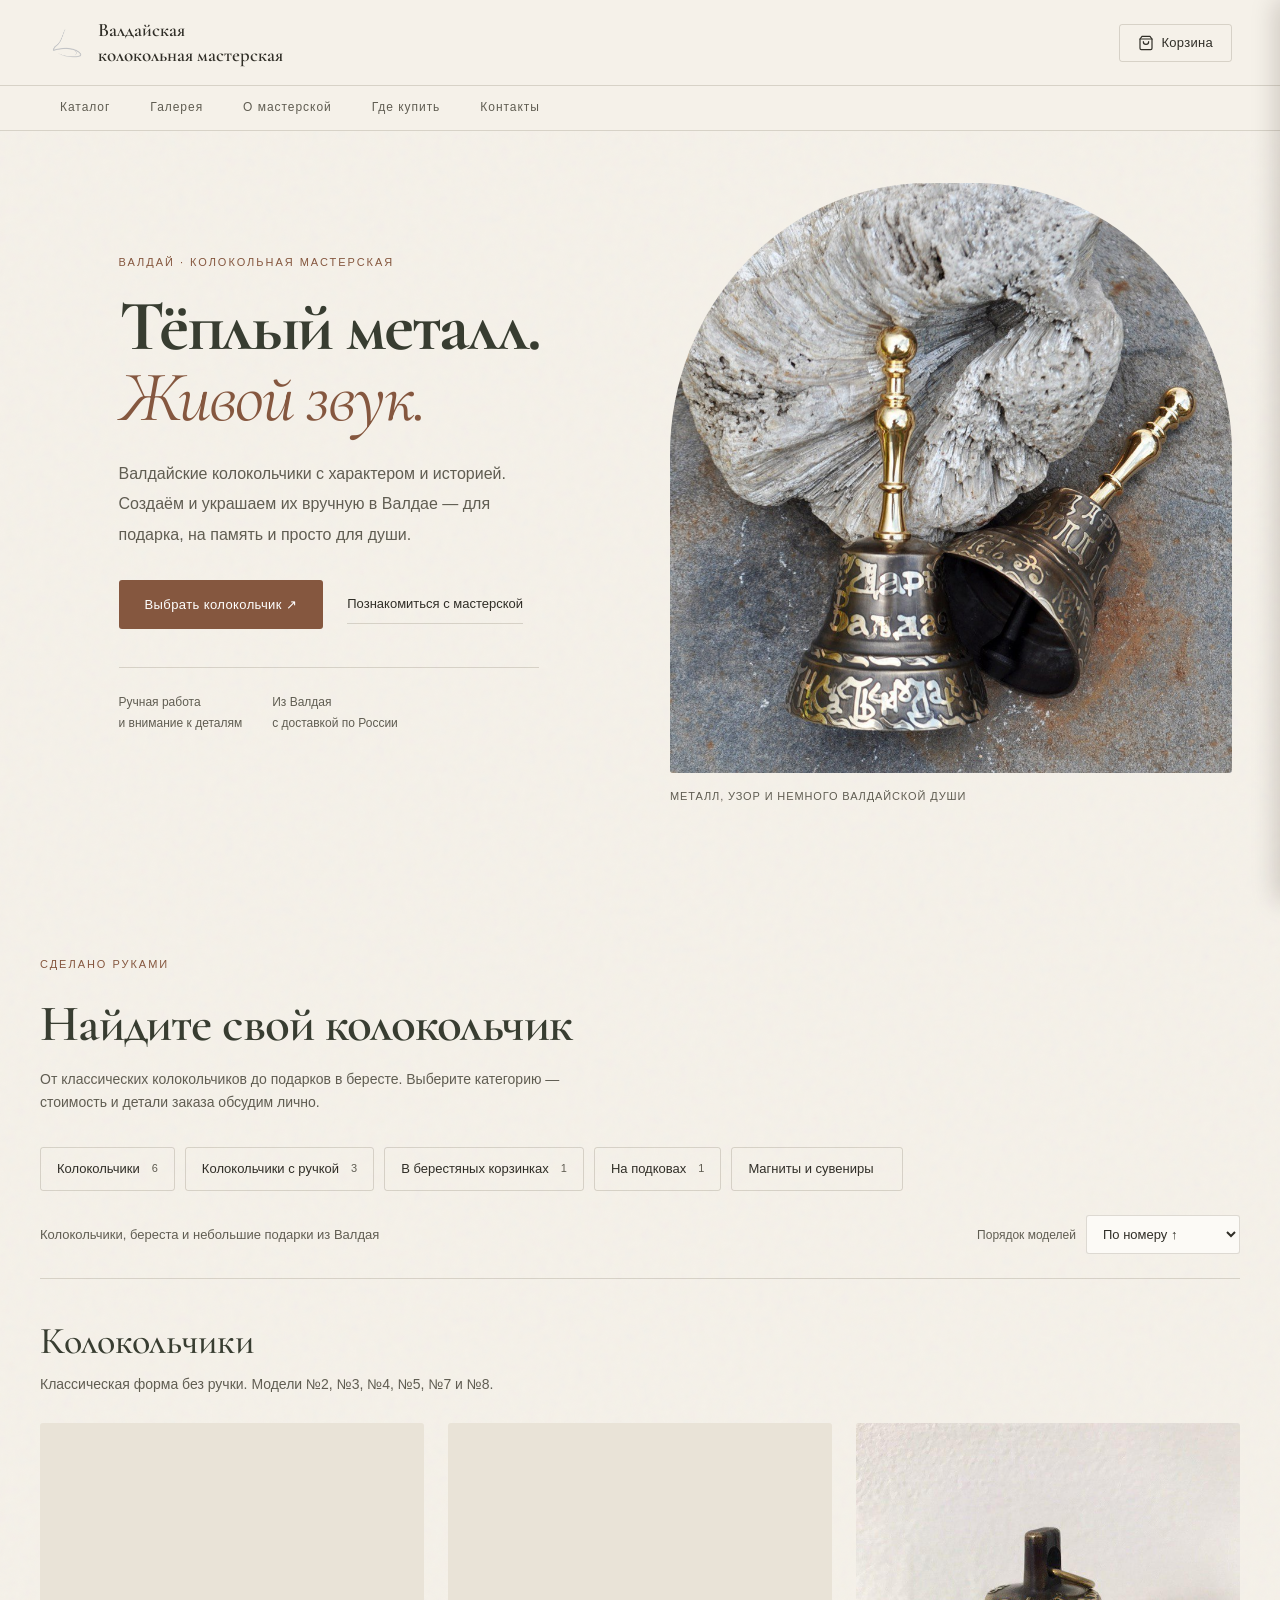
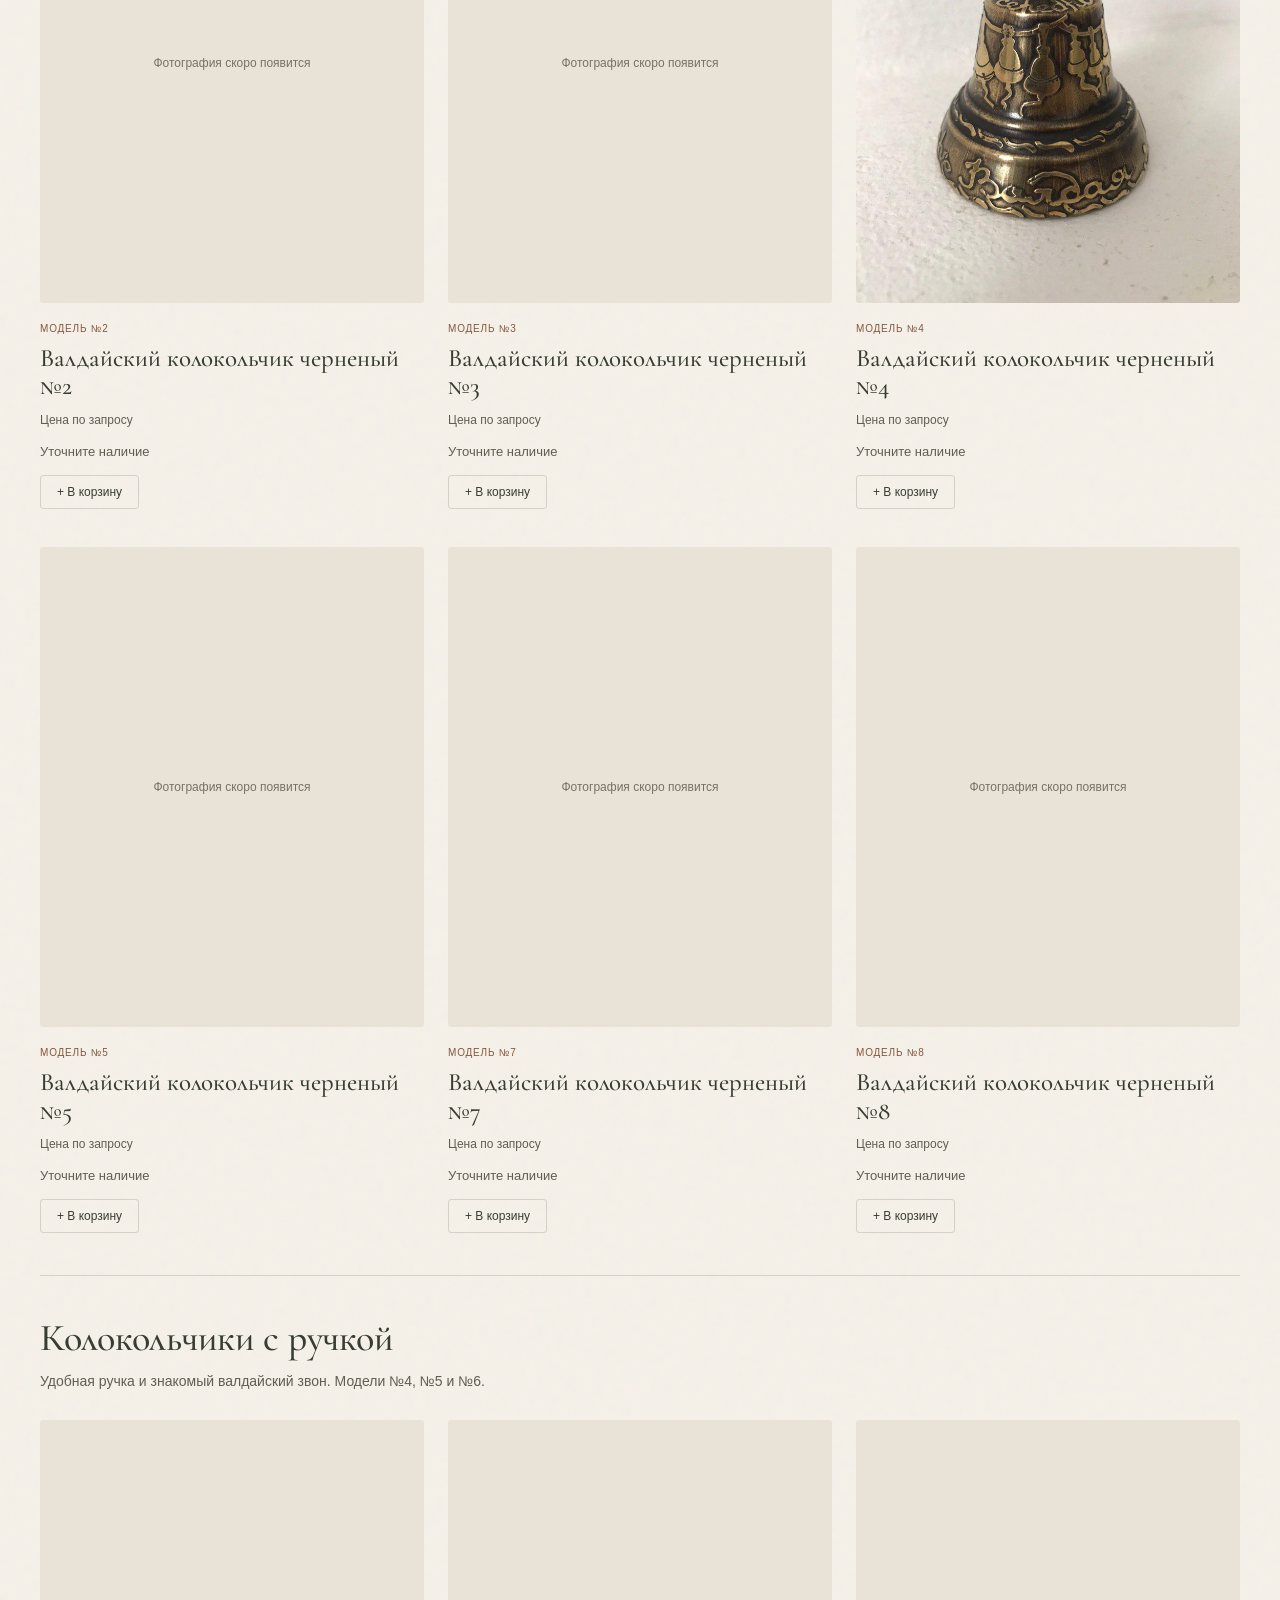
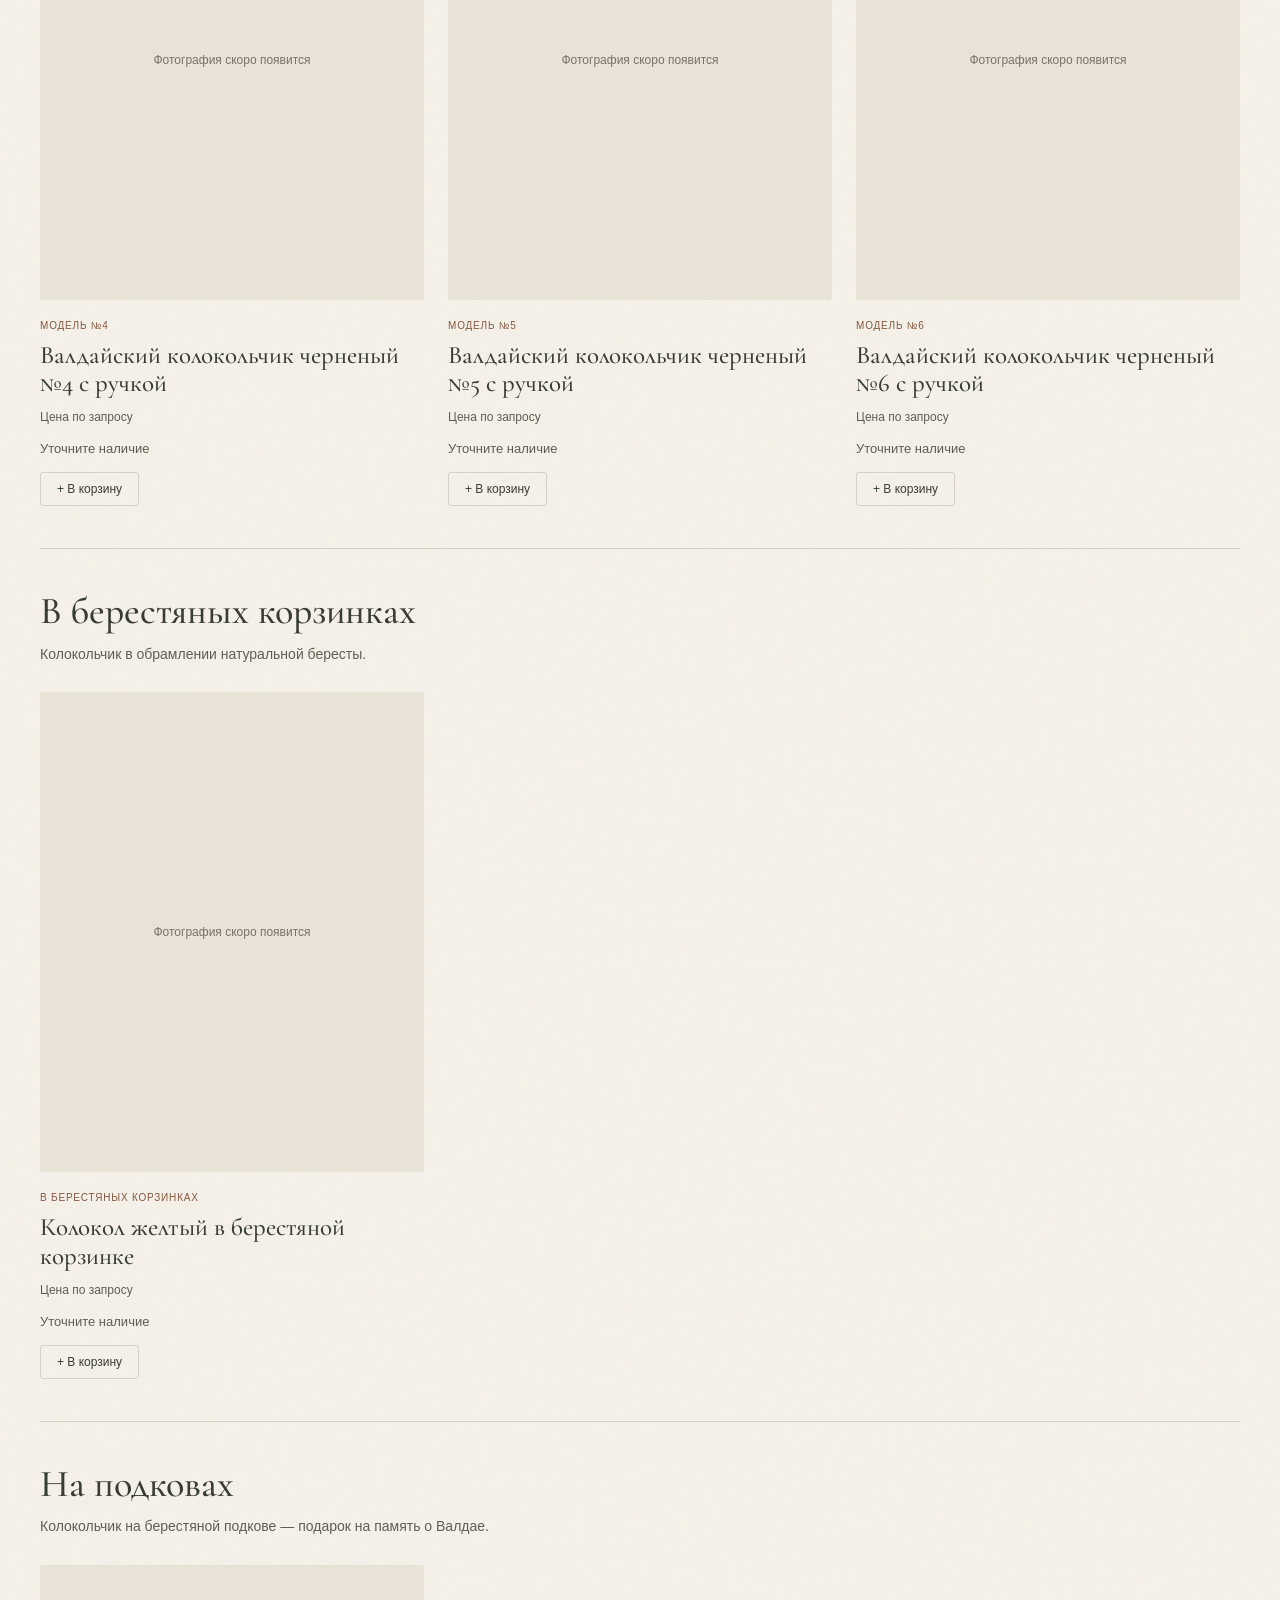
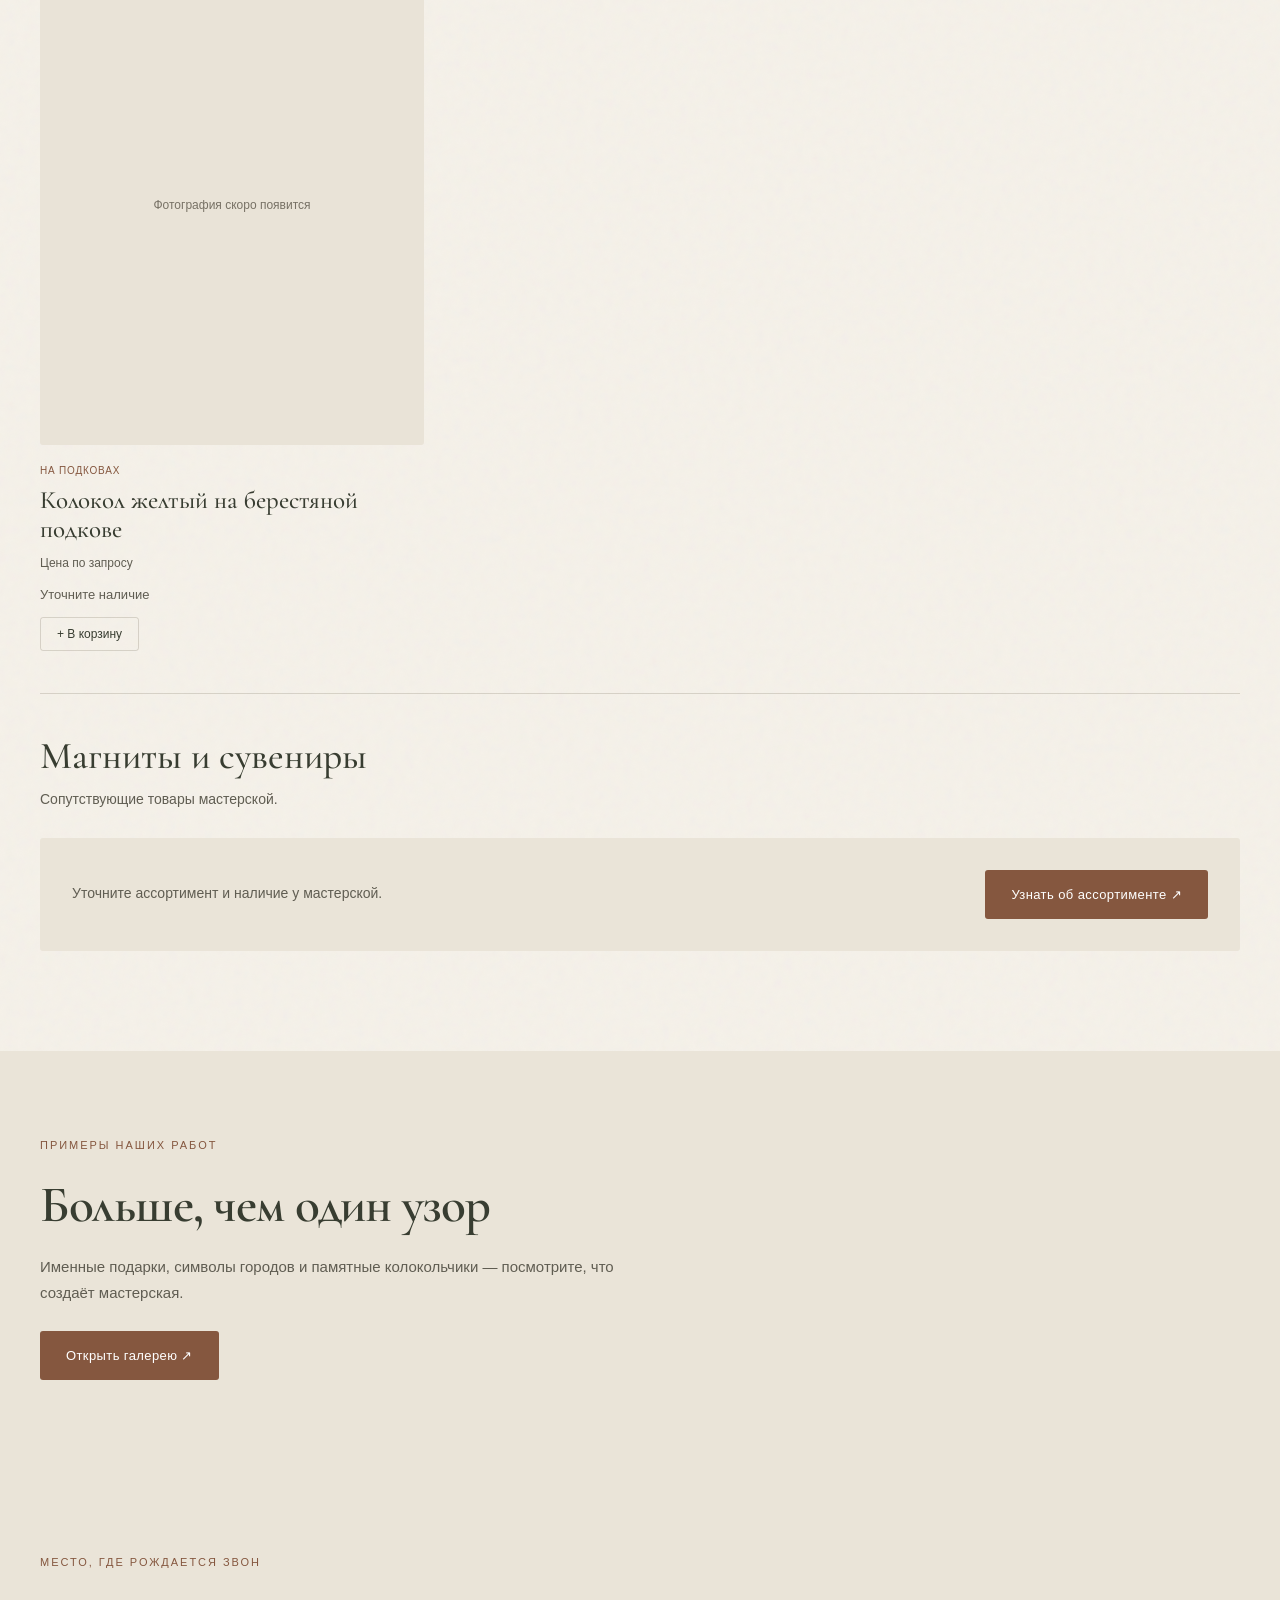
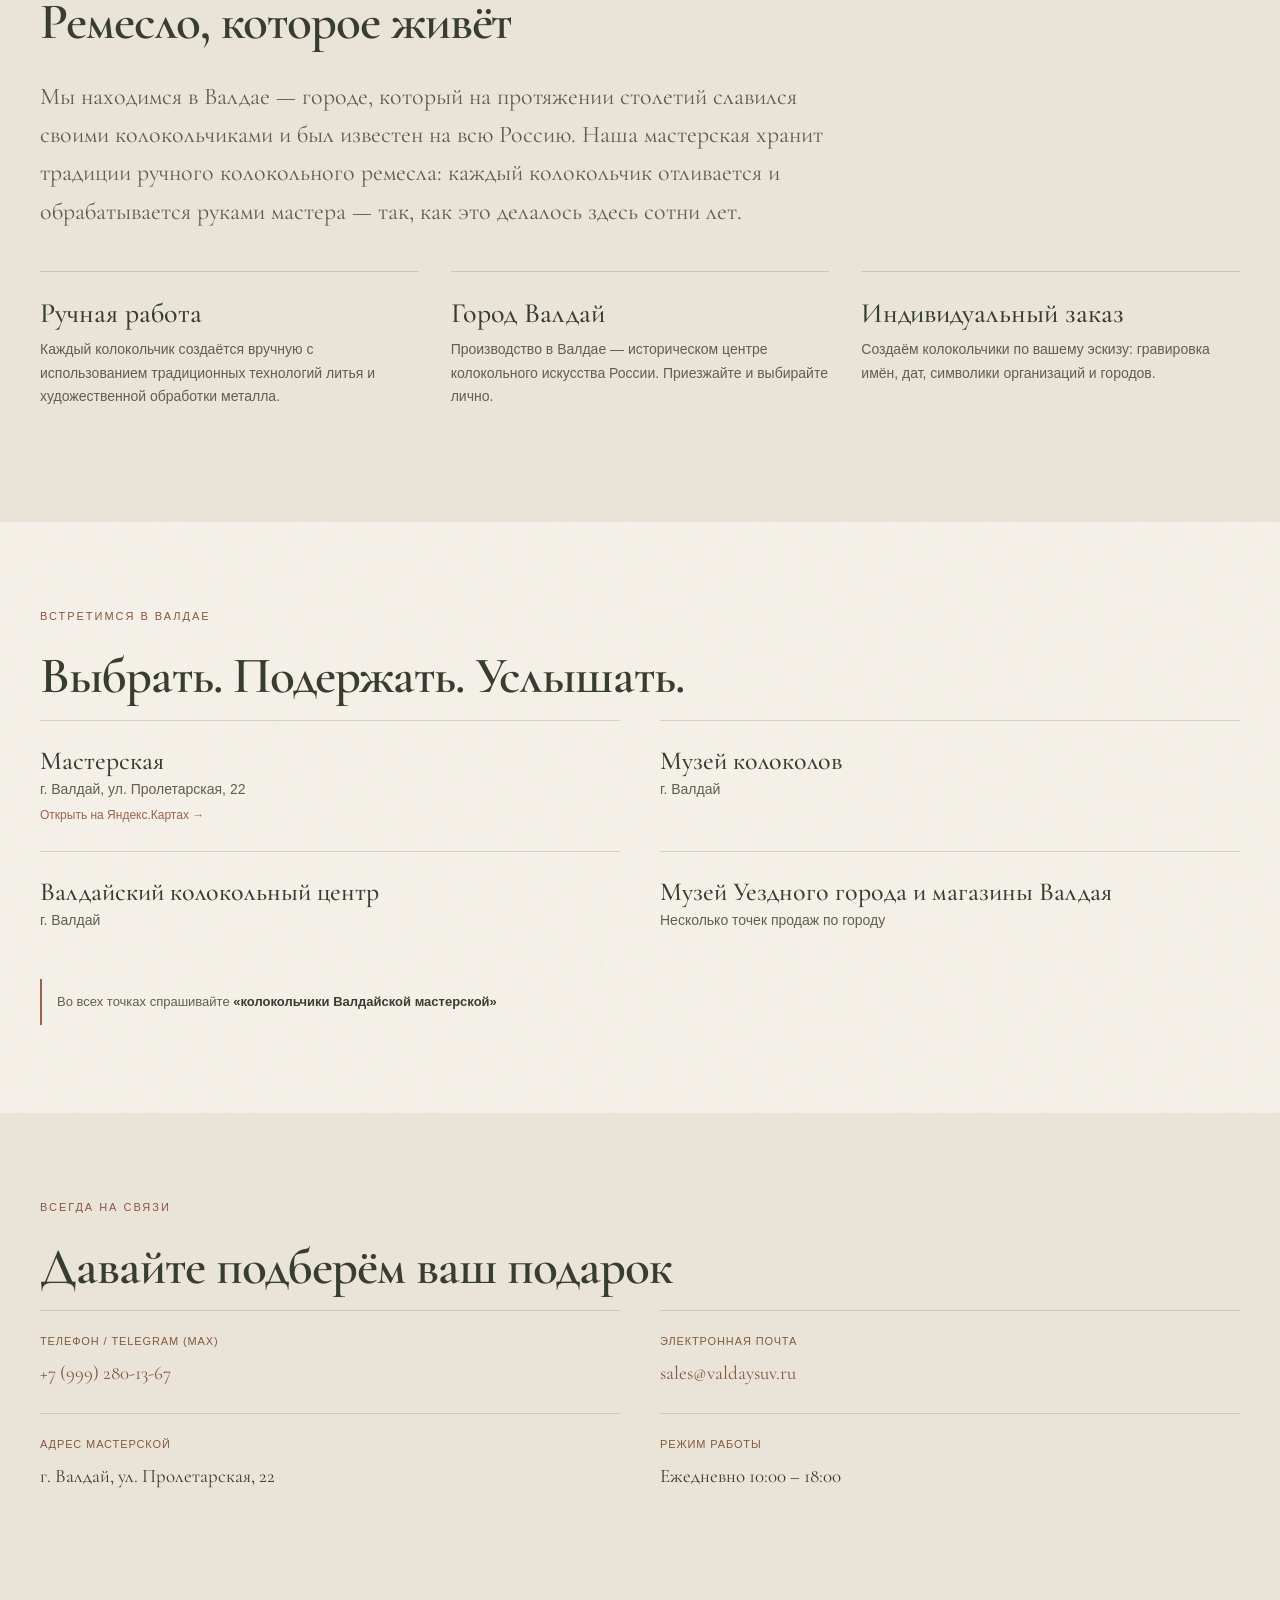
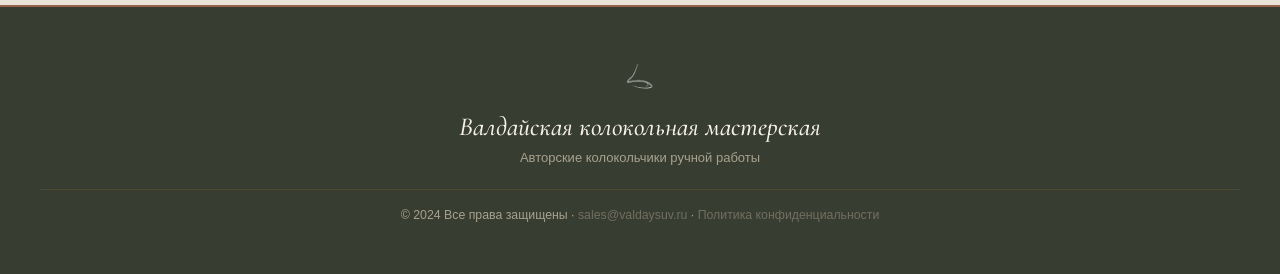
==== index.html @ b685c66e "Add editable catalog, Decap CMS and automated Pages deployment" ====
<!DOCTYPE html>
<html lang="ru">
<head>
    <meta charset="UTF-8">
    <meta name="viewport" content="width=device-width, initial-scale=1.0">
    <title>Валдайские колокольчики ручной работы — Валдайская мастерская</title>
    <link rel="preconnect" href="https://fonts.googleapis.com">
    <link rel="preconnect" href="https://fonts.gstatic.com" crossorigin>
    <link href="https://fonts.googleapis.com/css2?family=Cormorant+Garamond:ital,wght@0,400;0,600;0,700;1,400;1,600&family=EB+Garamond:ital,wght@0,400;0,500;1,400&display=swap" rel="stylesheet">
    <link rel="stylesheet" href="src/home.css">
    <link rel="stylesheet" href="src/styles.css">
    <meta name="description" content="Валдайские колокольчики ручной работы: классические формы, узоры и индивидуальные надписи. Заказ в мастерской в Валдае, самовывоз и доставка по России.">
    <meta name="robots" content="index, follow, max-image-preview:large">
    <link rel="canonical" href="https://valdaysuv.ru/">
    <link rel="icon" type="image/png" href="img/logo.png">
    <meta property="og:type" content="website">
    <meta property="og:locale" content="ru_RU">
    <meta property="og:site_name" content="Валдайская колокольная мастерская">
    <meta property="og:title" content="Валдайские колокольчики ручной работы — Валдайская мастерская">
    <meta property="og:description" content="Валдайские колокольчики ручной работы: классические формы, узоры и индивидуальные надписи. Заказ в мастерской в Валдае, самовывоз и доставка по России.">
    <meta property="og:url" content="https://valdaysuv.ru/">
    <meta property="og:image" content="https://valdaysuv.ru/img/photo_5325715840693302141_y.jpg">
    <meta property="og:image:alt" content="Валдайские колокольчики ручной работы">
    <meta name="twitter:card" content="summary_large_image">
    <meta name="twitter:title" content="Валдайские колокольчики ручной работы — Валдайская мастерская">
    <meta name="twitter:description" content="Валдайские колокольчики ручной работы: классические формы, узоры и индивидуальные надписи. Заказ в мастерской в Валдае, самовывоз и доставка по России.">
    <meta name="twitter:image" content="https://valdaysuv.ru/img/photo_5325715840693302141_y.jpg">
    <script type="application/ld+json">
{
  "@context": "https://schema.org",
  "@graph": [
    {
      "@type": "LocalBusiness",
      "@id": "https://valdaysuv.ru/#workshop",
      "name": "Валдайская колокольная мастерская",
      "url": "https://valdaysuv.ru/",
      "image": "https://valdaysuv.ru/img/photo_5325715840693302141_y.jpg",
      "logo": "https://valdaysuv.ru/img/logo.png",
      "telephone": "+79992801367",
      "email": "sales@valdaysuv.ru",
      "address": {
        "@type": "PostalAddress",
        "streetAddress": "ул. Пролетарская, 22",
        "addressLocality": "Валдай",
        "addressCountry": "RU"
      },
      "openingHoursSpecification": [
        {
          "@type": "OpeningHoursSpecification",
          "dayOfWeek": [
            "Monday",
            "Tuesday",
            "Wednesday",
            "Thursday",
            "Friday",
            "Saturday",
            "Sunday"
          ],
          "opens": "10:00",
          "closes": "18:00"
        }
      ]
    },
    {
      "@type": "WebSite",
      "url": "https://valdaysuv.ru/",
      "name": "Валдайская колокольная мастерская",
      "inLanguage": "ru-RU"
    }
  ]
}
</script>
</head>
<body data-contact-phone="+79992801367" data-contact-email="sales@valdaysuv.ru" data-pickup-address="г. Валдай, ул. Пролетарская, 22">

<header>
    <div class="header-inner">
        <a href="index.html" class="logo-link">
            <img src="img/logo.png" alt="Валдайская колокольная мастерская" class="logo">
            <span class="site-name">Валдайская<br>колокольная мастерская</span>
        </a>
        <button class="cart-btn" onclick="openCart()">
            <svg width="16" height="16" viewBox="0 0 24 24" fill="none" stroke="currentColor" stroke-width="1.8" stroke-linecap="round" stroke-linejoin="round">
                <path d="M6 2L3 6v14a2 2 0 002 2h14a2 2 0 002-2V6l-3-4z"/>
                <line x1="3" y1="6" x2="21" y2="6"/>
                <path d="M16 10a4 4 0 01-8 0"/>
            </svg>
            Корзина
            <span class="cart-badge" id="cartBadge">0</span>
        </button>
    </div>
    <nav>
        <div class="nav-inner">
            <a href="#catalog">Каталог</a>
            <a href="gallery.html">Галерея</a>
            <a href="#about">О мастерской</a>
            <a href="#where-to-buy">Где купить</a>
            <a href="#contacts">Контакты</a>
        </div>
    </nav>
</header>

<!-- HERO -->
<main>
<section class="hero">
    <div class="hero-frame">
        <span class="eyebrow">Валдай · Колокольная мастерская</span>
        <h1>Тёплый металл.<br><em>Живой звук.</em></h1>
        <p>Валдайские колокольчики с характером и историей. Создаём и украшаем их вручную в Валдае — для подарка, на память и просто для души.</p>
        <div class="hero-actions"><a href="#catalog" class="btn-primary">Выбрать колокольчик ↗</a><a href="#about" class="text-link">Познакомиться с мастерской</a></div>
        <div class="hero-footnote"><span>Ручная работа<br>и внимание к деталям</span><span>Из Валдая<br>с доставкой по России</span></div>
    </div>
    <figure class="hero-photo"><img src="img/photo_5325715840693302141_y.jpg" alt="Два валдайских колокольчика с золотистыми ручками на камне" fetchpriority="high"><figcaption>МЕТАЛЛ, УЗОР И НЕМНОГО ВАЛДАЙСКОЙ ДУШИ</figcaption></figure>
</section>

<!-- CATALOG -->
<section id="catalog">
    <div class="container">
        <span class="eyebrow">Сделано руками</span><h2 class="sec-title">Найдите свой колокольчик</h2><p class="section-intro">От классических колокольчиков до подарков в бересте. Выберите категорию — стоимость и детали заказа обсудим лично.</p>
        <div class="divider"><span>❦ ✦ ❦</span></div>
<nav class="catalog-nav" aria-label="Категории товаров"><a href="#catalog-bells">Колокольчики<span>6</span></a><a href="#catalog-handles">Колокольчики с ручкой<span>3</span></a><a href="#catalog-baskets">В берестяных корзинках<span>1</span></a><a href="#catalog-horseshoes">На подковах<span>1</span></a><a href="#catalog-souvenirs">Магниты и сувениры<span></span></a></nav><div class="catalog-toolbar"><p>Колокольчики, береста и небольшие подарки из Валдая</p>
<label class="catalog-sort" id="catalogSortControl" hidden>Порядок моделей
<select id="catalogSort"><option value="number-asc">По номеру ↑</option><option value="number-desc">По номеру ↓</option><option value="name">По названию А–Я</option></select></label></div><div id="catalogGrid"><section class="catalog-group" id="catalog-bells" aria-labelledby="heading-bells">
<div class="catalog-group-heading"><h3 id="heading-bells">Колокольчики</h3><p>Классическая форма без ручки. Модели №2, №3, №4, №5, №7 и №8.</p></div><div class="catalog-grid catalog-group-grid"><article class="product-card" id="product-1" data-category="bells" data-size-number="2" data-product-id="1" data-product-name="Валдайский колокольчик черненый №2" data-product-image="">
    <div class="product-placeholder"><span>Фотография скоро появится</span></div>
    <div class="product-info"><span class="product-type">Модель №2</span>
        <h4 class="product-name">Валдайский колокольчик черненый №2</h4>
        <p class="product-price">Цена по запросу</p><p class="product-availability">Уточните наличие</p>
        <button class="btn-add" id="ba1" onclick="addToCart(1)" hidden>+ В корзину</button>
    </div>
</article>
<article class="product-card" id="product-2" data-category="bells" data-size-number="3" data-product-id="2" data-product-name="Валдайский колокольчик черненый №3" data-product-image="">
    <div class="product-placeholder"><span>Фотография скоро появится</span></div>
    <div class="product-info"><span class="product-type">Модель №3</span>
        <h4 class="product-name">Валдайский колокольчик черненый №3</h4>
        <p class="product-price">Цена по запросу</p><p class="product-availability">Уточните наличие</p>
        <button class="btn-add" id="ba2" onclick="addToCart(2)" hidden>+ В корзину</button>
    </div>
</article>
<article class="product-card" id="product-3" data-category="bells" data-size-number="4" data-product-id="3" data-product-name="Валдайский колокольчик черненый №4" data-product-image="img/nomer4.jpg">
    <img class="product-img" src="img/nomer4.jpg" alt="Валдайский колокольчик черненый №4" loading="lazy">
    <div class="product-info"><span class="product-type">Модель №4</span>
        <h4 class="product-name">Валдайский колокольчик черненый №4</h4>
        <p class="product-price">Цена по запросу</p><p class="product-availability">Уточните наличие</p>
        <button class="btn-add" id="ba3" onclick="addToCart(3)" hidden>+ В корзину</button>
    </div>
</article>
<article class="product-card" id="product-4" data-category="bells" data-size-number="5" data-product-id="4" data-product-name="Валдайский колокольчик черненый №5" data-product-image="">
    <div class="product-placeholder"><span>Фотография скоро появится</span></div>
    <div class="product-info"><span class="product-type">Модель №5</span>
        <h4 class="product-name">Валдайский колокольчик черненый №5</h4>
        <p class="product-price">Цена по запросу</p><p class="product-availability">Уточните наличие</p>
        <button class="btn-add" id="ba4" onclick="addToCart(4)" hidden>+ В корзину</button>
    </div>
</article>
<article class="product-card" id="product-5" data-category="bells" data-size-number="7" data-product-id="5" data-product-name="Валдайский колокольчик черненый №7" data-product-image="">
    <div class="product-placeholder"><span>Фотография скоро появится</span></div>
    <div class="product-info"><span class="product-type">Модель №7</span>
        <h4 class="product-name">Валдайский колокольчик черненый №7</h4>
        <p class="product-price">Цена по запросу</p><p class="product-availability">Уточните наличие</p>
        <button class="btn-add" id="ba5" onclick="addToCart(5)" hidden>+ В корзину</button>
    </div>
</article>
<article class="product-card" id="product-6" data-category="bells" data-size-number="8" data-product-id="6" data-product-name="Валдайский колокольчик черненый №8" data-product-image="">
    <div class="product-placeholder"><span>Фотография скоро появится</span></div>
    <div class="product-info"><span class="product-type">Модель №8</span>
        <h4 class="product-name">Валдайский колокольчик черненый №8</h4>
        <p class="product-price">Цена по запросу</p><p class="product-availability">Уточните наличие</p>
        <button class="btn-add" id="ba6" onclick="addToCart(6)" hidden>+ В корзину</button>
    </div>
</article></div></section>
<section class="catalog-group" id="catalog-handles" aria-labelledby="heading-handles">
<div class="catalog-group-heading"><h3 id="heading-handles">Колокольчики с ручкой</h3><p>Удобная ручка и знакомый валдайский звон. Модели №4, №5 и №6.</p></div><div class="catalog-grid catalog-group-grid"><article class="product-card" id="product-7" data-category="handles" data-size-number="4" data-product-id="7" data-product-name="Валдайский колокольчик черненый №4 с ручкой" data-product-image="">
    <div class="product-placeholder"><span>Фотография скоро появится</span></div>
    <div class="product-info"><span class="product-type">Модель №4</span>
        <h4 class="product-name">Валдайский колокольчик черненый №4 с ручкой</h4>
        <p class="product-price">Цена по запросу</p><p class="product-availability">Уточните наличие</p>
        <button class="btn-add" id="ba7" onclick="addToCart(7)" hidden>+ В корзину</button>
    </div>
</article>
<article class="product-card" id="product-8" data-category="handles" data-size-number="5" data-product-id="8" data-product-name="Валдайский колокольчик черненый №5 с ручкой" data-product-image="">
    <div class="product-placeholder"><span>Фотография скоро появится</span></div>
    <div class="product-info"><span class="product-type">Модель №5</span>
        <h4 class="product-name">Валдайский колокольчик черненый №5 с ручкой</h4>
        <p class="product-price">Цена по запросу</p><p class="product-availability">Уточните наличие</p>
        <button class="btn-add" id="ba8" onclick="addToCart(8)" hidden>+ В корзину</button>
    </div>
</article>
<article class="product-card" id="product-9" data-category="handles" data-size-number="6" data-product-id="9" data-product-name="Валдайский колокольчик черненый №6 с ручкой" data-product-image="">
    <div class="product-placeholder"><span>Фотография скоро появится</span></div>
    <div class="product-info"><span class="product-type">Модель №6</span>
        <h4 class="product-name">Валдайский колокольчик черненый №6 с ручкой</h4>
        <p class="product-price">Цена по запросу</p><p class="product-availability">Уточните наличие</p>
        <button class="btn-add" id="ba9" onclick="addToCart(9)" hidden>+ В корзину</button>
    </div>
</article></div></section>
<section class="catalog-group" id="catalog-baskets" aria-labelledby="heading-baskets">
<div class="catalog-group-heading"><h3 id="heading-baskets">В берестяных корзинках</h3><p>Колокольчик в обрамлении натуральной бересты.</p></div><div class="catalog-grid catalog-group-grid"><article class="product-card" id="product-10" data-category="baskets" data-size-number="0" data-product-id="10" data-product-name="Колокол желтый в берестяной корзинке" data-product-image="">
    <div class="product-placeholder"><span>Фотография скоро появится</span></div>
    <div class="product-info"><span class="product-type">В берестяных корзинках</span>
        <h4 class="product-name">Колокол желтый в берестяной корзинке</h4>
        <p class="product-price">Цена по запросу</p><p class="product-availability">Уточните наличие</p>
        <button class="btn-add" id="ba10" onclick="addToCart(10)" hidden>+ В корзину</button>
    </div>
</article></div></section>
<section class="catalog-group" id="catalog-horseshoes" aria-labelledby="heading-horseshoes">
<div class="catalog-group-heading"><h3 id="heading-horseshoes">На подковах</h3><p>Колокольчик на берестяной подкове — подарок на память о Валдае.</p></div><div class="catalog-grid catalog-group-grid"><article class="product-card" id="product-11" data-category="horseshoes" data-size-number="0" data-product-id="11" data-product-name="Колокол желтый на берестяной подкове" data-product-image="">
    <div class="product-placeholder"><span>Фотография скоро появится</span></div>
    <div class="product-info"><span class="product-type">На подковах</span>
        <h4 class="product-name">Колокол желтый на берестяной подкове</h4>
        <p class="product-price">Цена по запросу</p><p class="product-availability">Уточните наличие</p>
        <button class="btn-add" id="ba11" onclick="addToCart(11)" hidden>+ В корзину</button>
    </div>
</article></div></section>
<section class="catalog-group" id="catalog-souvenirs" aria-labelledby="heading-souvenirs">
<div class="catalog-group-heading"><h3 id="heading-souvenirs">Магниты и сувениры</h3><p>Сопутствующие товары мастерской.</p></div><div class="catalog-request"><p>Уточните ассортимент и наличие у мастерской.</p><a class="btn-primary" href="mailto:sales@valdaysuv.ru?subject=%D0%9C%D0%B0%D0%B3%D0%BD%D0%B8%D1%82%D1%8B%20%D0%B8%20%D1%81%D1%83%D0%B2%D0%B5%D0%BD%D0%B8%D1%80%D1%8B">Узнать об ассортименте ↗</a></div></section></div>
        <noscript><p>Для заказа позвоните <a href="tel:+79992801367">+7 (999) 280-13-67</a> или напишите <a href="mailto:sales@valdaysuv.ru">sales@valdaysuv.ru</a>.</p></noscript>
    </div>
</section>

<section class="gallery-teaser">
    <div class="container"><span class="eyebrow">Примеры наших работ</span><h2 class="sec-title">Больше, чем один узор</h2><p>Именные подарки, символы городов и памятные колокольчики — посмотрите, что создаёт мастерская.</p><a class="btn-primary" href="gallery.html">Открыть галерею ↗</a></div>
</section>

<!-- ABOUT -->
<section id="about">
    <div class="container">
        <span class="eyebrow">Место, где рождается звон</span><h2 class="sec-title">Ремесло, которое живёт</h2>
        <div class="divider"><span>❦ ✦ ❦</span></div>
        <p class="about-lead">
            Мы находимся в Валдае — городе, который на протяжении столетий славился своими колокольчиками и был известен на всю Россию. Наша мастерская хранит традиции ручного колокольного ремесла: каждый колокольчик отливается и обрабатывается руками мастера — так, как это делалось здесь сотни лет.
        </p>
        <div class="about-cards">
            <div class="about-card">
                <div class="about-icon">🔔</div>
                <h3>Ручная работа</h3>
                <p>Каждый колокольчик создаётся вручную с использованием традиционных технологий литья и художественной обработки металла.</p>
            </div>
            <div class="about-card">
                <div class="about-icon">📍</div>
                <h3>Город Валдай</h3>
                <p>Производство в Валдае — историческом центре колокольного искусства России. Приезжайте и выбирайте лично.</p>
            </div>
            <div class="about-card">
                <div class="about-icon">🎁</div>
                <h3>Индивидуальный заказ</h3>
                <p>Создаём колокольчики по вашему эскизу: гравировка имён, дат, символики организаций и городов.</p>
            </div>
        </div>
    </div>
</section>

<!-- WHERE TO BUY -->
<section id="where-to-buy">
    <div class="container">
        <span class="eyebrow">Встретимся в Валдае</span><h2 class="sec-title">Выбрать. Подержать. Услышать.</h2>
        <div class="divider"><span>❦ ✦ ❦</span></div>
        <div class="locations-grid">
            <div class="location-card">
                <div class="loc-icon">🏠</div>
                <div>
                    <h3>Мастерская</h3>
                    <p>г. Валдай, ул. Пролетарская, 22</p>
                    <a class="loc-link" href="https://yandex.ru/maps/?text=%D0%92%D0%B0%D0%BB%D0%B4%D0%B0%D0%B9+%D1%83%D0%BB.+%D0%9F%D1%80%D0%BE%D0%BB%D0%B5%D1%82%D0%B0%D1%80%D1%81%D0%BA%D0%B0%D1%8F+22" target="_blank" rel="noopener">Открыть на Яндекс.Картах →</a>
                </div>
            </div>
            <div class="location-card">
                <div class="loc-icon">🏛️</div>
                <div>
                    <h3>Музей колоколов</h3>
                    <p>г. Валдай</p>
                </div>
            </div>
            <div class="location-card">
                <div class="loc-icon">🔔</div>
                <div>
                    <h3>Валдайский колокольный центр</h3>
                    <p>г. Валдай</p>
                </div>
            </div>
            <div class="location-card">
                <div class="loc-icon">🏙️</div>
                <div>
                    <h3>Музей Уездного города и магазины Валдая</h3>
                    <p>Несколько точек продаж по городу</p>
                </div>
            </div>
        </div>
        <div class="location-note">
            Во всех точках спрашивайте <strong>«колокольчики Валдайской мастерской»</strong>
        </div>
    </div>
</section>

<!-- CONTACTS -->
<section id="contacts">
    <div class="container">
        <span class="eyebrow">Всегда на связи</span><h2 class="sec-title">Давайте подберём ваш подарок</h2>
        <div class="divider"><span>❦ ✦ ❦</span></div>
        <div class="contacts-grid">
            <div class="contact-card">
                <div class="contact-icon">📞</div>
                <div>
                    <div class="contact-label">Телефон / Telegram (Max)</div>
                    <div class="contact-value"><a href="tel:+79992801367">+7 (999) 280-13-67</a></div>
                </div>
            </div>
            <div class="contact-card">
                <div class="contact-icon">✉️</div>
                <div>
                    <div class="contact-label">Электронная почта</div>
                    <div class="contact-value"><a href="mailto:sales@valdaysuv.ru">sales@valdaysuv.ru</a></div>
                </div>
            </div>
            <div class="contact-card">
                <div class="contact-icon">📍</div>
                <div>
                    <div class="contact-label">Адрес мастерской</div>
                    <div class="contact-value">г. Валдай, ул. Пролетарская, 22</div>
                </div>
            </div>
            <div class="contact-card">
                <div class="contact-icon">🕐</div>
                <div>
                    <div class="contact-label">Режим работы</div>
                    <div class="contact-value">Ежедневно 10:00 – 18:00</div>
                </div>
            </div>
        </div>
    </div>
</section>

</main>
<footer>
    <div class="container">
        <img src="img/logo.png" alt="Валдайская колокольная мастерская" class="footer-logo">
        <div class="footer-orn">❦ ✦ ❦</div>
        <h3>Валдайская колокольная мастерская</h3>
        <p>Авторские колокольчики ручной работы</p>
        <div class="copyright">
            © 2024 Все права защищены ·
            <a href="mailto:sales@valdaysuv.ru" style="color:rgba(242,230,204,0.3)">sales@valdaysuv.ru</a> ·
            <a href="privacy.html" style="color:rgba(242,230,204,0.3)">Политика конфиденциальности</a>
        </div>
    </div>
</footer>

<!-- CART -->
<div class="overlay" id="cartOverlay" onclick="closeCart()"></div>
<div class="cart-sidebar" id="cartSidebar">
    <div class="panel-hd">
        <h2>Корзина</h2>
        <button class="btn-x" onclick="closeCart()">×</button>
    </div>
    <div class="cart-body" id="cartBody"></div>
    <div class="cart-foot" id="cartFoot" style="display:none">
        <div class="cart-summary">
            <span>Итого позиций:</span>
            <strong id="cartTotal">0 шт.</strong>
        </div>
        <button class="btn-checkout" onclick="openOrderModal()">Оформить заказ →</button>
    </div>
</div>

<!-- ORDER MODAL -->
<div class="modal-wrap" id="orderWrap">
    <div class="modal">
        <div class="modal-hd">
            <h2>Оформление заказа</h2>
            <button class="btn-x dark" onclick="closeOrderModal()">×</button>
        </div>
        <div class="form-group">
            <label>Email для подтверждения <span style="color:var(--rust);font-size:0.8rem;text-transform:none;letter-spacing:0">(необязательно)</span></label>
            <input type="email" id="oEmail" placeholder="example@mail.ru" autocomplete="email">
        </div>
        <label class="consent-label" id="consentWrap">
            <input type="checkbox" id="oConsent">
            <span>Я согласен(а) с <a href="privacy.html" target="_blank">Политикой конфиденциальности</a> и обработкой моего email-адреса для связи по заказу</span>
        </label>
        <div class="form-group">
            <label>Способ получения</label>
            <div class="del-row">
                <label class="del-opt sel" id="dPickup">
                    <input type="radio" name="del" value="pickup" checked onchange="setDelivery('pickup')">
                    <div class="del-opt-icon">🚶</div>
                    <div class="del-opt-name">Самовывоз<br>г. Валдай</div>
                </label>
                <label class="del-opt" id="dSdek">
                    <input type="radio" name="del" value="sdek" onchange="setDelivery('sdek')">
                    <div class="del-opt-icon">📦</div>
                    <div class="del-opt-name">Доставка<br>СДЭК</div>
                </label>
            </div>
        </div>
        <div class="form-group" id="cityGroup" style="display:none">
            <label>Город доставки</label>
            <div class="sel-wrap">
                <select id="oCity" onchange="calcDelivery()">
                    <option value="">— Выберите город —</option>
                    <option value="Великий Новгород|240">Великий Новгород</option>
                    <option value="Тверь|280">Тверь</option>
                    <option value="Москва|340">Москва</option>
                    <option value="Санкт-Петербург|360">Санкт-Петербург</option>
                    <option value="Нижний Новгород|380">Нижний Новгород</option>
                    <option value="Воронеж|400">Воронеж</option>
                    <option value="Казань|420">Казань</option>
                    <option value="Самара|430">Самара</option>
                    <option value="Саратов|430">Саратов</option>
                    <option value="Волгоград|440">Волгоград</option>
                    <option value="Краснодар|450">Краснодар</option>
                    <option value="Калининград|450">Калининград</option>
                    <option value="Ростов-на-Дону|460">Ростов-на-Дону</option>
                    <option value="Уфа|460">Уфа</option>
                    <option value="Екатеринбург|480">Екатеринбург</option>
                    <option value="Челябинск|480">Челябинск</option>
                    <option value="Пермь|490">Пермь</option>
                    <option value="Омск|510">Омск</option>
                    <option value="Новосибирск|550">Новосибирск</option>
                    <option value="Красноярск|560">Красноярск</option>
                    <option value="Иркутск|600">Иркутск</option>
                    <option value="Хабаровск|680">Хабаровск</option>
                    <option value="Владивосток|700">Владивосток</option>
                    <option value="Другой город|500">Другой город (~500 руб.)</option>
                </select>
            </div>
        </div>
        <div class="estimate-box" id="estimateBox" style="display:none">
            Примерная стоимость доставки: <strong id="estimateCost">—</strong><br>
            <span class="estimate-note">Точная цена будет подтверждена менеджером</span>
        </div>
        <button class="btn-primary" style="width:100%;padding:12px;display:block" onclick="buildReceipt()">
            Сформировать заказ →
        </button>
    </div>
</div>

<!-- RECEIPT MODAL -->
<div class="modal-wrap" id="receiptWrap">
    <div class="modal">
        <div class="modal-hd">
            <h2>Заказ сформирован</h2>
            <button class="btn-x dark" onclick="closeReceipt()">×</button>
        </div>
        <p class="receipt-lead">Выберите способ отправки. В WhatsApp и письме текст подставится автоматически. Для Telegram и Макс — текст скопируется, вставьте его в открывшийся чат (Ctrl+V или долгое нажатие).</p>
        <div class="receipt-box" id="receiptBox"></div>
        <div class="action-btns">
            <button class="btn-act btn-copy" onclick="copyReceipt()">📋 Скопировать текст</button>
            <a class="btn-act btn-tg" id="tgBtn" href="#" target="_blank" rel="noopener">✈️ Telegram</a>
            <a class="btn-act btn-wa" id="waBtn" href="#" target="_blank" rel="noopener">💬 WhatsApp</a>
            <a class="btn-act btn-max" id="maxBtn" href="#" target="_blank" rel="noopener">💙 Макс</a>
            <a class="btn-act btn-email" id="emailBtn" href="#">✉️ Письмо на email</a>
        </div>
<button class="btn-close-plain" onclick="closeReceipt()">Закрыть</button>
    </div>
</div>

<script src="src/script.js" defer></script>
</body>
</html>
---- src/home.css ----
*, *::before, *::after { box-sizing: border-box; margin: 0; padding: 0; }

        :root {
            --parchment:  #F2E6CC;
            --parchment2: #E8D9B5;
            --cream:      #FBF6EC;
            --ink:        #1A0D04;
            --ink2:       #3D2010;
            --mahogany:   #2A1505;
            --gold:       #9B7A2E;
            --gold2:      #C9A84C;
            --rust:       #6B3520;
            --bgold:      rgba(155,122,46,0.45);
            --t:          0.22s ease;
        }

        html { scroll-behavior: smooth; }

        body {
            font-family: 'EB Garamond', Georgia, serif;
            background: var(--parchment);
            color: var(--ink);
            line-height: 1.7;
            font-size: 19px;
        }

        h1, h2, h3 {
            font-family: 'Cormorant Garamond', Georgia, serif;
            color: var(--mahogany);
            line-height: 1.2;
        }

        img { max-width: 100%; height: auto; display: block; }
        a   { color: inherit; text-decoration: none; }

        .container { max-width: 1100px; margin: 0 auto; padding: 0 20px; }

        /* Ornamental divider */
        .orn { text-align: center; color: var(--gold); letter-spacing: 6px; margin: 6px 0; }

        .divider {
            display: flex; align-items: center; gap: 12px;
            margin-bottom: 32px; color: var(--gold2);
        }
        .divider::before,
        .divider::after {
            content: ''; flex: 1; height: 1px;
            background: linear-gradient(to right, transparent, var(--gold), transparent);
        }
        .divider span { font-size: 0.95rem; letter-spacing: 5px; flex-shrink: 0; }

        .sec-title {
            font-size: clamp(1.7rem, 4vw, 2.3rem);
            text-align: center; margin-bottom: 6px;
            font-style: italic; font-weight: 600;
        }

        /* ── HEADER ── */
        header {
            position: sticky; top: 0; z-index: 100;
            background: var(--mahogany);
            border-bottom: 2px solid var(--gold);
        }

        .header-inner {
            display: flex; align-items: center;
            justify-content: space-between;
            padding: 11px 20px; gap: 12px;
            max-width: 1100px; margin: 0 auto;
        }

        .logo-link { display: flex; align-items: center; gap: 11px; flex: 1; min-width: 0; }

        .logo {
            height: 44px; width: auto; flex-shrink: 0;
            filter: brightness(0) invert(1) sepia(1) saturate(0.4) brightness(1.4);
        }

        .site-name {
            font-family: 'Cormorant Garamond', serif;
            font-size: 0.97rem; font-weight: 600;
            color: var(--parchment); line-height: 1.3;
        }

        .cart-btn {
            display: flex; align-items: center; gap: 7px;
            background: transparent; color: var(--parchment);
            border: 1px solid var(--gold);
            padding: 8px 15px; cursor: pointer; flex-shrink: 0;
            font-family: 'Cormorant Garamond', serif; font-size: 1rem;
            letter-spacing: 0.3px; white-space: nowrap;
            transition: all var(--t);
        }
        .cart-btn:hover { background: var(--gold); color: var(--mahogany); }

        .cart-badge {
            background: var(--gold); color: var(--mahogany);
            border-radius: 50%; width: 19px; height: 19px;
            font-size: 0.7rem; font-weight: 700;
            display: none; align-items: center; justify-content: center;
        }
        .cart-badge.show { display: flex; }

        nav {
            background: #1E0C03;
            border-top: 1px solid rgba(155,122,46,0.25);
            overflow-x: auto; scrollbar-width: none;
        }
        nav::-webkit-scrollbar { display: none; }

        .nav-inner {
            display: flex; max-width: 1100px;
            margin: 0 auto; padding: 0 20px;
        }

        nav a {
            padding: 9px 15px;
            font-family: 'Cormorant Garamond', serif;
            font-size: 1rem; letter-spacing: 0.4px;
            color: rgba(242,230,204,0.7); white-space: nowrap;
            border-bottom: 2px solid transparent;
            transition: color var(--t), border-color var(--t);
        }
        nav a:hover { color: var(--gold2); border-bottom-color: var(--gold); }

        /* ── HERO ── */
        .hero {
            background-color: var(--cream);
            padding: clamp(40px, 8vw, 72px) 20px;
            text-align: center;
            border-bottom: 2px double var(--gold);
        }

        .hero-frame {
            max-width: 620px; margin: 0 auto;
            border: 1px solid var(--bgold);
            padding: clamp(24px, 5vw, 44px);
            position: relative;
        }
        /* Corner dots */
        .hero-frame::before { content: '✦'; position: absolute; top: -9px; left: -7px; color: var(--gold); font-size: 0.9rem; }
        .hero-frame::after  { content: '✦'; position: absolute; bottom: -9px; right: -7px; color: var(--gold); font-size: 0.9rem; }

        .hero-stamp {
            display: inline-block;
            border: 1px solid var(--bgold);
            color: var(--gold); font-family: 'Cormorant Garamond', serif;
            font-size: 0.75rem; letter-spacing: 2.5px;
            text-transform: uppercase; padding: 4px 14px;
            margin-bottom: 18px;
        }

        .hero h1 {
            font-size: clamp(1.8rem, 5vw, 2.9rem);
            font-weight: 700; color: var(--mahogany); margin-bottom: 8px;
        }

        .hero-sub {
            font-style: italic; color: var(--rust);
            font-size: clamp(0.9rem, 2.5vw, 1.05rem);
            margin-bottom: 8px;
        }

        .hero p {
            color: var(--ink2); font-size: 1rem;
            max-width: 440px; margin: 14px auto 24px; line-height: 1.8;
        }

        .btn-primary {
            display: inline-block;
            background: var(--mahogany); color: var(--parchment);
            padding: 11px 28px;
            border: 1px solid var(--gold);
            font-family: 'Cormorant Garamond', serif;
            font-size: 1.05rem; letter-spacing: 0.4px;
            cursor: pointer; transition: all var(--t);
        }
        .btn-primary:hover { background: var(--gold); color: var(--mahogany); }

        .hero-stats {
            display: flex; justify-content: center;
            gap: 32px; margin-top: 26px; flex-wrap: wrap;
        }
        .hero-stat strong {
            display: block;
            font-family: 'Cormorant Garamond', serif;
            font-size: 1.25rem; font-weight: 700; color: var(--mahogany);
        }
        .hero-stat span { font-size: 0.8rem; color: var(--rust); }

        /* ── SECTIONS ── */
        section { padding: clamp(44px, 7vw, 68px) 0; }
        #about    { background: var(--parchment2); }
        #contacts { background: var(--parchment2); }

        /* ── CATALOG ── */
        .catalog-grid {
            display: grid;
            grid-template-columns: repeat(2, 1fr);
            gap: 14px;
        }

        .product-card {
            background: var(--cream);
            border: 1px solid var(--bgold);
            display: flex; flex-direction: column;
            position: relative;
            transition: transform var(--t), box-shadow var(--t);
        }
        .product-card::after {
            content: ''; position: absolute; inset: 5px;
            border: 1px solid rgba(155,122,46,0.15);
            pointer-events: none;
            transition: border-color var(--t);
        }
        .product-card:hover { transform: translateY(-2px); box-shadow: 0 8px 24px rgba(42,21,5,0.1); }
        .product-card:hover::after { border-color: rgba(155,122,46,0.4); }

        .product-img { width: 100%; aspect-ratio: 1; object-fit: cover; }

        .product-placeholder {
            width: 100%; aspect-ratio: 1;
            background: var(--parchment);
            display: flex; align-items: center; justify-content: center;
            font-size: clamp(2rem, 7vw, 3rem);
            color: rgba(155,122,46,0.25);
            border-bottom: 1px solid var(--bgold);
        }

        .product-info { padding: 13px 11px; flex: 1; display: flex; flex-direction: column; }

        .product-name {
            font-family: 'Cormorant Garamond', serif;
            font-size: 0.97rem; color: var(--mahogany);
            margin-bottom: 5px; line-height: 1.3; flex: 1;
        }

        .product-price {
            font-style: italic; font-size: 0.83rem;
            color: var(--rust); margin-bottom: 10px;
        }

        .btn-add {
            width: 100%; padding: 8px;
            background: transparent; color: var(--mahogany);
            border: 1px solid var(--bgold);
            font-family: 'Cormorant Garamond', serif;
            font-size: 0.95rem; cursor: pointer;
            transition: all var(--t);
        }
        .btn-add:hover, .btn-add.added {
            background: var(--mahogany); color: var(--parchment);
            border-color: var(--mahogany);
        }

        /* ── ABOUT ── */
        .about-lead {
            font-style: italic; font-size: 1.05rem; line-height: 1.85;
            text-align: center; max-width: 720px;
            margin: 0 auto 32px; color: var(--ink2);
        }

        .about-cards { display: grid; grid-template-columns: 1fr; gap: 14px; }

        .about-card {
            background: var(--cream); border: 1px solid var(--bgold);
            padding: 20px; text-align: center;
        }
        .about-icon { font-size: 1.7rem; margin-bottom: 8px; }
        .about-card h3 { font-size: 1.1rem; font-style: italic; margin-bottom: 7px; }
        .about-card p  { color: var(--ink2); font-size: 0.9rem; line-height: 1.7; }

        /* ── WHERE TO BUY ── */
        .locations-grid { display: grid; grid-template-columns: 1fr; gap: 12px; }

        .location-card {
            background: var(--cream); border: 1px solid var(--bgold);
            padding: 16px 18px; display: flex; gap: 13px; align-items: flex-start;
        }
        .loc-icon { font-size: 1.3rem; flex-shrink: 0; margin-top: 2px; }
        .location-card h3 { font-size: 1rem; font-style: italic; margin-bottom: 3px; }
        .location-card p  { color: var(--ink2); font-size: 0.88rem; line-height: 1.5; }
        .loc-link { color: var(--gold); font-size: 0.83rem; display: inline-block; margin-top: 4px; }
        .loc-link:hover { text-decoration: underline; }

        .location-note {
            background: rgba(155,122,46,0.06); border-left: 2px solid var(--gold);
            padding: 11px 15px; font-style: italic;
            font-size: 0.9rem; color: var(--ink2); margin-top: 12px;
        }
        .location-note strong { font-style: normal; color: var(--mahogany); }

        /* ── CONTACTS ── */
        .contacts-grid { display: grid; grid-template-columns: 1fr; gap: 11px; }

        .contact-card {
            background: var(--cream); border: 1px solid var(--bgold);
            padding: 15px 17px; display: flex; align-items: center; gap: 13px;
        }
        .contact-icon {
            width: 42px; height: 42px; flex-shrink: 0;
            background: var(--parchment); border: 1px solid var(--bgold);
            display: flex; align-items: center; justify-content: center; font-size: 1.1rem;
        }
        .contact-label {
            font-family: 'Cormorant Garamond', serif;
            font-size: 0.75rem; text-transform: uppercase;
            letter-spacing: 0.5px; color: var(--rust); margin-bottom: 2px;
        }
        .contact-value {
            font-family: 'Cormorant Garamond', serif;
            font-size: 1.02rem; color: var(--mahogany);
        }
        .contact-value a { color: var(--rust); }
        .contact-value a:hover { text-decoration: underline; }

        /* ── FOOTER ── */
        footer {
            background: var(--mahogany); color: rgba(242,230,204,0.6);
            padding: 38px 20px; text-align: center;
            border-top: 2px solid var(--gold);
        }
        .footer-logo {
            height: 42px; width: auto; margin: 0 auto 14px;
            filter: brightness(0) invert(1) sepia(1) saturate(0.4) brightness(1.3);
            opacity: 0.7;
        }
        footer h3 {
            font-family: 'Cormorant Garamond', serif;
            color: var(--parchment); font-size: 1.1rem;
            font-style: italic; margin-bottom: 5px;
        }
        footer p  { font-size: 0.86rem; }
        .footer-orn { color: var(--gold); letter-spacing: 7px; margin: 11px 0; }
        .copyright {
            margin-top: 20px; font-size: 0.77rem;
            border-top: 1px solid rgba(155,122,46,0.2);
            padding-top: 15px;
        }

        /* ── CART SIDEBAR ── */
        .overlay {
            position: fixed; inset: 0; z-index: 200;
            background: rgba(26,13,4,0.55);
            opacity: 0; pointer-events: none; transition: opacity var(--t);
        }
        .overlay.open { opacity: 1; pointer-events: all; }

        .cart-sidebar {
            position: fixed; top: 0; right: 0;
            height: 100%; width: min(400px, 100%);
            background: var(--cream); z-index: 201;
            display: flex; flex-direction: column;
            transform: translateX(100%);
            transition: transform var(--t);
            box-shadow: -4px 0 24px rgba(26,13,4,0.18);
            border-left: 2px solid var(--gold);
        }
        .cart-sidebar.open { transform: translateX(0); }

        .panel-hd {
            display: flex; align-items: center;
            justify-content: space-between;
            padding: 15px 20px;
            background: var(--mahogany);
            border-bottom: 1px solid var(--gold);
        }
        .panel-hd h2 {
            font-family: 'Cormorant Garamond', serif;
            font-size: 1.15rem; font-style: italic; color: var(--parchment);
        }

        .btn-x {
            background: none; border: none; cursor: pointer;
            color: rgba(242,230,204,0.65); font-size: 1.4rem;
            width: 30px; height: 30px;
            display: flex; align-items: center; justify-content: center;
            transition: color var(--t);
        }
        .btn-x:hover { color: var(--gold2); }
        .btn-x.dark  { color: var(--rust); }
        .btn-x.dark:hover { color: var(--mahogany); }

        .cart-body { flex: 1; overflow-y: auto; padding: 14px 18px; }

        .cart-empty {
            text-align: center; padding: 44px 16px;
            color: var(--rust); font-style: italic;
        }
        .cart-empty .big { font-size: 2.5rem; color: rgba(155,122,46,0.35); margin-bottom: 10px; }

        .cart-item {
            display: flex; align-items: center; gap: 10px;
            padding: 10px 0; border-bottom: 1px solid rgba(155,122,46,0.2);
        }
        .cart-item:last-child { border-bottom: none; }
        .cart-item-name {
            flex: 1; font-family: 'Cormorant Garamond', serif;
            font-size: 0.95rem; line-height: 1.3; color: var(--mahogany);
        }

        .qty {
            display: flex; align-items: center; gap: 5px;
            background: var(--parchment); border: 1px solid var(--bgold);
            padding: 2px 5px;
        }
        .qty-btn {
            background: none; border: none; cursor: pointer;
            color: var(--gold); font-size: 1rem;
            width: 22px; height: 22px;
            display: flex; align-items: center; justify-content: center;
            transition: color var(--t);
        }
        .qty-btn:hover { color: var(--rust); }
        .qty-val {
            min-width: 20px; text-align: center;
            font-family: 'Cormorant Garamond', serif; font-size: 1rem; color: var(--mahogany);
        }

        .cart-foot {
            padding: 15px 18px; background: var(--parchment);
            border-top: 1px solid var(--bgold);
        }
        .cart-summary {
            display: flex; justify-content: space-between; margin-bottom: 12px;
            font-family: 'Cormorant Garamond', serif;
        }
        .cart-summary span { color: var(--rust); font-style: italic; font-size: 0.95rem; }
        .cart-summary strong { color: var(--mahogany); font-size: 1.05rem; }

        .btn-checkout {
            width: 100%; padding: 11px;
            background: var(--mahogany); color: var(--parchment);
            border: 1px solid var(--gold);
            font-family: 'Cormorant Garamond', serif;
            font-size: 1rem; letter-spacing: 0.3px; cursor: pointer;
            transition: all var(--t);
        }
        .btn-checkout:hover { background: var(--gold); color: var(--mahogany); }

        /* ── MODALS ── */
        .modal-wrap {
            position: fixed; inset: 0; z-index: 300;
            background: rgba(26,13,4,0.6);
            display: flex; align-items: flex-end; justify-content: center;
            opacity: 0; pointer-events: none; transition: opacity var(--t);
        }
        .modal-wrap.open { opacity: 1; pointer-events: all; }

        .modal {
            background: var(--cream);
            border-top: 2px solid var(--gold);
            padding: 22px 20px; width: 100%; max-width: 480px;
            max-height: 92vh; overflow-y: auto;
            transform: translateY(100%); transition: transform var(--t);
        }
        .modal-wrap.open .modal { transform: translateY(0); }

        .modal-hd {
            display: flex; align-items: center;
            justify-content: space-between; margin-bottom: 18px;
        }
        .modal-hd h2 {
            font-family: 'Cormorant Garamond', serif;
            font-size: 1.2rem; font-style: italic; color: var(--mahogany);
        }

        .form-group { margin-bottom: 13px; }
        .form-group label {
            display: block;
            font-family: 'Cormorant Garamond', serif;
            font-size: 0.82rem; text-transform: uppercase;
            letter-spacing: 0.5px; color: var(--rust); margin-bottom: 4px;
        }
        .form-group input,
        .form-group select {
            width: 100%; padding: 10px 12px;
            border: 1px solid var(--bgold);
            background: var(--parchment); color: var(--ink);
            font-family: 'EB Garamond', serif; font-size: 1rem;
            -webkit-appearance: none; appearance: none;
            transition: border-color var(--t);
        }
        .form-group input:focus,
        .form-group select:focus { outline: none; border-color: var(--gold); }

        .sel-wrap { position: relative; }
        .sel-wrap::after {
            content: '▾'; position: absolute; right: 11px; top: 50%;
            transform: translateY(-50%); color: var(--gold); pointer-events: none;
        }

        .del-row { display: grid; grid-template-columns: 1fr 1fr; gap: 10px; margin-bottom: 13px; }

        .del-opt {
            border: 1px solid var(--bgold);
            padding: 12px 8px; cursor: pointer; text-align: center;
            background: var(--parchment); transition: all var(--t);
        }
        .del-opt.sel { border-color: var(--gold); background: rgba(155,122,46,0.07); }
        .del-opt input { display: none; }
        .del-opt-icon { font-size: 1.4rem; margin-bottom: 4px; }
        .del-opt-name {
            font-family: 'Cormorant Garamond', serif;
            font-size: 0.88rem; font-style: italic; color: var(--mahogany); line-height: 1.3;
        }

        .estimate-box {
            background: var(--parchment); border: 1px solid var(--bgold);
            padding: 11px 13px; margin-bottom: 13px;
            font-family: 'Cormorant Garamond', serif;
            font-size: 0.95rem; font-style: italic; color: var(--mahogany);
        }
        .estimate-box strong { color: var(--rust); font-style: normal; }
        .estimate-note { font-size: 0.8rem; color: var(--rust); }

        /* ── RECEIPT ── */
        .receipt-lead {
            font-style: italic; font-size: 0.9rem; color: var(--rust);
            margin-bottom: 12px; line-height: 1.65;
        }
        .receipt-box {
            background: var(--parchment); border: 1px solid var(--bgold);
            padding: 13px; font-family: 'Courier New', monospace;
            font-size: 0.79rem; line-height: 1.75;
            white-space: pre-wrap; word-break: break-word;
            margin-bottom: 14px; max-height: 220px; overflow-y: auto;
        }
        .action-btns { display: flex; flex-direction: column; gap: 8px; }

        .btn-act {
            display: flex; align-items: center; justify-content: center;
            gap: 8px; padding: 11px; cursor: pointer; border: none;
            font-family: 'Cormorant Garamond', serif; font-size: 1rem;
            letter-spacing: 0.3px; transition: opacity var(--t);
        }
        .btn-act:hover { opacity: 0.87; }
        .btn-copy { background: var(--parchment); color: var(--mahogany); border: 1px solid var(--bgold); }
        .btn-tg   { background: #229ED9; color: white; }
        .btn-wa   { background: #25D366; color: white; }
        .btn-max   { background: #0077FF; color: white; }
        .btn-email { background: var(--mahogany); color: var(--parchment); border: 1px solid var(--gold); }

        .consent-label {
            display: none; align-items: flex-start; gap: 8px;
            margin-bottom: 13px; cursor: pointer;
            font-family: 'EB Garamond', serif; font-size: 0.88rem; color: var(--ink2);
            line-height: 1.45;
        }
        .consent-label input[type="checkbox"] { margin-top: 3px; flex-shrink: 0; accent-color: var(--gold); }
        .consent-label a { color: var(--rust); }

        .btn-close-plain {
            width: 100%; margin-top: 9px; padding: 10px;
            background: none; border: 1px solid var(--bgold);
            font-family: 'Cormorant Garamond', serif;
            font-size: 0.95rem; font-style: italic;
            color: var(--rust); cursor: pointer;
        }

        /* ── RESPONSIVE ── */
        @media (min-width: 540px) {
            .catalog-grid   { grid-template-columns: repeat(3, 1fr); }
            .about-cards    { grid-template-columns: repeat(3, 1fr); }
            .locations-grid { grid-template-columns: repeat(2, 1fr); }
            .contacts-grid  { grid-template-columns: repeat(2, 1fr); }
        }
        @media (min-width: 860px) {
            .catalog-grid { grid-template-columns: repeat(4, 1fr); gap: 18px; }
            .modal-wrap   { align-items: center; }
            .modal        { border: 1px solid var(--bgold); border-top: 2px solid var(--gold); }
        }
---- src/styles.css ----
/* Shared workshop theme. Load after page-specific styles. */
:root {
    --parchment:#f5f1e9;
    --parchment2:#eae4d8;
    --cream:#fcfaf6;
    --ink:#302e27;
    --ink2:#605d52;
    --mahogany:#383d31;
    --gold:#986348;
    --gold2:#dbb99b;
    --rust:#85573f;
    --bgold:rgba(80,67,46,.18);
}

body {
    font-family:Arial,sans-serif;
    font-size:16px;
    line-height:1.7;
    background:var(--parchment);
    background-image:url("data:image/svg+xml,%3Csvg viewBox='0 0 180 180' xmlns='http://www.w3.org/2000/svg'%3E%3Cfilter id='n'%3E%3CfeTurbulence type='fractalNoise' baseFrequency='.75' numOctaves='3' stitchTiles='stitch'/%3E%3C/filter%3E%3Cpath fill='%238c7960' opacity='.035' filter='url(%23n)' d='M0 0h180v180H0z'/%3E%3C/svg%3E");
}

h1,h2,h3,.product-name {
    font-family:'Cormorant Garamond',Georgia,serif;
    font-weight:500;
}

.container,.header-inner,.nav-inner {
    max-width:1240px;
}

header {
    background:var(--parchment);
    border-bottom:1px solid var(--bgold);
}

.header-inner {
    padding:18px 28px;
}

.logo {
    filter:none;
    height:48px;
}

.site-name {
    color:var(--ink);
    font-size:19px;
}

.cart-btn {
    color:var(--ink);
    border-color:var(--bgold);
    border-radius:3px;
    font-family:Arial,sans-serif;
    font-size:13px;
    padding:10px 18px;
}

.cart-btn:hover {
    background:var(--parchment2);
    color:var(--ink);
}

nav {
    background:transparent;
    border-color:var(--bgold);
}

nav a {
    font:12px Arial,sans-serif;
    letter-spacing:.08em;
    padding:14px 20px;
    color:var(--ink2);
}

nav a:hover {
    color:var(--rust);
}

section {
    padding:88px 0;
    scroll-margin-top:142px;
}

.hero {
    padding:52px 28px 64px;
    background:transparent;
    border:0;
    max-width:1240px;
    margin:auto;
    display:grid;
    grid-template-columns:1fr 1fr;
    align-items:center;
    gap:60px;
    text-align:left;
}

.hero-frame {
    border:0;
    padding:15px 0;
    max-width:none;
}

.hero-frame:before,.hero-frame:after {
    display:none;
}

.eyebrow {
    display:block;
    font:11px Arial,sans-serif;
    letter-spacing:.18em;
    text-transform:uppercase;
    color:var(--rust);
    margin-bottom:24px;
}

.hero h1 {
    font-size:clamp(48px,5.6vw,78px);
    line-height:.98;
    letter-spacing:-.035em;
    margin:0 0 26px;
}

.hero h1 em {
    font-weight:400;
    color:var(--rust);
}

.hero p {
    font:16px/1.9 Arial,sans-serif;
    margin:0 0 30px;
    max-width:400px;
    color:var(--ink2);
}

.hero-photo {
    position:relative;
    margin:0;
}

.hero-photo img {
    width:100%;
    height:590px;
    object-fit:cover;
    border-radius:46% 46% 3px 3px;
}

.hero-photo figcaption {
    font-size:11px;
    letter-spacing:.08em;
    margin-top:14px;
    color:var(--ink2);
}

.hero-actions {
    display:flex;
    gap:24px;
    align-items:center;
    flex-wrap:wrap;
}

.text-link {
    font-size:13px;
    border-bottom:1px solid var(--bgold);
    padding:8px 0;
}

.btn-primary {
    background:var(--rust);
    border:0;
    border-radius:3px;
    font:13px Arial,sans-serif;
    padding:17px 26px;
    color:#fff;
}

.btn-primary:hover {
    background:#68452f;
    color:#fff;
}

.hero-footnote {
    border-top:1px solid var(--bgold);
    padding-top:24px;
    margin-top:38px;
    font-size:12px;
    color:var(--ink2);
    display:flex;
    gap:30px;
}

.sec-title {
    text-align:left;
    font-size:clamp(36px,4vw,52px);
    font-style:normal;
    margin-bottom:12px;
    letter-spacing:-.02em;
}

.section-intro {
    font-size:14px;
    color:var(--ink2);
    margin-bottom:32px;
    max-width:580px;
}

.divider,.orn,.footer-orn {
    display:none;
}

.catalog-grid {
    grid-template-columns:repeat(3,minmax(0,1fr));
    gap:38px 24px;
}

.product-card {
    background:transparent;
    border:0;
}

.product-card:after {
    display:none;
}

.product-card:hover {
    transform:none;
    box-shadow:none;
}

.product-img {
    aspect-ratio:4/5;
    object-fit:cover;
    border-radius:3px;
    background:var(--parchment2);
}

.product-placeholder {
    aspect-ratio:4/5;
    background:#e9e3d7;
    border:0;
    flex-direction:column;
    gap:18px;
    font:12px Arial,sans-serif;
    color:#777165;
    border-radius:3px;
}

.product-placeholder svg {
    width:64px;
    height:64px;
    stroke:#a69b86;
    fill:none;
    stroke-width:1;
}

.product-info {
    padding:20px 0 0;
}

.product-name {
    font-size:25px;
    line-height:1.15;
    margin-bottom:12px;
}

.product-price {
    font:12px Arial,sans-serif;
    color:var(--ink2);
    margin-bottom:15px;
}

.btn-add {
    width:auto;
    align-self:flex-start;
    padding:9px 16px;
    border-radius:3px;
    font:12px Arial,sans-serif;
}

.about-lead {
    font:24px/1.6 'Cormorant Garamond',Georgia,serif;
    text-align:left;
    max-width:800px;
    margin:24px 0 40px;
}

.about-cards {
    grid-template-columns:repeat(3,1fr);
    gap:32px;
}

.about-card {
    text-align:left;
    border:0;
    border-top:1px solid var(--bgold);
    padding:25px 0;
    background:transparent;
}

.about-icon,.loc-icon,.contact-icon {
    display:none;
}

.about-card h3 {
    font-size:28px;
    font-style:normal;
}

.about-card p {
    font-size:14px;
}

.locations-grid,.contacts-grid {
    grid-template-columns:repeat(2,minmax(0,1fr));
    gap:0 40px;
}

.location-card,.contact-card {
    background:transparent;
    border:0;
    border-top:1px solid var(--bgold);
    padding:24px 0;
}

.location-card h3 {
    font-size:26px;
    font-style:normal;
}

.location-card p {
    font-size:14px;
}

.loc-link {
    font-size:12px;
}

.location-note {
    margin-top:24px;
    background:transparent;
    font:13px/1.8 Arial,sans-serif;
}

.contact-label {
    font:11px Arial,sans-serif;
    letter-spacing:.08em;
    margin-bottom:10px;
}

.contact-value {
    font-size:19px;
}

.contact-value a:hover {
    text-decoration:underline;
}

footer {
    background:var(--mahogany);
    padding:48px 0;
}

footer h3 {
    font-size:26px;
    color:var(--parchment);
}

footer p {
    font-size:13px;
}

.footer-logo {
    filter:brightness(0) invert(1);
    opacity:.7;
}

.modal,.cart-sidebar {
    background:var(--cream);
}

.modal h2,.cart-sidebar h2 {
    font-size:32px;
}

.qty-btn,.btn-checkout,.btn-act {
    font-family:Arial,sans-serif;
}

.modal-wrap .btn-primary {
    font-family:Arial,sans-serif;
}

button:focus-visible,a:focus-visible,input:focus-visible,select:focus-visible {
    outline:2px solid var(--rust);
    outline-offset:4px;
}

@media(min-width:1300px) {
    .container {
        padding-left:28px;
        padding-right:28px;
    }

}

@media(max-width:760px) {
    .header-inner {
        padding:12px 20px;
    }

    .site-name {
        font-size:16px;
    }

    .logo {
        height:36px;
    }

    .cart-btn {
        padding:9px;
        font-size:12px;
    }

    .nav-inner {
        padding:0 5px;
    }

    nav a {
        padding:13px 15px;
    }

    .hero {
        grid-template-columns:1fr;
        gap:32px;
        padding:35px 20px 48px;
    }

    .hero h1 {
        font-size:58px;
    }

    .hero-frame {
        padding:0;
    }

    .hero-photo img {
        height:440px;
        border-radius:45% 45% 3px 3px;
    }

    .hero p {
        font-size:15px;
    }

    .hero-footnote {
        gap:24px;
        margin-top:28px;
    }

    .hero-photo figcaption {
        font-size:10px;
    }

    section {
        padding:52px 0;
        scroll-margin-top:120px;
    }

    .catalog-grid {
        grid-template-columns:repeat(2,minmax(0,1fr));
        gap:28px 16px;
    }

    .product-name {
        font-size:21px;
    }

    .product-info {
        padding-top:14px;
    }

    .product-placeholder {
        font-size:10px;
    }

    .about-cards,.locations-grid,.contacts-grid {
        grid-template-columns:1fr;
    }

    .about-cards {
        gap:0;
    }

    .about-lead {
        font-size:23px;
    }

    .contact-value {
        font-size:18px;
    }

    .sec-title {
        font-size:40px;
    }

}

@media(prefers-reduced-motion:reduce) {
    html {
        scroll-behavior:auto;
    }

    *,*:before,*:after {
        transition:none!important;
    }

}

[hidden] {
    display: none !important;
}

/* Catalog categories */
.catalog-nav {
    display: flex;
    flex-wrap: wrap;
    gap: 10px;
    margin: 30px 0 24px;
    padding: 0;
    background: transparent;
    border: 0;
    overflow: visible;
}
.catalog-nav a {
    display: inline-flex;
    align-items: center;
    gap: 12px;
    padding: 12px 16px;
    border: 1px solid var(--bgold);
    border-radius: 3px;
    color: var(--ink);
    font: 13px/1.4 Arial, sans-serif;
    letter-spacing: 0;
    white-space: normal;
}
.catalog-nav a:hover, .catalog-nav a:focus-visible {
    background: var(--parchment2);
    border-color: var(--rust);
    color: var(--rust);
}
.catalog-nav a span {
    font-size: 11px;
    color: var(--ink2);
}
.catalog-toolbar {
    display: flex;
    align-items: center;
    justify-content: space-between;
    gap: 20px;
    padding-bottom: 24px;
    border-bottom: 1px solid var(--bgold);
}
.catalog-toolbar > p {
    max-width: 440px;
    color: var(--ink2);
    font-size: 13px;
}
.catalog-sort {
    display: flex;
    align-items: center;
    flex-wrap: wrap;
    gap: 10px;
    font-size: 12px;
    color: var(--ink2);
}
.catalog-sort select {
    width: auto;
    padding: 10px 12px;
    border: 1px solid var(--bgold);
    border-radius: 3px;
    background: var(--cream);
    color: var(--ink);
    font: 13px Arial, sans-serif;
}
.catalog-group {
    padding: 40px 0 12px;
    scroll-margin-top: 145px;
}
.catalog-group + .catalog-group {
    margin-top: 30px;
    border-top: 1px solid var(--bgold);
}
.catalog-group-heading {
    margin-bottom: 26px;
}
.catalog-group-heading h3 {
    font-size: clamp(29px, 3vw, 38px);
    margin-bottom: 8px;
}
.catalog-group-heading p {
    max-width: 600px;
    font-size: 14px;
    color: var(--ink2);
}
.product-type {
    margin-bottom: 10px;
    color: var(--rust);
    font: 10px Arial, sans-serif;
    letter-spacing: .08em;
    text-transform: uppercase;
}
.catalog-request {
    display: flex;
    align-items: center;
    justify-content: space-between;
    gap: 30px;
    padding: 32px;
    background: var(--parchment2);
    border-radius: 3px;
}
.catalog-request h4 {
    font: 30px/1.2 'Cormorant Garamond', Georgia, serif;
    margin-bottom: 12px;
}
.catalog-request p {
    max-width: 580px;
    color: var(--ink2);
    font-size: 14px;
}
.catalog-request .btn-primary {
    flex-shrink: 0;
}
@media (max-width: 760px) {
    .catalog-nav { gap: 8px; }
    .catalog-nav a { padding: 10px 12px; font-size: 12px; }
    .catalog-toolbar, .catalog-request { flex-direction: column; align-items: flex-start; }
    .catalog-group { padding-top: 30px; scroll-margin-top: 125px; }
    .catalog-request { padding: 24px; }
}

.gallery-teaser { background: var(--parchment2); }
.gallery-teaser p { max-width: 600px; font-size: 15px; color: var(--ink2); margin: 18px 0 26px; }

.product-detail, .product-availability { font-size: 13px; line-height: 1.6; color: var(--ink2); margin-bottom: 12px; }
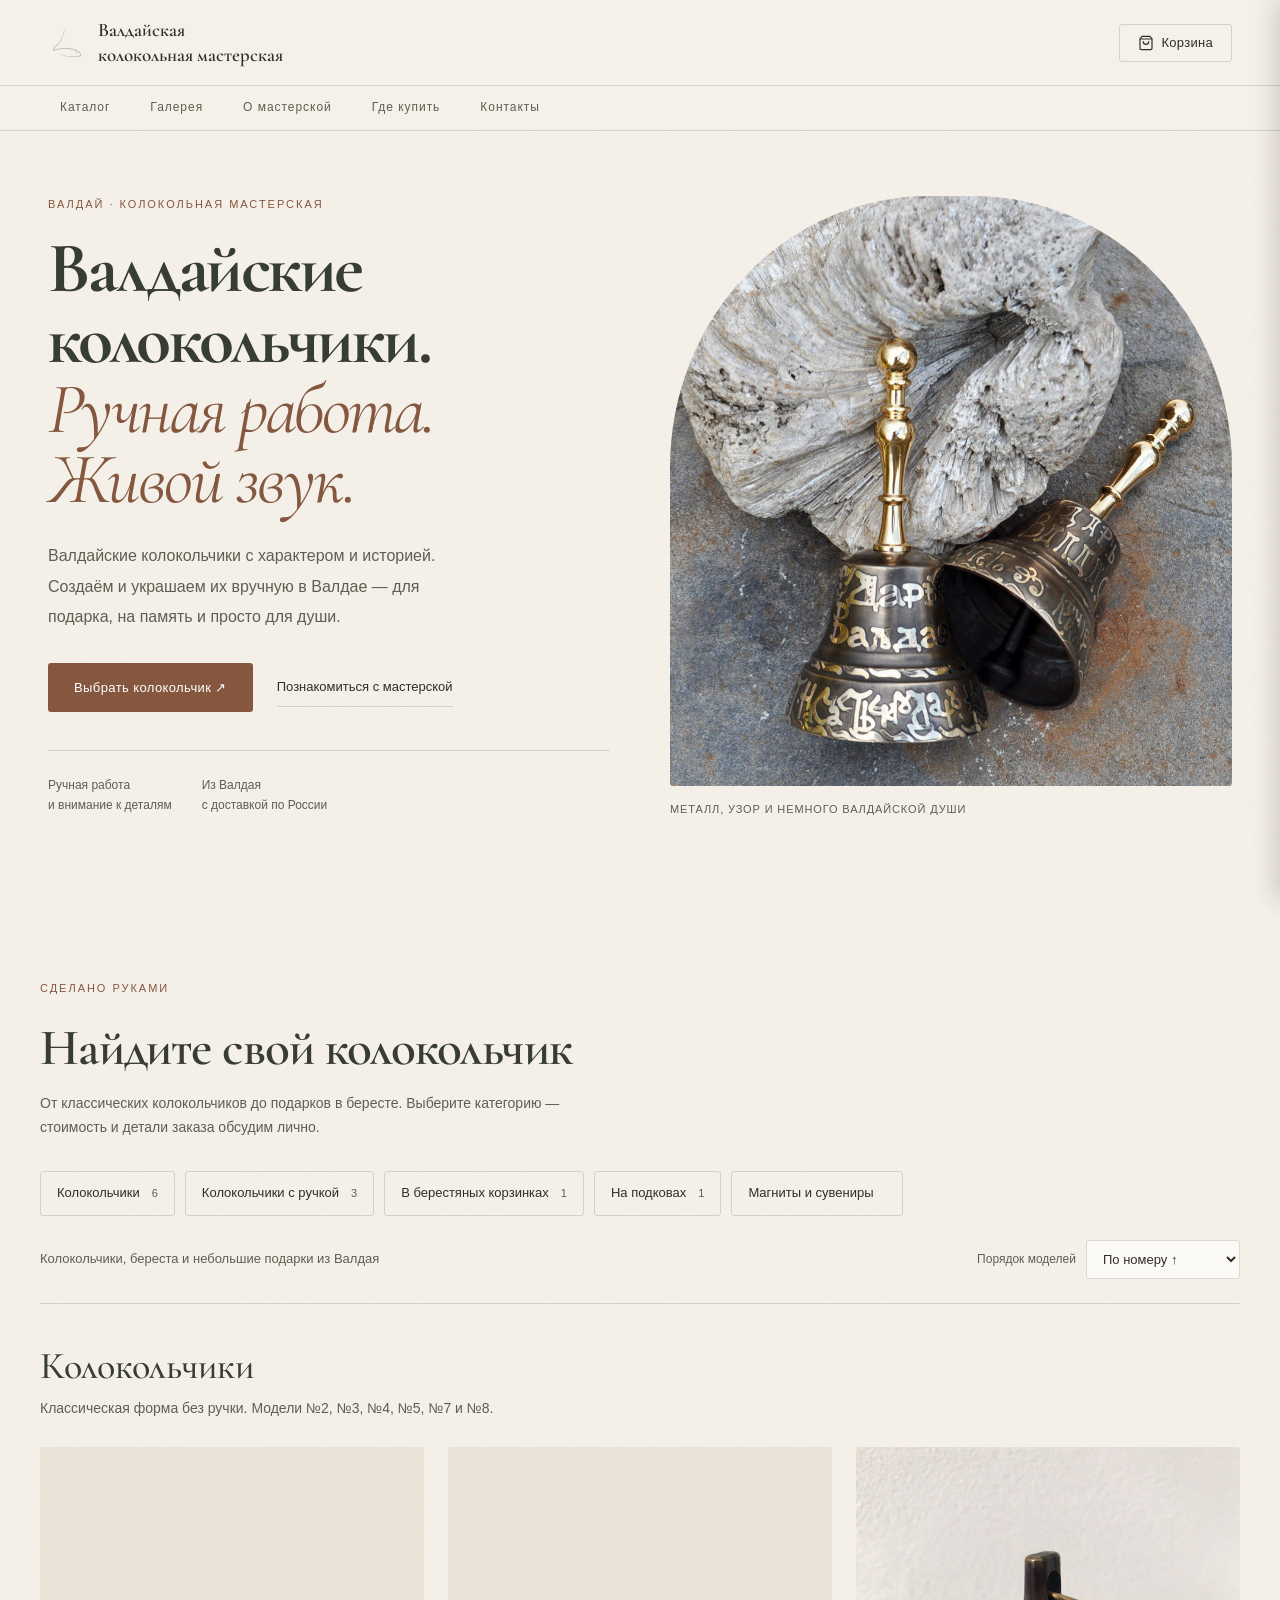
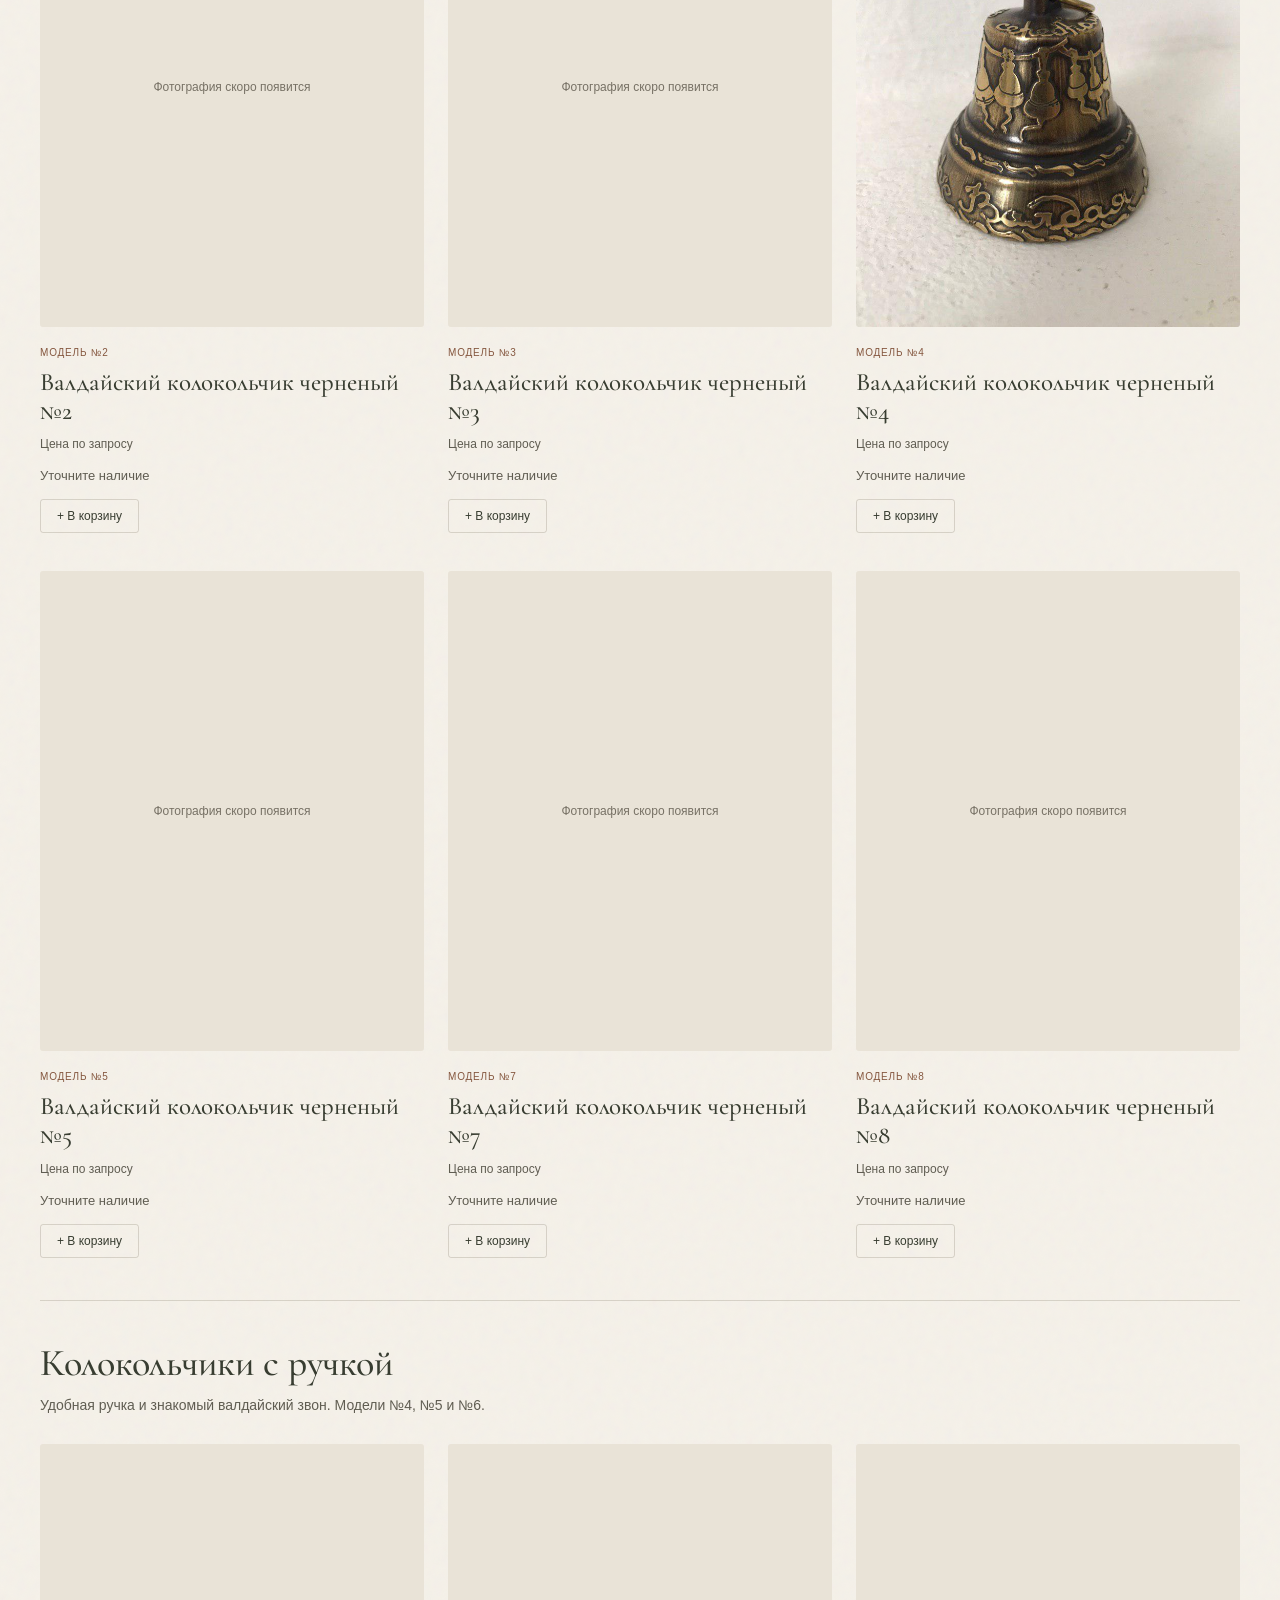
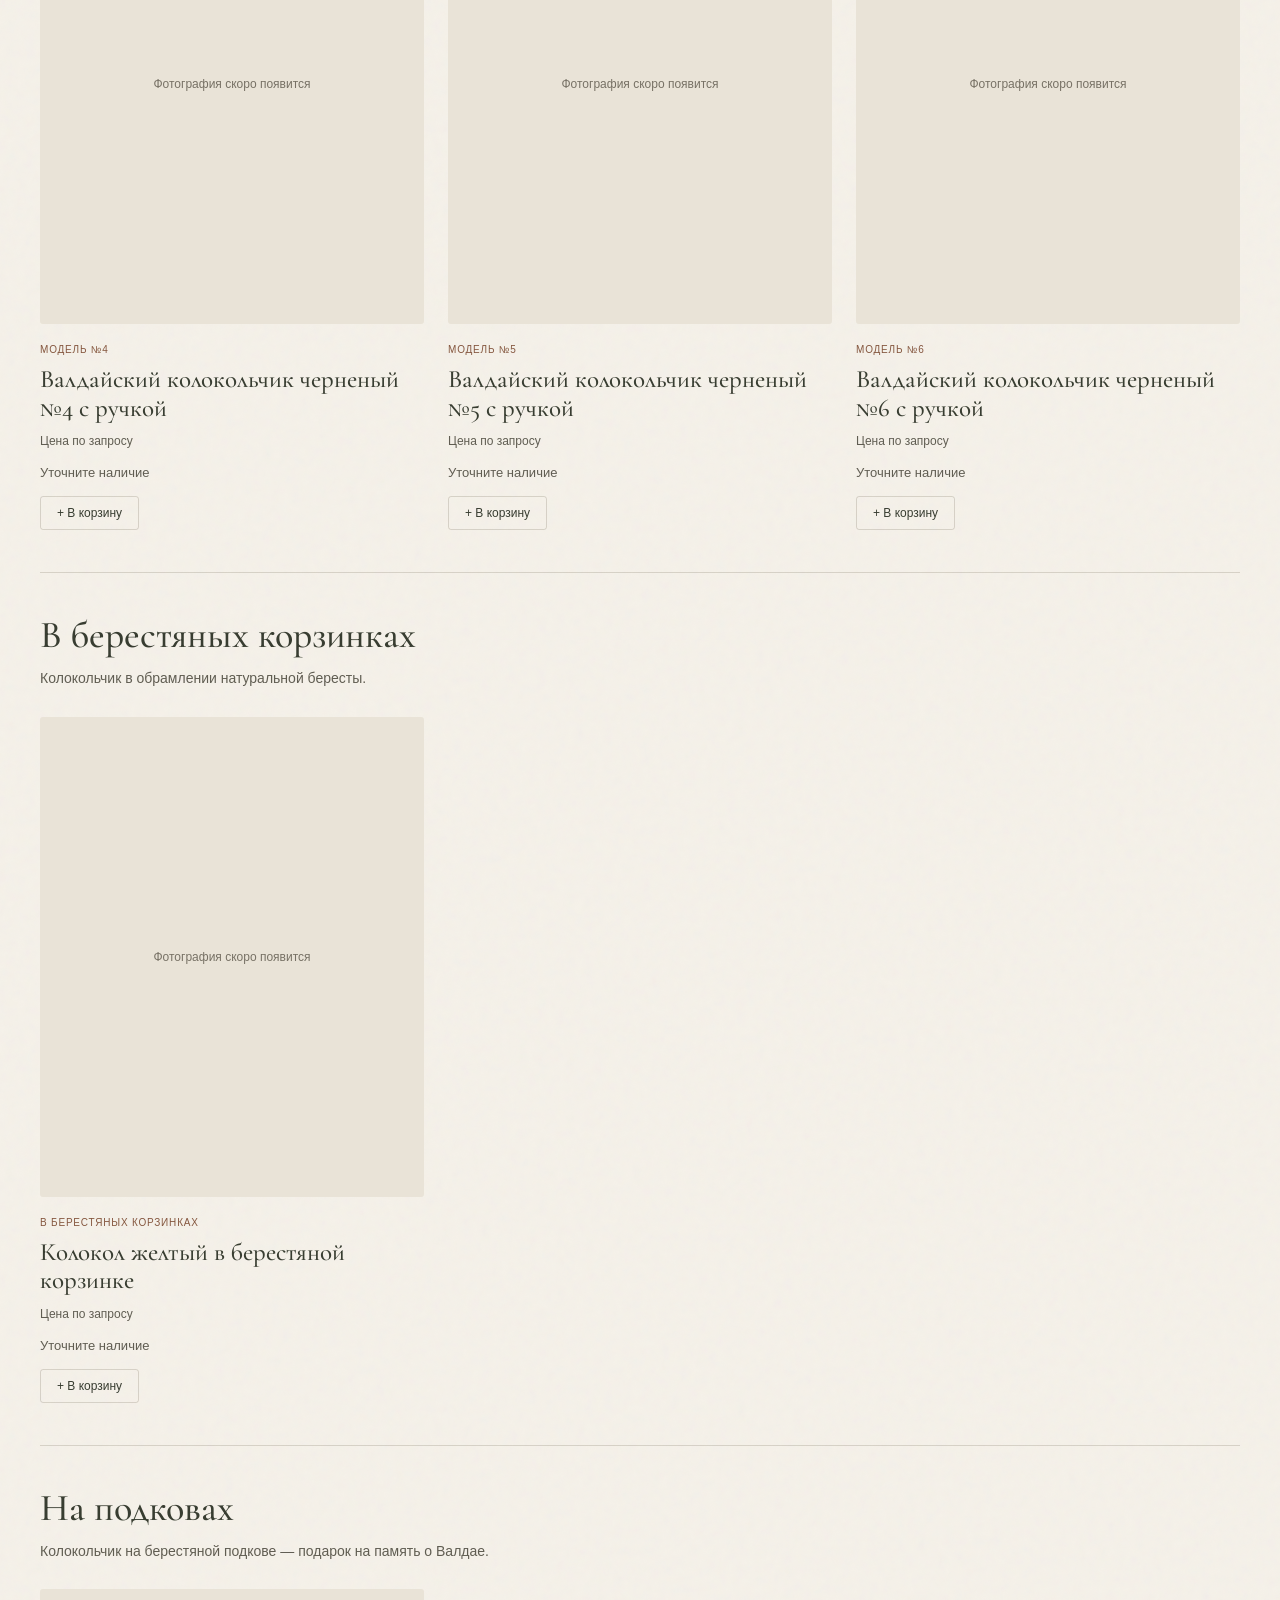
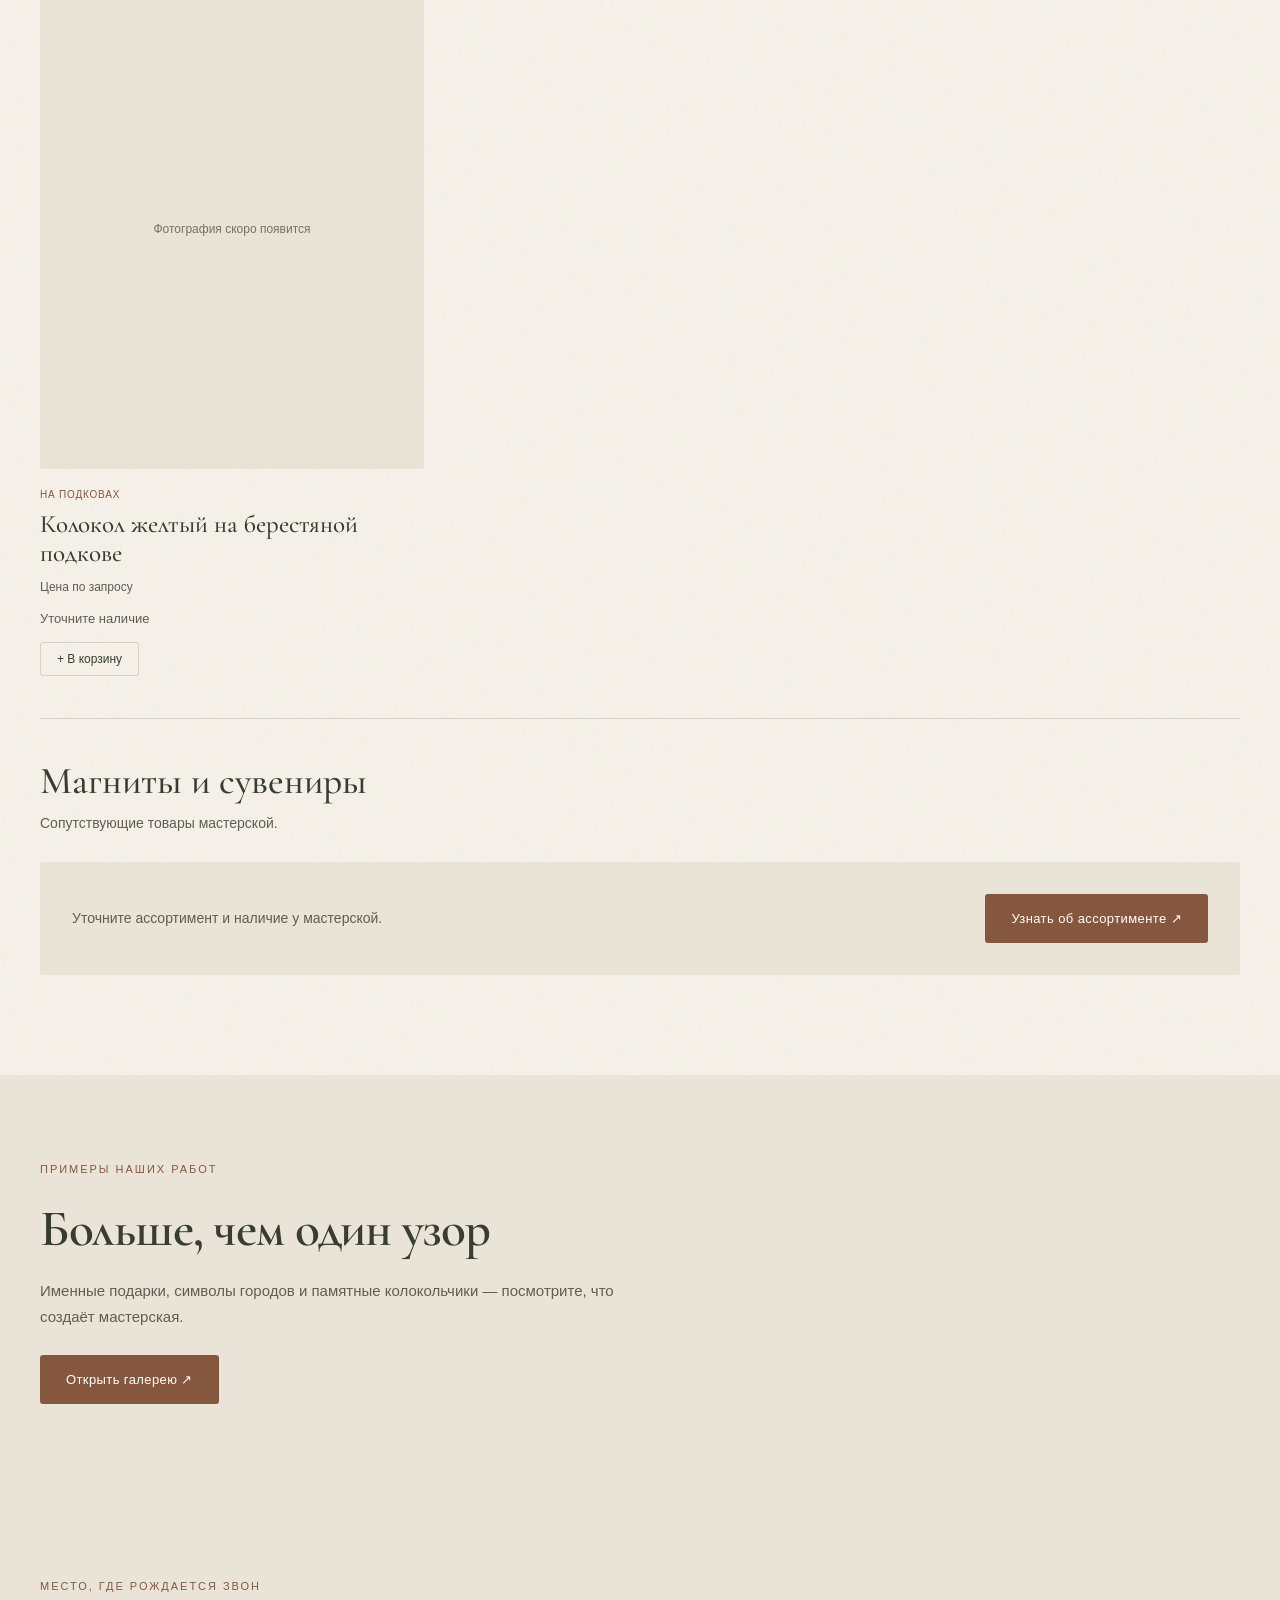
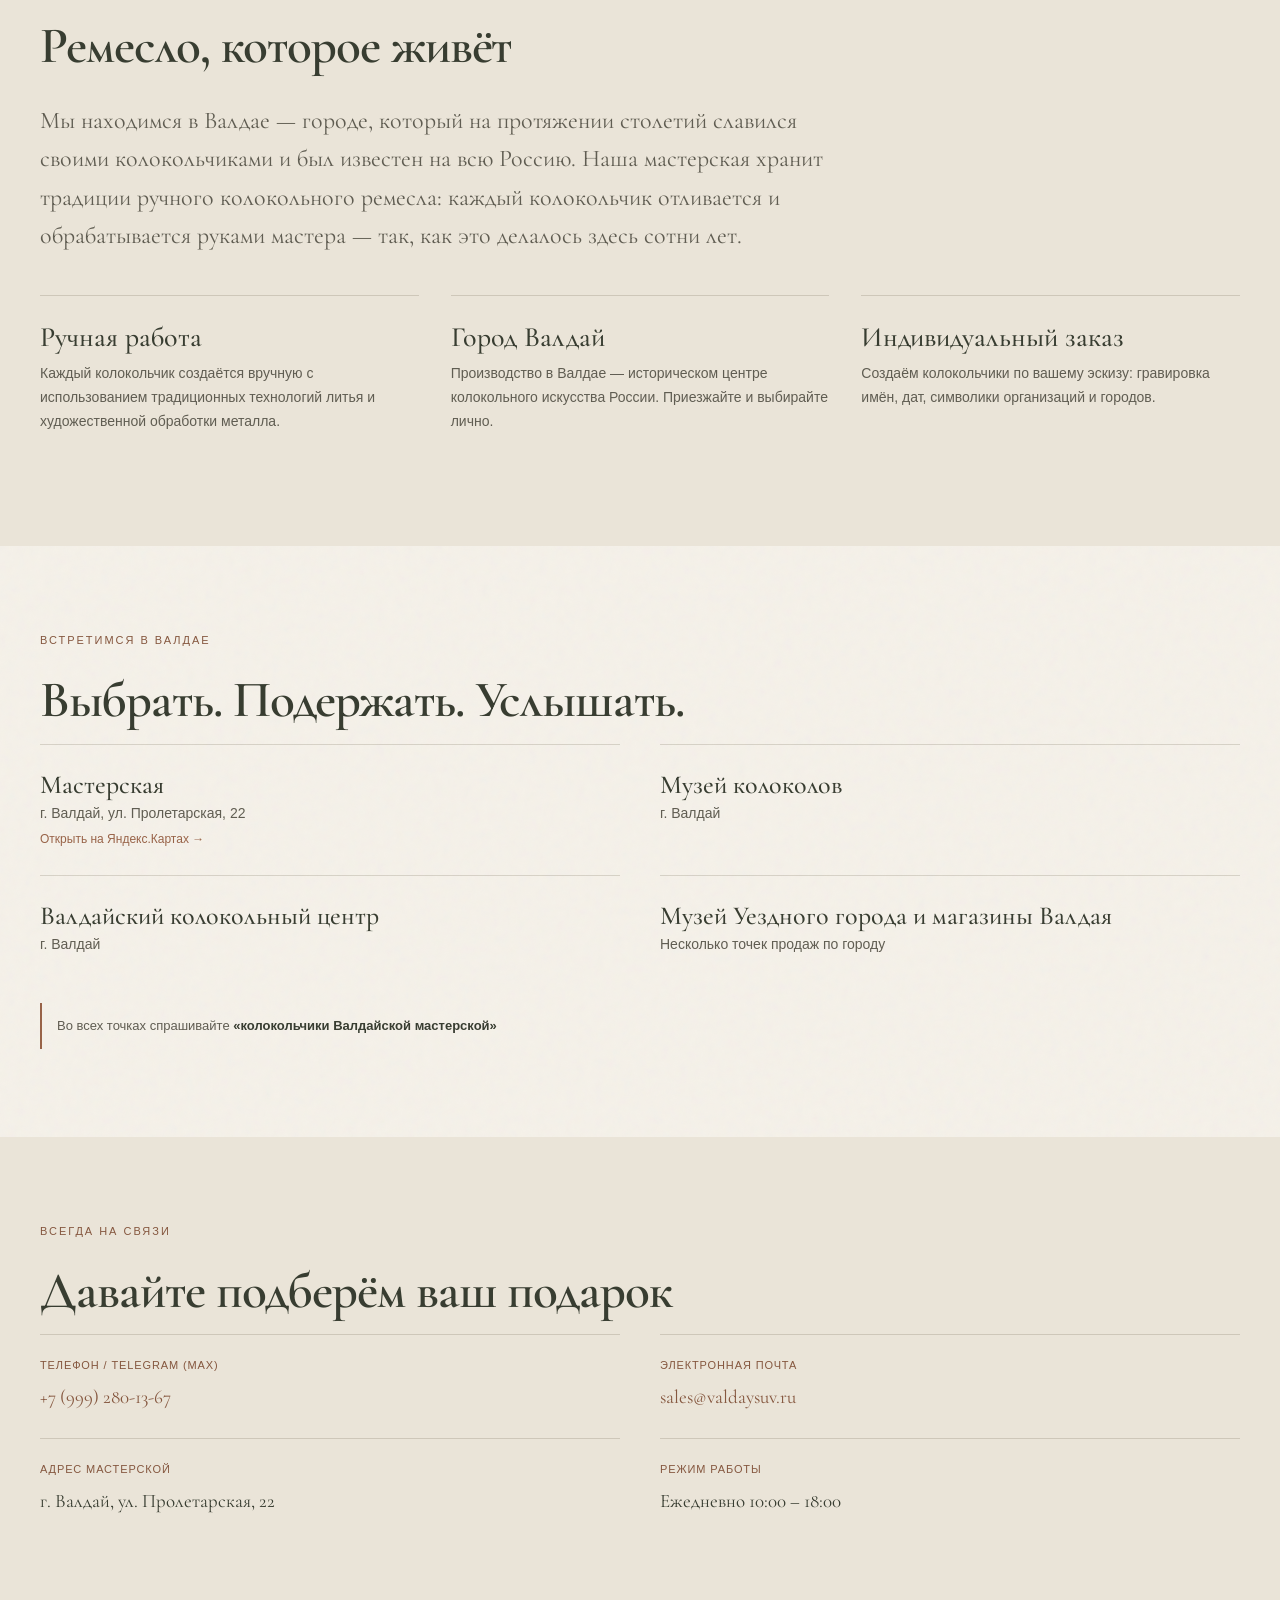
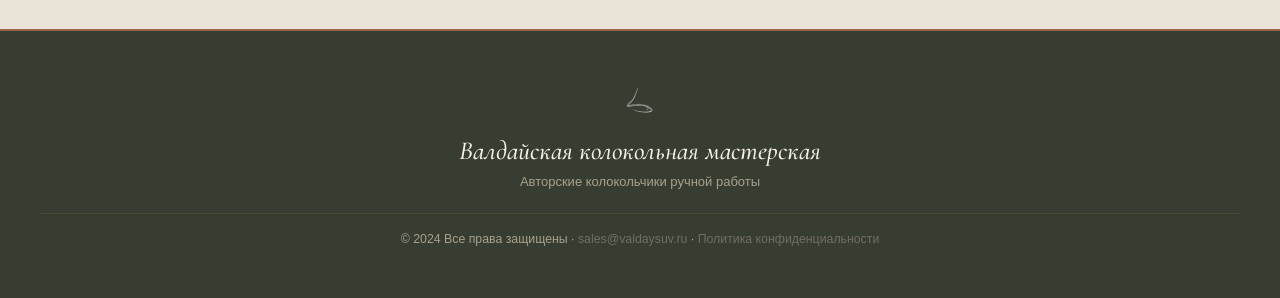
==== commit 8fc09a01: "Clarify homepage headline with Valday bells and handmade craft" ====
--- a/index.html
+++ b/index.html
@@ -105,7 +105,7 @@
 <section class="hero">
     <div class="hero-frame">
         <span class="eyebrow">Валдай · Колокольная мастерская</span>
-        <h1>Тёплый металл.<br><em>Живой звук.</em></h1>
+        <h1>Валдайские колокольчики.<br><em>Ручная работа.<br>Живой звук.</em></h1>
         <p>Валдайские колокольчики с характером и историей. Создаём и украшаем их вручную в Валдае — для подарка, на память и просто для души.</p>
         <div class="hero-actions"><a href="#catalog" class="btn-primary">Выбрать колокольчик ↗</a><a href="#about" class="text-link">Познакомиться с мастерской</a></div>
         <div class="hero-footnote"><span>Ручная работа<br>и внимание к деталям</span><span>Из Валдая<br>с доставкой по России</span></div>
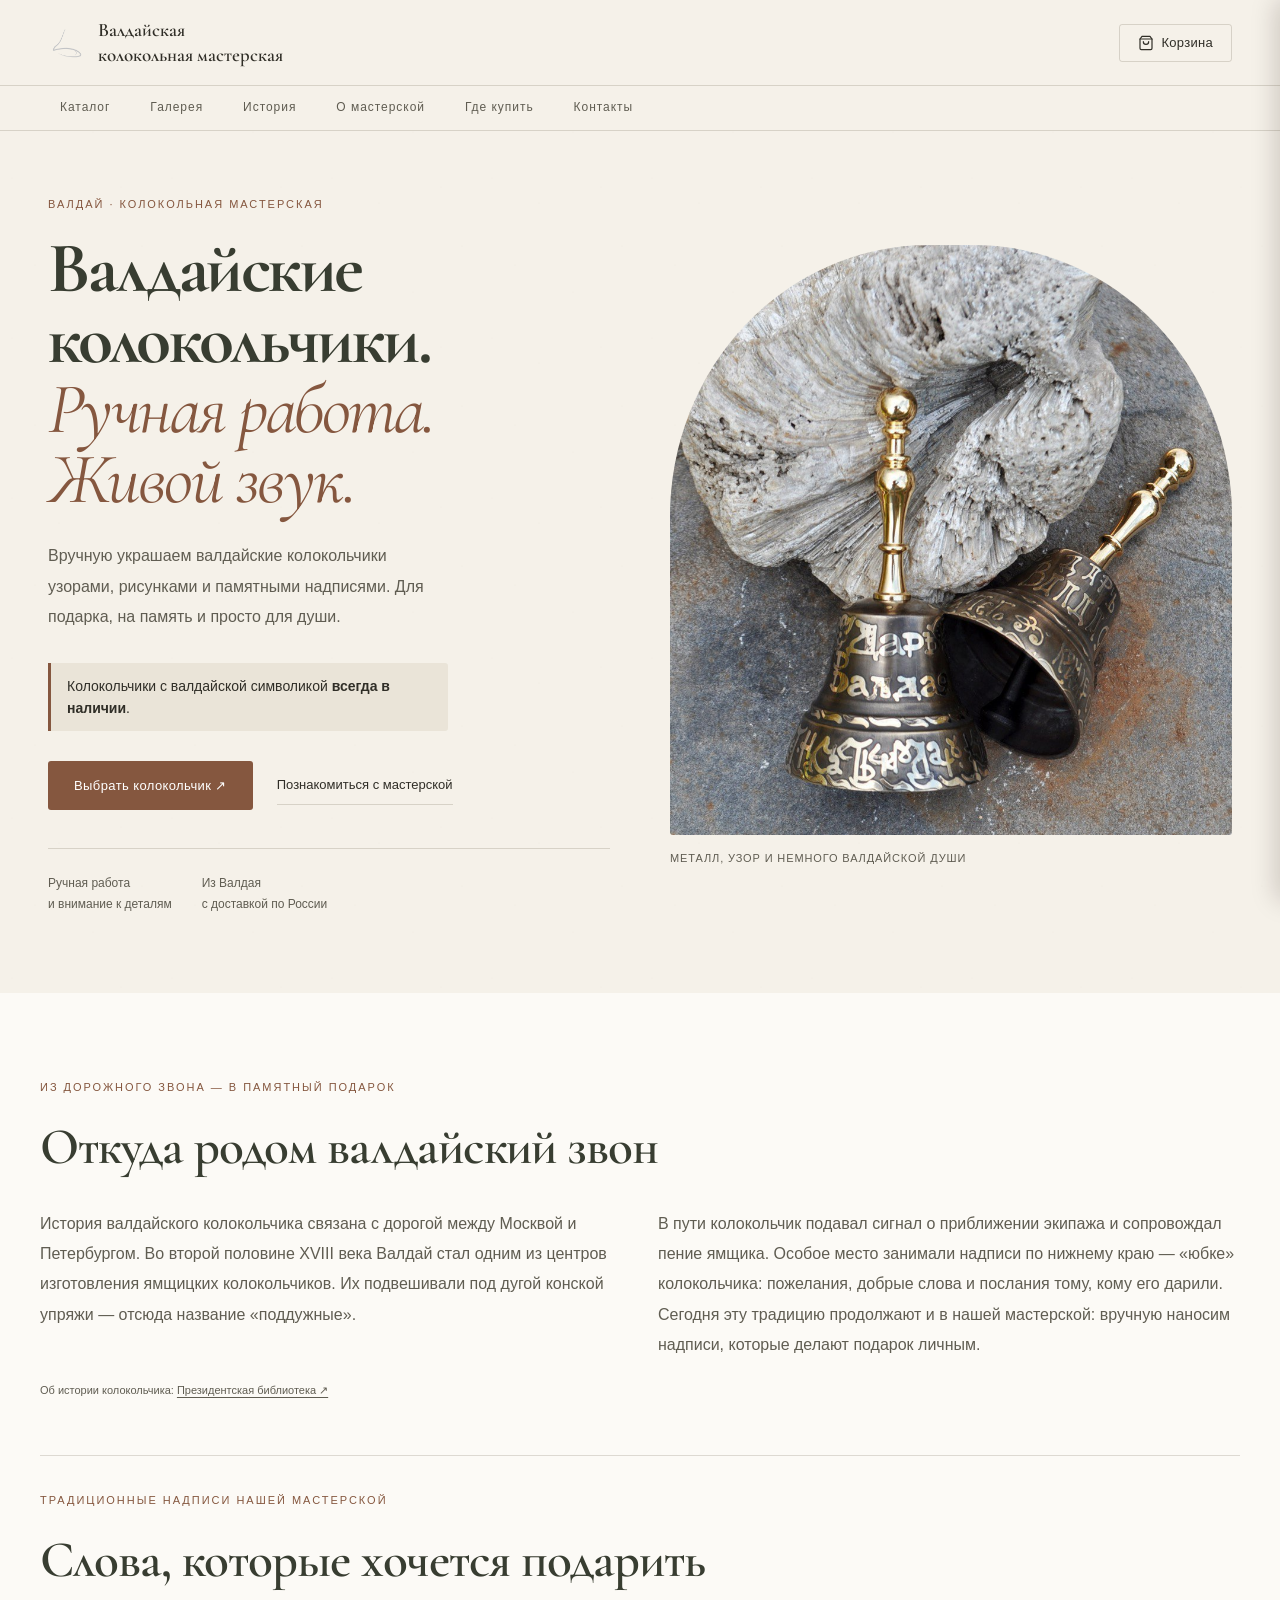
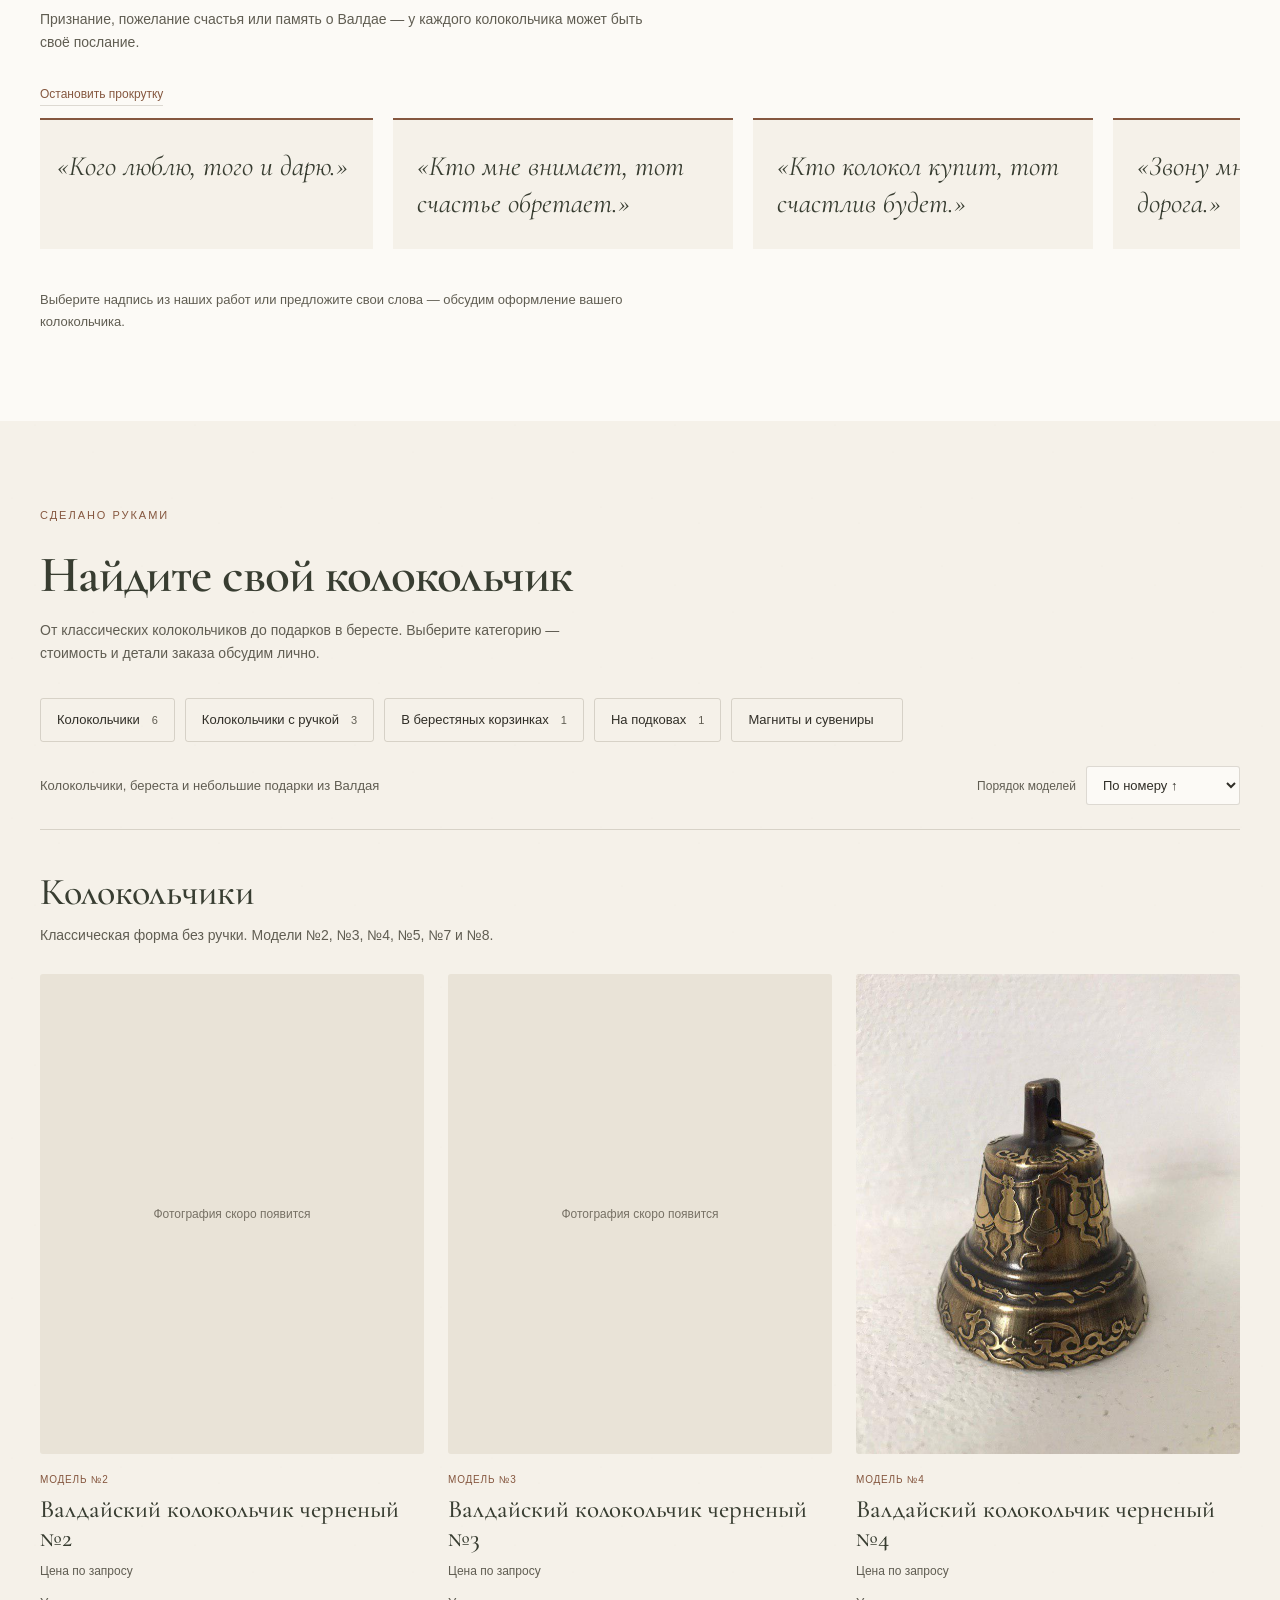
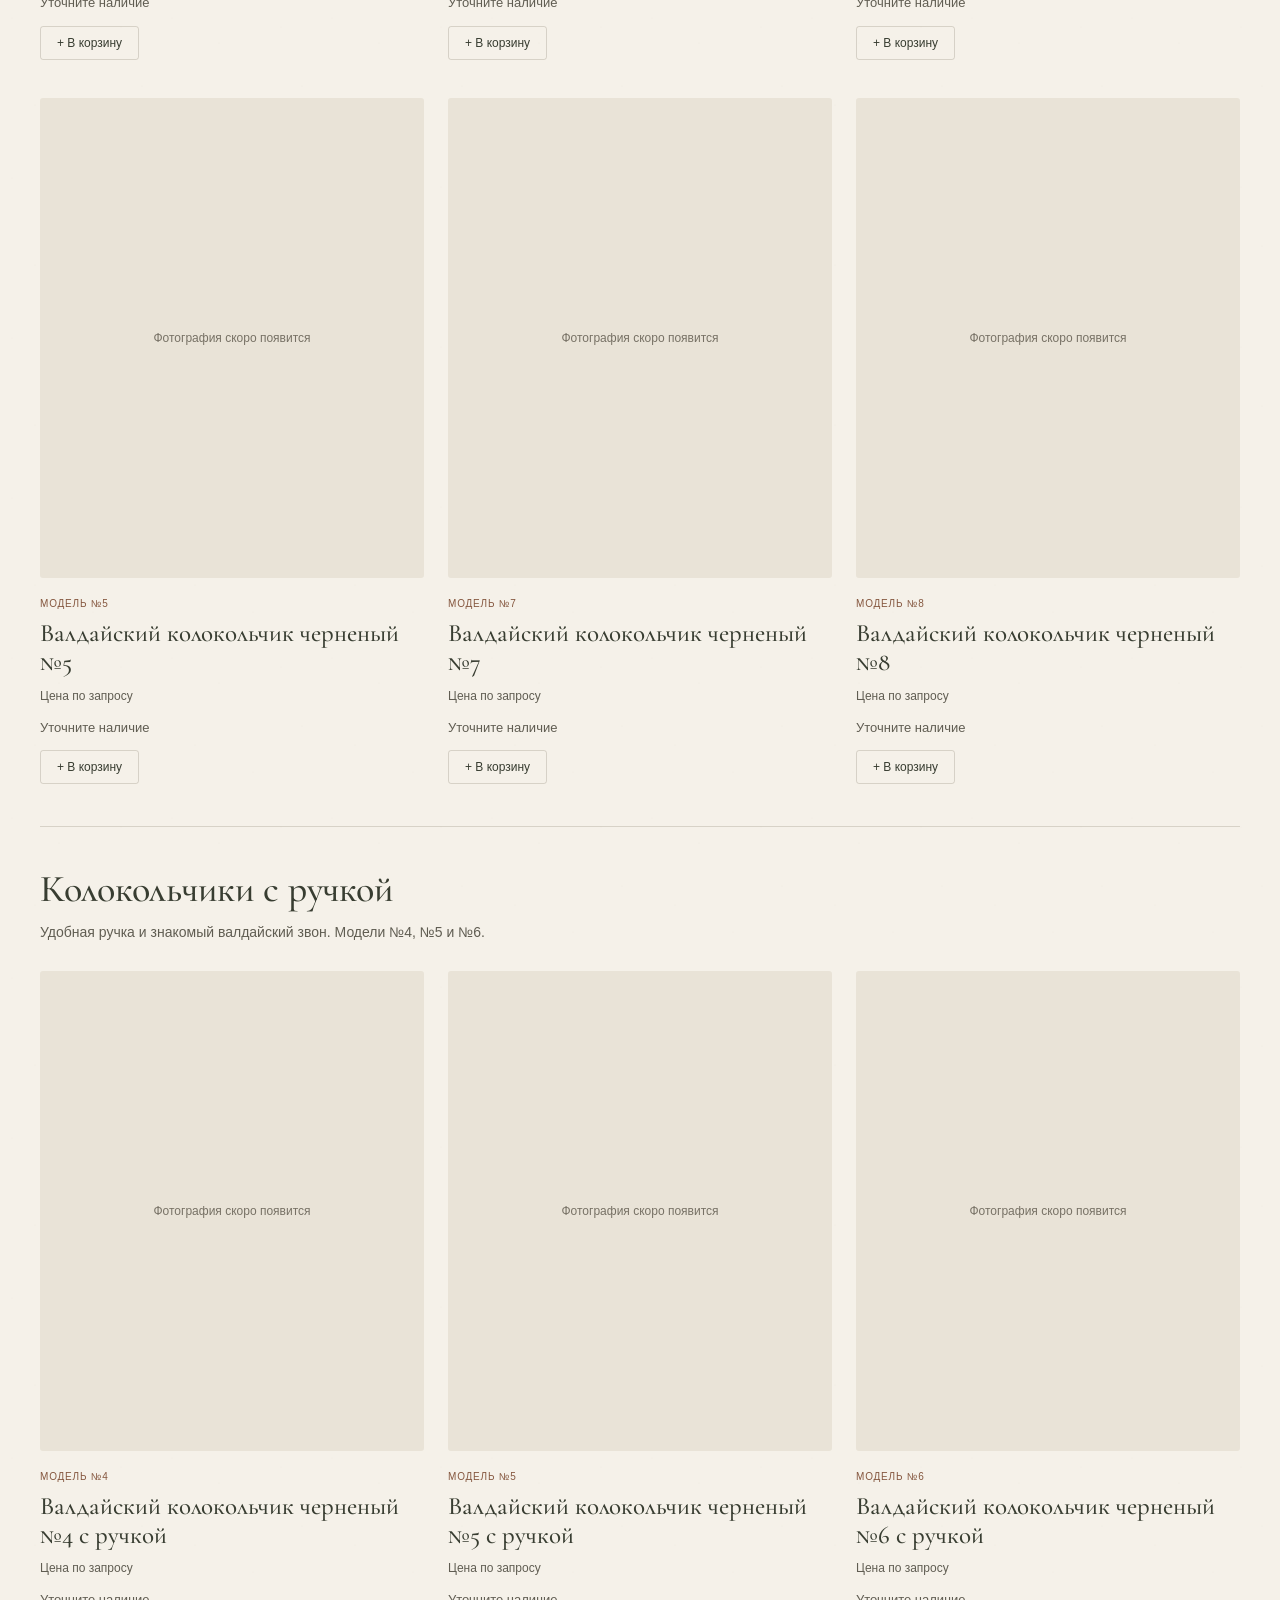
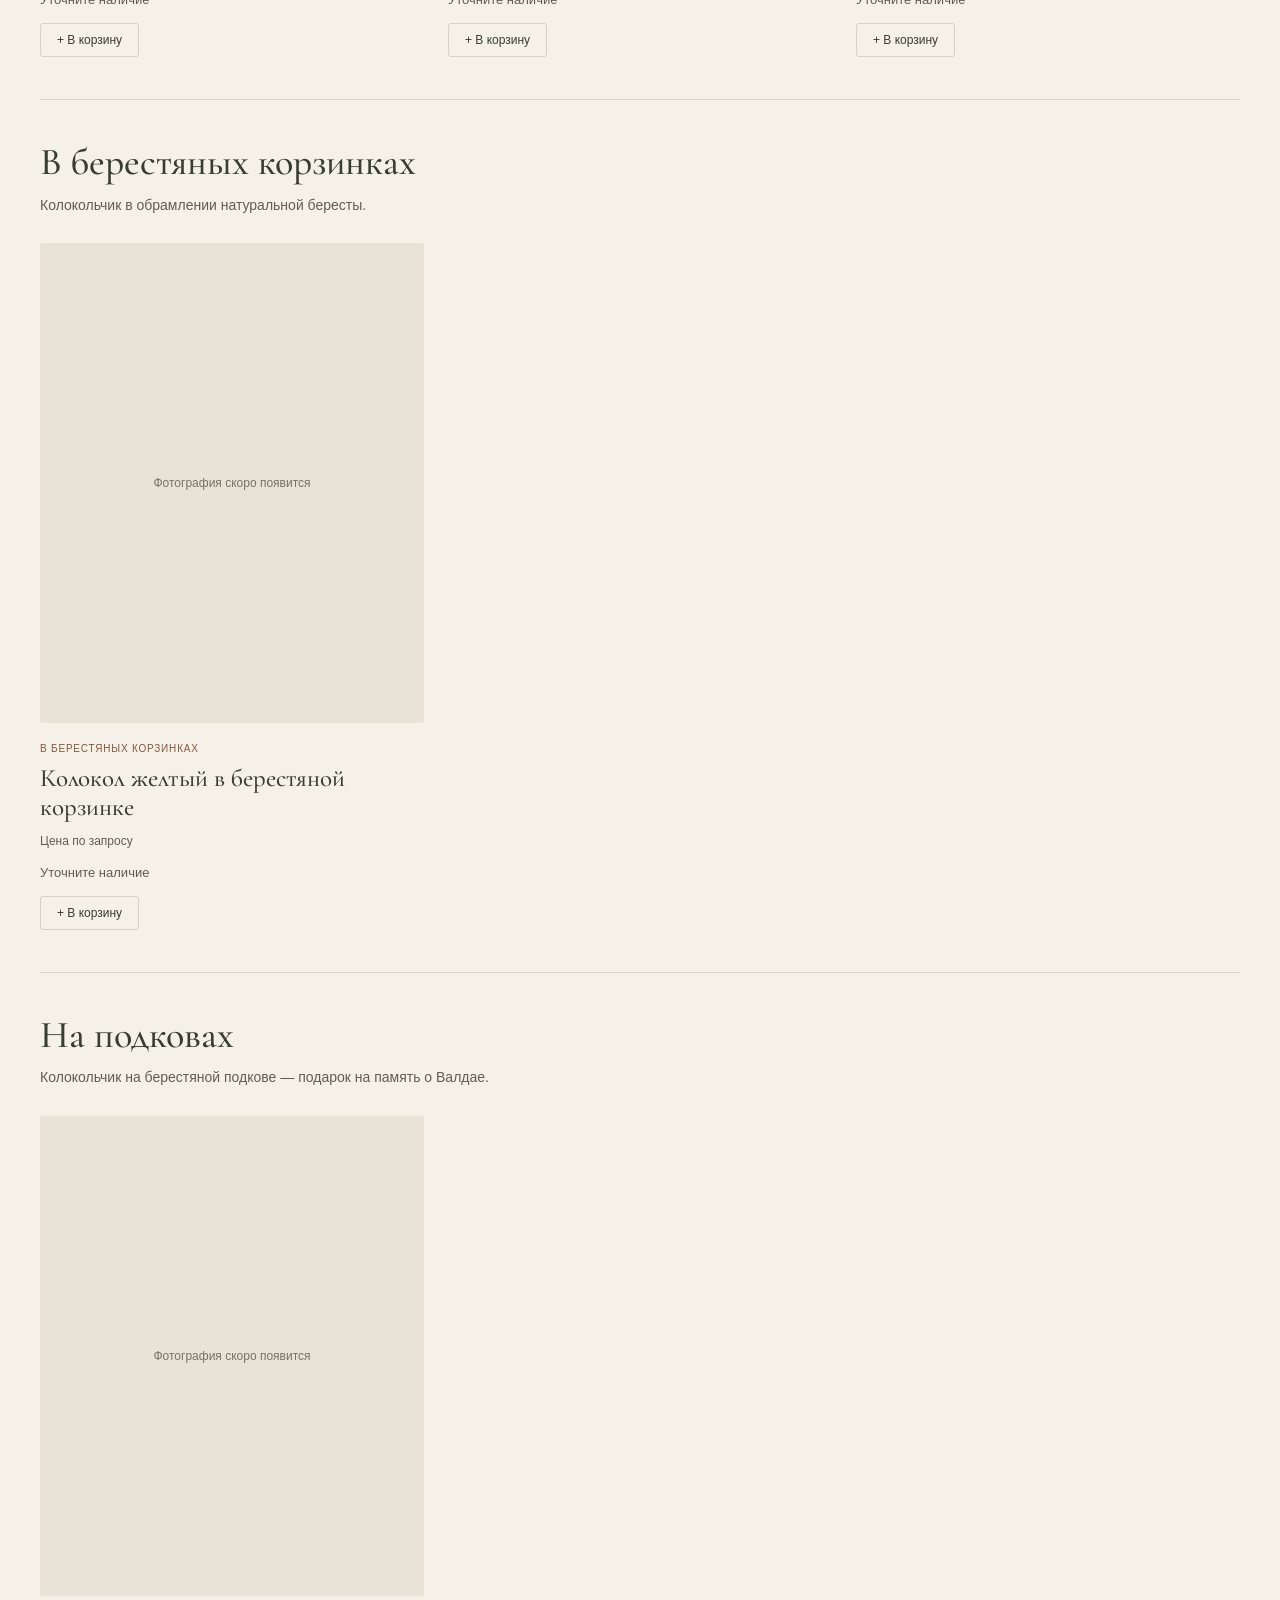
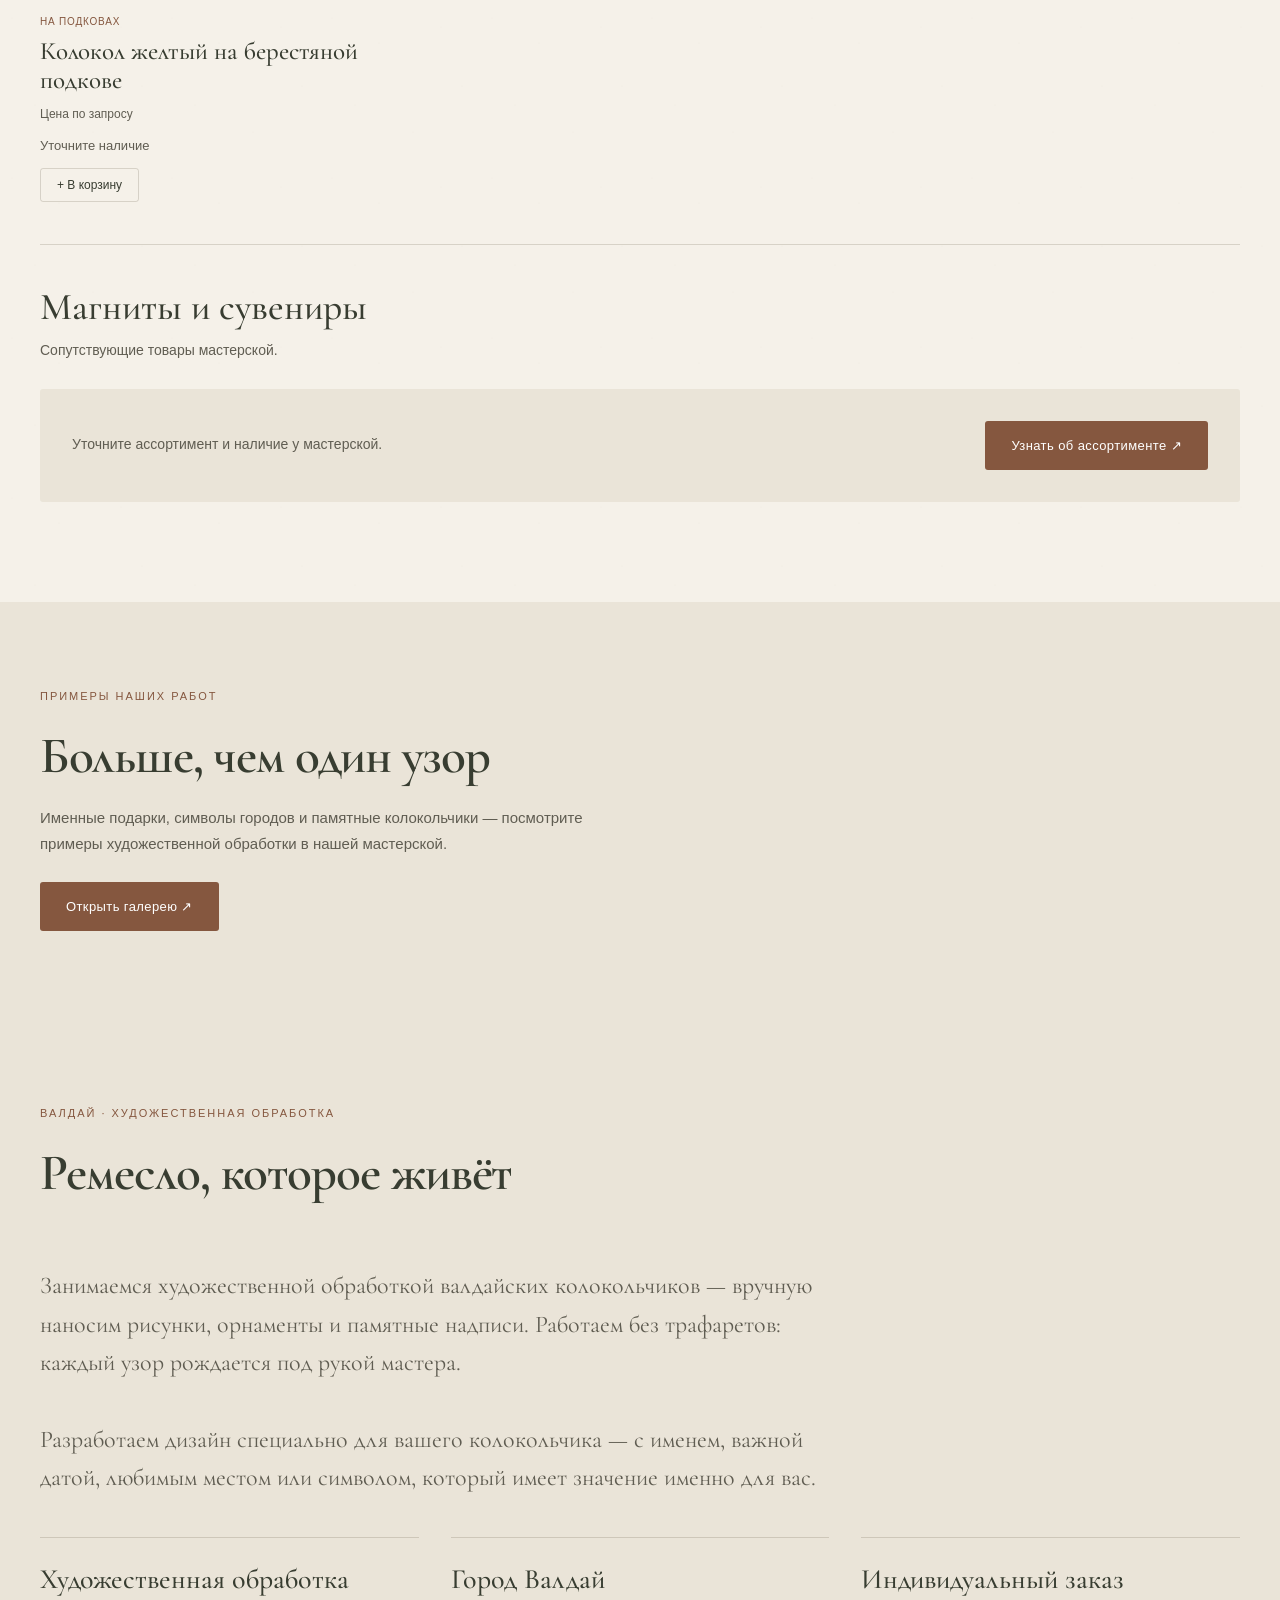
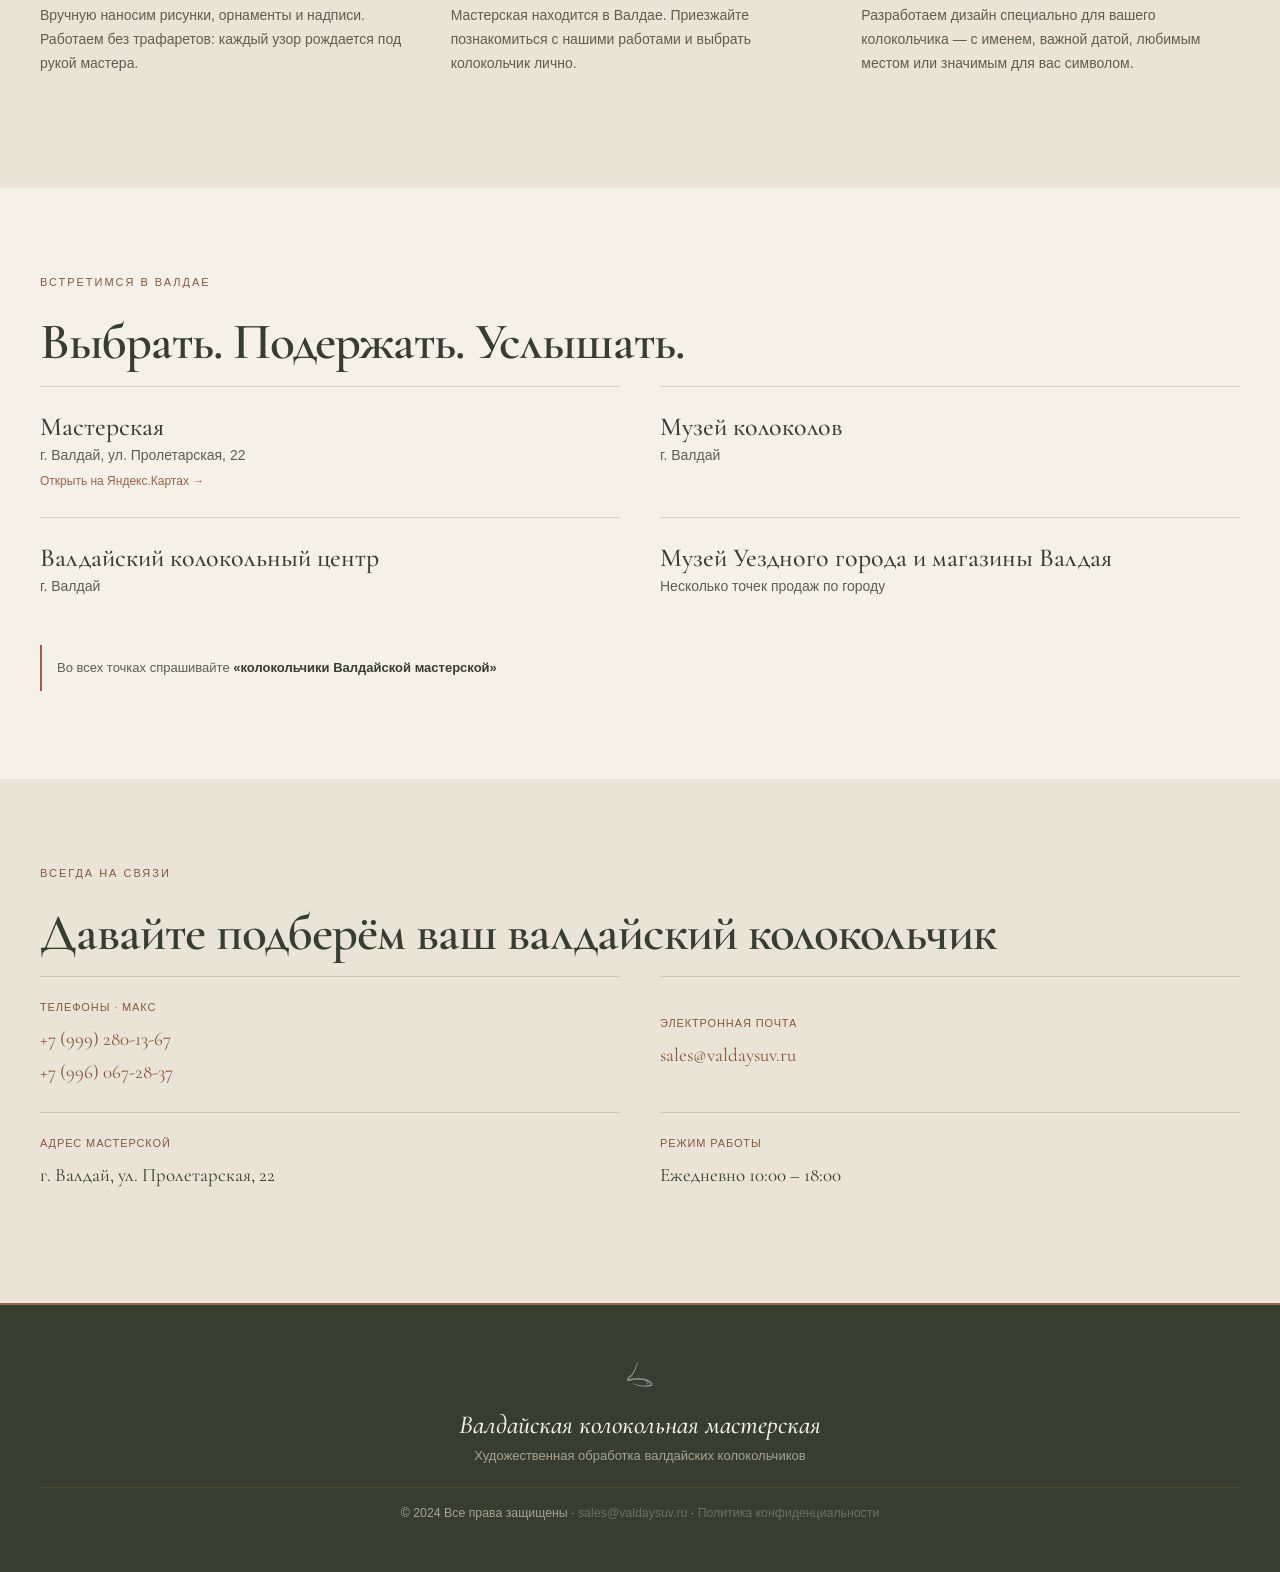
==== commit feaf9cbc: "Update workshop copy, history, inscriptions and contacts; keep 3D prototype out of navigation" ====
--- a/index.html
+++ b/index.html
@@ -3,27 +3,27 @@
 <head>
     <meta charset="UTF-8">
     <meta name="viewport" content="width=device-width, initial-scale=1.0">
-    <title>Валдайские колокольчики ручной работы — Валдайская мастерская</title>
+    <title>Валдайские колокольчики с художественной обработкой — мастерская в Валдае</title>
     <link rel="preconnect" href="https://fonts.googleapis.com">
     <link rel="preconnect" href="https://fonts.gstatic.com" crossorigin>
     <link href="https://fonts.googleapis.com/css2?family=Cormorant+Garamond:ital,wght@0,400;0,600;0,700;1,400;1,600&family=EB+Garamond:ital,wght@0,400;0,500;1,400&display=swap" rel="stylesheet">
     <link rel="stylesheet" href="src/home.css">
     <link rel="stylesheet" href="src/styles.css">
-    <meta name="description" content="Валдайские колокольчики ручной работы: классические формы, узоры и индивидуальные надписи. Заказ в мастерской в Валдае, самовывоз и доставка по России.">
+    <meta name="description" content="Художественная обработка валдайских колокольчиков: узоры, рисунки и индивидуальные надписи. Заказ в мастерской в Валдае, самовывоз и доставка по России.">
     <meta name="robots" content="index, follow, max-image-preview:large">
     <link rel="canonical" href="https://valdaysuv.ru/">
     <link rel="icon" type="image/png" href="img/logo.png">
     <meta property="og:type" content="website">
     <meta property="og:locale" content="ru_RU">
     <meta property="og:site_name" content="Валдайская колокольная мастерская">
-    <meta property="og:title" content="Валдайские колокольчики ручной работы — Валдайская мастерская">
-    <meta property="og:description" content="Валдайские колокольчики ручной работы: классические формы, узоры и индивидуальные надписи. Заказ в мастерской в Валдае, самовывоз и доставка по России.">
+    <meta property="og:title" content="Валдайские колокольчики с художественной обработкой — мастерская в Валдае">
+    <meta property="og:description" content="Художественная обработка валдайских колокольчиков: узоры, рисунки и индивидуальные надписи. Заказ в мастерской в Валдае, самовывоз и доставка по России.">
     <meta property="og:url" content="https://valdaysuv.ru/">
     <meta property="og:image" content="https://valdaysuv.ru/img/photo_5325715840693302141_y.jpg">
-    <meta property="og:image:alt" content="Валдайские колокольчики ручной работы">
+    <meta property="og:image:alt" content="Валдайские колокольчики с художественной обработкой">
     <meta name="twitter:card" content="summary_large_image">
-    <meta name="twitter:title" content="Валдайские колокольчики ручной работы — Валдайская мастерская">
-    <meta name="twitter:description" content="Валдайские колокольчики ручной работы: классические формы, узоры и индивидуальные надписи. Заказ в мастерской в Валдае, самовывоз и доставка по России.">
+    <meta name="twitter:title" content="Валдайские колокольчики с художественной обработкой — мастерская в Валдае">
+    <meta name="twitter:description" content="Художественная обработка валдайских колокольчиков: узоры, рисунки и индивидуальные надписи. Заказ в мастерской в Валдае, самовывоз и доставка по России.">
     <meta name="twitter:image" content="https://valdaysuv.ru/img/photo_5325715840693302141_y.jpg">
     <script type="application/ld+json">
 {
@@ -36,7 +36,10 @@
       "url": "https://valdaysuv.ru/",
       "image": "https://valdaysuv.ru/img/photo_5325715840693302141_y.jpg",
       "logo": "https://valdaysuv.ru/img/logo.png",
-      "telephone": "+79992801367",
+      "telephone": [
+        "+79992801367",
+        "+79960672837"
+      ],
       "email": "sales@valdaysuv.ru",
       "address": {
         "@type": "PostalAddress",
@@ -93,6 +96,7 @@
         <div class="nav-inner">
             <a href="#catalog">Каталог</a>
             <a href="gallery.html">Галерея</a>
+            <a href="#history">История</a>
             <a href="#about">О мастерской</a>
             <a href="#where-to-buy">Где купить</a>
             <a href="#contacts">Контакты</a>
@@ -106,11 +110,24 @@
     <div class="hero-frame">
         <span class="eyebrow">Валдай · Колокольная мастерская</span>
         <h1>Валдайские колокольчики.<br><em>Ручная работа.<br>Живой звук.</em></h1>
-        <p>Валдайские колокольчики с характером и историей. Создаём и украшаем их вручную в Валдае — для подарка, на память и просто для души.</p>
+        <p>Вручную украшаем валдайские колокольчики узорами, рисунками и памятными надписями. Для подарка, на память и просто для души.</p>
+        <p class="hero-availability">Колокольчики с валдайской символикой <strong>всегда в наличии</strong>.</p>
         <div class="hero-actions"><a href="#catalog" class="btn-primary">Выбрать колокольчик ↗</a><a href="#about" class="text-link">Познакомиться с мастерской</a></div>
         <div class="hero-footnote"><span>Ручная работа<br>и внимание к деталям</span><span>Из Валдая<br>с доставкой по России</span></div>
     </div>
     <figure class="hero-photo"><img src="img/photo_5325715840693302141_y.jpg" alt="Два валдайских колокольчика с золотистыми ручками на камне" fetchpriority="high"><figcaption>МЕТАЛЛ, УЗОР И НЕМНОГО ВАЛДАЙСКОЙ ДУШИ</figcaption></figure>
+</section>
+
+<section id="history" class="history-section">
+    <div class="container">
+        <div class="history-heading"><span class="eyebrow">Из дорожного звона — в памятный подарок</span><h2 class="sec-title">Откуда родом валдайский звон</h2></div>
+        <div class="history-text"><p>История валдайского колокольчика связана с дорогой между Москвой и Петербургом. Во второй половине XVIII века Валдай стал одним из центров изготовления ямщицких колокольчиков. Их подвешивали под дугой конской упряжи — отсюда название «поддужные».</p><p>В пути колокольчик подавал сигнал о приближении экипажа и сопровождал пение ямщика. Особое место занимали надписи по нижнему краю — «юбке» колокольчика: пожелания, добрые слова и послания тому, кому его дарили. Сегодня эту традицию продолжают и в нашей мастерской: вручную наносим надписи, которые делают подарок личным.</p></div>
+        <p class="history-source">Об истории колокольчика: <a href="https://www.prlib.ru/history/619320" target="_blank" rel="noopener">Президентская библиотека ↗</a></p>
+        <div class="inscriptions-heading"><span class="eyebrow">Традиционные надписи нашей мастерской</span><h2 class="sec-title">Слова, которые хочется подарить</h2><p>Признание, пожелание счастья или память о Валдае — у каждого колокольчика может быть своё послание.</p></div>
+        <div class="inscriptions-controls"><button type="button" id="inscriptionsToggle" class="inscriptions-toggle" aria-controls="inscriptionsRail" hidden>Остановить прокрутку</button></div>
+        <div class="inscriptions-grid" id="inscriptionsRail" tabindex="0" role="region" aria-label="Традиционные надписи на колокольчиках"><blockquote class="inscription"><p>«Кого люблю, того и дарю.»</p></blockquote><blockquote class="inscription"><p>«Кто мне внимает, тот счастье обретает.»</p></blockquote><blockquote class="inscription"><p>«Кто колокол купит, тот счастлив будет.»</p></blockquote><blockquote class="inscription"><p>«Звону много — веселей дорога.»</p></blockquote><blockquote class="inscription"><p>«Купи, не скупись, со мной веселись.»</p></blockquote><blockquote class="inscription"><p>«Лит для того, кто купит его.»</p></blockquote><blockquote class="inscription"><p>«Мчится тройка удалая, колокольчик Дар Валдая.»</p></blockquote><blockquote class="inscription"><p>«Валдайский Иверский монастырь.»</p></blockquote></div>
+        <p class="inscriptions-note">Выберите надпись из наших работ или предложите свои слова — обсудим оформление вашего колокольчика.</p>
+    </div>
 </section>
 
 <!-- CATALOG -->
@@ -219,32 +236,36 @@
 </section>
 
 <section class="gallery-teaser">
-    <div class="container"><span class="eyebrow">Примеры наших работ</span><h2 class="sec-title">Больше, чем один узор</h2><p>Именные подарки, символы городов и памятные колокольчики — посмотрите, что создаёт мастерская.</p><a class="btn-primary" href="gallery.html">Открыть галерею ↗</a></div>
-</section>
+    <div class="container"><span class="eyebrow">Примеры наших работ</span><h2 class="sec-title">Больше, чем один узор</h2><p>Именные подарки, символы городов и памятные колокольчики — посмотрите примеры художественной обработки в нашей мастерской.</p><a class="btn-primary" href="gallery.html">Открыть галерею ↗</a></div>
+</section>
+
+
 
 <!-- ABOUT -->
 <section id="about">
     <div class="container">
-        <span class="eyebrow">Место, где рождается звон</span><h2 class="sec-title">Ремесло, которое живёт</h2>
+        <span class="eyebrow">Валдай · Художественная обработка</span><h2 class="sec-title">Ремесло, которое живёт</h2>
         <div class="divider"><span>❦ ✦ ❦</span></div>
         <p class="about-lead">
-            Мы находимся в Валдае — городе, который на протяжении столетий славился своими колокольчиками и был известен на всю Россию. Наша мастерская хранит традиции ручного колокольного ремесла: каждый колокольчик отливается и обрабатывается руками мастера — так, как это делалось здесь сотни лет.
+            Занимаемся художественной обработкой валдайских колокольчиков — вручную наносим рисунки, орнаменты и памятные надписи. Работаем без трафаретов: каждый узор рождается под рукой мастера.
+
+Разработаем дизайн специально для вашего колокольчика — с именем, важной датой, любимым местом или символом, который имеет значение именно для вас.
         </p>
         <div class="about-cards">
             <div class="about-card">
                 <div class="about-icon">🔔</div>
-                <h3>Ручная работа</h3>
-                <p>Каждый колокольчик создаётся вручную с использованием традиционных технологий литья и художественной обработки металла.</p>
+                <h3>Художественная обработка</h3>
+                <p>Вручную наносим рисунки, орнаменты и надписи. Работаем без трафаретов: каждый узор рождается под рукой мастера.</p>
             </div>
             <div class="about-card">
                 <div class="about-icon">📍</div>
                 <h3>Город Валдай</h3>
-                <p>Производство в Валдае — историческом центре колокольного искусства России. Приезжайте и выбирайте лично.</p>
+                <p>Мастерская находится в Валдае. Приезжайте познакомиться с нашими работами и выбрать колокольчик лично.</p>
             </div>
             <div class="about-card">
                 <div class="about-icon">🎁</div>
                 <h3>Индивидуальный заказ</h3>
-                <p>Создаём колокольчики по вашему эскизу: гравировка имён, дат, символики организаций и городов.</p>
+                <p>Разработаем дизайн специально для вашего колокольчика — с именем, важной датой, любимым местом или значимым для вас символом.</p>
             </div>
         </div>
     </div>
@@ -295,14 +316,14 @@
 <!-- CONTACTS -->
 <section id="contacts">
     <div class="container">
-        <span class="eyebrow">Всегда на связи</span><h2 class="sec-title">Давайте подберём ваш подарок</h2>
+        <span class="eyebrow">Всегда на связи</span><h2 class="sec-title">Давайте подберём ваш валдайский колокольчик</h2>
         <div class="divider"><span>❦ ✦ ❦</span></div>
         <div class="contacts-grid">
             <div class="contact-card">
                 <div class="contact-icon">📞</div>
                 <div>
-                    <div class="contact-label">Телефон / Telegram (Max)</div>
-                    <div class="contact-value"><a href="tel:+79992801367">+7 (999) 280-13-67</a></div>
+                    <div class="contact-label">Телефоны · Макс</div>
+                    <div class="contact-value"><a href="tel:+79992801367">+7 (999) 280-13-67</a><br><a href="tel:+79960672837">+7 (996) 067-28-37</a></div>
                 </div>
             </div>
             <div class="contact-card">
@@ -336,7 +357,7 @@
         <img src="img/logo.png" alt="Валдайская колокольная мастерская" class="footer-logo">
         <div class="footer-orn">❦ ✦ ❦</div>
         <h3>Валдайская колокольная мастерская</h3>
-        <p>Авторские колокольчики ручной работы</p>
+        <p>Художественная обработка валдайских колокольчиков</p>
         <div class="copyright">
             © 2024 Все права защищены ·
             <a href="mailto:sales@valdaysuv.ru" style="color:rgba(242,230,204,0.3)">sales@valdaysuv.ru</a> ·
@@ -441,11 +462,10 @@
             <h2>Заказ сформирован</h2>
             <button class="btn-x dark" onclick="closeReceipt()">×</button>
         </div>
-        <p class="receipt-lead">Выберите способ отправки. В WhatsApp и письме текст подставится автоматически. Для Telegram и Макс — текст скопируется, вставьте его в открывшийся чат (Ctrl+V или долгое нажатие).</p>
+        <p class="receipt-lead">Выберите способ отправки. В WhatsApp и письме текст подставится автоматически. Для Макс текст скопируется, вставьте его в открывшийся чат (Ctrl+V или долгое нажатие).</p>
         <div class="receipt-box" id="receiptBox"></div>
         <div class="action-btns">
             <button class="btn-act btn-copy" onclick="copyReceipt()">📋 Скопировать текст</button>
-            <a class="btn-act btn-tg" id="tgBtn" href="#" target="_blank" rel="noopener">✈️ Telegram</a>
             <a class="btn-act btn-wa" id="waBtn" href="#" target="_blank" rel="noopener">💬 WhatsApp</a>
             <a class="btn-act btn-max" id="maxBtn" href="#" target="_blank" rel="noopener">💙 Макс</a>
             <a class="btn-act btn-email" id="emailBtn" href="#">✉️ Письмо на email</a>
@@ -455,5 +475,6 @@
 </div>
 
 <script src="src/script.js" defer></script>
+<script src="src/inscriptions.js" defer></script>
 </body>
 </html>
--- a/src/styles.css
+++ b/src/styles.css
@@ -17,7 +17,9 @@
     font-size:16px;
     line-height:1.7;
     background:var(--parchment);
-    background-image:url("data:image/svg+xml,%3Csvg viewBox='0 0 180 180' xmlns='http://www.w3.org/2000/svg'%3E%3Cfilter id='n'%3E%3CfeTurbulence type='fractalNoise' baseFrequency='.75' numOctaves='3' stitchTiles='stitch'/%3E%3C/filter%3E%3Cpath fill='%238c7960' opacity='.035' filter='url(%23n)' d='M0 0h180v180H0z'/%3E%3C/svg%3E");
+    /* Small static paper pattern: no SVG filter during scrolling. */
+    background-image: url("data:image/svg+xml,%3Csvg xmlns='http://www.w3.org/2000/svg' width='160' height='160' viewBox='0 0 160 160'%3E%3Cg fill='%238c7960' opacity='.06'%3E%3Ccircle cx='12' cy='18' r='.6'/%3E%3Ccircle cx='59' cy='43' r='.5'/%3E%3Ccircle cx='121' cy='27' r='.6'/%3E%3Ccircle cx='35' cy='105' r='.5'/%3E%3Ccircle cx='93' cy='132' r='.6'/%3E%3Ccircle cx='142' cy='86' r='.5'/%3E%3C/g%3E%3C/svg%3E");
+    background-size: 160px 160px;
 }
 
 h1,h2,h3,.product-name {
@@ -643,3 +645,54 @@
 .gallery-teaser p { max-width: 600px; font-size: 15px; color: var(--ink2); margin: 18px 0 26px; }
 
 .product-detail, .product-availability { font-size: 13px; line-height: 1.6; color: var(--ink2); margin-bottom: 12px; }
+
+.about-lead { white-space: pre-line; }
+
+.hero .hero-availability {
+    padding: 12px 16px;
+    border-left: 3px solid var(--rust);
+    background: var(--parchment2);
+    border-radius: 0 3px 3px 0;
+    color: var(--ink);
+    font-size: 14px;
+    line-height: 1.6;
+}
+
+.history-section { background: var(--cream); }
+.history-heading { max-width: 760px; margin-bottom: 30px; }
+.history-text { display: grid; grid-template-columns: 1fr 1fr; gap: 36px; }
+.history-text p { color: var(--ink2); font-size: 16px; line-height: 1.9; }
+.history-source { margin-top: 20px; color: var(--ink2); font-size: 11px; }
+.history-source a { text-decoration: underline; text-underline-offset: 3px; }
+.inscriptions-heading { margin-top: 56px; padding-top: 38px; border-top: 1px solid var(--bgold); }
+.inscriptions-heading > p { max-width: 620px; color: var(--ink2); font-size: 14px; margin: 16px 0 28px; }
+.inscriptions-hint { margin-bottom: 12px; color: var(--rust); font-size: 12px; }
+.inscriptions-grid {
+    display: grid;
+    grid-auto-flow: column;
+    grid-auto-columns: clamp(250px, 30vw, 340px);
+    gap: 20px;
+    overflow-x: auto;
+    padding-bottom: 16px;
+    scroll-snap-type: x proximity;
+    overscroll-behavior-x: contain;
+    scrollbar-width: none;
+}
+.inscriptions-grid:focus-visible { outline: 2px solid var(--rust); outline-offset: 4px; }
+.inscriptions-grid > .inscription { scroll-snap-align: start; }
+.inscription { margin: 0; padding: 28px 24px; border-top: 2px solid var(--rust); background: var(--parchment); }
+.inscription p { font: italic 28px/1.3 'Cormorant Garamond', Georgia, serif; color: var(--mahogany); }
+.inscriptions-note { max-width: 660px; margin-top: 24px; font-size: 13px; color: var(--ink2); }
+@media (max-width: 760px) {
+    .history-text { grid-template-columns: 1fr; gap: 20px; }
+    .inscriptions-grid { grid-auto-columns: 82%; gap: 16px; }
+    .inscriptions-heading { margin-top: 36px; padding-top: 30px; }
+    .inscription { padding: 22px; }
+}
+
+.inscriptions-grid::-webkit-scrollbar { display: none; }
+.inscriptions-grid.is-interactive { scroll-snap-type: none; cursor: grab; }
+.inscriptions-grid.is-dragging { cursor: grabbing; user-select: none; }
+.inscriptions-controls { display: flex; align-items: baseline; justify-content: space-between; flex-wrap: wrap; gap: 8px 20px; margin-bottom: 12px; }
+.inscriptions-controls .inscriptions-hint { margin: 0; }
+.inscriptions-toggle { border: 0; border-bottom: 1px solid var(--bgold); padding: 4px 0; background: transparent; color: var(--rust); font: 12px Arial, sans-serif; cursor: pointer; }
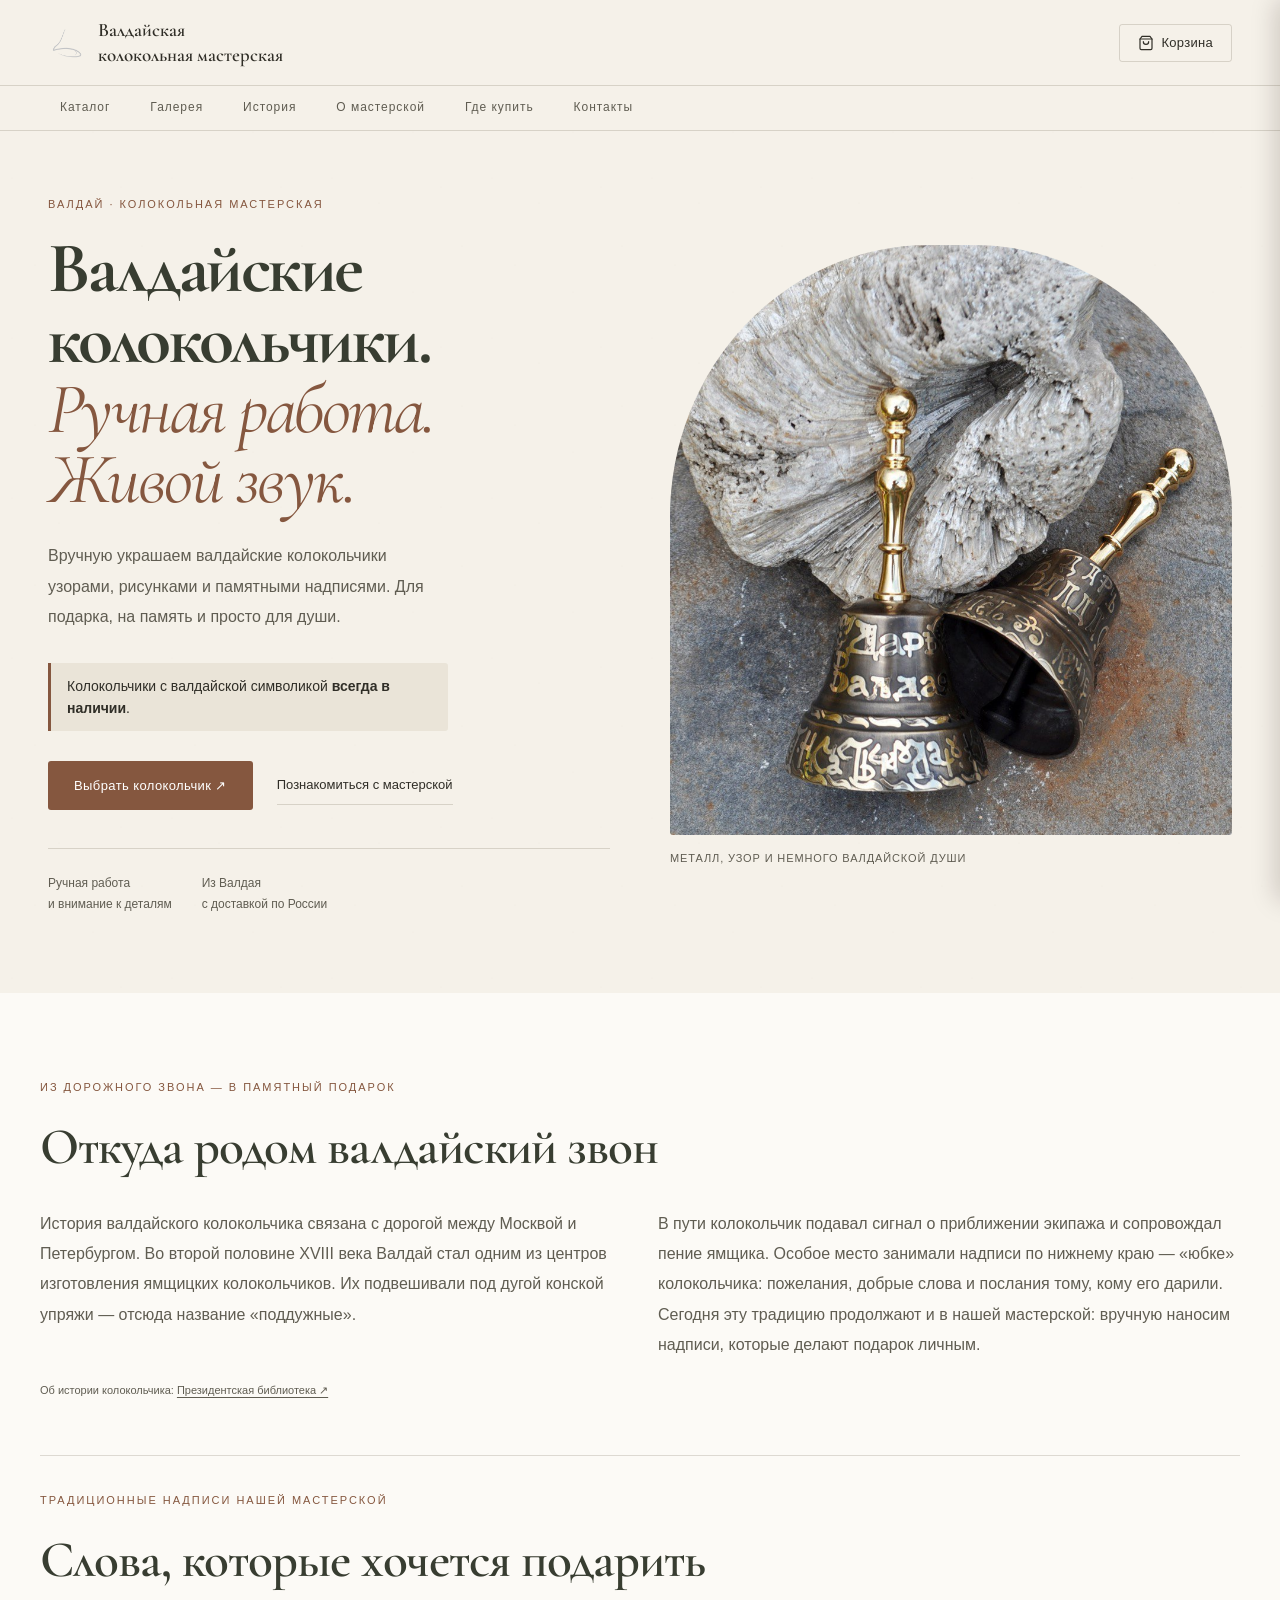
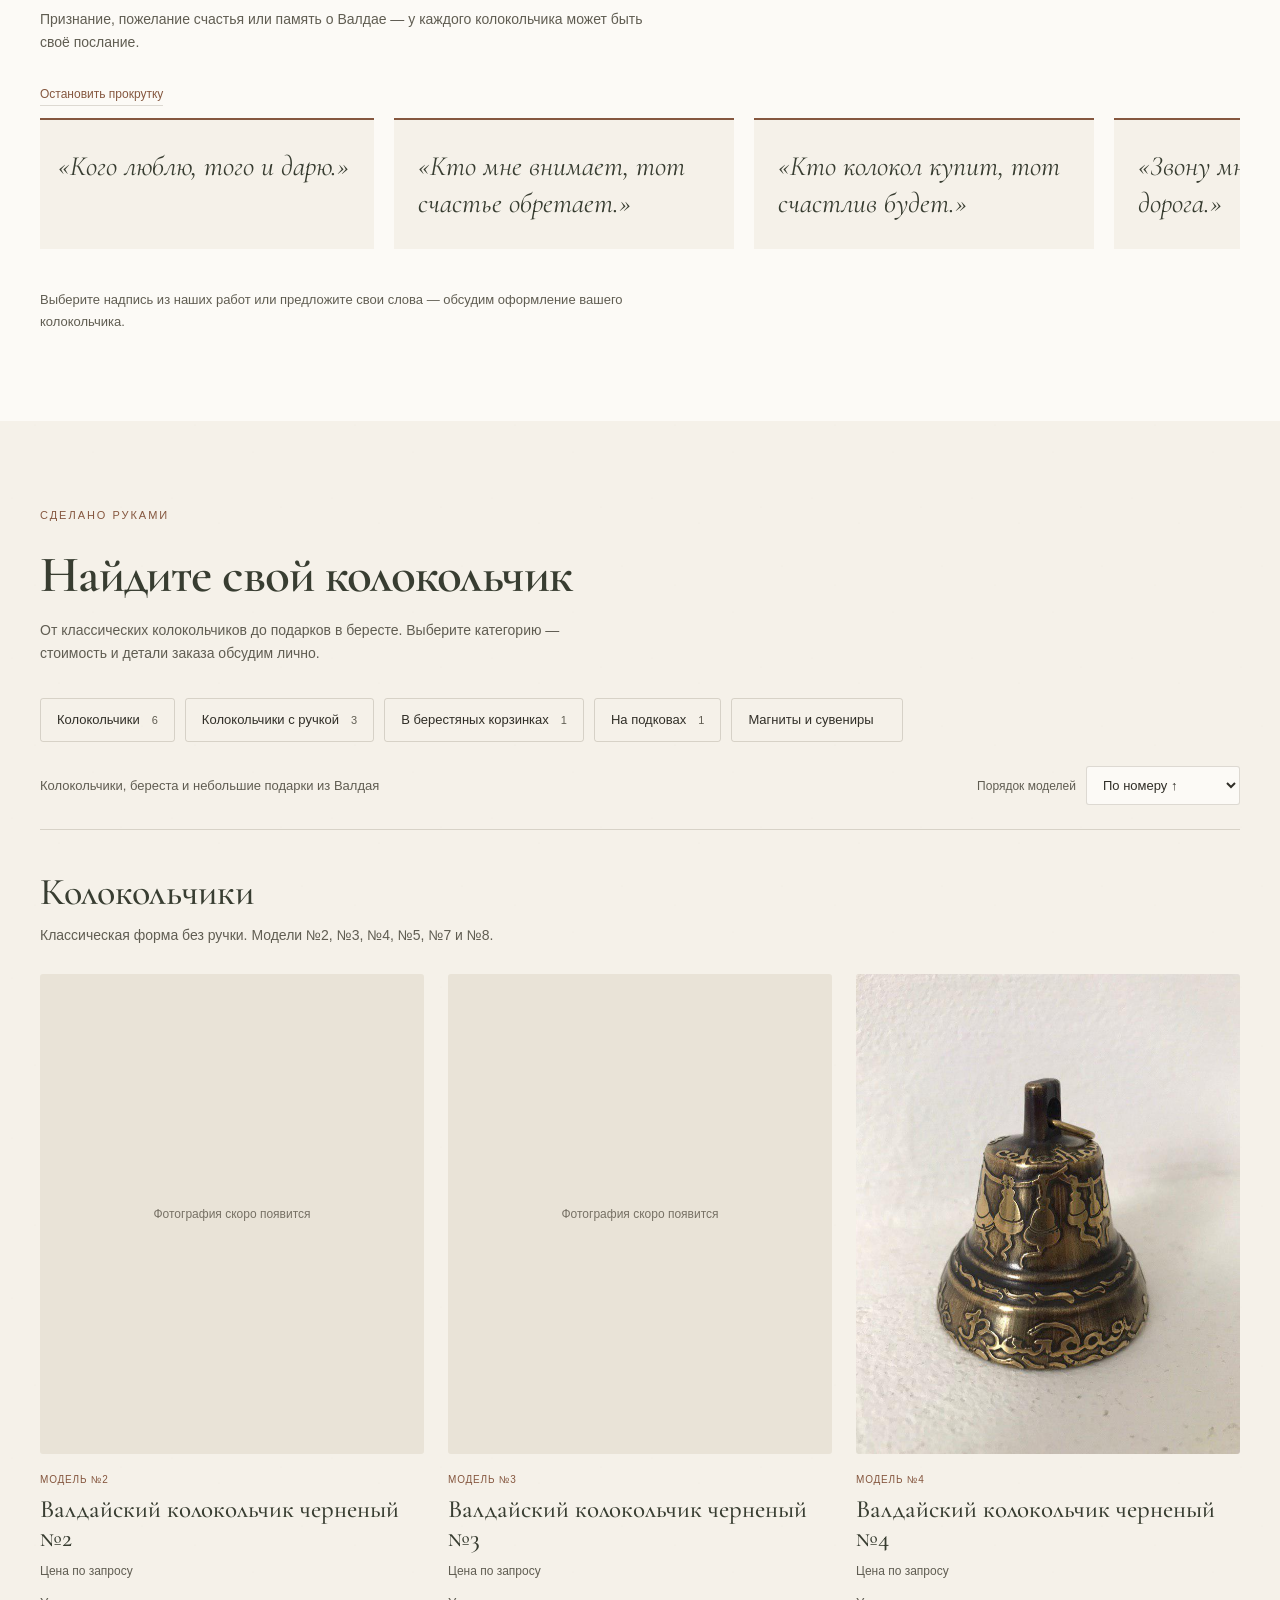
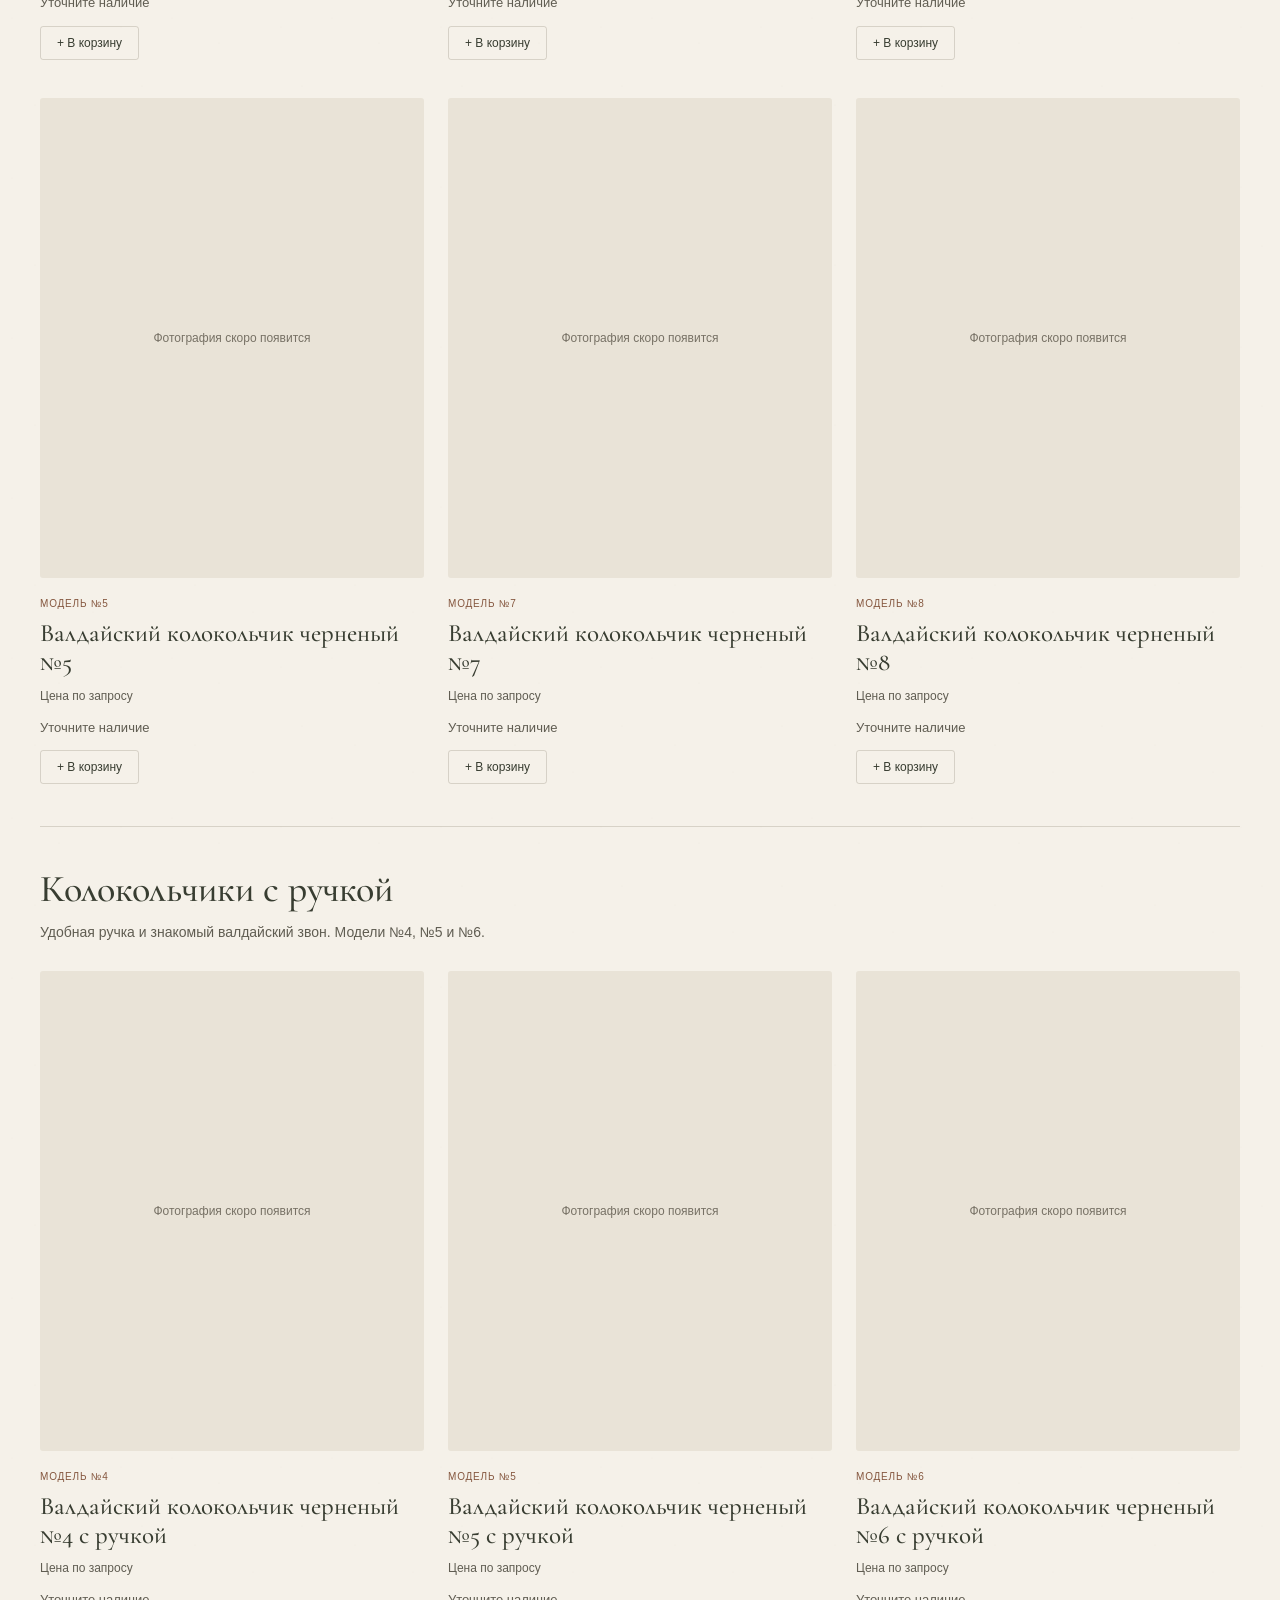
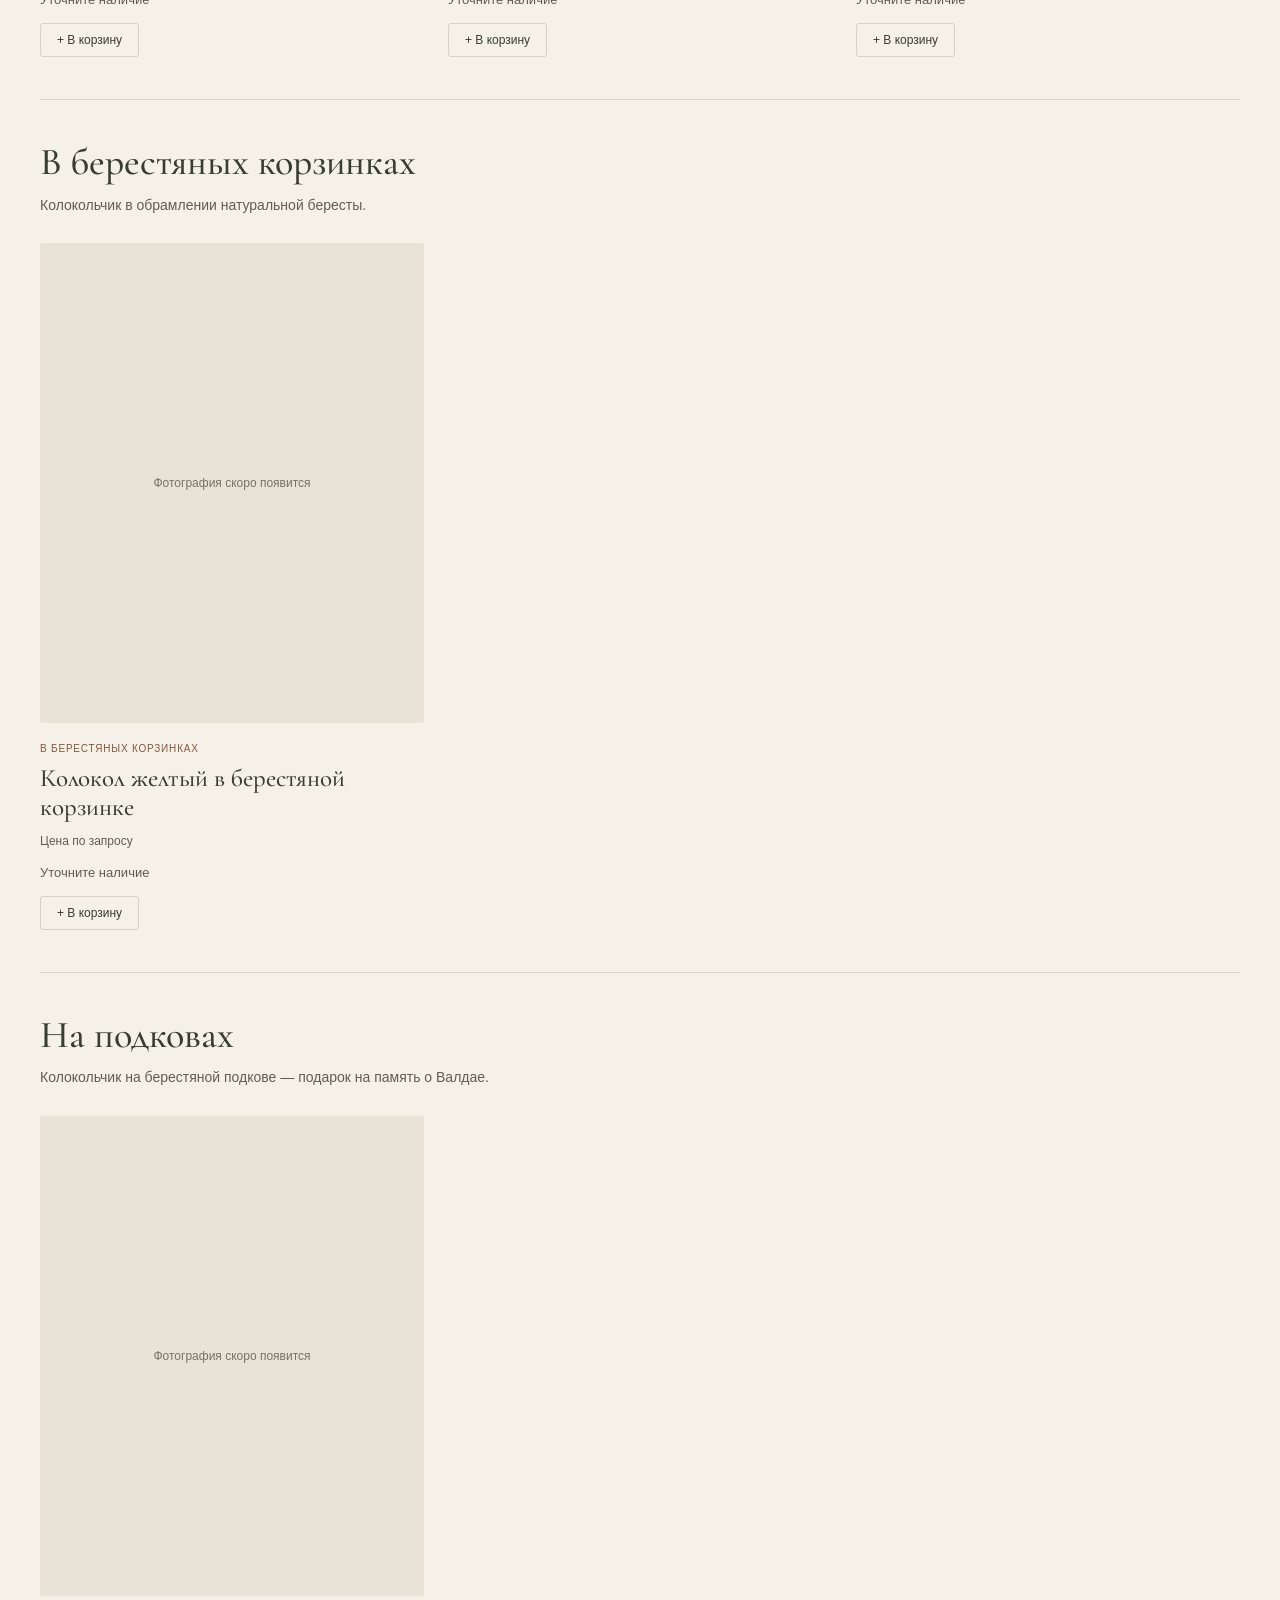
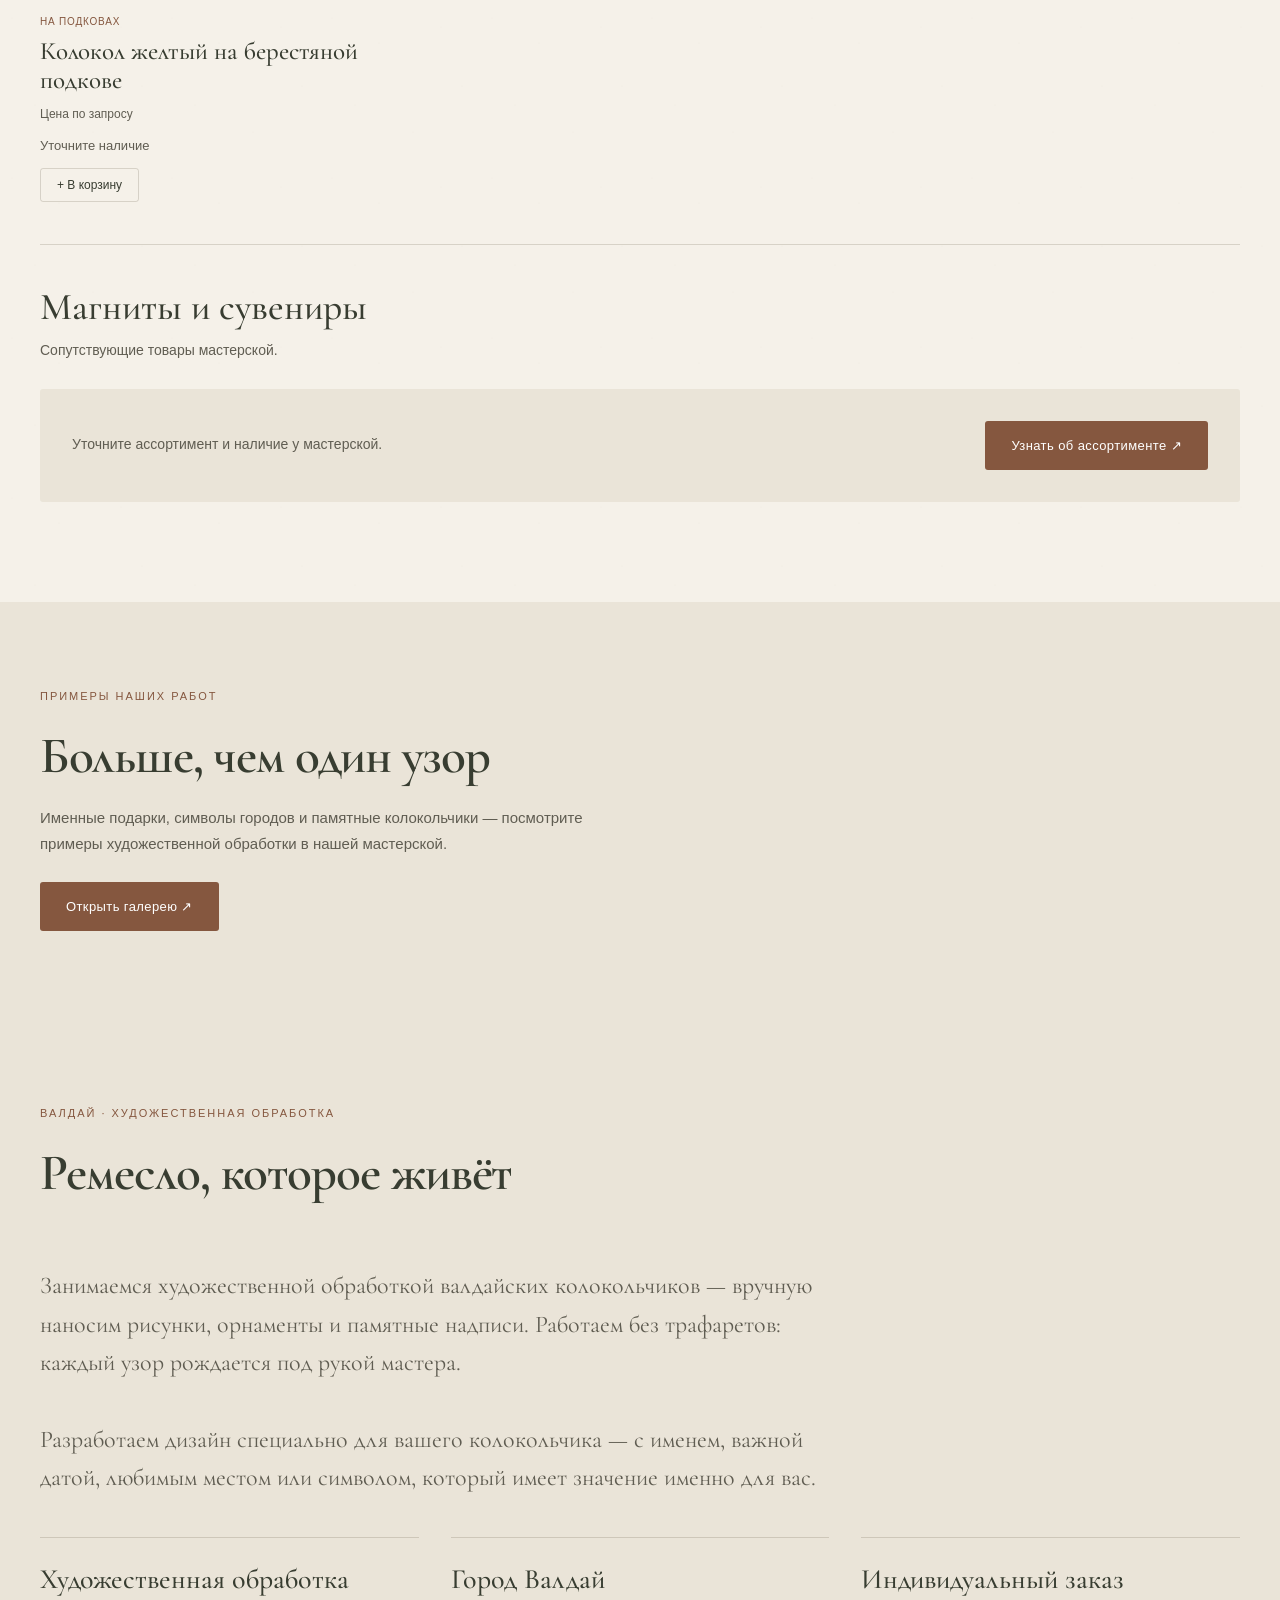
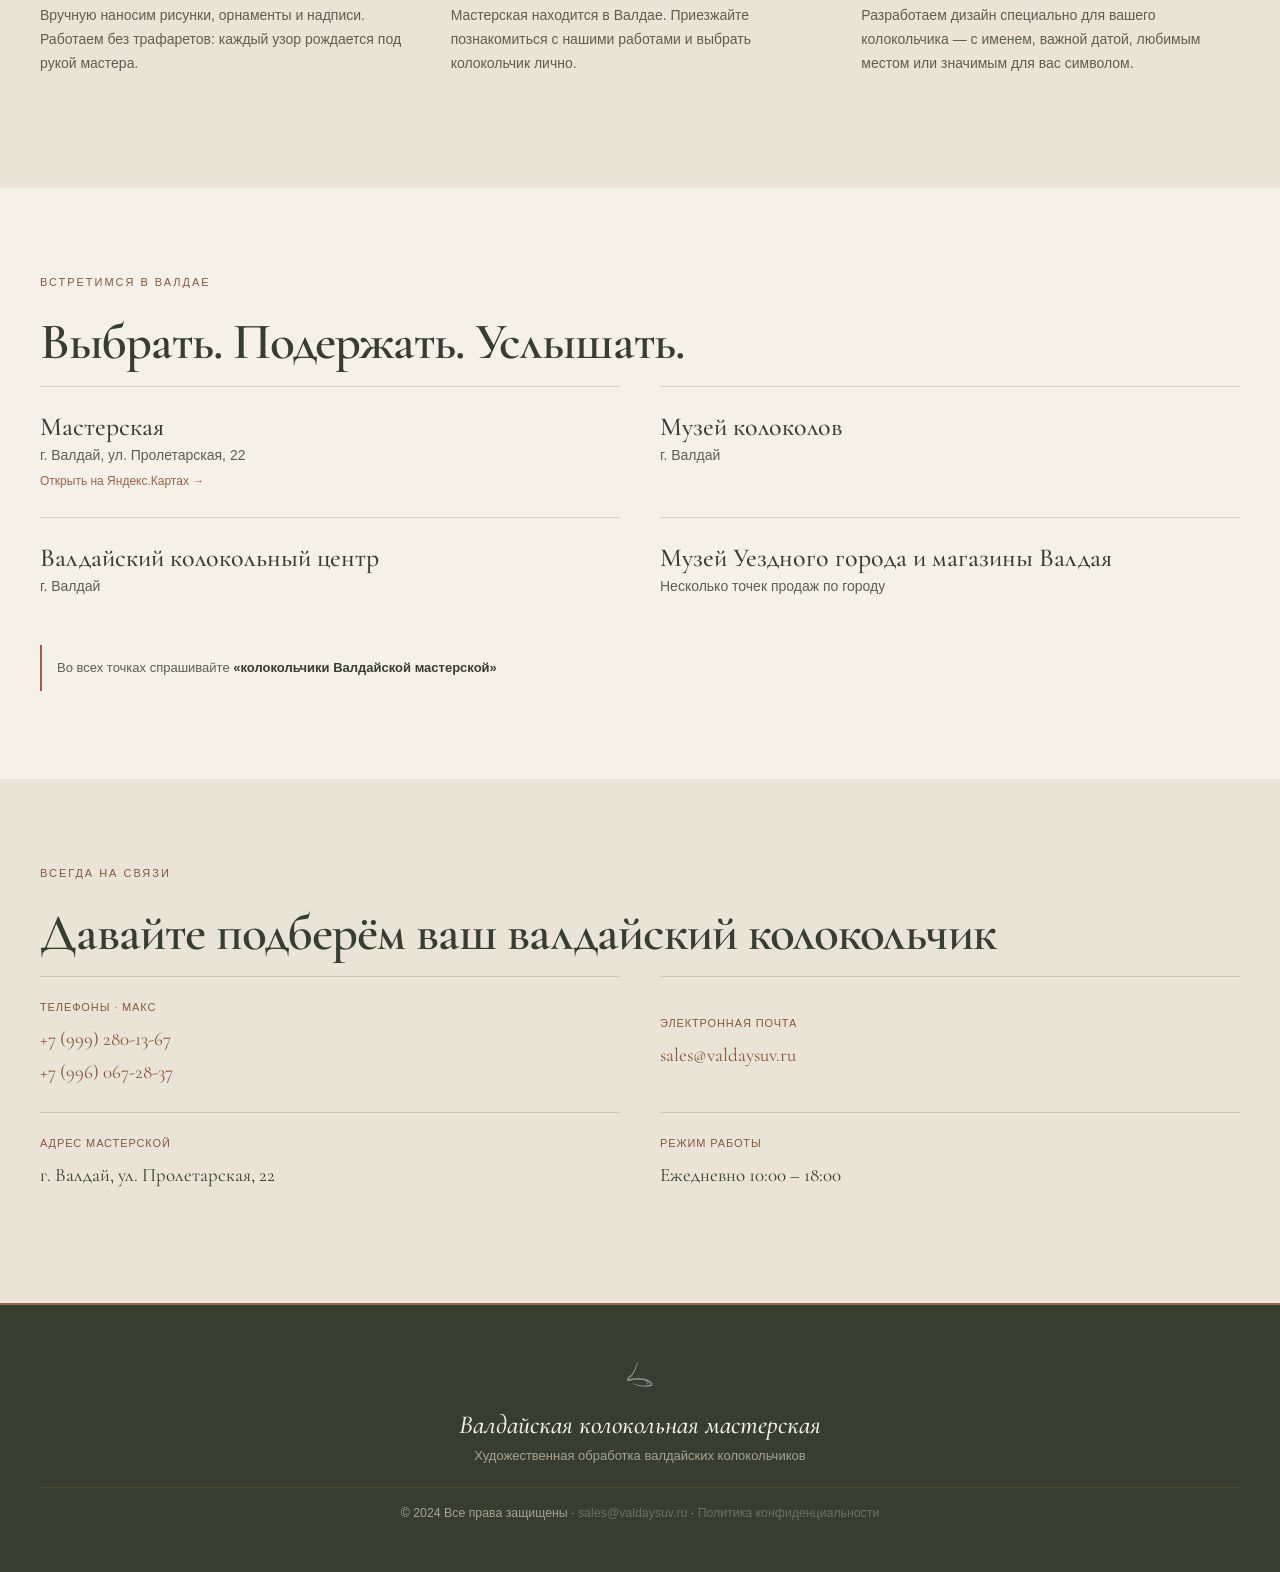
==== commit b68c12d0: "Use compact mobile pause control and refresh changed assets" ====
--- a/index.html
+++ b/index.html
@@ -7,8 +7,8 @@
     <link rel="preconnect" href="https://fonts.googleapis.com">
     <link rel="preconnect" href="https://fonts.gstatic.com" crossorigin>
     <link href="https://fonts.googleapis.com/css2?family=Cormorant+Garamond:ital,wght@0,400;0,600;0,700;1,400;1,600&family=EB+Garamond:ital,wght@0,400;0,500;1,400&display=swap" rel="stylesheet">
-    <link rel="stylesheet" href="src/home.css">
-    <link rel="stylesheet" href="src/styles.css">
+    <link rel="stylesheet" href="src/home.css?v=309bb6c93f2b">
+    <link rel="stylesheet" href="src/styles.css?v=befdeac498f5">
     <meta name="description" content="Художественная обработка валдайских колокольчиков: узоры, рисунки и индивидуальные надписи. Заказ в мастерской в Валдае, самовывоз и доставка по России.">
     <meta name="robots" content="index, follow, max-image-preview:large">
     <link rel="canonical" href="https://valdaysuv.ru/">
@@ -124,7 +124,7 @@
         <div class="history-text"><p>История валдайского колокольчика связана с дорогой между Москвой и Петербургом. Во второй половине XVIII века Валдай стал одним из центров изготовления ямщицких колокольчиков. Их подвешивали под дугой конской упряжи — отсюда название «поддужные».</p><p>В пути колокольчик подавал сигнал о приближении экипажа и сопровождал пение ямщика. Особое место занимали надписи по нижнему краю — «юбке» колокольчика: пожелания, добрые слова и послания тому, кому его дарили. Сегодня эту традицию продолжают и в нашей мастерской: вручную наносим надписи, которые делают подарок личным.</p></div>
         <p class="history-source">Об истории колокольчика: <a href="https://www.prlib.ru/history/619320" target="_blank" rel="noopener">Президентская библиотека ↗</a></p>
         <div class="inscriptions-heading"><span class="eyebrow">Традиционные надписи нашей мастерской</span><h2 class="sec-title">Слова, которые хочется подарить</h2><p>Признание, пожелание счастья или память о Валдае — у каждого колокольчика может быть своё послание.</p></div>
-        <div class="inscriptions-controls"><button type="button" id="inscriptionsToggle" class="inscriptions-toggle" aria-controls="inscriptionsRail" hidden>Остановить прокрутку</button></div>
+        <div class="inscriptions-controls"><button type="button" id="inscriptionsToggle" class="inscriptions-toggle" aria-controls="inscriptionsRail" hidden><span class="inscriptions-toggle-icon" aria-hidden="true">Ⅱ</span><span class="inscriptions-toggle-label">Остановить прокрутку</span></button></div>
         <div class="inscriptions-grid" id="inscriptionsRail" tabindex="0" role="region" aria-label="Традиционные надписи на колокольчиках"><blockquote class="inscription"><p>«Кого люблю, того и дарю.»</p></blockquote><blockquote class="inscription"><p>«Кто мне внимает, тот счастье обретает.»</p></blockquote><blockquote class="inscription"><p>«Кто колокол купит, тот счастлив будет.»</p></blockquote><blockquote class="inscription"><p>«Звону много — веселей дорога.»</p></blockquote><blockquote class="inscription"><p>«Купи, не скупись, со мной веселись.»</p></blockquote><blockquote class="inscription"><p>«Лит для того, кто купит его.»</p></blockquote><blockquote class="inscription"><p>«Мчится тройка удалая, колокольчик Дар Валдая.»</p></blockquote><blockquote class="inscription"><p>«Валдайский Иверский монастырь.»</p></blockquote></div>
         <p class="inscriptions-note">Выберите надпись из наших работ или предложите свои слова — обсудим оформление вашего колокольчика.</p>
     </div>
@@ -474,7 +474,7 @@
     </div>
 </div>
 
-<script src="src/script.js" defer></script>
-<script src="src/inscriptions.js" defer></script>
+<script src="src/script.js?v=f4d5c7b9d80c" defer></script>
+<script src="src/inscriptions.js?v=99913ad13558" defer></script>
 </body>
 </html>
--- a/src/styles.css
+++ b/src/styles.css
@@ -696,3 +696,11 @@
 .inscriptions-controls { display: flex; align-items: baseline; justify-content: space-between; flex-wrap: wrap; gap: 8px 20px; margin-bottom: 12px; }
 .inscriptions-controls .inscriptions-hint { margin: 0; }
 .inscriptions-toggle { border: 0; border-bottom: 1px solid var(--bgold); padding: 4px 0; background: transparent; color: var(--rust); font: 12px Arial, sans-serif; cursor: pointer; }
+
+.inscriptions-toggle-icon { display: none; }
+@media (max-width: 760px) {
+    .inscriptions-controls { justify-content: flex-end; }
+    .inscriptions-toggle { width: 40px; height: 40px; padding: 0; border: 1px solid var(--bgold); border-radius: 50%; }
+    .inscriptions-toggle-label { display: none; }
+    .inscriptions-toggle-icon { display: inline-block; font-size: 16px; }
+}
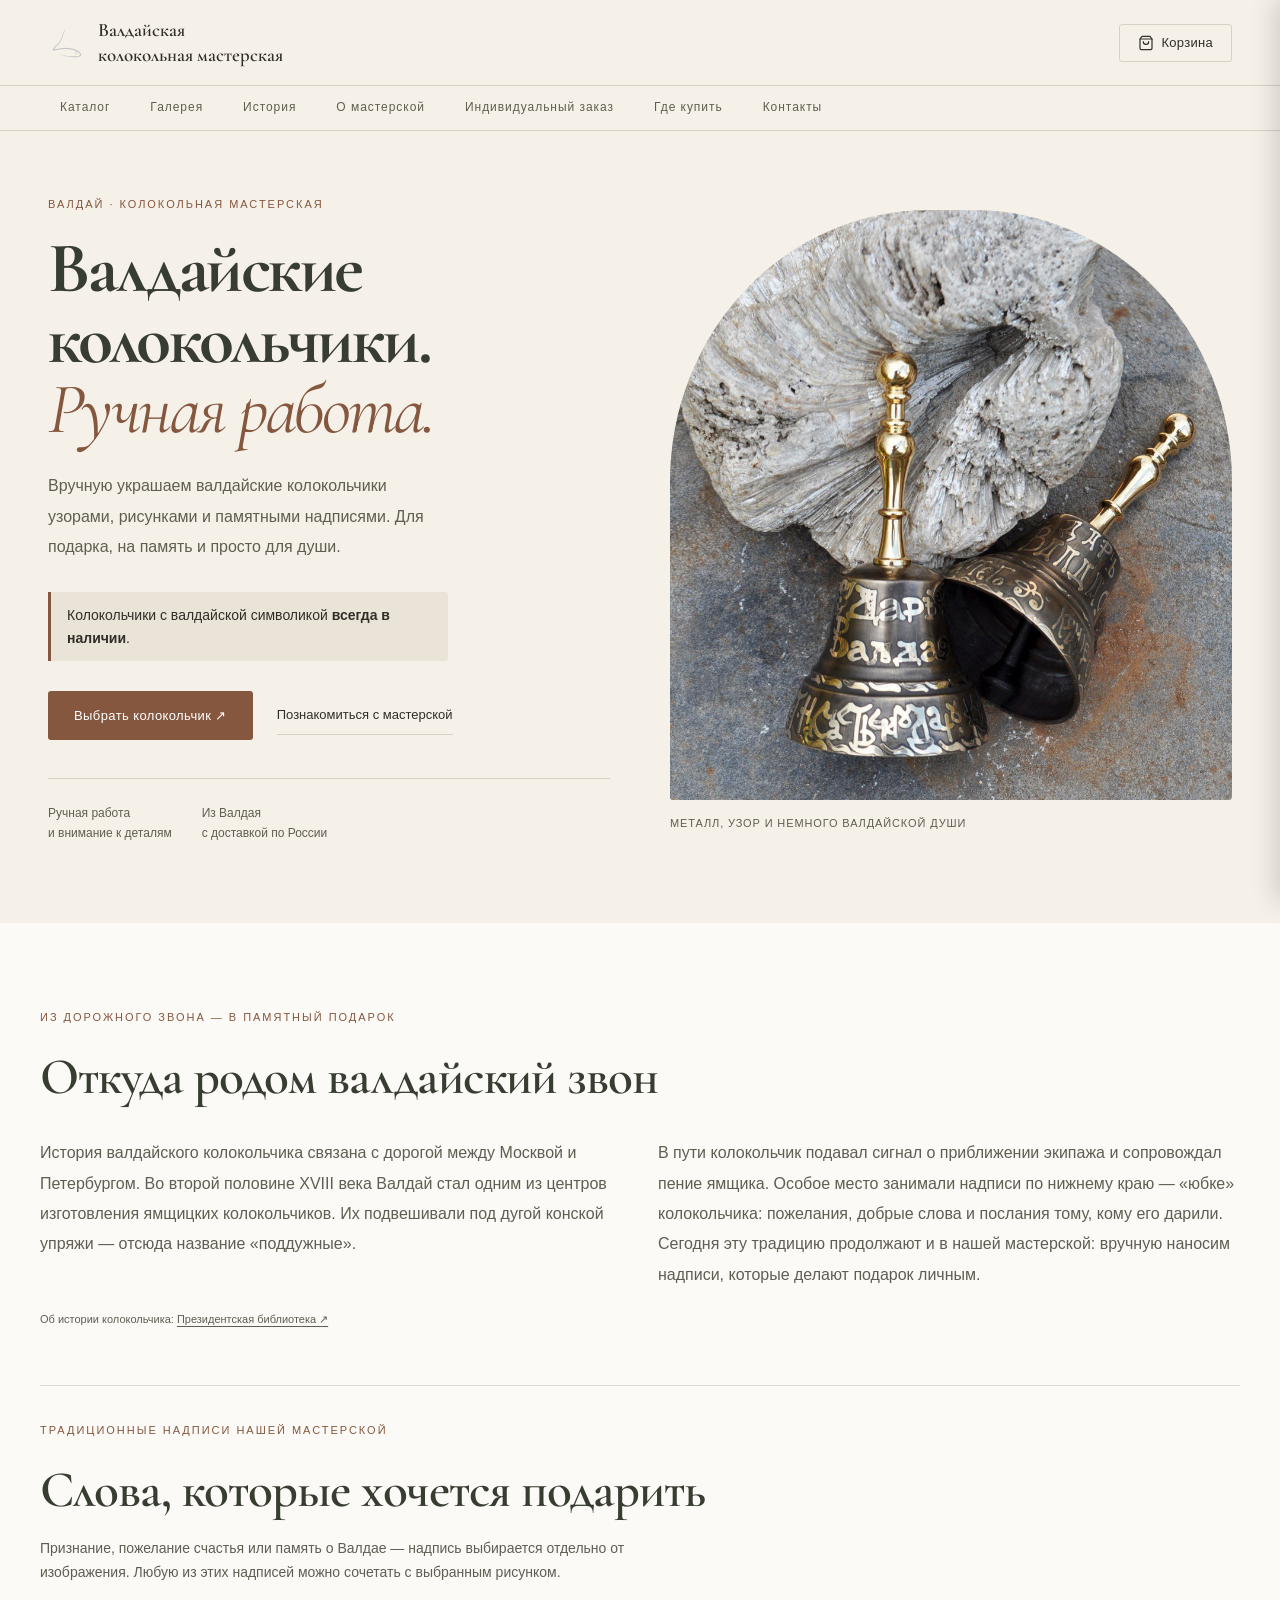
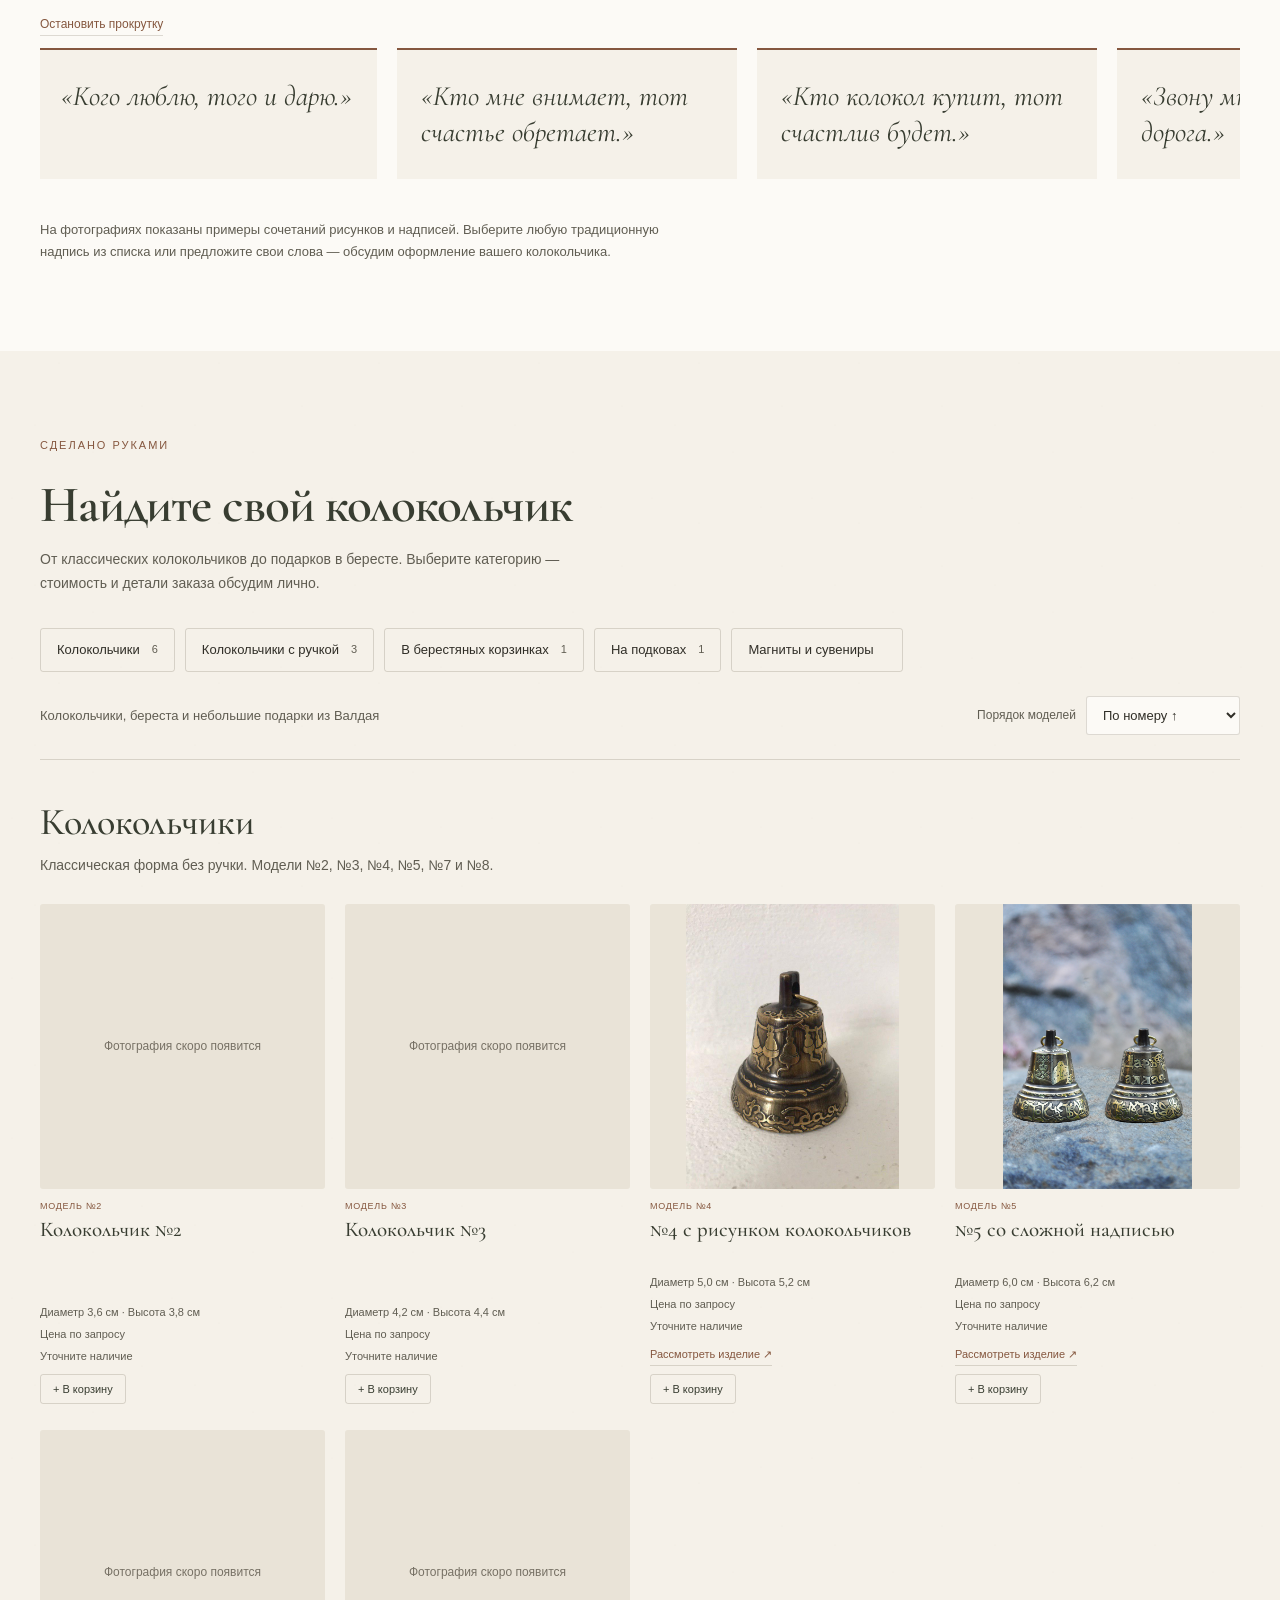
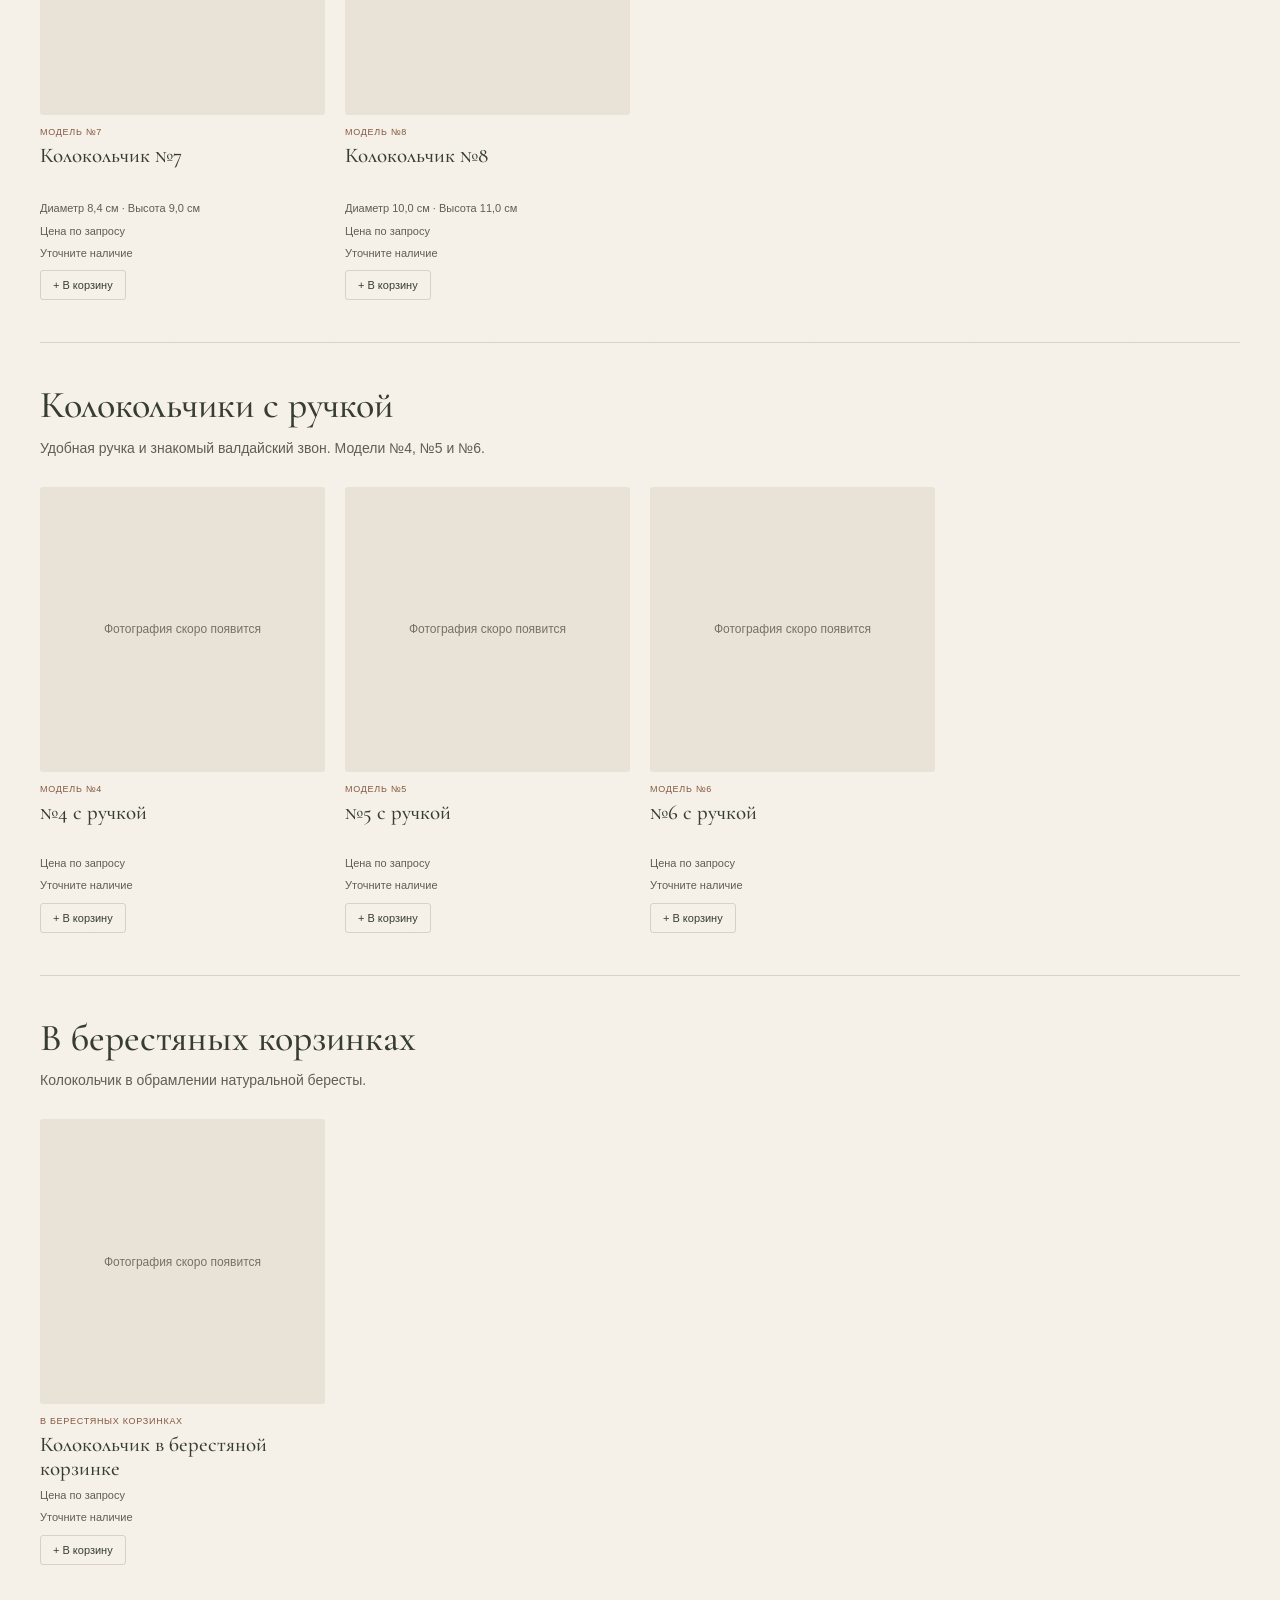
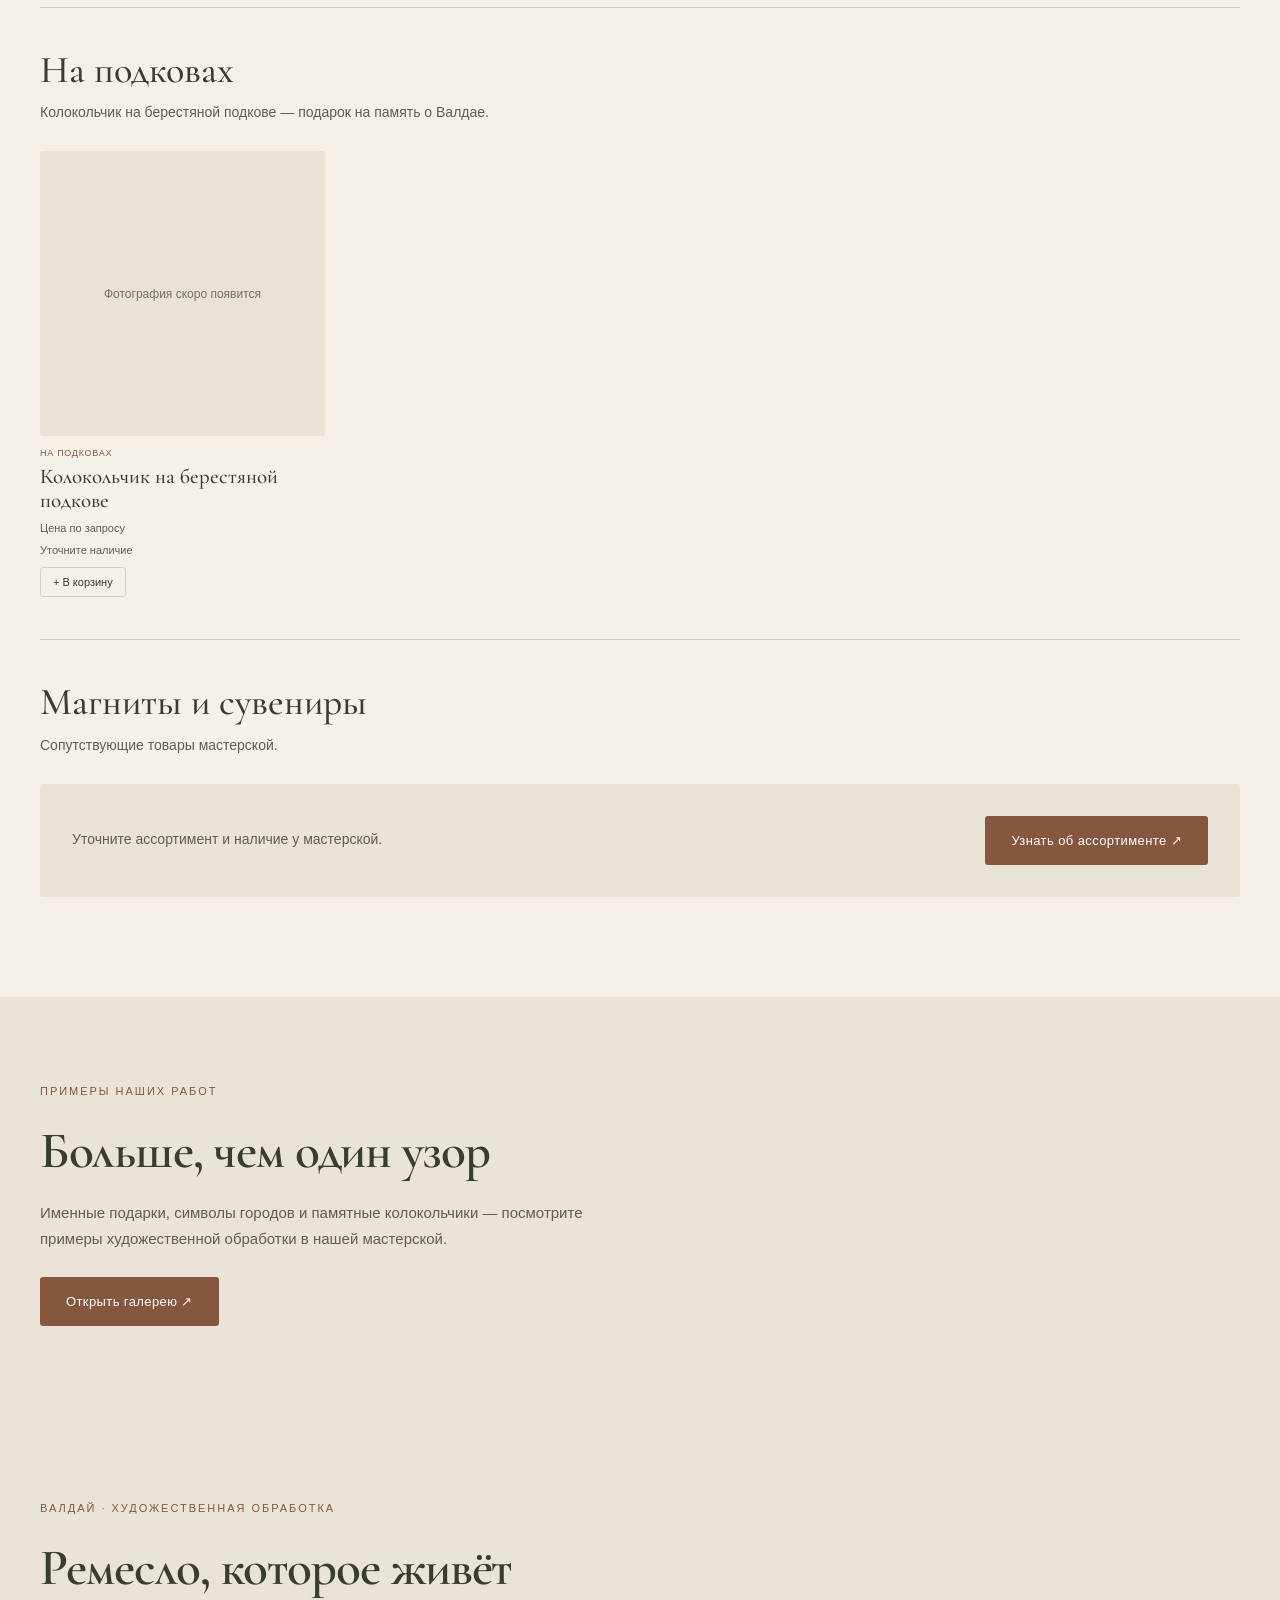
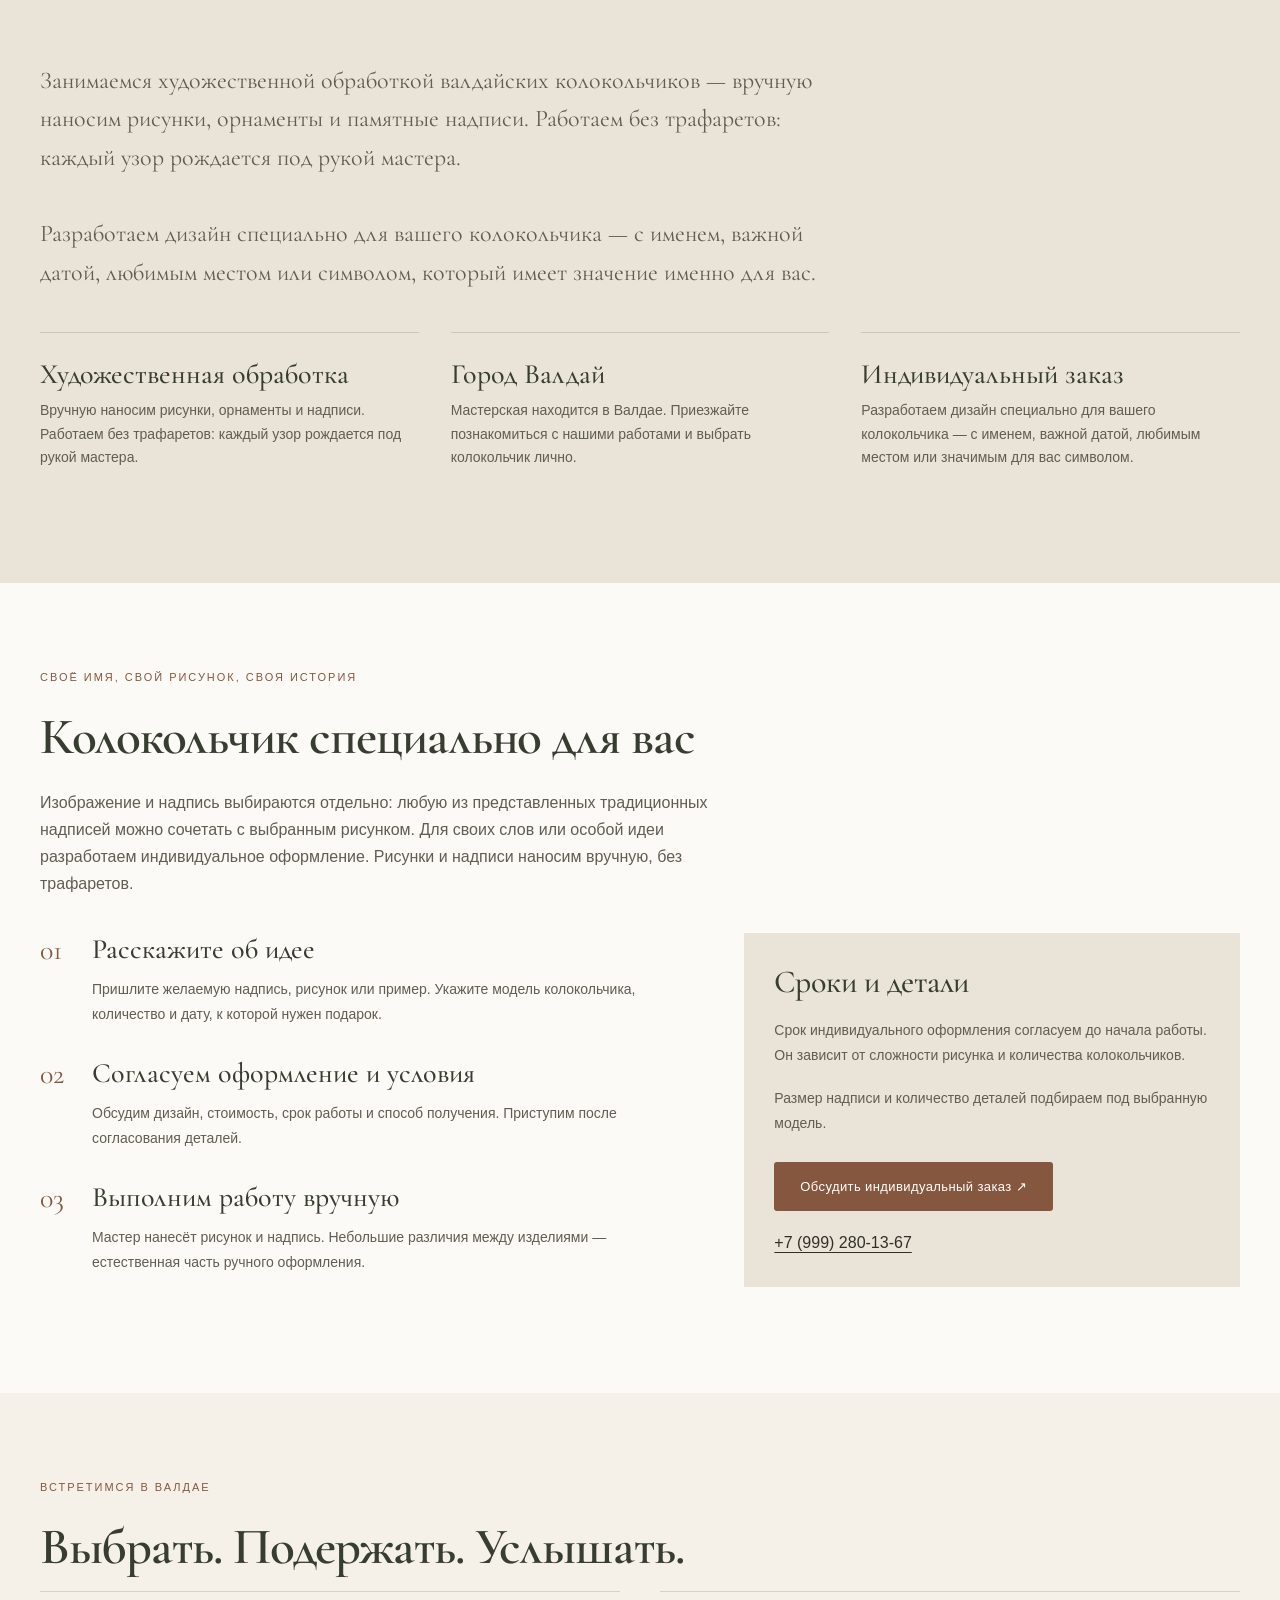
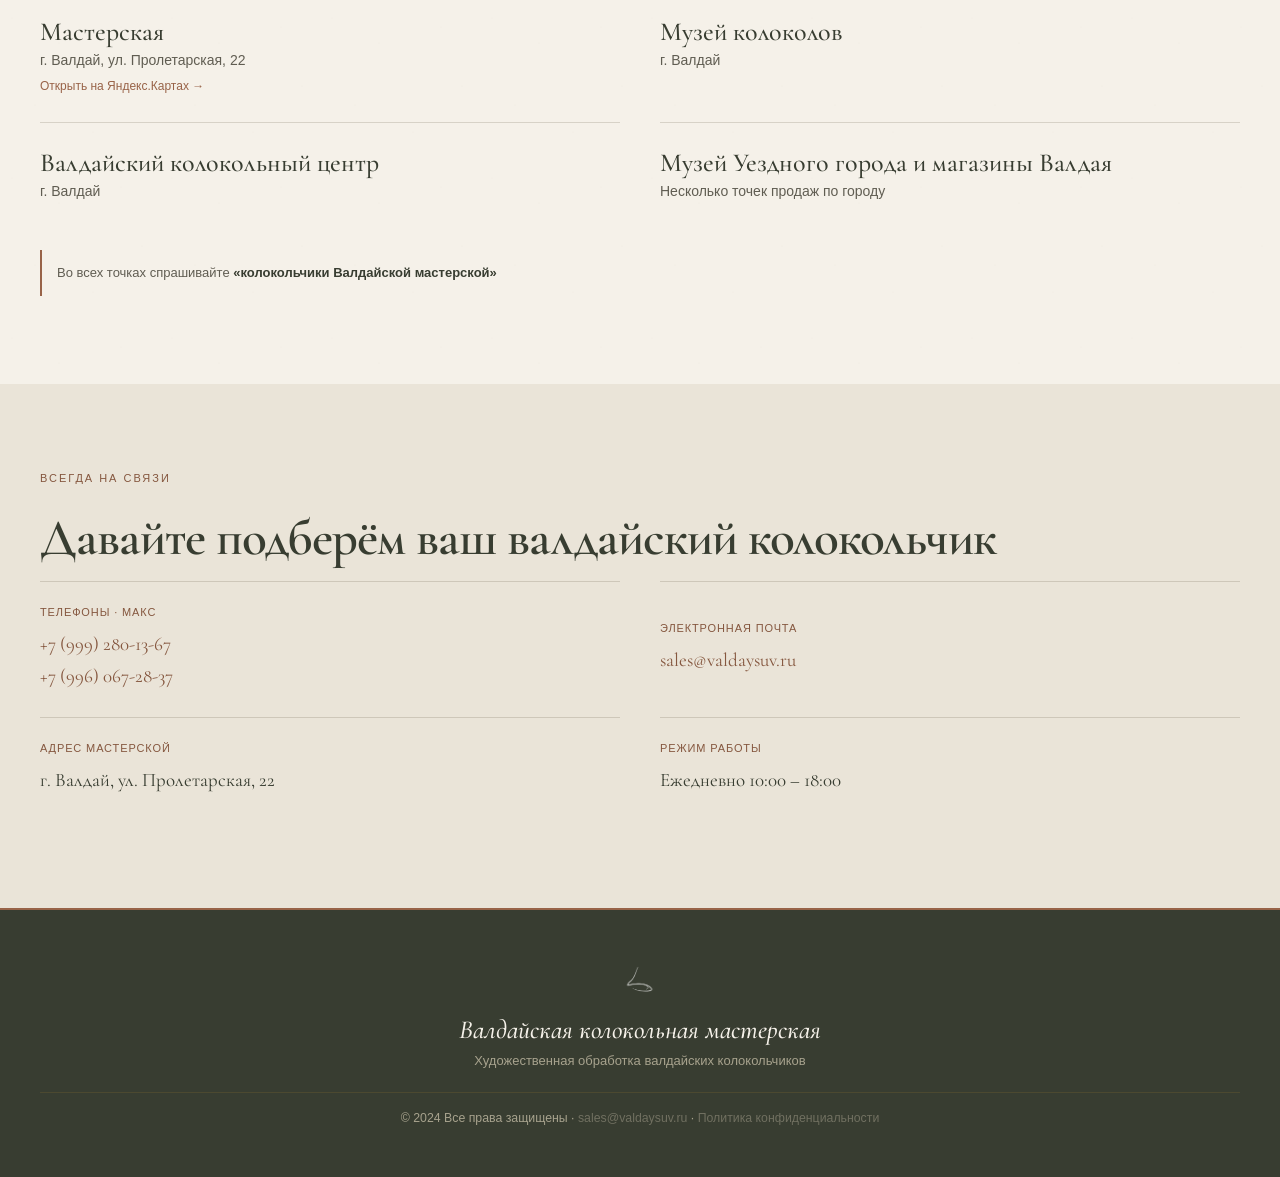
==== commit 04ad9c84: "Refine catalog and gallery, organize photos and add product details" ====
--- a/index.html
+++ b/index.html
@@ -8,23 +8,24 @@
     <link rel="preconnect" href="https://fonts.gstatic.com" crossorigin>
     <link href="https://fonts.googleapis.com/css2?family=Cormorant+Garamond:ital,wght@0,400;0,600;0,700;1,400;1,600&family=EB+Garamond:ital,wght@0,400;0,500;1,400&display=swap" rel="stylesheet">
     <link rel="stylesheet" href="src/home.css?v=309bb6c93f2b">
-    <link rel="stylesheet" href="src/styles.css?v=befdeac498f5">
+    <link rel="stylesheet" href="src/styles.css?v=7862f1284be7">
+    <link rel="stylesheet" href="src/shop.css?v=f33f738bdf57">
     <meta name="description" content="Художественная обработка валдайских колокольчиков: узоры, рисунки и индивидуальные надписи. Заказ в мастерской в Валдае, самовывоз и доставка по России.">
     <meta name="robots" content="index, follow, max-image-preview:large">
     <link rel="canonical" href="https://valdaysuv.ru/">
-    <link rel="icon" type="image/png" href="img/logo.png">
+    <link rel="icon" type="image/png" href="img/shared/logo.png">
     <meta property="og:type" content="website">
     <meta property="og:locale" content="ru_RU">
     <meta property="og:site_name" content="Валдайская колокольная мастерская">
     <meta property="og:title" content="Валдайские колокольчики с художественной обработкой — мастерская в Валдае">
     <meta property="og:description" content="Художественная обработка валдайских колокольчиков: узоры, рисунки и индивидуальные надписи. Заказ в мастерской в Валдае, самовывоз и доставка по России.">
     <meta property="og:url" content="https://valdaysuv.ru/">
-    <meta property="og:image" content="https://valdaysuv.ru/img/photo_5325715840693302141_y.jpg">
+    <meta property="og:image" content="https://valdaysuv.ru/img/shared/photo_5325715840693302141_y.jpg">
     <meta property="og:image:alt" content="Валдайские колокольчики с художественной обработкой">
     <meta name="twitter:card" content="summary_large_image">
     <meta name="twitter:title" content="Валдайские колокольчики с художественной обработкой — мастерская в Валдае">
     <meta name="twitter:description" content="Художественная обработка валдайских колокольчиков: узоры, рисунки и индивидуальные надписи. Заказ в мастерской в Валдае, самовывоз и доставка по России.">
-    <meta name="twitter:image" content="https://valdaysuv.ru/img/photo_5325715840693302141_y.jpg">
+    <meta name="twitter:image" content="https://valdaysuv.ru/img/shared/photo_5325715840693302141_y.jpg">
     <script type="application/ld+json">
 {
   "@context": "https://schema.org",
@@ -34,8 +35,8 @@
       "@id": "https://valdaysuv.ru/#workshop",
       "name": "Валдайская колокольная мастерская",
       "url": "https://valdaysuv.ru/",
-      "image": "https://valdaysuv.ru/img/photo_5325715840693302141_y.jpg",
-      "logo": "https://valdaysuv.ru/img/logo.png",
+      "image": "https://valdaysuv.ru/img/shared/photo_5325715840693302141_y.jpg",
+      "logo": "https://valdaysuv.ru/img/shared/logo.png",
       "telephone": [
         "+79992801367",
         "+79960672837"
@@ -79,7 +80,7 @@
 <header>
     <div class="header-inner">
         <a href="index.html" class="logo-link">
-            <img src="img/logo.png" alt="Валдайская колокольная мастерская" class="logo">
+            <img src="img/shared/logo.png" alt="Валдайская колокольная мастерская" class="logo">
             <span class="site-name">Валдайская<br>колокольная мастерская</span>
         </a>
         <button class="cart-btn" onclick="openCart()">
@@ -98,6 +99,7 @@
             <a href="gallery.html">Галерея</a>
             <a href="#history">История</a>
             <a href="#about">О мастерской</a>
+            <a href="#custom-order">Индивидуальный заказ</a>
             <a href="#where-to-buy">Где купить</a>
             <a href="#contacts">Контакты</a>
         </div>
@@ -109,13 +111,13 @@
 <section class="hero">
     <div class="hero-frame">
         <span class="eyebrow">Валдай · Колокольная мастерская</span>
-        <h1>Валдайские колокольчики.<br><em>Ручная работа.<br>Живой звук.</em></h1>
+        <h1>Валдайские колокольчики.<br><em>Ручная работа.</em></h1>
         <p>Вручную украшаем валдайские колокольчики узорами, рисунками и памятными надписями. Для подарка, на память и просто для души.</p>
         <p class="hero-availability">Колокольчики с валдайской символикой <strong>всегда в наличии</strong>.</p>
         <div class="hero-actions"><a href="#catalog" class="btn-primary">Выбрать колокольчик ↗</a><a href="#about" class="text-link">Познакомиться с мастерской</a></div>
         <div class="hero-footnote"><span>Ручная работа<br>и внимание к деталям</span><span>Из Валдая<br>с доставкой по России</span></div>
     </div>
-    <figure class="hero-photo"><img src="img/photo_5325715840693302141_y.jpg" alt="Два валдайских колокольчика с золотистыми ручками на камне" fetchpriority="high"><figcaption>МЕТАЛЛ, УЗОР И НЕМНОГО ВАЛДАЙСКОЙ ДУШИ</figcaption></figure>
+    <figure class="hero-photo"><img src="img/shared/photo_5325715840693302141_y.jpg" alt="Два валдайских колокольчика с золотистыми ручками на камне" fetchpriority="high"><figcaption>МЕТАЛЛ, УЗОР И НЕМНОГО ВАЛДАЙСКОЙ ДУШИ</figcaption></figure>
 </section>
 
 <section id="history" class="history-section">
@@ -123,10 +125,10 @@
         <div class="history-heading"><span class="eyebrow">Из дорожного звона — в памятный подарок</span><h2 class="sec-title">Откуда родом валдайский звон</h2></div>
         <div class="history-text"><p>История валдайского колокольчика связана с дорогой между Москвой и Петербургом. Во второй половине XVIII века Валдай стал одним из центров изготовления ямщицких колокольчиков. Их подвешивали под дугой конской упряжи — отсюда название «поддужные».</p><p>В пути колокольчик подавал сигнал о приближении экипажа и сопровождал пение ямщика. Особое место занимали надписи по нижнему краю — «юбке» колокольчика: пожелания, добрые слова и послания тому, кому его дарили. Сегодня эту традицию продолжают и в нашей мастерской: вручную наносим надписи, которые делают подарок личным.</p></div>
         <p class="history-source">Об истории колокольчика: <a href="https://www.prlib.ru/history/619320" target="_blank" rel="noopener">Президентская библиотека ↗</a></p>
-        <div class="inscriptions-heading"><span class="eyebrow">Традиционные надписи нашей мастерской</span><h2 class="sec-title">Слова, которые хочется подарить</h2><p>Признание, пожелание счастья или память о Валдае — у каждого колокольчика может быть своё послание.</p></div>
+        <div class="inscriptions-heading"><span class="eyebrow">Традиционные надписи нашей мастерской</span><h2 class="sec-title">Слова, которые хочется подарить</h2><p>Признание, пожелание счастья или память о Валдае — надпись выбирается отдельно от изображения. Любую из этих надписей можно сочетать с выбранным рисунком.</p></div>
         <div class="inscriptions-controls"><button type="button" id="inscriptionsToggle" class="inscriptions-toggle" aria-controls="inscriptionsRail" hidden><span class="inscriptions-toggle-icon" aria-hidden="true">Ⅱ</span><span class="inscriptions-toggle-label">Остановить прокрутку</span></button></div>
         <div class="inscriptions-grid" id="inscriptionsRail" tabindex="0" role="region" aria-label="Традиционные надписи на колокольчиках"><blockquote class="inscription"><p>«Кого люблю, того и дарю.»</p></blockquote><blockquote class="inscription"><p>«Кто мне внимает, тот счастье обретает.»</p></blockquote><blockquote class="inscription"><p>«Кто колокол купит, тот счастлив будет.»</p></blockquote><blockquote class="inscription"><p>«Звону много — веселей дорога.»</p></blockquote><blockquote class="inscription"><p>«Купи, не скупись, со мной веселись.»</p></blockquote><blockquote class="inscription"><p>«Лит для того, кто купит его.»</p></blockquote><blockquote class="inscription"><p>«Мчится тройка удалая, колокольчик Дар Валдая.»</p></blockquote><blockquote class="inscription"><p>«Валдайский Иверский монастырь.»</p></blockquote></div>
-        <p class="inscriptions-note">Выберите надпись из наших работ или предложите свои слова — обсудим оформление вашего колокольчика.</p>
+        <p class="inscriptions-note">На фотографиях показаны примеры сочетаний рисунков и надписей. Выберите любую традиционную надпись из списка или предложите свои слова — обсудим оформление вашего колокольчика.</p>
     </div>
 </section>
 
@@ -141,48 +143,54 @@
 <div class="catalog-group-heading"><h3 id="heading-bells">Колокольчики</h3><p>Классическая форма без ручки. Модели №2, №3, №4, №5, №7 и №8.</p></div><div class="catalog-grid catalog-group-grid"><article class="product-card" id="product-1" data-category="bells" data-size-number="2" data-product-id="1" data-product-name="Валдайский колокольчик черненый №2" data-product-image="">
     <div class="product-placeholder"><span>Фотография скоро появится</span></div>
     <div class="product-info"><span class="product-type">Модель №2</span>
-        <h4 class="product-name">Валдайский колокольчик черненый №2</h4>
-        <p class="product-price">Цена по запросу</p><p class="product-availability">Уточните наличие</p>
+        <h4 class="product-name">Колокольчик №2</h4><p class="product-detail product-dimensions">Диаметр 3,6 см · Высота 3,8 см</p>
+        <p class="product-price">Цена по запросу</p><p class="product-availability">Уточните наличие</p>
+
         <button class="btn-add" id="ba1" onclick="addToCart(1)" hidden>+ В корзину</button>
     </div>
 </article>
 <article class="product-card" id="product-2" data-category="bells" data-size-number="3" data-product-id="2" data-product-name="Валдайский колокольчик черненый №3" data-product-image="">
     <div class="product-placeholder"><span>Фотография скоро появится</span></div>
     <div class="product-info"><span class="product-type">Модель №3</span>
-        <h4 class="product-name">Валдайский колокольчик черненый №3</h4>
-        <p class="product-price">Цена по запросу</p><p class="product-availability">Уточните наличие</p>
+        <h4 class="product-name">Колокольчик №3</h4><p class="product-detail product-dimensions">Диаметр 4,2 см · Высота 4,4 см</p>
+        <p class="product-price">Цена по запросу</p><p class="product-availability">Уточните наличие</p>
+
         <button class="btn-add" id="ba2" onclick="addToCart(2)" hidden>+ В корзину</button>
     </div>
 </article>
-<article class="product-card" id="product-3" data-category="bells" data-size-number="4" data-product-id="3" data-product-name="Валдайский колокольчик черненый №4" data-product-image="img/nomer4.jpg">
-    <img class="product-img" src="img/nomer4.jpg" alt="Валдайский колокольчик черненый №4" loading="lazy">
+<article class="product-card" id="product-3" data-category="bells" data-size-number="4" data-product-id="3" data-product-name="Валдайский колокольчик черненый №4" data-product-image="img/shop/nomer4.jpg">
+    <img class="product-img" src="img/shop/nomer4.jpg" alt="Валдайский колокольчик черненый №4" loading="lazy">
     <div class="product-info"><span class="product-type">Модель №4</span>
-        <h4 class="product-name">Валдайский колокольчик черненый №4</h4>
-        <p class="product-price">Цена по запросу</p><p class="product-availability">Уточните наличие</p>
+        <h4 class="product-name">№4 с рисунком колокольчиков</h4><p class="product-detail product-dimensions">Диаметр 5,0 см · Высота 5,2 см</p><p class="product-detail product-description">На фото — колокольчик №4 с рисунком колокольчиков. Надпись можно выбрать отдельно: любой из перечисленных на сайте традиционных вариантов подходит независимо от изображения.</p>
+        <p class="product-price">Цена по запросу</p><p class="product-availability">Уточните наличие</p>
+<button type="button" class="product-more" data-product-details="3" hidden>Рассмотреть изделие ↗</button>
         <button class="btn-add" id="ba3" onclick="addToCart(3)" hidden>+ В корзину</button>
     </div>
 </article>
-<article class="product-card" id="product-4" data-category="bells" data-size-number="5" data-product-id="4" data-product-name="Валдайский колокольчик черненый №5" data-product-image="">
-    <div class="product-placeholder"><span>Фотография скоро появится</span></div>
+<article class="product-card" id="product-4" data-category="bells" data-size-number="5" data-product-id="4" data-product-name="Валдайский колокольчик чернёный №5 со сложной надписью" data-product-image="img/shop/nomer5slojvld.png">
+    <div class="product-photos"><img class="product-img" src="img/shop/nomer5slojvld.png" alt="Валдайский колокольчик чернёный №5 со сложной надписью" loading="lazy"><div class="product-photo-thumbs" aria-label="Ракурсы товара"><button type="button" class="product-photo-button" data-photo="img/shop/nomer5slojvld.png" data-caption="№5 со сложной надписью — два вида на камне" aria-label="№5 со сложной надписью — два вида на камне" aria-pressed="true"><img src="img/shop/nomer5slojvld.png" alt="" loading="lazy"></button><button type="button" class="product-photo-button" data-photo="img/shop/bell-no5-complex-dar-valdaya.jpg" data-caption="№5 — надпись «Дар Валдая»" aria-label="№5 — надпись «Дар Валдая»" aria-pressed="false"><img src="img/shop/bell-no5-complex-dar-valdaya.jpg" alt="" loading="lazy"></button><button type="button" class="product-photo-button" data-photo="img/shop/bell-no5-complex-coat-of-arms.jpg" data-caption="№5 — герб Валдая" aria-label="№5 — герб Валдая" aria-pressed="false"><img src="img/shop/bell-no5-complex-coat-of-arms.jpg" alt="" loading="lazy"></button></div></div>
     <div class="product-info"><span class="product-type">Модель №5</span>
-        <h4 class="product-name">Валдайский колокольчик черненый №5</h4>
-        <p class="product-price">Цена по запросу</p><p class="product-availability">Уточните наличие</p>
+        <h4 class="product-name">№5 со сложной надписью</h4><p class="product-detail product-dimensions">Диаметр 6,0 см · Высота 6,2 см</p><p class="product-detail product-description">На фото — колокольчик №5 с гербом Валдая, надписью «Дар Валдая» и сложным оформлением юбки. Традиционную надпись можно выбрать отдельно от изображения.</p>
+        <p class="product-price">Цена по запросу</p><p class="product-availability">Уточните наличие</p>
+<button type="button" class="product-more" data-product-details="4" hidden>Рассмотреть изделие ↗</button>
         <button class="btn-add" id="ba4" onclick="addToCart(4)" hidden>+ В корзину</button>
     </div>
 </article>
 <article class="product-card" id="product-5" data-category="bells" data-size-number="7" data-product-id="5" data-product-name="Валдайский колокольчик черненый №7" data-product-image="">
     <div class="product-placeholder"><span>Фотография скоро появится</span></div>
     <div class="product-info"><span class="product-type">Модель №7</span>
-        <h4 class="product-name">Валдайский колокольчик черненый №7</h4>
-        <p class="product-price">Цена по запросу</p><p class="product-availability">Уточните наличие</p>
+        <h4 class="product-name">Колокольчик №7</h4><p class="product-detail product-dimensions">Диаметр 8,4 см · Высота 9,0 см</p>
+        <p class="product-price">Цена по запросу</p><p class="product-availability">Уточните наличие</p>
+
         <button class="btn-add" id="ba5" onclick="addToCart(5)" hidden>+ В корзину</button>
     </div>
 </article>
 <article class="product-card" id="product-6" data-category="bells" data-size-number="8" data-product-id="6" data-product-name="Валдайский колокольчик черненый №8" data-product-image="">
     <div class="product-placeholder"><span>Фотография скоро появится</span></div>
     <div class="product-info"><span class="product-type">Модель №8</span>
-        <h4 class="product-name">Валдайский колокольчик черненый №8</h4>
-        <p class="product-price">Цена по запросу</p><p class="product-availability">Уточните наличие</p>
+        <h4 class="product-name">Колокольчик №8</h4><p class="product-detail product-dimensions">Диаметр 10,0 см · Высота 11,0 см</p>
+        <p class="product-price">Цена по запросу</p><p class="product-availability">Уточните наличие</p>
+
         <button class="btn-add" id="ba6" onclick="addToCart(6)" hidden>+ В корзину</button>
     </div>
 </article></div></section>
@@ -190,24 +198,27 @@
 <div class="catalog-group-heading"><h3 id="heading-handles">Колокольчики с ручкой</h3><p>Удобная ручка и знакомый валдайский звон. Модели №4, №5 и №6.</p></div><div class="catalog-grid catalog-group-grid"><article class="product-card" id="product-7" data-category="handles" data-size-number="4" data-product-id="7" data-product-name="Валдайский колокольчик черненый №4 с ручкой" data-product-image="">
     <div class="product-placeholder"><span>Фотография скоро появится</span></div>
     <div class="product-info"><span class="product-type">Модель №4</span>
-        <h4 class="product-name">Валдайский колокольчик черненый №4 с ручкой</h4>
-        <p class="product-price">Цена по запросу</p><p class="product-availability">Уточните наличие</p>
+        <h4 class="product-name">№4 с ручкой</h4>
+        <p class="product-price">Цена по запросу</p><p class="product-availability">Уточните наличие</p>
+
         <button class="btn-add" id="ba7" onclick="addToCart(7)" hidden>+ В корзину</button>
     </div>
 </article>
 <article class="product-card" id="product-8" data-category="handles" data-size-number="5" data-product-id="8" data-product-name="Валдайский колокольчик черненый №5 с ручкой" data-product-image="">
     <div class="product-placeholder"><span>Фотография скоро появится</span></div>
     <div class="product-info"><span class="product-type">Модель №5</span>
-        <h4 class="product-name">Валдайский колокольчик черненый №5 с ручкой</h4>
-        <p class="product-price">Цена по запросу</p><p class="product-availability">Уточните наличие</p>
+        <h4 class="product-name">№5 с ручкой</h4>
+        <p class="product-price">Цена по запросу</p><p class="product-availability">Уточните наличие</p>
+
         <button class="btn-add" id="ba8" onclick="addToCart(8)" hidden>+ В корзину</button>
     </div>
 </article>
 <article class="product-card" id="product-9" data-category="handles" data-size-number="6" data-product-id="9" data-product-name="Валдайский колокольчик черненый №6 с ручкой" data-product-image="">
     <div class="product-placeholder"><span>Фотография скоро появится</span></div>
     <div class="product-info"><span class="product-type">Модель №6</span>
-        <h4 class="product-name">Валдайский колокольчик черненый №6 с ручкой</h4>
-        <p class="product-price">Цена по запросу</p><p class="product-availability">Уточните наличие</p>
+        <h4 class="product-name">№6 с ручкой</h4>
+        <p class="product-price">Цена по запросу</p><p class="product-availability">Уточните наличие</p>
+
         <button class="btn-add" id="ba9" onclick="addToCart(9)" hidden>+ В корзину</button>
     </div>
 </article></div></section>
@@ -215,8 +226,9 @@
 <div class="catalog-group-heading"><h3 id="heading-baskets">В берестяных корзинках</h3><p>Колокольчик в обрамлении натуральной бересты.</p></div><div class="catalog-grid catalog-group-grid"><article class="product-card" id="product-10" data-category="baskets" data-size-number="0" data-product-id="10" data-product-name="Колокол желтый в берестяной корзинке" data-product-image="">
     <div class="product-placeholder"><span>Фотография скоро появится</span></div>
     <div class="product-info"><span class="product-type">В берестяных корзинках</span>
-        <h4 class="product-name">Колокол желтый в берестяной корзинке</h4>
-        <p class="product-price">Цена по запросу</p><p class="product-availability">Уточните наличие</p>
+        <h4 class="product-name">Колокольчик в берестяной корзинке</h4>
+        <p class="product-price">Цена по запросу</p><p class="product-availability">Уточните наличие</p>
+
         <button class="btn-add" id="ba10" onclick="addToCart(10)" hidden>+ В корзину</button>
     </div>
 </article></div></section>
@@ -224,13 +236,31 @@
 <div class="catalog-group-heading"><h3 id="heading-horseshoes">На подковах</h3><p>Колокольчик на берестяной подкове — подарок на память о Валдае.</p></div><div class="catalog-grid catalog-group-grid"><article class="product-card" id="product-11" data-category="horseshoes" data-size-number="0" data-product-id="11" data-product-name="Колокол желтый на берестяной подкове" data-product-image="">
     <div class="product-placeholder"><span>Фотография скоро появится</span></div>
     <div class="product-info"><span class="product-type">На подковах</span>
-        <h4 class="product-name">Колокол желтый на берестяной подкове</h4>
-        <p class="product-price">Цена по запросу</p><p class="product-availability">Уточните наличие</p>
+        <h4 class="product-name">Колокольчик на берестяной подкове</h4>
+        <p class="product-price">Цена по запросу</p><p class="product-availability">Уточните наличие</p>
+
         <button class="btn-add" id="ba11" onclick="addToCart(11)" hidden>+ В корзину</button>
     </div>
 </article></div></section>
 <section class="catalog-group" id="catalog-souvenirs" aria-labelledby="heading-souvenirs">
-<div class="catalog-group-heading"><h3 id="heading-souvenirs">Магниты и сувениры</h3><p>Сопутствующие товары мастерской.</p></div><div class="catalog-request"><p>Уточните ассортимент и наличие у мастерской.</p><a class="btn-primary" href="mailto:sales@valdaysuv.ru?subject=%D0%9C%D0%B0%D0%B3%D0%BD%D0%B8%D1%82%D1%8B%20%D0%B8%20%D1%81%D1%83%D0%B2%D0%B5%D0%BD%D0%B8%D1%80%D1%8B">Узнать об ассортименте ↗</a></div></section></div>
+<div class="catalog-group-heading"><h3 id="heading-souvenirs">Магниты и сувениры</h3><p>Сопутствующие товары мастерской.</p></div><div class="catalog-request"><p>Уточните ассортимент и наличие у мастерской.</p><a class="btn-primary" href="mailto:sales@valdaysuv.ru?subject=%D0%9C%D0%B0%D0%B3%D0%BD%D0%B8%D1%82%D1%8B%20%D0%B8%20%D1%81%D1%83%D0%B2%D0%B5%D0%BD%D0%B8%D1%80%D1%8B">Узнать об ассортименте ↗</a></div></section></div><template id="product-detail-3">
+<div class="product-detail-layout">
+    <div class="product-detail-photos"><a class="product-detail-image-link" href="img/shop/nomer4.jpg" target="_blank" rel="noopener"><img class="product-detail-image" src="img/shop/nomer4.jpg" alt="Валдайский колокольчик черненый №4"></a><div class="product-detail-thumbnails"></div></div>
+    <div class="product-detail-description"><span class="eyebrow">Модель №4</span><h2 class="product-dialog-title" id="product-dialog-title-3">Валдайский колокольчик черненый №4</h2><p>На фото — колокольчик №4 с рисунком колокольчиков. Надпись можно выбрать отдельно: любой из перечисленных на сайте традиционных вариантов подходит независимо от изображения.</p><ul class="product-feature-list"><li>Рисунок колокольчиков на фото</li><li>Надпись выбирается отдельно от изображения</li><li>Художественная обработка вручную, без трафаретов</li></ul>
+    <dl class="product-specs"><div><dt>Размеры</dt><dd>Диаметр 5,0 см · Высота 5,2 см</dd></div><div><dt>Наличие</dt><dd>Уточните наличие</dd></div><div><dt>Стоимость</dt><dd>Цена по запросу</dd></div></dl>
+    <div class="product-design-note"><h3>Ваше оформление</h3><p>Выберите изображение и любую традиционную надпись из представленных на сайте. Также можно предложить свои слова и обсудить индивидуальный дизайн. Фото показывает один из вариантов оформления.</p></div>
+    <button type="button" class="btn-primary product-detail-select" data-select-product="3">Выбрать для заявки →</button><p class="product-select-note">Добавим изделие в корзину. Оформление и стоимость согласуем перед заказом.</p></div>
+</div>
+</template>
+<template id="product-detail-4">
+<div class="product-detail-layout">
+    <div class="product-detail-photos"><a class="product-detail-image-link" href="img/shop/nomer5slojvld.png" target="_blank" rel="noopener"><img class="product-detail-image" src="img/shop/nomer5slojvld.png" alt="Валдайский колокольчик чернёный №5 со сложной надписью"></a><div class="product-detail-thumbnails"><button type="button" class="product-detail-thumb" data-photo="img/shop/nomer5slojvld.png" data-caption="№5 со сложной надписью — два вида на камне" aria-label="№5 со сложной надписью — два вида на камне" aria-pressed="true"><img src="img/shop/nomer5slojvld.png" alt="" loading="lazy"></button><button type="button" class="product-detail-thumb" data-photo="img/shop/bell-no5-complex-dar-valdaya.jpg" data-caption="№5 — надпись «Дар Валдая»" aria-label="№5 — надпись «Дар Валдая»" aria-pressed="false"><img src="img/shop/bell-no5-complex-dar-valdaya.jpg" alt="" loading="lazy"></button><button type="button" class="product-detail-thumb" data-photo="img/shop/bell-no5-complex-coat-of-arms.jpg" data-caption="№5 — герб Валдая" aria-label="№5 — герб Валдая" aria-pressed="false"><img src="img/shop/bell-no5-complex-coat-of-arms.jpg" alt="" loading="lazy"></button></div></div>
+    <div class="product-detail-description"><span class="eyebrow">Модель №5</span><h2 class="product-dialog-title" id="product-dialog-title-4">Валдайский колокольчик чернёный №5 со сложной надписью</h2><p>На фото — колокольчик №5 с гербом Валдая, надписью «Дар Валдая» и сложным оформлением юбки. Традиционную надпись можно выбрать отдельно от изображения.</p><ul class="product-feature-list"><li>Герб Валдая на фото</li><li>Любая из представленных традиционных надписей</li><li>Художественная обработка вручную, без трафаретов</li></ul>
+    <dl class="product-specs"><div><dt>Размеры</dt><dd>Диаметр 6,0 см · Высота 6,2 см</dd></div><div><dt>Наличие</dt><dd>Уточните наличие</dd></div><div><dt>Стоимость</dt><dd>Цена по запросу</dd></div></dl>
+    <div class="product-design-note"><h3>Ваше оформление</h3><p>Изображение и надпись выбираются отдельно. Все перечисленные на сайте традиционные надписи подходят к выбранному рисунку. Свои слова, индивидуальный дизайн и детали оформления согласуем при заказе.</p></div>
+    <button type="button" class="btn-primary product-detail-select" data-select-product="4">Выбрать для заявки →</button><p class="product-select-note">Добавим изделие в корзину. Оформление и стоимость согласуем перед заказом.</p></div>
+</div>
+</template>
         <noscript><p>Для заказа позвоните <a href="tel:+79992801367">+7 (999) 280-13-67</a> или напишите <a href="mailto:sales@valdaysuv.ru">sales@valdaysuv.ru</a>.</p></noscript>
     </div>
 </section>
@@ -271,6 +301,22 @@
     </div>
 </section>
 
+<section id="custom-order" class="custom-order-section">
+    <div class="container">
+        <span class="eyebrow">Своё имя, свой рисунок, своя история</span>
+        <h2 class="sec-title">Колокольчик специально для вас</h2>
+        <p class="custom-order-intro">Изображение и надпись выбираются отдельно: любую из представленных традиционных надписей можно сочетать с выбранным рисунком. Для своих слов или особой идеи разработаем индивидуальное оформление. Рисунки и надписи наносим вручную, без трафаретов.</p>
+        <div class="custom-order-layout">
+            <ol class="custom-order-steps">
+                <li><h3>Расскажите об идее</h3><p>Пришлите желаемую надпись, рисунок или пример. Укажите модель колокольчика, количество и дату, к которой нужен подарок.</p></li>
+                <li><h3>Согласуем оформление и условия</h3><p>Обсудим дизайн, стоимость, срок работы и способ получения. Приступим после согласования деталей.</p></li>
+                <li><h3>Выполним работу вручную</h3><p>Мастер нанесёт рисунок и надпись. Небольшие различия между изделиями — естественная часть ручного оформления.</p></li>
+            </ol>
+            <aside class="custom-order-summary"><h3>Сроки и детали</h3><p>Срок индивидуального оформления согласуем до начала работы. Он зависит от сложности рисунка и количества колокольчиков.</p><p>Размер надписи и количество деталей подбираем под выбранную модель.</p><a class="btn-primary" href="mailto:sales@valdaysuv.ru?subject=Индивидуальный%20заказ%20колокольчиков">Обсудить индивидуальный заказ ↗</a><a class="custom-order-phone" href="tel:+79992801367">+7 (999) 280-13-67</a></aside>
+        </div>
+    </div>
+</section>
+
 <!-- WHERE TO BUY -->
 <section id="where-to-buy">
     <div class="container">
@@ -354,7 +400,7 @@
 </main>
 <footer>
     <div class="container">
-        <img src="img/logo.png" alt="Валдайская колокольная мастерская" class="footer-logo">
+        <img src="img/shared/logo.png" alt="Валдайская колокольная мастерская" class="footer-logo">
         <div class="footer-orn">❦ ✦ ❦</div>
         <h3>Валдайская колокольная мастерская</h3>
         <p>Художественная обработка валдайских колокольчиков</p>
@@ -382,6 +428,11 @@
         <button class="btn-checkout" onclick="openOrderModal()">Оформить заказ →</button>
     </div>
 </div>
+
+<dialog class="product-dialog" id="productDialog" aria-label="Карточка изделия">
+    <div class="product-dialog-header"><span>Колокольчики мастерской</span><button type="button" id="closeProductDialog" aria-label="Закрыть карточку" autofocus>×</button></div>
+    <div id="productDialogContent"></div>
+</dialog>
 
 <!-- ORDER MODAL -->
 <div class="modal-wrap" id="orderWrap">
@@ -474,7 +525,8 @@
     </div>
 </div>
 
-<script src="src/script.js?v=f4d5c7b9d80c" defer></script>
+<script src="src/script.js?v=882e04750ec6" defer></script>
+<script src="src/shop.js?v=522cc78a1c4b" defer></script>
 <script src="src/inscriptions.js?v=99913ad13558" defer></script>
 </body>
 </html>
--- a/src/styles.css
+++ b/src/styles.css
@@ -704,3 +704,9 @@
     .inscriptions-toggle-label { display: none; }
     .inscriptions-toggle-icon { display: inline-block; font-size: 16px; }
 }
+
+
+.product-photo-thumbs { display: flex; gap: 8px; padding-top: 10px; }
+.product-photo-button { padding: 3px; width: 58px; height: 64px; border: 1px solid var(--bgold); border-radius: 3px; background: var(--cream); cursor: pointer; }
+.product-photo-button img { width: 100%; height: 100%; object-fit: cover; }
+.product-photo-button[aria-pressed="true"] { border-color: var(--rust); box-shadow: 0 0 0 1px var(--rust); }
--- a/src/shop.css
+++ b/src/shop.css
@@ -0,0 +1,69 @@
+.product-more { align-self: flex-start; margin-bottom: 14px; padding: 6px 0; color: var(--rust); border: 0; border-bottom: 1px solid var(--bgold); background: transparent; font: 12px Arial, sans-serif; cursor: pointer; }
+.product-dialog { width: min(1040px, 94vw); max-width: 94vw; max-height: 92vh; max-height: 92dvh; margin: auto; padding: 0; background: var(--cream); color: var(--ink); border: 1px solid var(--bgold); border-radius: 5px; }
+.product-dialog::backdrop { background: rgb(20 24 19 / 85%); }
+.product-dialog-header { position: sticky; top: 0; z-index: 1; display: flex; align-items: center; justify-content: space-between; padding: 10px 16px 10px 28px; background: var(--cream); border-bottom: 1px solid var(--bgold); }
+.product-dialog-header span { font-size: 11px; color: var(--ink2); }
+.product-dialog-header button { width: 44px; height: 44px; border: 0; background: transparent; color: var(--ink); font: 30px Arial, sans-serif; cursor: pointer; }
+.product-detail-layout { display: grid; grid-template-columns: minmax(0, 1fr) minmax(0, 1fr); gap: 32px; padding: 28px; }
+.product-detail-image-link { display: block; aspect-ratio: 4 / 5; background: var(--parchment); }
+.product-detail-image { width: 100%; height: 100%; object-fit: contain; }
+.product-detail-thumbnails { display: flex; gap: 10px; margin-top: 12px; }
+.product-detail-thumb { width: 62px; height: 72px; border: 1px solid var(--bgold); padding: 3px; background: var(--parchment); cursor: pointer; }
+.product-detail-thumb img { width: 100%; height: 100%; object-fit: cover; }
+.product-detail-thumb[aria-pressed=true] { border-color: var(--rust); box-shadow: 0 0 0 1px var(--rust); }
+.product-detail-description .eyebrow { margin-bottom: 14px; }
+.product-dialog-title { font-size: 36px; line-height: 1.1; margin-bottom: 18px; }
+.product-detail-description > p { color: var(--ink2); font-size: 14px; line-height: 1.8; }
+.product-feature-list { padding-left: 18px; margin: 18px 0; color: var(--ink2); font-size: 13px; }
+.product-feature-list li { margin-bottom: 8px; }
+.product-specs { margin-top: 24px; }
+.product-specs > div { display: flex; justify-content: space-between; gap: 20px; padding: 12px 0; border-top: 1px solid var(--bgold); font-size: 13px; }
+.product-specs dt { color: var(--ink2); }
+.product-specs dd { text-align: right; }
+.product-design-note { margin-top: 22px; padding: 20px; background: var(--parchment2); }
+.product-design-note h3 { font-size: 25px; margin-bottom: 10px; }
+.product-design-note p { font-size: 13px; line-height: 1.7; color: var(--ink2); }
+.product-detail-select { margin-top: 24px; width: 100%; }
+.product-select-note { margin-top: 10px; font-size: 11px !important; }
+.custom-order-section { background: var(--cream); }
+.custom-order-intro { max-width: 720px; margin: 20px 0 36px; color: var(--ink2); font-size: 16px; }
+.custom-order-layout { display: grid; grid-template-columns: minmax(0, 1.3fr) minmax(0, 1fr); gap: 60px; }
+.custom-order-steps { list-style: none; padding: 0; counter-reset: order-step; }
+.custom-order-steps li { position: relative; padding: 0 0 30px 52px; counter-increment: order-step; }
+.custom-order-steps li::before { content: '0' counter(order-step); position: absolute; left: 0; top: 0; color: var(--rust); font: 28px 'Cormorant Garamond', Georgia, serif; }
+.custom-order-steps h3 { font-size: 28px; margin-bottom: 10px; }
+.custom-order-steps p { color: var(--ink2); font-size: 14px; line-height: 1.8; }
+.custom-order-summary { align-self: start; padding: 30px; background: var(--parchment2); }
+.custom-order-summary h3 { font-size: 32px; margin-bottom: 16px; }
+.custom-order-summary p { color: var(--ink2); font-size: 14px; line-height: 1.8; margin-bottom: 18px; }
+.custom-order-summary .btn-primary { margin: 8px 0 18px; }
+.custom-order-phone { display: block; font-size: 16px; text-decoration: underline; text-underline-offset: 4px; }
+@media (max-width: 760px) {
+    .product-detail-layout, .custom-order-layout { grid-template-columns: 1fr; gap: 28px; }
+    .product-detail-layout { padding: 20px; }
+    .product-dialog-title { font-size: 32px; }
+    .product-dialog-header { padding-left: 20px; }
+    .product-detail-image-link { max-height: 440px; }
+    .custom-order-summary { padding: 24px; }
+}
+
+/* Compact catalog previews; full information remains in the product dialog. */
+.catalog-grid { grid-template-columns: repeat(4, minmax(0, 1fr)); gap: 26px 20px; }
+.product-card .product-img, .product-card .product-placeholder { aspect-ratio: 1; width: 100%; height: auto; }
+.product-card .product-img { object-fit: contain; }
+.product-card .product-info { padding-top: 12px; }
+.product-card .product-type { margin-bottom: 7px; font-size: 9px; }
+.product-card .product-name { font-size: 21px; line-height: 1.15; min-height: 2.3em; margin-bottom: 8px; }
+.product-card .product-dimensions { font-size: 11px; line-height: 1.5; margin-bottom: 8px; }
+.product-card .product-description, .product-card .product-photo-thumbs { display: none; }
+.product-card .product-price { margin-bottom: 8px; font-size: 11px; }
+.product-card .product-availability { margin-bottom: 8px; font-size: 11px; }
+.product-card .product-more { font-size: 11px; margin-bottom: 8px; padding: 4px 0; }
+.product-card .btn-add { font-size: 11px; padding: 8px 12px; }
+@media (max-width: 1050px) and (min-width: 761px) {
+    .catalog-grid { grid-template-columns: repeat(3, minmax(0, 1fr)); }
+}
+@media (max-width: 760px) {
+    .catalog-grid { grid-template-columns: repeat(2, minmax(0, 1fr)); gap: 22px 14px; }
+    .product-card .product-name { font-size: 19px; }
+}
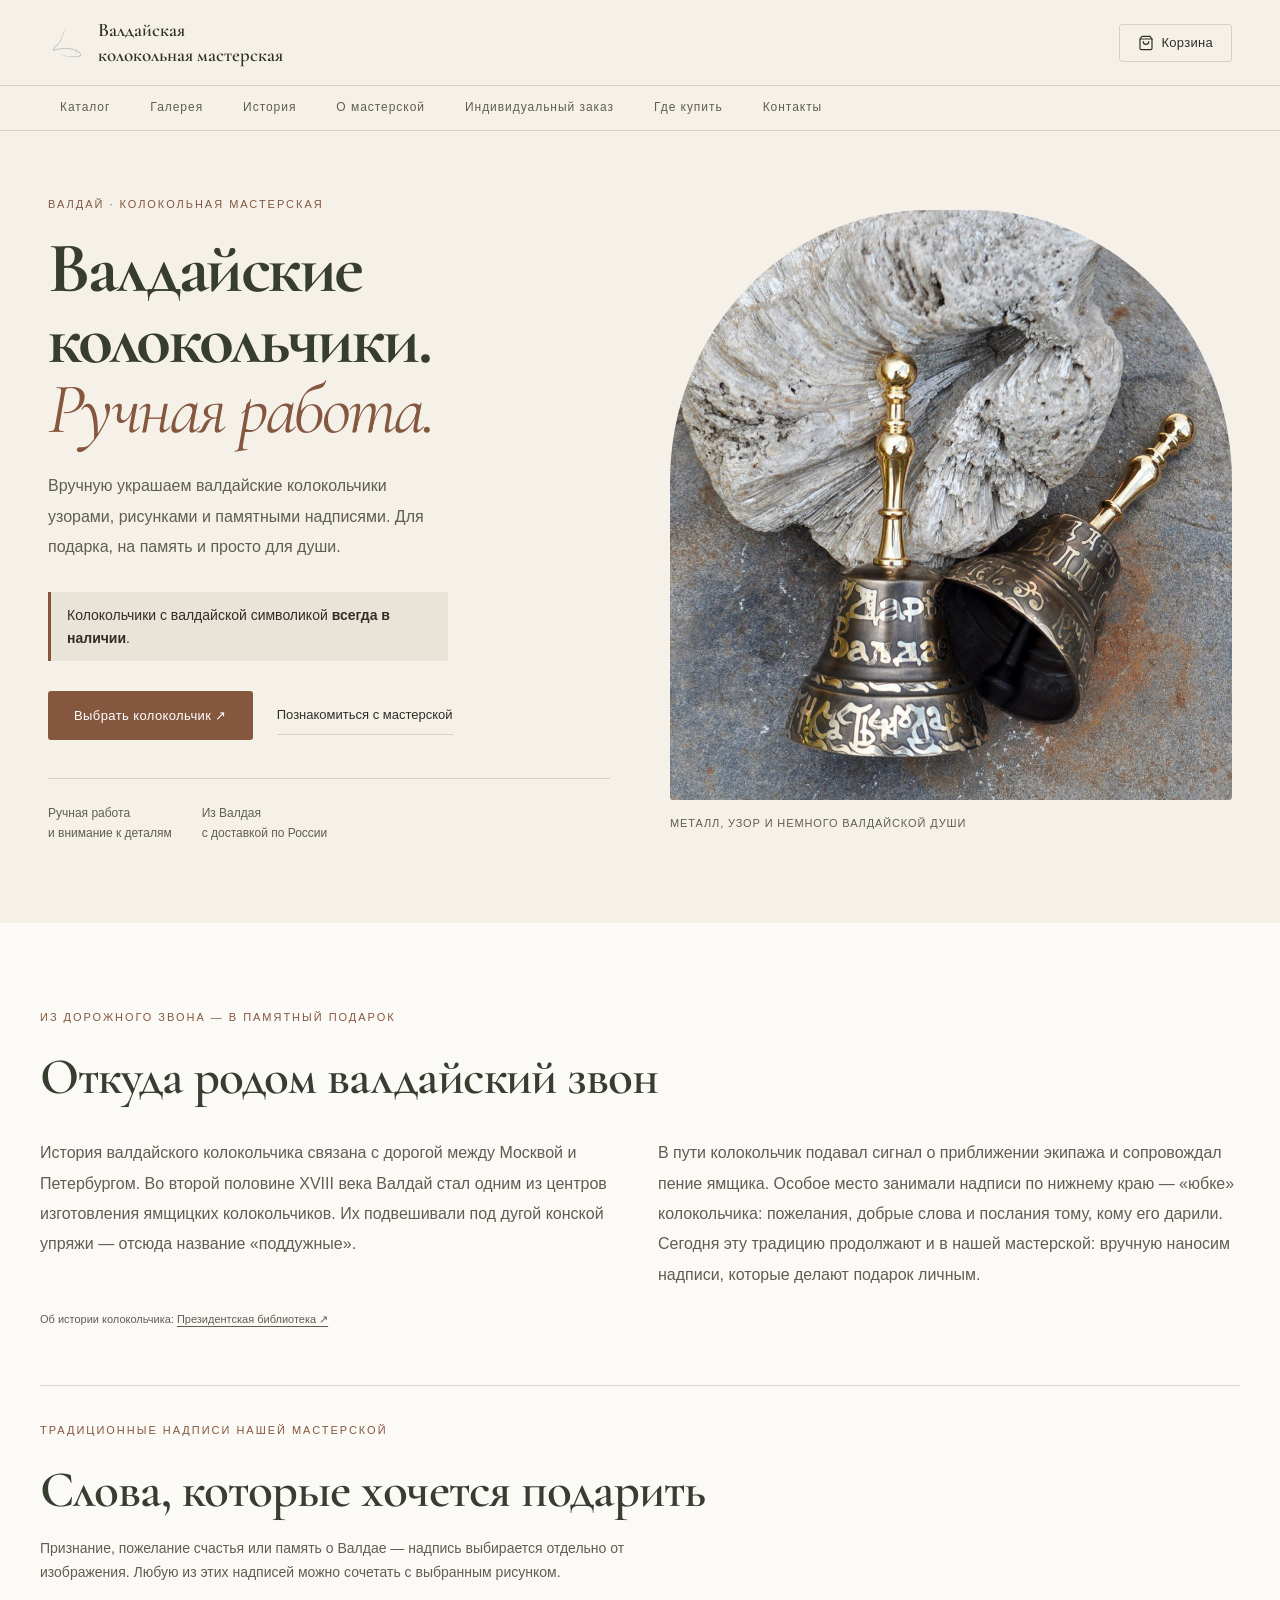
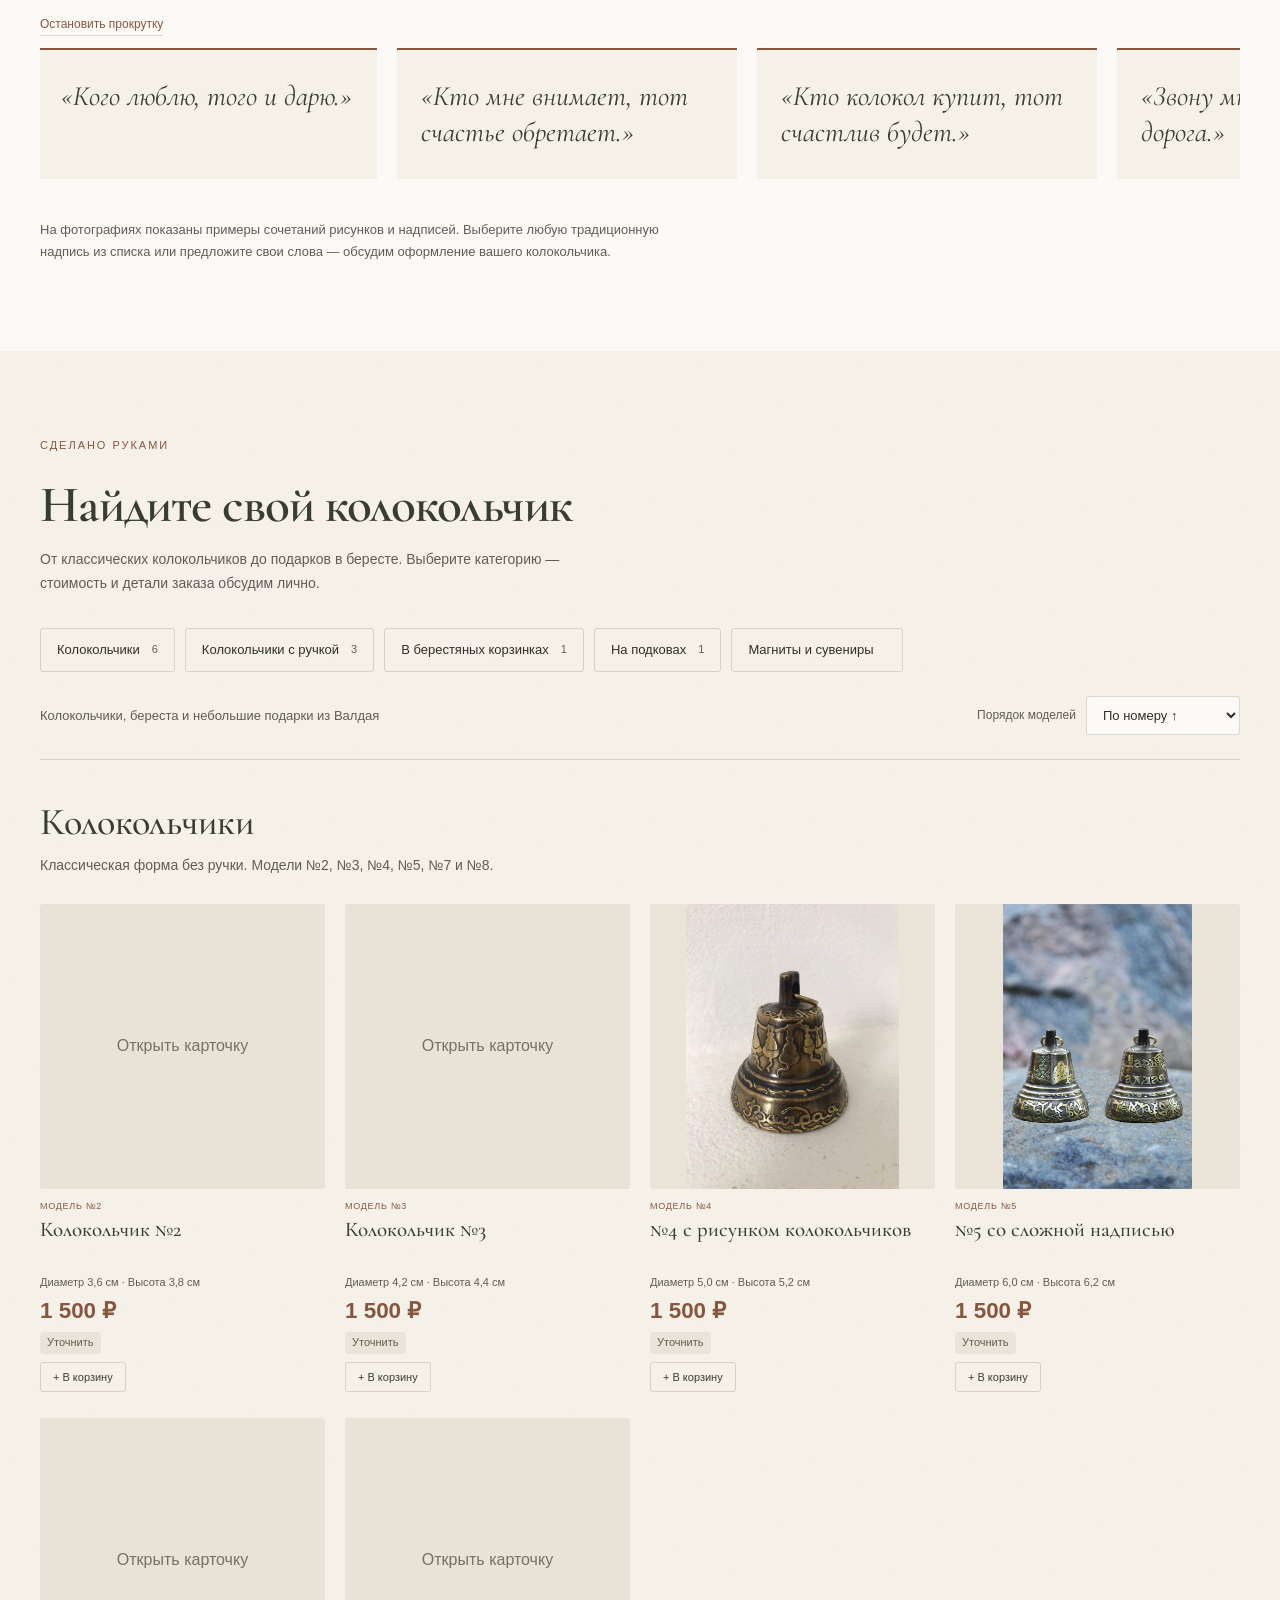
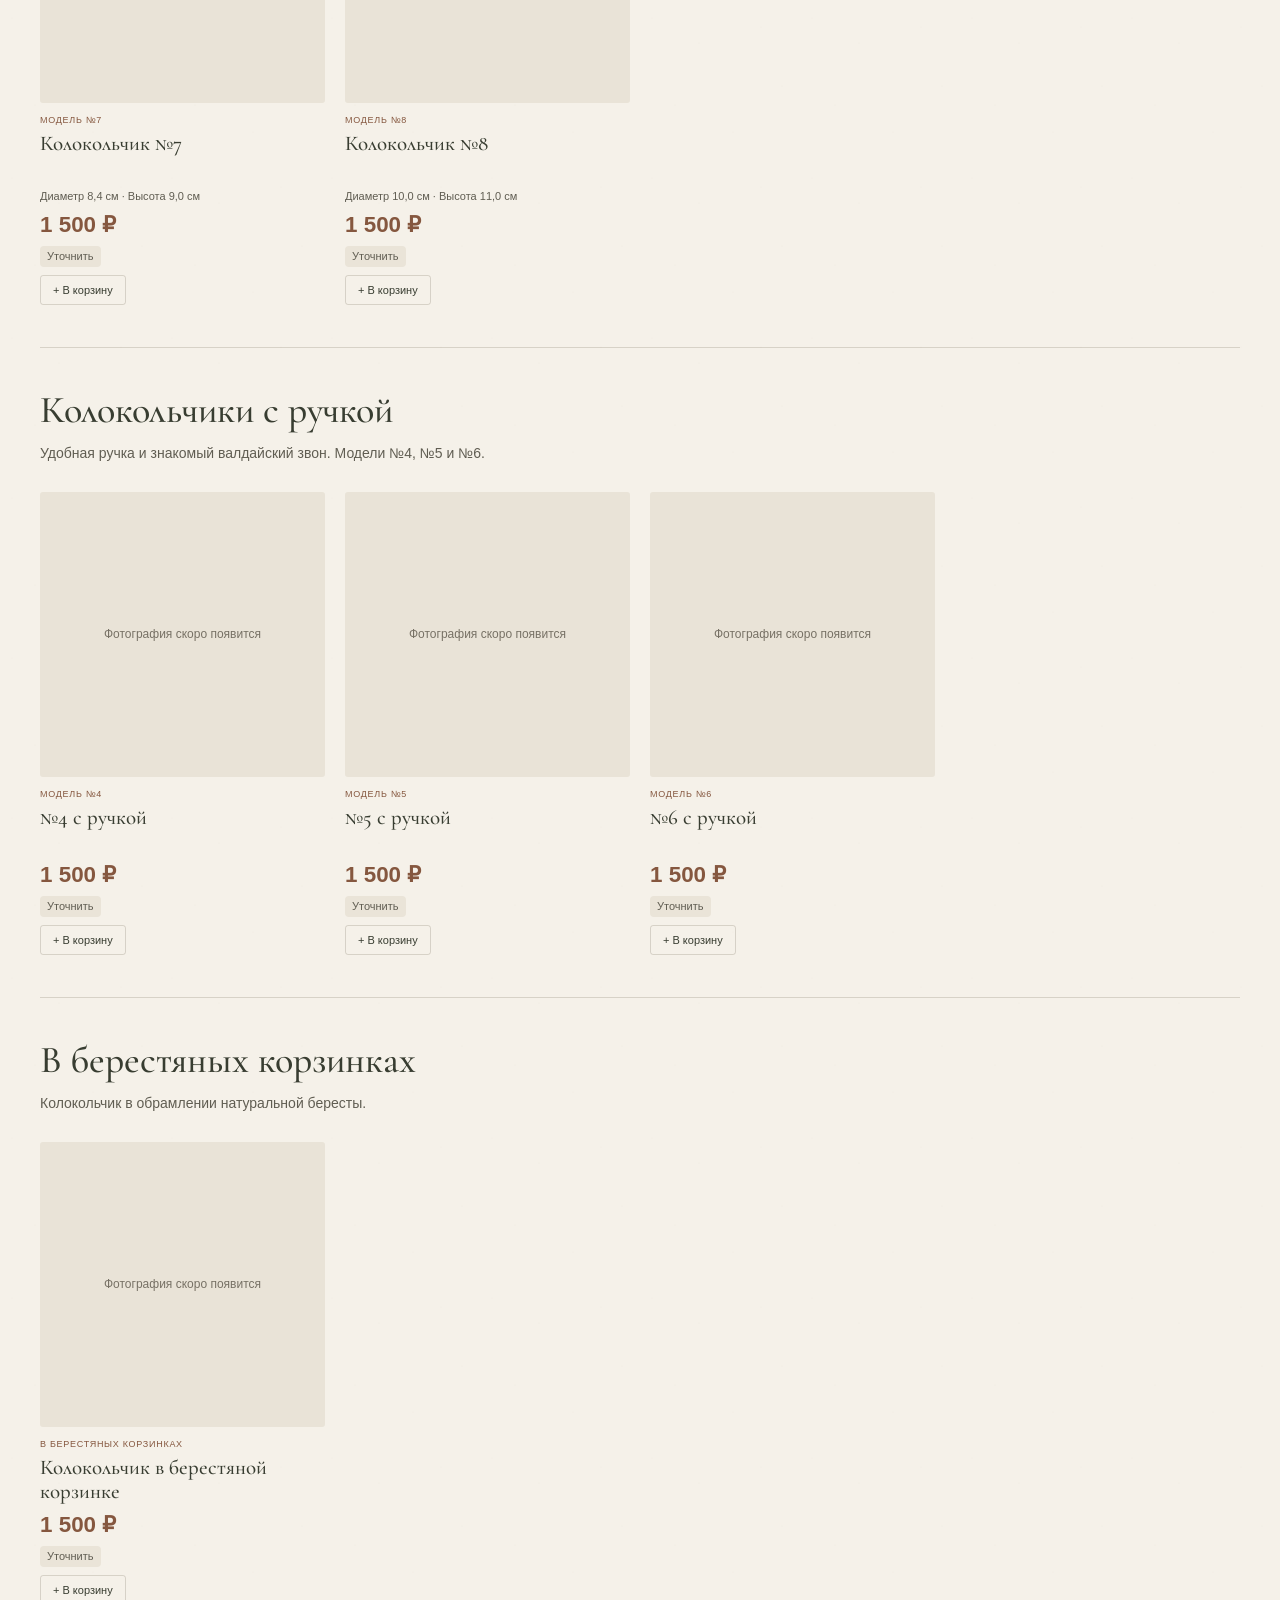
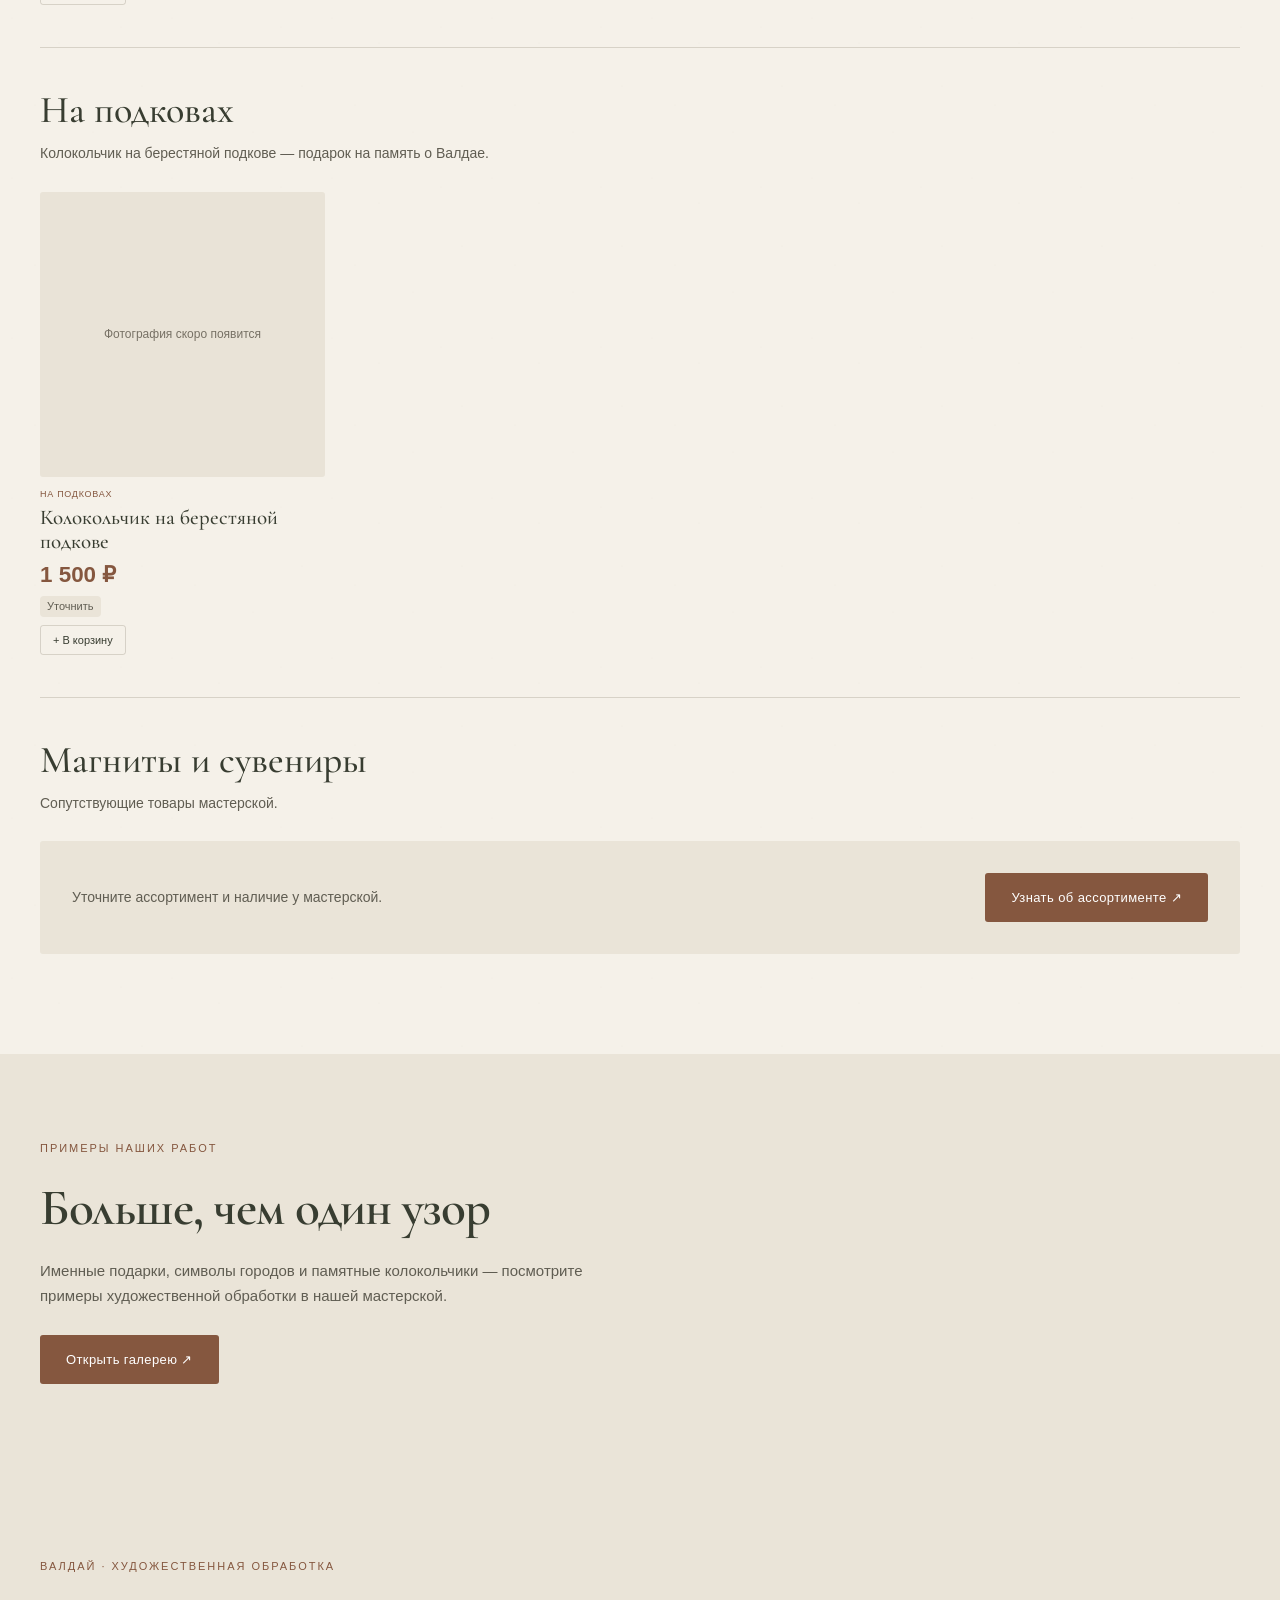
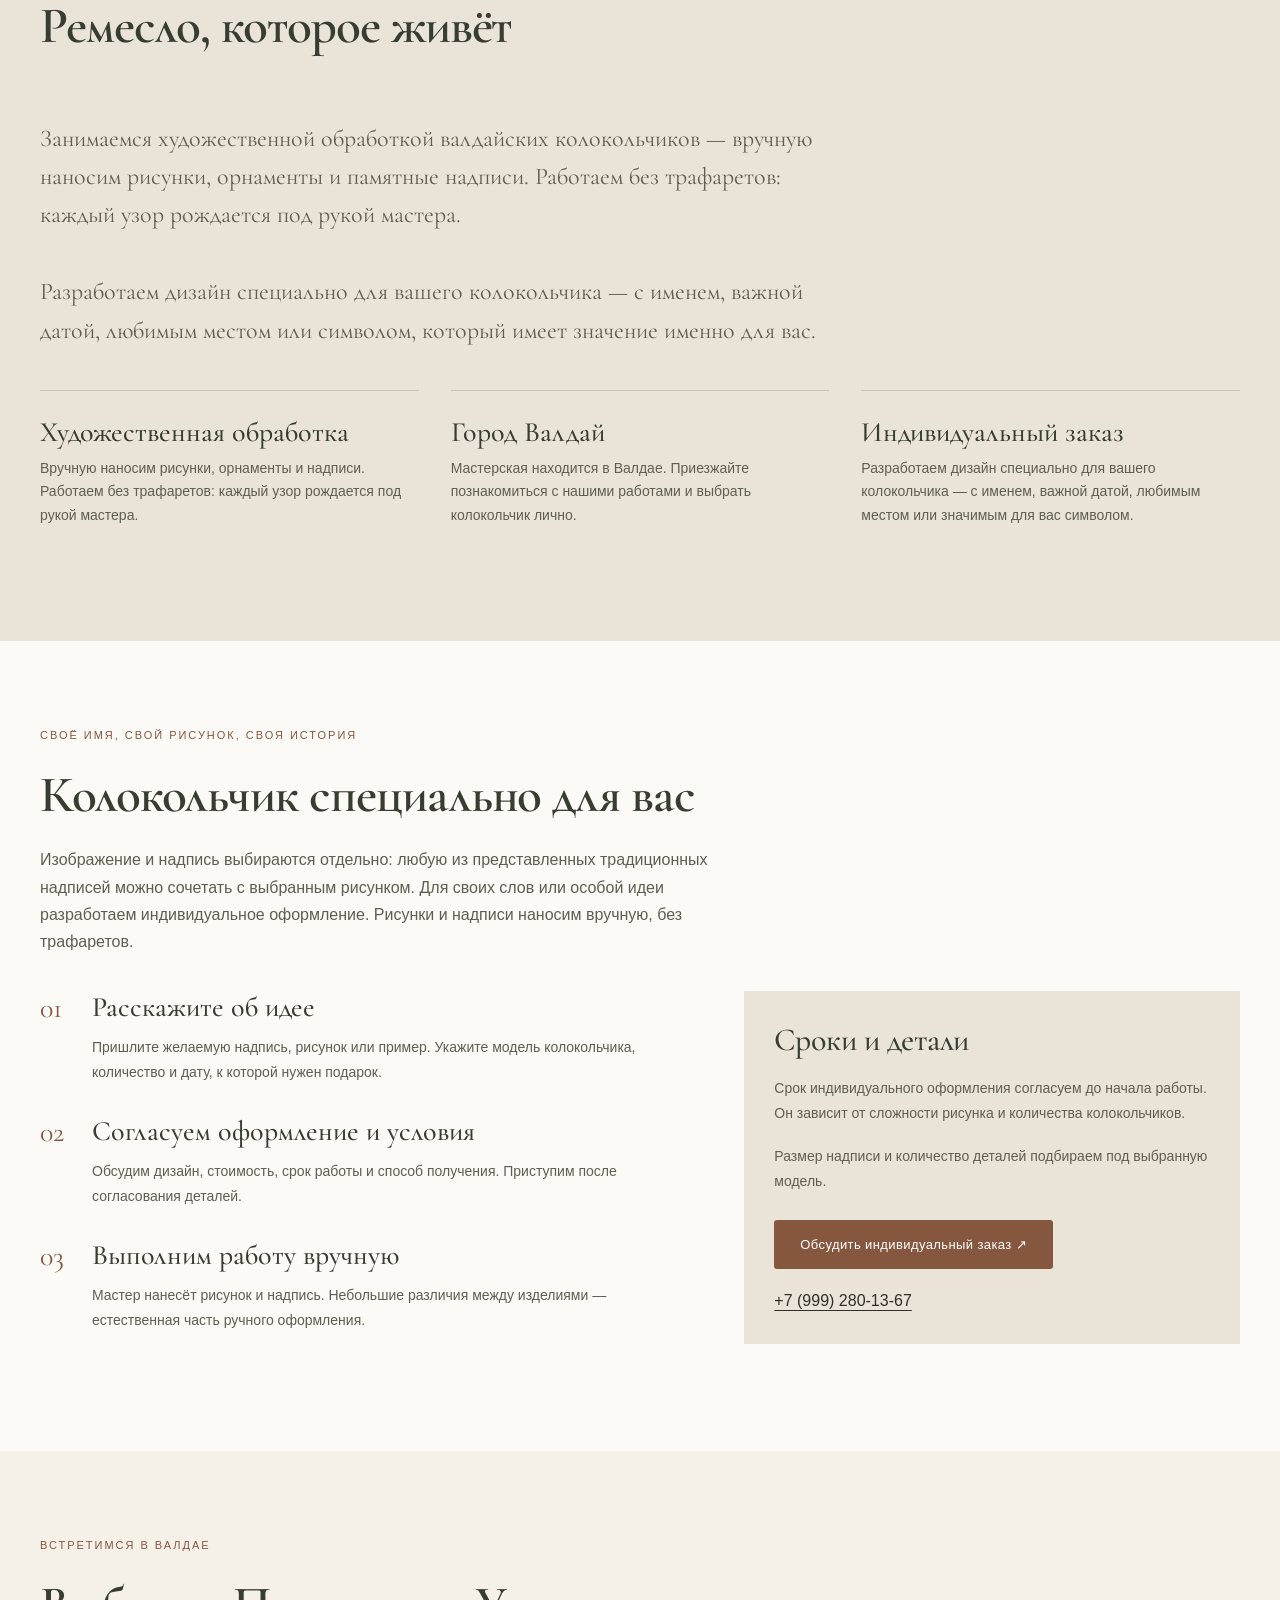
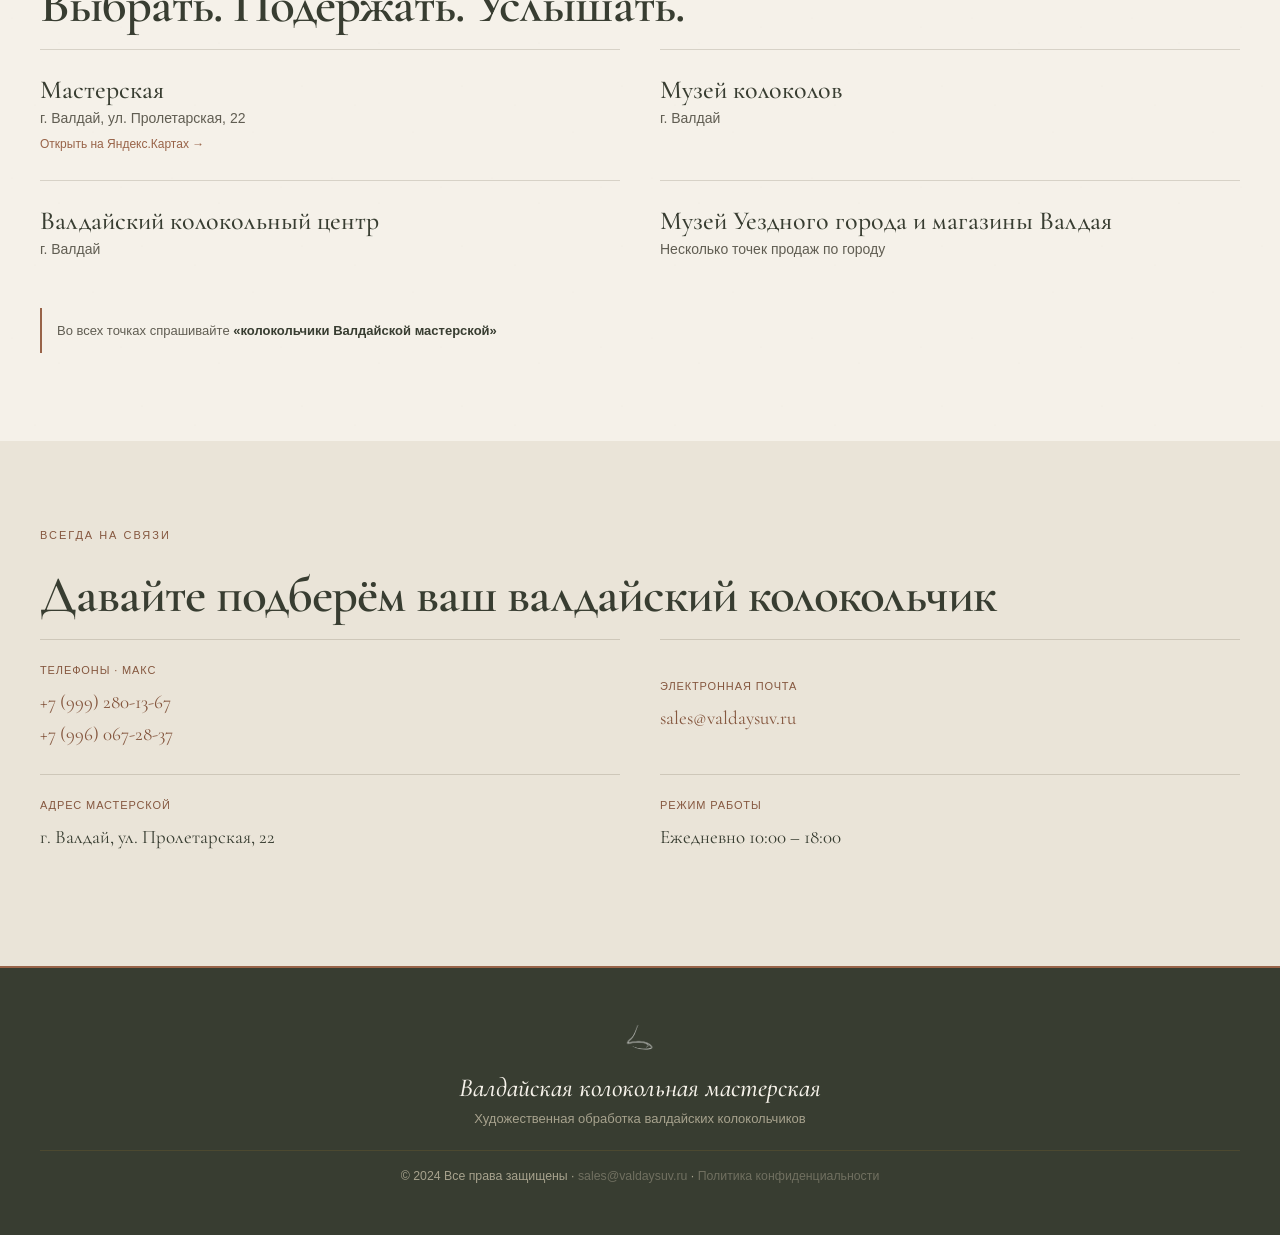
==== commit 543dfe3b: "Update catalog availability and responsive request flow" ====
--- a/index.html
+++ b/index.html
@@ -7,9 +7,9 @@
     <link rel="preconnect" href="https://fonts.googleapis.com">
     <link rel="preconnect" href="https://fonts.gstatic.com" crossorigin>
     <link href="https://fonts.googleapis.com/css2?family=Cormorant+Garamond:ital,wght@0,400;0,600;0,700;1,400;1,600&family=EB+Garamond:ital,wght@0,400;0,500;1,400&display=swap" rel="stylesheet">
-    <link rel="stylesheet" href="src/home.css?v=309bb6c93f2b">
-    <link rel="stylesheet" href="src/styles.css?v=7862f1284be7">
-    <link rel="stylesheet" href="src/shop.css?v=f33f738bdf57">
+    <link rel="stylesheet" href="src/home.css?v=e4dc26785957">
+    <link rel="stylesheet" href="src/styles.css?v=d940af7c22a6">
+    <link rel="stylesheet" href="src/shop.css?v=36ac353659ff">
     <meta name="description" content="Художественная обработка валдайских колокольчиков: узоры, рисунки и индивидуальные надписи. Заказ в мастерской в Валдае, самовывоз и доставка по России.">
     <meta name="robots" content="index, follow, max-image-preview:large">
     <link rel="canonical" href="https://valdaysuv.ru/">
@@ -140,125 +140,176 @@
 <nav class="catalog-nav" aria-label="Категории товаров"><a href="#catalog-bells">Колокольчики<span>6</span></a><a href="#catalog-handles">Колокольчики с ручкой<span>3</span></a><a href="#catalog-baskets">В берестяных корзинках<span>1</span></a><a href="#catalog-horseshoes">На подковах<span>1</span></a><a href="#catalog-souvenirs">Магниты и сувениры<span></span></a></nav><div class="catalog-toolbar"><p>Колокольчики, береста и небольшие подарки из Валдая</p>
 <label class="catalog-sort" id="catalogSortControl" hidden>Порядок моделей
 <select id="catalogSort"><option value="number-asc">По номеру ↑</option><option value="number-desc">По номеру ↓</option><option value="name">По названию А–Я</option></select></label></div><div id="catalogGrid"><section class="catalog-group" id="catalog-bells" aria-labelledby="heading-bells">
-<div class="catalog-group-heading"><h3 id="heading-bells">Колокольчики</h3><p>Классическая форма без ручки. Модели №2, №3, №4, №5, №7 и №8.</p></div><div class="catalog-grid catalog-group-grid"><article class="product-card" id="product-1" data-category="bells" data-size-number="2" data-product-id="1" data-product-name="Валдайский колокольчик черненый №2" data-product-image="">
-    <div class="product-placeholder"><span>Фотография скоро появится</span></div>
+<div class="catalog-group-heading"><h3 id="heading-bells">Колокольчики</h3><p>Классическая форма без ручки. Модели №2, №3, №4, №5, №7 и №8.</p></div><div class="catalog-grid catalog-group-grid"><article class="product-card" id="product-1" data-category="bells" data-size-number="2" data-product-id="1" data-product-name="Валдайский колокольчик черненый №2" data-product-image="" data-price-kopecks="150000">
+    <button type="button" class="product-photo-link product-placeholder" data-product-details="1" aria-label="Открыть карточку: Валдайский колокольчик черненый №2" disabled><span>Открыть карточку</span></button>
     <div class="product-info"><span class="product-type">Модель №2</span>
         <h4 class="product-name">Колокольчик №2</h4><p class="product-detail product-dimensions">Диаметр 3,6 см · Высота 3,8 см</p>
-        <p class="product-price">Цена по запросу</p><p class="product-availability">Уточните наличие</p>
-
+        <p class="product-price">1 500 ₽</p><p class="product-availability"><span class="stock-badge stock-unknown">Уточнить</span></p>
         <button class="btn-add" id="ba1" onclick="addToCart(1)" hidden>+ В корзину</button>
     </div>
 </article>
-<article class="product-card" id="product-2" data-category="bells" data-size-number="3" data-product-id="2" data-product-name="Валдайский колокольчик черненый №3" data-product-image="">
-    <div class="product-placeholder"><span>Фотография скоро появится</span></div>
+<article class="product-card" id="product-2" data-category="bells" data-size-number="3" data-product-id="2" data-product-name="Валдайский колокольчик черненый №3" data-product-image="" data-price-kopecks="150000">
+    <button type="button" class="product-photo-link product-placeholder" data-product-details="2" aria-label="Открыть карточку: Валдайский колокольчик черненый №3" disabled><span>Открыть карточку</span></button>
     <div class="product-info"><span class="product-type">Модель №3</span>
         <h4 class="product-name">Колокольчик №3</h4><p class="product-detail product-dimensions">Диаметр 4,2 см · Высота 4,4 см</p>
-        <p class="product-price">Цена по запросу</p><p class="product-availability">Уточните наличие</p>
-
+        <p class="product-price">1 500 ₽</p><p class="product-availability"><span class="stock-badge stock-unknown">Уточнить</span></p>
         <button class="btn-add" id="ba2" onclick="addToCart(2)" hidden>+ В корзину</button>
     </div>
 </article>
-<article class="product-card" id="product-3" data-category="bells" data-size-number="4" data-product-id="3" data-product-name="Валдайский колокольчик черненый №4" data-product-image="img/shop/nomer4.jpg">
-    <img class="product-img" src="img/shop/nomer4.jpg" alt="Валдайский колокольчик черненый №4" loading="lazy">
+<article class="product-card" id="product-3" data-category="bells" data-size-number="4" data-product-id="3" data-product-name="Валдайский колокольчик черненый №4" data-product-image="img/shop/nomer4.jpg" data-price-kopecks="150000">
+    <a class="product-photo-link" href="img/shop/nomer4.jpg" data-product-details="3" aria-label="Открыть карточку: Валдайский колокольчик черненый №4"><img class="product-img" src="img/shop/nomer4.jpg" alt="Валдайский колокольчик черненый №4" loading="lazy"></a>
     <div class="product-info"><span class="product-type">Модель №4</span>
-        <h4 class="product-name">№4 с рисунком колокольчиков</h4><p class="product-detail product-dimensions">Диаметр 5,0 см · Высота 5,2 см</p><p class="product-detail product-description">На фото — колокольчик №4 с рисунком колокольчиков. Надпись можно выбрать отдельно: любой из перечисленных на сайте традиционных вариантов подходит независимо от изображения.</p>
-        <p class="product-price">Цена по запросу</p><p class="product-availability">Уточните наличие</p>
-<button type="button" class="product-more" data-product-details="3" hidden>Рассмотреть изделие ↗</button>
+        <h4 class="product-name">№4 с рисунком колокольчиков</h4><p class="product-detail product-dimensions">Диаметр 5,0 см · Высота 5,2 см</p>
+        <p class="product-price">1 500 ₽</p><p class="product-availability"><span class="stock-badge stock-unknown">Уточнить</span></p>
         <button class="btn-add" id="ba3" onclick="addToCart(3)" hidden>+ В корзину</button>
     </div>
 </article>
-<article class="product-card" id="product-4" data-category="bells" data-size-number="5" data-product-id="4" data-product-name="Валдайский колокольчик чернёный №5 со сложной надписью" data-product-image="img/shop/nomer5slojvld.png">
-    <div class="product-photos"><img class="product-img" src="img/shop/nomer5slojvld.png" alt="Валдайский колокольчик чернёный №5 со сложной надписью" loading="lazy"><div class="product-photo-thumbs" aria-label="Ракурсы товара"><button type="button" class="product-photo-button" data-photo="img/shop/nomer5slojvld.png" data-caption="№5 со сложной надписью — два вида на камне" aria-label="№5 со сложной надписью — два вида на камне" aria-pressed="true"><img src="img/shop/nomer5slojvld.png" alt="" loading="lazy"></button><button type="button" class="product-photo-button" data-photo="img/shop/bell-no5-complex-dar-valdaya.jpg" data-caption="№5 — надпись «Дар Валдая»" aria-label="№5 — надпись «Дар Валдая»" aria-pressed="false"><img src="img/shop/bell-no5-complex-dar-valdaya.jpg" alt="" loading="lazy"></button><button type="button" class="product-photo-button" data-photo="img/shop/bell-no5-complex-coat-of-arms.jpg" data-caption="№5 — герб Валдая" aria-label="№5 — герб Валдая" aria-pressed="false"><img src="img/shop/bell-no5-complex-coat-of-arms.jpg" alt="" loading="lazy"></button></div></div>
+<article class="product-card" id="product-4" data-category="bells" data-size-number="5" data-product-id="4" data-product-name="Валдайский колокольчик чернёный №5 со сложной надписью" data-product-image="img/shop/nomer5slojvld.png" data-price-kopecks="150000">
+    <div class="product-photos"><a class="product-photo-link" href="img/shop/nomer5slojvld.png" data-product-details="4" aria-label="Открыть карточку: Валдайский колокольчик чернёный №5 со сложной надписью"><img class="product-img" src="img/shop/nomer5slojvld.png" alt="Валдайский колокольчик чернёный №5 со сложной надписью" loading="lazy"></a><div class="product-photo-thumbs" aria-label="Ракурсы товара"><button type="button" class="product-photo-button" data-photo="img/shop/nomer5slojvld.png" data-caption="№5 со сложной надписью — два вида на камне" aria-label="№5 со сложной надписью — два вида на камне" aria-pressed="true"><img src="img/shop/nomer5slojvld.png" alt="" loading="lazy"></button><button type="button" class="product-photo-button" data-photo="img/shop/bell-no5-complex-dar-valdaya.jpg" data-caption="№5 — надпись «Дар Валдая»" aria-label="№5 — надпись «Дар Валдая»" aria-pressed="false"><img src="img/shop/bell-no5-complex-dar-valdaya.jpg" alt="" loading="lazy"></button><button type="button" class="product-photo-button" data-photo="img/shop/bell-no5-complex-coat-of-arms.jpg" data-caption="№5 — герб Валдая" aria-label="№5 — герб Валдая" aria-pressed="false"><img src="img/shop/bell-no5-complex-coat-of-arms.jpg" alt="" loading="lazy"></button></div></div>
     <div class="product-info"><span class="product-type">Модель №5</span>
-        <h4 class="product-name">№5 со сложной надписью</h4><p class="product-detail product-dimensions">Диаметр 6,0 см · Высота 6,2 см</p><p class="product-detail product-description">На фото — колокольчик №5 с гербом Валдая, надписью «Дар Валдая» и сложным оформлением юбки. Традиционную надпись можно выбрать отдельно от изображения.</p>
-        <p class="product-price">Цена по запросу</p><p class="product-availability">Уточните наличие</p>
-<button type="button" class="product-more" data-product-details="4" hidden>Рассмотреть изделие ↗</button>
+        <h4 class="product-name">№5 со сложной надписью</h4><p class="product-detail product-dimensions">Диаметр 6,0 см · Высота 6,2 см</p>
+        <p class="product-price">1 500 ₽</p><p class="product-availability"><span class="stock-badge stock-unknown">Уточнить</span></p>
         <button class="btn-add" id="ba4" onclick="addToCart(4)" hidden>+ В корзину</button>
     </div>
 </article>
-<article class="product-card" id="product-5" data-category="bells" data-size-number="7" data-product-id="5" data-product-name="Валдайский колокольчик черненый №7" data-product-image="">
-    <div class="product-placeholder"><span>Фотография скоро появится</span></div>
+<article class="product-card" id="product-5" data-category="bells" data-size-number="7" data-product-id="5" data-product-name="Валдайский колокольчик черненый №7" data-product-image="" data-price-kopecks="150000">
+    <button type="button" class="product-photo-link product-placeholder" data-product-details="5" aria-label="Открыть карточку: Валдайский колокольчик черненый №7" disabled><span>Открыть карточку</span></button>
     <div class="product-info"><span class="product-type">Модель №7</span>
         <h4 class="product-name">Колокольчик №7</h4><p class="product-detail product-dimensions">Диаметр 8,4 см · Высота 9,0 см</p>
-        <p class="product-price">Цена по запросу</p><p class="product-availability">Уточните наличие</p>
-
+        <p class="product-price">1 500 ₽</p><p class="product-availability"><span class="stock-badge stock-unknown">Уточнить</span></p>
         <button class="btn-add" id="ba5" onclick="addToCart(5)" hidden>+ В корзину</button>
     </div>
 </article>
-<article class="product-card" id="product-6" data-category="bells" data-size-number="8" data-product-id="6" data-product-name="Валдайский колокольчик черненый №8" data-product-image="">
-    <div class="product-placeholder"><span>Фотография скоро появится</span></div>
+<article class="product-card" id="product-6" data-category="bells" data-size-number="8" data-product-id="6" data-product-name="Валдайский колокольчик черненый №8" data-product-image="" data-price-kopecks="150000">
+    <button type="button" class="product-photo-link product-placeholder" data-product-details="6" aria-label="Открыть карточку: Валдайский колокольчик черненый №8" disabled><span>Открыть карточку</span></button>
     <div class="product-info"><span class="product-type">Модель №8</span>
         <h4 class="product-name">Колокольчик №8</h4><p class="product-detail product-dimensions">Диаметр 10,0 см · Высота 11,0 см</p>
-        <p class="product-price">Цена по запросу</p><p class="product-availability">Уточните наличие</p>
-
+        <p class="product-price">1 500 ₽</p><p class="product-availability"><span class="stock-badge stock-unknown">Уточнить</span></p>
         <button class="btn-add" id="ba6" onclick="addToCart(6)" hidden>+ В корзину</button>
     </div>
 </article></div></section>
 <section class="catalog-group" id="catalog-handles" aria-labelledby="heading-handles">
-<div class="catalog-group-heading"><h3 id="heading-handles">Колокольчики с ручкой</h3><p>Удобная ручка и знакомый валдайский звон. Модели №4, №5 и №6.</p></div><div class="catalog-grid catalog-group-grid"><article class="product-card" id="product-7" data-category="handles" data-size-number="4" data-product-id="7" data-product-name="Валдайский колокольчик черненый №4 с ручкой" data-product-image="">
+<div class="catalog-group-heading"><h3 id="heading-handles">Колокольчики с ручкой</h3><p>Удобная ручка и знакомый валдайский звон. Модели №4, №5 и №6.</p></div><div class="catalog-grid catalog-group-grid"><article class="product-card" id="product-7" data-category="handles" data-size-number="4" data-product-id="7" data-product-name="Валдайский колокольчик черненый №4 с ручкой" data-product-image="" data-price-kopecks="150000">
     <div class="product-placeholder"><span>Фотография скоро появится</span></div>
     <div class="product-info"><span class="product-type">Модель №4</span>
         <h4 class="product-name">№4 с ручкой</h4>
-        <p class="product-price">Цена по запросу</p><p class="product-availability">Уточните наличие</p>
-
+        <p class="product-price">1 500 ₽</p><p class="product-availability"><span class="stock-badge stock-unknown">Уточнить</span></p>
         <button class="btn-add" id="ba7" onclick="addToCart(7)" hidden>+ В корзину</button>
     </div>
 </article>
-<article class="product-card" id="product-8" data-category="handles" data-size-number="5" data-product-id="8" data-product-name="Валдайский колокольчик черненый №5 с ручкой" data-product-image="">
+<article class="product-card" id="product-8" data-category="handles" data-size-number="5" data-product-id="8" data-product-name="Валдайский колокольчик черненый №5 с ручкой" data-product-image="" data-price-kopecks="150000">
     <div class="product-placeholder"><span>Фотография скоро появится</span></div>
     <div class="product-info"><span class="product-type">Модель №5</span>
         <h4 class="product-name">№5 с ручкой</h4>
-        <p class="product-price">Цена по запросу</p><p class="product-availability">Уточните наличие</p>
-
+        <p class="product-price">1 500 ₽</p><p class="product-availability"><span class="stock-badge stock-unknown">Уточнить</span></p>
         <button class="btn-add" id="ba8" onclick="addToCart(8)" hidden>+ В корзину</button>
     </div>
 </article>
-<article class="product-card" id="product-9" data-category="handles" data-size-number="6" data-product-id="9" data-product-name="Валдайский колокольчик черненый №6 с ручкой" data-product-image="">
+<article class="product-card" id="product-9" data-category="handles" data-size-number="6" data-product-id="9" data-product-name="Валдайский колокольчик черненый №6 с ручкой" data-product-image="" data-price-kopecks="150000">
     <div class="product-placeholder"><span>Фотография скоро появится</span></div>
     <div class="product-info"><span class="product-type">Модель №6</span>
         <h4 class="product-name">№6 с ручкой</h4>
-        <p class="product-price">Цена по запросу</p><p class="product-availability">Уточните наличие</p>
-
+        <p class="product-price">1 500 ₽</p><p class="product-availability"><span class="stock-badge stock-unknown">Уточнить</span></p>
         <button class="btn-add" id="ba9" onclick="addToCart(9)" hidden>+ В корзину</button>
     </div>
 </article></div></section>
 <section class="catalog-group" id="catalog-baskets" aria-labelledby="heading-baskets">
-<div class="catalog-group-heading"><h3 id="heading-baskets">В берестяных корзинках</h3><p>Колокольчик в обрамлении натуральной бересты.</p></div><div class="catalog-grid catalog-group-grid"><article class="product-card" id="product-10" data-category="baskets" data-size-number="0" data-product-id="10" data-product-name="Колокол желтый в берестяной корзинке" data-product-image="">
+<div class="catalog-group-heading"><h3 id="heading-baskets">В берестяных корзинках</h3><p>Колокольчик в обрамлении натуральной бересты.</p></div><div class="catalog-grid catalog-group-grid"><article class="product-card" id="product-10" data-category="baskets" data-size-number="0" data-product-id="10" data-product-name="Колокол желтый в берестяной корзинке" data-product-image="" data-price-kopecks="150000">
     <div class="product-placeholder"><span>Фотография скоро появится</span></div>
     <div class="product-info"><span class="product-type">В берестяных корзинках</span>
         <h4 class="product-name">Колокольчик в берестяной корзинке</h4>
-        <p class="product-price">Цена по запросу</p><p class="product-availability">Уточните наличие</p>
-
+        <p class="product-price">1 500 ₽</p><p class="product-availability"><span class="stock-badge stock-unknown">Уточнить</span></p>
         <button class="btn-add" id="ba10" onclick="addToCart(10)" hidden>+ В корзину</button>
     </div>
 </article></div></section>
 <section class="catalog-group" id="catalog-horseshoes" aria-labelledby="heading-horseshoes">
-<div class="catalog-group-heading"><h3 id="heading-horseshoes">На подковах</h3><p>Колокольчик на берестяной подкове — подарок на память о Валдае.</p></div><div class="catalog-grid catalog-group-grid"><article class="product-card" id="product-11" data-category="horseshoes" data-size-number="0" data-product-id="11" data-product-name="Колокол желтый на берестяной подкове" data-product-image="">
+<div class="catalog-group-heading"><h3 id="heading-horseshoes">На подковах</h3><p>Колокольчик на берестяной подкове — подарок на память о Валдае.</p></div><div class="catalog-grid catalog-group-grid"><article class="product-card" id="product-11" data-category="horseshoes" data-size-number="0" data-product-id="11" data-product-name="Колокол желтый на берестяной подкове" data-product-image="" data-price-kopecks="150000">
     <div class="product-placeholder"><span>Фотография скоро появится</span></div>
     <div class="product-info"><span class="product-type">На подковах</span>
         <h4 class="product-name">Колокольчик на берестяной подкове</h4>
-        <p class="product-price">Цена по запросу</p><p class="product-availability">Уточните наличие</p>
-
+        <p class="product-price">1 500 ₽</p><p class="product-availability"><span class="stock-badge stock-unknown">Уточнить</span></p>
         <button class="btn-add" id="ba11" onclick="addToCart(11)" hidden>+ В корзину</button>
     </div>
 </article></div></section>
 <section class="catalog-group" id="catalog-souvenirs" aria-labelledby="heading-souvenirs">
-<div class="catalog-group-heading"><h3 id="heading-souvenirs">Магниты и сувениры</h3><p>Сопутствующие товары мастерской.</p></div><div class="catalog-request"><p>Уточните ассортимент и наличие у мастерской.</p><a class="btn-primary" href="mailto:sales@valdaysuv.ru?subject=%D0%9C%D0%B0%D0%B3%D0%BD%D0%B8%D1%82%D1%8B%20%D0%B8%20%D1%81%D1%83%D0%B2%D0%B5%D0%BD%D0%B8%D1%80%D1%8B">Узнать об ассортименте ↗</a></div></section></div><template id="product-detail-3">
+<div class="catalog-group-heading"><h3 id="heading-souvenirs">Магниты и сувениры</h3><p>Сопутствующие товары мастерской.</p></div><div class="catalog-request"><p>Уточните ассортимент и наличие у мастерской.</p><a class="btn-primary" href="mailto:sales@valdaysuv.ru?subject=%D0%9C%D0%B0%D0%B3%D0%BD%D0%B8%D1%82%D1%8B%20%D0%B8%20%D1%81%D1%83%D0%B2%D0%B5%D0%BD%D0%B8%D1%80%D1%8B">Узнать об ассортименте ↗</a></div></section></div><template id="product-detail-1">
+<div class="product-detail-layout product-detail-text-only">
+    <div class="product-detail-info"><span class="eyebrow">Модель №2</span><h2 class="product-dialog-title" id="product-dialog-title-1">Валдайский колокольчик черненый №2</h2>
+    <p class="product-price">1 500 ₽</p>
+    <p class="product-design-summary">В верхней части колокольчика — надпись «Съ серебром». Корпус украшают герб Валдая, надпись «Даръ Валдая» и узоры. По краю юбки проходит одна из традиционных надписей, представленных ниже.</p>
+    <h3 class="product-stock-title">Надписи на юбке</h3>
+    <dl class="product-specs"><div><dt>«Кого люблю, того и дарю.»</dt><dd><span class="stock-badge stock-unknown">Уточнить</span></dd></div><div><dt>«Кто мне внимает, тот счастье обретает.»</dt><dd><span class="stock-badge stock-unknown">Уточнить</span></dd></div><div><dt>«Кто колокол купит, тот счастлив будет.»</dt><dd><span class="stock-badge stock-unknown">Уточнить</span></dd></div><div><dt>«Звону много — веселей дорога.»</dt><dd><span class="stock-badge stock-unknown">Уточнить</span></dd></div><div><dt>«Купи, не скупись, со мной веселись.»</dt><dd><span class="stock-badge stock-unknown">Уточнить</span></dd></div><div><dt>«Лит для того, кто купит его.»</dt><dd><span class="stock-badge stock-unknown">Уточнить</span></dd></div><div><dt>«Мчится тройка удалая, колокольчик Дар Валдая.»</dt><dd><span class="stock-badge stock-unknown">Уточнить</span></dd></div></dl>
+    <h3 class="product-stock-title">Отдельное оформление</h3>
+    <dl class="product-specs"><div><dt>С изображением Иверского монастыря</dt><dd><span class="stock-badge stock-unknown">Уточнить</span></dd></div></dl>
+    <button type="button" class="btn-primary product-detail-select" data-select-product="1">В корзину</button>
+    <a class="product-custom-link" href="#custom-order">Индивидуальный заказ ↗</a></div>
+</div>
+</template>
+<template id="product-detail-2">
+<div class="product-detail-layout product-detail-text-only">
+    <div class="product-detail-info"><span class="eyebrow">Модель №3</span><h2 class="product-dialog-title" id="product-dialog-title-2">Валдайский колокольчик черненый №3</h2>
+    <p class="product-price">1 500 ₽</p>
+    <p class="product-design-summary">В верхней части колокольчика — надпись «Съ серебром». Корпус украшают герб Валдая, надпись «Даръ Валдая» и узоры. По краю юбки проходит одна из традиционных надписей, представленных ниже.</p>
+    <h3 class="product-stock-title">Надписи на юбке</h3>
+    <dl class="product-specs"><div><dt>«Кого люблю, того и дарю.»</dt><dd><span class="stock-badge stock-unknown">Уточнить</span></dd></div><div><dt>«Кто мне внимает, тот счастье обретает.»</dt><dd><span class="stock-badge stock-unknown">Уточнить</span></dd></div><div><dt>«Кто колокол купит, тот счастлив будет.»</dt><dd><span class="stock-badge stock-unknown">Уточнить</span></dd></div><div><dt>«Звону много — веселей дорога.»</dt><dd><span class="stock-badge stock-unknown">Уточнить</span></dd></div><div><dt>«Купи, не скупись, со мной веселись.»</dt><dd><span class="stock-badge stock-unknown">Уточнить</span></dd></div><div><dt>«Лит для того, кто купит его.»</dt><dd><span class="stock-badge stock-unknown">Уточнить</span></dd></div><div><dt>«Мчится тройка удалая, колокольчик Дар Валдая.»</dt><dd><span class="stock-badge stock-unknown">Уточнить</span></dd></div></dl>
+    <h3 class="product-stock-title">Отдельное оформление</h3>
+    <dl class="product-specs"><div><dt>С изображением Иверского монастыря</dt><dd><span class="stock-badge stock-unknown">Уточнить</span></dd></div></dl>
+    <button type="button" class="btn-primary product-detail-select" data-select-product="2">В корзину</button>
+    <a class="product-custom-link" href="#custom-order">Индивидуальный заказ ↗</a></div>
+</div>
+</template>
+<template id="product-detail-3">
 <div class="product-detail-layout">
     <div class="product-detail-photos"><a class="product-detail-image-link" href="img/shop/nomer4.jpg" target="_blank" rel="noopener"><img class="product-detail-image" src="img/shop/nomer4.jpg" alt="Валдайский колокольчик черненый №4"></a><div class="product-detail-thumbnails"></div></div>
-    <div class="product-detail-description"><span class="eyebrow">Модель №4</span><h2 class="product-dialog-title" id="product-dialog-title-3">Валдайский колокольчик черненый №4</h2><p>На фото — колокольчик №4 с рисунком колокольчиков. Надпись можно выбрать отдельно: любой из перечисленных на сайте традиционных вариантов подходит независимо от изображения.</p><ul class="product-feature-list"><li>Рисунок колокольчиков на фото</li><li>Надпись выбирается отдельно от изображения</li><li>Художественная обработка вручную, без трафаретов</li></ul>
-    <dl class="product-specs"><div><dt>Размеры</dt><dd>Диаметр 5,0 см · Высота 5,2 см</dd></div><div><dt>Наличие</dt><dd>Уточните наличие</dd></div><div><dt>Стоимость</dt><dd>Цена по запросу</dd></div></dl>
-    <div class="product-design-note"><h3>Ваше оформление</h3><p>Выберите изображение и любую традиционную надпись из представленных на сайте. Также можно предложить свои слова и обсудить индивидуальный дизайн. Фото показывает один из вариантов оформления.</p></div>
-    <button type="button" class="btn-primary product-detail-select" data-select-product="3">Выбрать для заявки →</button><p class="product-select-note">Добавим изделие в корзину. Оформление и стоимость согласуем перед заказом.</p></div>
+    <div class="product-detail-info"><span class="eyebrow">Модель №4</span><h2 class="product-dialog-title" id="product-dialog-title-3">Валдайский колокольчик черненый №4</h2>
+    <p class="product-price">1 500 ₽</p>
+    <p class="product-design-summary">В верхней части колокольчика — надпись «Съ серебром». Корпус украшают герб Валдая, надпись «Даръ Валдая» и узоры. По краю юбки проходит одна из традиционных надписей, представленных ниже.</p>
+    <h3 class="product-stock-title">Надписи на юбке</h3>
+    <dl class="product-specs"><div><dt>«Кого люблю, того и дарю.»</dt><dd><span class="stock-badge stock-unknown">Уточнить</span></dd></div><div><dt>«Кто мне внимает, тот счастье обретает.»</dt><dd><span class="stock-badge stock-unknown">Уточнить</span></dd></div><div><dt>«Кто колокол купит, тот счастлив будет.»</dt><dd><span class="stock-badge stock-unknown">Уточнить</span></dd></div><div><dt>«Звону много — веселей дорога.»</dt><dd><span class="stock-badge stock-unknown">Уточнить</span></dd></div><div><dt>«Купи, не скупись, со мной веселись.»</dt><dd><span class="stock-badge stock-unknown">Уточнить</span></dd></div><div><dt>«Лит для того, кто купит его.»</dt><dd><span class="stock-badge stock-unknown">Уточнить</span></dd></div><div><dt>«Мчится тройка удалая, колокольчик Дар Валдая.»</dt><dd><span class="stock-badge stock-unknown">Уточнить</span></dd></div></dl>
+    <h3 class="product-stock-title">Отдельное оформление</h3>
+    <dl class="product-specs"><div><dt>С изображением Иверского монастыря</dt><dd><span class="stock-badge stock-unknown">Уточнить</span></dd></div></dl>
+    <button type="button" class="btn-primary product-detail-select" data-select-product="3">В корзину</button>
+    <a class="product-custom-link" href="#custom-order">Индивидуальный заказ ↗</a></div>
 </div>
 </template>
 <template id="product-detail-4">
 <div class="product-detail-layout">
     <div class="product-detail-photos"><a class="product-detail-image-link" href="img/shop/nomer5slojvld.png" target="_blank" rel="noopener"><img class="product-detail-image" src="img/shop/nomer5slojvld.png" alt="Валдайский колокольчик чернёный №5 со сложной надписью"></a><div class="product-detail-thumbnails"><button type="button" class="product-detail-thumb" data-photo="img/shop/nomer5slojvld.png" data-caption="№5 со сложной надписью — два вида на камне" aria-label="№5 со сложной надписью — два вида на камне" aria-pressed="true"><img src="img/shop/nomer5slojvld.png" alt="" loading="lazy"></button><button type="button" class="product-detail-thumb" data-photo="img/shop/bell-no5-complex-dar-valdaya.jpg" data-caption="№5 — надпись «Дар Валдая»" aria-label="№5 — надпись «Дар Валдая»" aria-pressed="false"><img src="img/shop/bell-no5-complex-dar-valdaya.jpg" alt="" loading="lazy"></button><button type="button" class="product-detail-thumb" data-photo="img/shop/bell-no5-complex-coat-of-arms.jpg" data-caption="№5 — герб Валдая" aria-label="№5 — герб Валдая" aria-pressed="false"><img src="img/shop/bell-no5-complex-coat-of-arms.jpg" alt="" loading="lazy"></button></div></div>
-    <div class="product-detail-description"><span class="eyebrow">Модель №5</span><h2 class="product-dialog-title" id="product-dialog-title-4">Валдайский колокольчик чернёный №5 со сложной надписью</h2><p>На фото — колокольчик №5 с гербом Валдая, надписью «Дар Валдая» и сложным оформлением юбки. Традиционную надпись можно выбрать отдельно от изображения.</p><ul class="product-feature-list"><li>Герб Валдая на фото</li><li>Любая из представленных традиционных надписей</li><li>Художественная обработка вручную, без трафаретов</li></ul>
-    <dl class="product-specs"><div><dt>Размеры</dt><dd>Диаметр 6,0 см · Высота 6,2 см</dd></div><div><dt>Наличие</dt><dd>Уточните наличие</dd></div><div><dt>Стоимость</dt><dd>Цена по запросу</dd></div></dl>
-    <div class="product-design-note"><h3>Ваше оформление</h3><p>Изображение и надпись выбираются отдельно. Все перечисленные на сайте традиционные надписи подходят к выбранному рисунку. Свои слова, индивидуальный дизайн и детали оформления согласуем при заказе.</p></div>
-    <button type="button" class="btn-primary product-detail-select" data-select-product="4">Выбрать для заявки →</button><p class="product-select-note">Добавим изделие в корзину. Оформление и стоимость согласуем перед заказом.</p></div>
+    <div class="product-detail-info"><span class="eyebrow">Модель №5</span><h2 class="product-dialog-title" id="product-dialog-title-4">Валдайский колокольчик чернёный №5 со сложной надписью</h2>
+    <p class="product-price">1 500 ₽</p>
+    <p class="product-design-summary">В верхней части колокольчика — надпись «Съ серебром». Корпус украшают герб Валдая, надпись «Даръ Валдая» и узоры. По краю юбки проходит одна из традиционных надписей, представленных ниже.</p>
+    <h3 class="product-stock-title">Надписи на юбке</h3>
+    <dl class="product-specs"><div><dt>«Кого люблю, того и дарю.»</dt><dd><span class="stock-badge stock-unknown">Уточнить</span></dd></div><div><dt>«Кто мне внимает, тот счастье обретает.»</dt><dd><span class="stock-badge stock-unknown">Уточнить</span></dd></div><div><dt>«Кто колокол купит, тот счастлив будет.»</dt><dd><span class="stock-badge stock-unknown">Уточнить</span></dd></div><div><dt>«Звону много — веселей дорога.»</dt><dd><span class="stock-badge stock-unknown">Уточнить</span></dd></div><div><dt>«Купи, не скупись, со мной веселись.»</dt><dd><span class="stock-badge stock-unknown">Уточнить</span></dd></div><div><dt>«Лит для того, кто купит его.»</dt><dd><span class="stock-badge stock-unknown">Уточнить</span></dd></div><div><dt>«Мчится тройка удалая, колокольчик Дар Валдая.»</dt><dd><span class="stock-badge stock-unknown">Уточнить</span></dd></div></dl>
+    <h3 class="product-stock-title">Отдельное оформление</h3>
+    <dl class="product-specs"><div><dt>С изображением Иверского монастыря</dt><dd><span class="stock-badge stock-unknown">Уточнить</span></dd></div></dl>
+    <button type="button" class="btn-primary product-detail-select" data-select-product="4">В корзину</button>
+    <a class="product-custom-link" href="#custom-order">Индивидуальный заказ ↗</a></div>
+</div>
+</template>
+<template id="product-detail-5">
+<div class="product-detail-layout product-detail-text-only">
+    <div class="product-detail-info"><span class="eyebrow">Модель №7</span><h2 class="product-dialog-title" id="product-dialog-title-5">Валдайский колокольчик черненый №7</h2>
+    <p class="product-price">1 500 ₽</p>
+    <p class="product-design-summary">В верхней части колокольчика — надпись «Съ серебром». Корпус украшают герб Валдая, надпись «Даръ Валдая» и узоры. По краю юбки проходит одна из традиционных надписей, представленных ниже.</p>
+    <h3 class="product-stock-title">Надписи на юбке</h3>
+    <dl class="product-specs"><div><dt>«Кого люблю, того и дарю.»</dt><dd><span class="stock-badge stock-unknown">Уточнить</span></dd></div><div><dt>«Кто мне внимает, тот счастье обретает.»</dt><dd><span class="stock-badge stock-unknown">Уточнить</span></dd></div><div><dt>«Кто колокол купит, тот счастлив будет.»</dt><dd><span class="stock-badge stock-unknown">Уточнить</span></dd></div><div><dt>«Звону много — веселей дорога.»</dt><dd><span class="stock-badge stock-unknown">Уточнить</span></dd></div><div><dt>«Купи, не скупись, со мной веселись.»</dt><dd><span class="stock-badge stock-unknown">Уточнить</span></dd></div><div><dt>«Лит для того, кто купит его.»</dt><dd><span class="stock-badge stock-unknown">Уточнить</span></dd></div><div><dt>«Мчится тройка удалая, колокольчик Дар Валдая.»</dt><dd><span class="stock-badge stock-unknown">Уточнить</span></dd></div></dl>
+    <h3 class="product-stock-title">Отдельное оформление</h3>
+    <dl class="product-specs"><div><dt>С изображением Иверского монастыря</dt><dd><span class="stock-badge stock-unknown">Уточнить</span></dd></div></dl>
+    <button type="button" class="btn-primary product-detail-select" data-select-product="5">В корзину</button>
+    <a class="product-custom-link" href="#custom-order">Индивидуальный заказ ↗</a></div>
+</div>
+</template>
+<template id="product-detail-6">
+<div class="product-detail-layout product-detail-text-only">
+    <div class="product-detail-info"><span class="eyebrow">Модель №8</span><h2 class="product-dialog-title" id="product-dialog-title-6">Валдайский колокольчик черненый №8</h2>
+    <p class="product-price">1 500 ₽</p>
+    <p class="product-design-summary">В верхней части колокольчика — надпись «Съ серебром». Корпус украшают герб Валдая, надпись «Даръ Валдая» и узоры. По краю юбки проходит одна из традиционных надписей, представленных ниже.</p>
+    <h3 class="product-stock-title">Надписи на юбке</h3>
+    <dl class="product-specs"><div><dt>«Кого люблю, того и дарю.»</dt><dd><span class="stock-badge stock-unknown">Уточнить</span></dd></div><div><dt>«Кто мне внимает, тот счастье обретает.»</dt><dd><span class="stock-badge stock-unknown">Уточнить</span></dd></div><div><dt>«Кто колокол купит, тот счастлив будет.»</dt><dd><span class="stock-badge stock-unknown">Уточнить</span></dd></div><div><dt>«Звону много — веселей дорога.»</dt><dd><span class="stock-badge stock-unknown">Уточнить</span></dd></div><div><dt>«Купи, не скупись, со мной веселись.»</dt><dd><span class="stock-badge stock-unknown">Уточнить</span></dd></div><div><dt>«Лит для того, кто купит его.»</dt><dd><span class="stock-badge stock-unknown">Уточнить</span></dd></div><div><dt>«Мчится тройка удалая, колокольчик Дар Валдая.»</dt><dd><span class="stock-badge stock-unknown">Уточнить</span></dd></div></dl>
+    <h3 class="product-stock-title">Отдельное оформление</h3>
+    <dl class="product-specs"><div><dt>С изображением Иверского монастыря</dt><dd><span class="stock-badge stock-unknown">Уточнить</span></dd></div></dl>
+    <button type="button" class="btn-primary product-detail-select" data-select-product="6">В корзину</button>
+    <a class="product-custom-link" href="#custom-order">Индивидуальный заказ ↗</a></div>
 </div>
 </template>
         <noscript><p>Для заказа позвоните <a href="tel:+79992801367">+7 (999) 280-13-67</a> или напишите <a href="mailto:sales@valdaysuv.ru">sales@valdaysuv.ru</a>.</p></noscript>
@@ -417,15 +468,19 @@
 <div class="cart-sidebar" id="cartSidebar">
     <div class="panel-hd">
         <h2>Корзина</h2>
-        <button class="btn-x" onclick="closeCart()">×</button>
+        <button type="button" class="btn-x" onclick="closeCart()" aria-label="Закрыть корзину">×</button>
     </div>
     <div class="cart-body" id="cartBody"></div>
     <div class="cart-foot" id="cartFoot" style="display:none">
         <div class="cart-summary">
-            <span>Итого позиций:</span>
+            <span>Количество изделий</span>
             <strong id="cartTotal">0 шт.</strong>
         </div>
-        <button class="btn-checkout" onclick="openOrderModal()">Оформить заказ →</button>
+        <div class="cart-summary">
+            <span id="cartSubtotalLabel">Итого за изделия</span>
+            <strong id="cartSubtotal"></strong>
+        </div>
+        <button type="button" class="btn-checkout" onclick="openOrderModal()">Подготовить заявку →</button>
     </div>
 </div>
 
@@ -434,99 +489,73 @@
     <div id="productDialogContent"></div>
 </dialog>
 
-<!-- ORDER MODAL -->
+<!-- REQUEST FORM -->
 <div class="modal-wrap" id="orderWrap">
-    <div class="modal">
+    <div class="modal" role="dialog" aria-modal="true" aria-labelledby="orderTitle">
         <div class="modal-hd">
-            <h2>Оформление заказа</h2>
-            <button class="btn-x dark" onclick="closeOrderModal()">×</button>
-        </div>
-        <div class="form-group">
-            <label>Email для подтверждения <span style="color:var(--rust);font-size:0.8rem;text-transform:none;letter-spacing:0">(необязательно)</span></label>
-            <input type="email" id="oEmail" placeholder="example@mail.ru" autocomplete="email">
-        </div>
-        <label class="consent-label" id="consentWrap">
-            <input type="checkbox" id="oConsent">
-            <span>Я согласен(а) с <a href="privacy.html" target="_blank">Политикой конфиденциальности</a> и обработкой моего email-адреса для связи по заказу</span>
-        </label>
-        <div class="form-group">
-            <label>Способ получения</label>
-            <div class="del-row">
-                <label class="del-opt sel" id="dPickup">
-                    <input type="radio" name="del" value="pickup" checked onchange="setDelivery('pickup')">
-                    <div class="del-opt-icon">🚶</div>
-                    <div class="del-opt-name">Самовывоз<br>г. Валдай</div>
-                </label>
-                <label class="del-opt" id="dSdek">
-                    <input type="radio" name="del" value="sdek" onchange="setDelivery('sdek')">
-                    <div class="del-opt-icon">📦</div>
-                    <div class="del-opt-name">Доставка<br>СДЭК</div>
-                </label>
-            </div>
-        </div>
-        <div class="form-group" id="cityGroup" style="display:none">
-            <label>Город доставки</label>
-            <div class="sel-wrap">
-                <select id="oCity" onchange="calcDelivery()">
-                    <option value="">— Выберите город —</option>
-                    <option value="Великий Новгород|240">Великий Новгород</option>
-                    <option value="Тверь|280">Тверь</option>
-                    <option value="Москва|340">Москва</option>
-                    <option value="Санкт-Петербург|360">Санкт-Петербург</option>
-                    <option value="Нижний Новгород|380">Нижний Новгород</option>
-                    <option value="Воронеж|400">Воронеж</option>
-                    <option value="Казань|420">Казань</option>
-                    <option value="Самара|430">Самара</option>
-                    <option value="Саратов|430">Саратов</option>
-                    <option value="Волгоград|440">Волгоград</option>
-                    <option value="Краснодар|450">Краснодар</option>
-                    <option value="Калининград|450">Калининград</option>
-                    <option value="Ростов-на-Дону|460">Ростов-на-Дону</option>
-                    <option value="Уфа|460">Уфа</option>
-                    <option value="Екатеринбург|480">Екатеринбург</option>
-                    <option value="Челябинск|480">Челябинск</option>
-                    <option value="Пермь|490">Пермь</option>
-                    <option value="Омск|510">Омск</option>
-                    <option value="Новосибирск|550">Новосибирск</option>
-                    <option value="Красноярск|560">Красноярск</option>
-                    <option value="Иркутск|600">Иркутск</option>
-                    <option value="Хабаровск|680">Хабаровск</option>
-                    <option value="Владивосток|700">Владивосток</option>
-                    <option value="Другой город|500">Другой город (~500 руб.)</option>
-                </select>
-            </div>
-        </div>
-        <div class="estimate-box" id="estimateBox" style="display:none">
-            Примерная стоимость доставки: <strong id="estimateCost">—</strong><br>
-            <span class="estimate-note">Точная цена будет подтверждена менеджером</span>
-        </div>
-        <button class="btn-primary" style="width:100%;padding:12px;display:block" onclick="buildReceipt()">
-            Сформировать заказ →
-        </button>
-    </div>
-</div>
-
-<!-- RECEIPT MODAL -->
+            <h2 id="orderTitle" tabindex="-1">Подготовка заявки</h2>
+            <button type="button" class="btn-x" onclick="closeOrderModal()" aria-label="Закрыть форму заявки">×</button>
+        </div>
+        <form id="orderForm">
+            <fieldset class="form-group">
+                <legend>Способ получения</legend>
+                <div class="del-row">
+                    <label class="del-opt sel" id="dPickup">
+                        <input type="radio" name="del" value="pickup" checked onchange="setDelivery()">
+                        <span>Самовывоз<small>г. Валдай</small></span>
+                    </label>
+                    <label class="del-opt" id="dDelivery">
+                        <input type="radio" name="del" value="delivery" onchange="setDelivery()">
+                        <span>Доставка</span>
+                    </label>
+                </div>
+            </fieldset>
+            <div class="form-group" id="cityGroup" hidden>
+                <label for="oCity">Город или населённый пункт</label>
+                <input type="text" id="oCity" autocomplete="address-level2" maxlength="120" aria-describedby="deliveryNote" disabled>
+                <p class="order-note" id="deliveryNote">Стоимость доставки уточнит мастерская.</p>
+            </div>
+            <div class="form-group">
+                <label for="oEmail">Email для ответа <span class="order-optional">(необязательно)</span></label>
+                <input type="email" id="oEmail" placeholder="example@mail.ru" autocomplete="email">
+            </div>
+            <label class="consent-label" id="consentWrap">
+                <input type="checkbox" id="oConsent">
+                <span>Я согласен(а) с <a href="privacy.html" target="_blank" rel="noopener">политикой конфиденциальности</a> и обработкой моего email для связи по заявке.</span>
+            </label>
+            <p class="order-note">Способ оплаты согласуем после подтверждения заявки.</p>
+            <div class="order-actions">
+                <button type="button" class="order-secondary" onclick="openCart()">Назад в корзину</button>
+                <button type="submit" class="order-primary">Сформировать заявку →</button>
+            </div>
+        </form>
+    </div>
+</div>
+
+<!-- REQUEST PREVIEW -->
 <div class="modal-wrap" id="receiptWrap">
-    <div class="modal">
+    <div class="modal" role="dialog" aria-modal="true" aria-labelledby="receiptTitle">
         <div class="modal-hd">
-            <h2>Заказ сформирован</h2>
-            <button class="btn-x dark" onclick="closeReceipt()">×</button>
-        </div>
-        <p class="receipt-lead">Выберите способ отправки. В WhatsApp и письме текст подставится автоматически. Для Макс текст скопируется, вставьте его в открывшийся чат (Ctrl+V или долгое нажатие).</p>
-        <div class="receipt-box" id="receiptBox"></div>
-        <div class="action-btns">
-            <button class="btn-act btn-copy" onclick="copyReceipt()">📋 Скопировать текст</button>
-            <a class="btn-act btn-wa" id="waBtn" href="#" target="_blank" rel="noopener">💬 WhatsApp</a>
-            <a class="btn-act btn-max" id="maxBtn" href="#" target="_blank" rel="noopener">💙 Макс</a>
-            <a class="btn-act btn-email" id="emailBtn" href="#">✉️ Письмо на email</a>
-        </div>
-<button class="btn-close-plain" onclick="closeReceipt()">Закрыть</button>
-    </div>
-</div>
-
-<script src="src/script.js?v=882e04750ec6" defer></script>
-<script src="src/shop.js?v=522cc78a1c4b" defer></script>
+            <h2 id="receiptTitle" tabindex="-1">Заявка готова к отправке</h2>
+            <button type="button" class="btn-x" onclick="closeReceipt()" aria-label="Закрыть просмотр заявки">×</button>
+        </div>
+        <p class="receipt-lead">В WhatsApp и письме текст подставится автоматически. В Макс вставьте скопированный текст в чат.</p>
+        <pre class="receipt-box" id="receiptBox"></pre>
+        <div class="action-btns" aria-label="Способы отправки">
+            <a class="order-secondary" id="waBtn" href="#" target="_blank" rel="noopener">WhatsApp</a>
+            <a class="order-secondary" id="maxBtn" href="#" target="_blank" rel="noopener">Макс</a>
+            <a class="order-secondary" id="emailBtn" href="#">Отправить по email</a>
+        </div>
+        <p class="copy-status" id="copyStatus" role="status"></p>
+        <div class="order-actions">
+            <button type="button" class="order-secondary" onclick="closeReceipt(); openOrderModal()">Назад к заявке</button>
+            <button type="button" class="order-primary" onclick="copyReceipt()">Скопировать текст</button>
+        </div>
+    </div>
+</div>
+
+<script src="src/script.js?v=9abfdc70f632" defer></script>
+<script src="src/shop.js?v=0264ce03cc46" defer></script>
 <script src="src/inscriptions.js?v=99913ad13558" defer></script>
 </body>
 </html>
--- a/src/home.css
+++ b/src/home.css
@@ -347,215 +347,196 @@
         .overlay.open { opacity: 1; pointer-events: all; }
 
         .cart-sidebar {
-            position: fixed; top: 0; right: 0;
-            height: 100%; width: min(400px, 100%);
-            background: var(--cream); z-index: 201;
-            display: flex; flex-direction: column;
-            transform: translateX(100%);
-            transition: transform var(--t);
-            box-shadow: -4px 0 24px rgba(26,13,4,0.18);
-            border-left: 2px solid var(--gold);
-        }
-        .cart-sidebar.open { transform: translateX(0); }
+            --cart-gutter: 18px;
+            position: fixed; inset: auto 0 0; margin-inline: auto;
+            width: 100%; max-height: calc(100vh - 16px); max-height: calc(100dvh - 16px);
+            display: flex; flex-direction: column; overflow: hidden; z-index: 201;
+            background: var(--cream); color: var(--ink);
+            border: 1px solid var(--bgold); border-radius: 6px 6px 0 0;
+            box-shadow: 0 20px 64px rgba(26,13,4,0.3);
+            opacity: 0; visibility: hidden; pointer-events: none;
+            transition: opacity var(--t), visibility var(--t);
+        }
+        .cart-sidebar.open { opacity: 1; visibility: visible; pointer-events: auto; }
 
         .panel-hd {
-            display: flex; align-items: center;
-            justify-content: space-between;
-            padding: 15px 20px;
-            background: var(--mahogany);
-            border-bottom: 1px solid var(--gold);
-        }
-        .panel-hd h2 {
-            font-family: 'Cormorant Garamond', serif;
-            font-size: 1.15rem; font-style: italic; color: var(--parchment);
-        }
+            flex-shrink: 0; display: flex; align-items: center; justify-content: space-between;
+            padding: 14px var(--cart-gutter); border-bottom: 1px solid var(--bgold);
+        }
+        .panel-hd h2 { color: var(--ink); font-size: 32px; line-height: 1.1; }
 
         .btn-x {
-            background: none; border: none; cursor: pointer;
-            color: rgba(242,230,204,0.65); font-size: 1.4rem;
-            width: 30px; height: 30px;
-            display: flex; align-items: center; justify-content: center;
-            transition: color var(--t);
-        }
-        .btn-x:hover { color: var(--gold2); }
-        .btn-x.dark  { color: var(--rust); }
-        .btn-x.dark:hover { color: var(--mahogany); }
-
-        .cart-body { flex: 1; overflow-y: auto; padding: 14px 18px; }
-
-        .cart-empty {
-            text-align: center; padding: 44px 16px;
-            color: var(--rust); font-style: italic;
-        }
-        .cart-empty .big { font-size: 2.5rem; color: rgba(155,122,46,0.35); margin-bottom: 10px; }
+            display: flex; align-items: center; justify-content: center; flex: none;
+            width: 44px; height: 44px; border: 1px solid var(--bgold); border-radius: 3px;
+            background: none; color: var(--ink); font: 24px Arial, sans-serif; cursor: pointer;
+        }
+        .btn-x:hover, .qty-btn:hover { background: var(--parchment2); }
+
+        .cart-body {
+            flex: 1 1 auto; min-height: 0; overflow-y: auto; overscroll-behavior: contain;
+            padding: 4px var(--cart-gutter);
+        }
+        .cart-empty { text-align: center; padding: 32px 12px; color: var(--ink); font: 16px/1.6 Arial, sans-serif; }
+        .cart-empty a {
+            display: inline-block; margin-top: 8px; color: var(--rust);
+            font-size: 14px; text-decoration: underline; text-underline-offset: 3px;
+        }
 
         .cart-item {
-            display: flex; align-items: center; gap: 10px;
-            padding: 10px 0; border-bottom: 1px solid rgba(155,122,46,0.2);
+            display: grid; grid-template-columns: minmax(0, 1fr) auto;
+            grid-template-areas: "name name" "quantity subtotal";
+            align-items: center; gap: 8px 12px; padding-block: 14px; border-bottom: 1px solid var(--bgold);
+        }
+        .cart-item:has(.cart-item-photo) {
+            grid-template-columns: 54px minmax(0, 1fr) auto;
+            grid-template-areas: "photo name name" "quantity quantity subtotal";
         }
         .cart-item:last-child { border-bottom: none; }
-        .cart-item-name {
-            flex: 1; font-family: 'Cormorant Garamond', serif;
-            font-size: 0.95rem; line-height: 1.3; color: var(--mahogany);
+        .cart-item-photo {
+            grid-area: photo; width: 100%; height: auto; aspect-ratio: 1;
+            object-fit: contain; background: var(--parchment); border-radius: 3px;
+        }
+        .cart-item-name { grid-area: name; min-width: 0; overflow-wrap: anywhere; font: 600 16px/1.4 Arial, sans-serif; }
+        .cart-item-price { display: block; margin-top: 4px; color: var(--ink2); font: 14px/1.4 Arial, sans-serif; }
+        .cart-item-subtotal {
+            grid-area: subtotal; text-align: right; overflow-wrap: anywhere;
+            font-size: 17px; font-variant-numeric: tabular-nums;
         }
 
         .qty {
-            display: flex; align-items: center; gap: 5px;
-            background: var(--parchment); border: 1px solid var(--bgold);
-            padding: 2px 5px;
+            grid-area: quantity; justify-self: start; display: flex; align-items: center;
+            max-width: 100%; background: var(--cream); border: 1px solid var(--bgold); border-radius: 3px;
         }
         .qty-btn {
-            background: none; border: none; cursor: pointer;
-            color: var(--gold); font-size: 1rem;
-            width: 22px; height: 22px;
-            display: flex; align-items: center; justify-content: center;
-            transition: color var(--t);
-        }
-        .qty-btn:hover { color: var(--rust); }
-        .qty-val {
-            min-width: 20px; text-align: center;
-            font-family: 'Cormorant Garamond', serif; font-size: 1rem; color: var(--mahogany);
-        }
+            flex: none; display: grid; place-items: center; width: 44px; height: 44px;
+            background: none; border: none; color: var(--ink); font-size: 16px; cursor: pointer;
+        }
+        .qty-val { min-width: 28px; padding-inline: 3px; text-align: center; font: 600 15px/1 Arial, sans-serif; }
 
         .cart-foot {
-            padding: 15px 18px; background: var(--parchment);
-            border-top: 1px solid var(--bgold);
+            flex-shrink: 0; padding: 14px var(--cart-gutter) max(16px, env(safe-area-inset-bottom));
+            background: var(--parchment); border-top: 1px solid var(--bgold);
         }
         .cart-summary {
-            display: flex; justify-content: space-between; margin-bottom: 12px;
-            font-family: 'Cormorant Garamond', serif;
-        }
-        .cart-summary span { color: var(--rust); font-style: italic; font-size: 0.95rem; }
-        .cart-summary strong { color: var(--mahogany); font-size: 1.05rem; }
-
+            display: flex; justify-content: space-between; align-items: baseline; gap: 10px;
+            margin-bottom: 6px; font: 14px/1.4 Arial, sans-serif;
+        }
+        .cart-summary span { color: var(--ink2); }
+        .cart-summary strong { font-size: 15px; text-align: right; overflow-wrap: anywhere; }
+        .cart-summary #cartSubtotal { font-size: 22px; font-variant-numeric: tabular-nums; }
         .btn-checkout {
-            width: 100%; padding: 11px;
-            background: var(--mahogany); color: var(--parchment);
-            border: 1px solid var(--gold);
-            font-family: 'Cormorant Garamond', serif;
-            font-size: 1rem; letter-spacing: 0.3px; cursor: pointer;
-            transition: all var(--t);
-        }
-        .btn-checkout:hover { background: var(--gold); color: var(--mahogany); }
-
-        /* ── MODALS ── */
+            width: 100%; min-height: 46px; margin-top: 8px; padding: 10px 12px;
+            border: 0; border-radius: 3px; background: var(--rust); color: #fff;
+            font: 600 15px/1.35 Arial, sans-serif; cursor: pointer;
+        }
+        .btn-checkout:hover { background: #68452f; }
+
+        @media (min-width: 540px) {
+            .cart-sidebar {
+                --cart-gutter: 28px;
+                inset: 50% auto auto 50%; transform: translate(-50%, -50%);
+                width: min(760px, calc(100% - 40px)); max-height: min(680px, calc(100vh - 40px));
+                max-height: min(680px, calc(100dvh - 40px)); border-radius: 6px;
+            }
+        }
+        @media (min-width: 680px) {
+            .cart-item { grid-template-columns: minmax(0, 1fr) auto 110px; grid-template-areas: "name quantity subtotal"; }
+            .cart-item:has(.cart-item-photo) {
+                grid-template-columns: 64px minmax(0, 1fr) auto 110px;
+                grid-template-areas: "photo name quantity subtotal";
+            }
+        }
+        @media (max-height: 420px) {
+            .cart-sidebar { overflow-y: auto; overscroll-behavior: contain; }
+            .cart-body { flex: none; overflow: visible; }
+        }
+
+        /* Request form and preview */
         .modal-wrap {
             position: fixed; inset: 0; z-index: 300;
-            background: rgba(26,13,4,0.6);
             display: flex; align-items: flex-end; justify-content: center;
-            opacity: 0; pointer-events: none; transition: opacity var(--t);
-        }
-        .modal-wrap.open { opacity: 1; pointer-events: all; }
+            background: rgba(26,13,4,0.55);
+            opacity: 0; visibility: hidden; pointer-events: none;
+            transition: opacity var(--t), visibility var(--t);
+        }
+        .modal-wrap.open { opacity: 1; visibility: visible; pointer-events: auto; }
 
         .modal {
-            background: var(--cream);
-            border-top: 2px solid var(--gold);
-            padding: 22px 20px; width: 100%; max-width: 480px;
-            max-height: 92vh; overflow-y: auto;
-            transform: translateY(100%); transition: transform var(--t);
-        }
-        .modal-wrap.open .modal { transform: translateY(0); }
-
+            --order-gutter: 18px;
+            width: 100%; max-height: calc(100vh - 16px); max-height: calc(100dvh - 16px);
+            overflow-y: auto; overscroll-behavior: contain;
+            padding: 0 var(--order-gutter) max(18px, env(safe-area-inset-bottom));
+            background: var(--cream); color: var(--ink);
+            border: 1px solid var(--bgold); border-radius: 6px 6px 0 0;
+            box-shadow: 0 20px 64px rgba(26,13,4,0.3);
+        }
         .modal-hd {
-            display: flex; align-items: center;
-            justify-content: space-between; margin-bottom: 18px;
-        }
-        .modal-hd h2 {
-            font-family: 'Cormorant Garamond', serif;
-            font-size: 1.2rem; font-style: italic; color: var(--mahogany);
-        }
-
-        .form-group { margin-bottom: 13px; }
-        .form-group label {
-            display: block;
-            font-family: 'Cormorant Garamond', serif;
-            font-size: 0.82rem; text-transform: uppercase;
-            letter-spacing: 0.5px; color: var(--rust); margin-bottom: 4px;
-        }
-        .form-group input,
-        .form-group select {
-            width: 100%; padding: 10px 12px;
-            border: 1px solid var(--bgold);
-            background: var(--parchment); color: var(--ink);
-            font-family: 'EB Garamond', serif; font-size: 1rem;
-            -webkit-appearance: none; appearance: none;
-            transition: border-color var(--t);
-        }
-        .form-group input:focus,
-        .form-group select:focus { outline: none; border-color: var(--gold); }
-
-        .sel-wrap { position: relative; }
-        .sel-wrap::after {
-            content: '▾'; position: absolute; right: 11px; top: 50%;
-            transform: translateY(-50%); color: var(--gold); pointer-events: none;
-        }
-
-        .del-row { display: grid; grid-template-columns: 1fr 1fr; gap: 10px; margin-bottom: 13px; }
-
+            position: sticky; top: 0; z-index: 1;
+            display: flex; align-items: center; justify-content: space-between; gap: 12px;
+            padding: 14px var(--order-gutter); margin: 0 calc(-1 * var(--order-gutter)) 18px;
+            background: var(--cream); border-bottom: 1px solid var(--bgold);
+        }
+        .modal-hd h2 { color: var(--ink); font-size: clamp(27px, 5vw, 34px); line-height: 1.05; }
+        .order-secondary:hover { background: var(--parchment2); color: var(--ink); }
+
+        .modal .form-group { min-width: 0; margin: 0 0 16px; padding: 0; border: 0; }
+        .form-group > label, .form-group legend {
+            display: block; margin-bottom: 6px; color: var(--ink); font-weight: 600; font-size: 15px;
+        }
+        .order-optional { color: var(--ink2); font-size: 13px; font-weight: 400; }
+        .form-group input[type="email"], .form-group input[type="text"] {
+            width: 100%; min-height: 46px; padding: 10px 12px;
+            border: 1px solid var(--bgold); border-radius: 3px;
+            background: var(--parchment); color: var(--ink); font: 16px Arial, sans-serif;
+        }
+
+        .del-row { display: grid; grid-template-columns: repeat(2, minmax(0, 1fr)); gap: 10px; }
         .del-opt {
-            border: 1px solid var(--bgold);
-            padding: 12px 8px; cursor: pointer; text-align: center;
-            background: var(--parchment); transition: all var(--t);
-        }
-        .del-opt.sel { border-color: var(--gold); background: rgba(155,122,46,0.07); }
-        .del-opt input { display: none; }
-        .del-opt-icon { font-size: 1.4rem; margin-bottom: 4px; }
-        .del-opt-name {
-            font-family: 'Cormorant Garamond', serif;
-            font-size: 0.88rem; font-style: italic; color: var(--mahogany); line-height: 1.3;
-        }
-
-        .estimate-box {
-            background: var(--parchment); border: 1px solid var(--bgold);
-            padding: 11px 13px; margin-bottom: 13px;
-            font-family: 'Cormorant Garamond', serif;
-            font-size: 0.95rem; font-style: italic; color: var(--mahogany);
-        }
-        .estimate-box strong { color: var(--rust); font-style: normal; }
-        .estimate-note { font-size: 0.8rem; color: var(--rust); }
-
-        /* ── RECEIPT ── */
-        .receipt-lead {
-            font-style: italic; font-size: 0.9rem; color: var(--rust);
-            margin-bottom: 12px; line-height: 1.65;
-        }
+            display: flex; align-items: center; gap: 8px; min-width: 0; min-height: 60px;
+            padding: 10px; border: 1px solid var(--bgold); border-radius: 3px;
+            cursor: pointer; color: var(--ink); font: 600 14px/1.35 Arial, sans-serif;
+            overflow-wrap: anywhere;
+        }
+        .del-opt.sel { border-color: var(--rust); background: var(--parchment); }
+        .del-opt input, .consent-label input { flex: none; margin: 0; accent-color: var(--rust); }
+        .del-opt small { display: block; margin-top: 2px; color: var(--ink2); font-size: 13px; font-weight: 400; }
+
+        .order-note, .receipt-lead, .copy-status { color: var(--ink2); font: 14px/1.55 Arial, sans-serif; }
+        .form-group .order-note { margin-top: 6px; }
+        .consent-label {
+            display: none; align-items: flex-start; gap: 9px; margin-bottom: 16px;
+            color: var(--ink); font: 14px/1.5 Arial, sans-serif; cursor: pointer;
+        }
+        .consent-label input { margin-top: 4px; }
+        .consent-label a { color: var(--rust); text-decoration: underline; }
+
         .receipt-box {
-            background: var(--parchment); border: 1px solid var(--bgold);
-            padding: 13px; font-family: 'Courier New', monospace;
-            font-size: 0.79rem; line-height: 1.75;
-            white-space: pre-wrap; word-break: break-word;
-            margin-bottom: 14px; max-height: 220px; overflow-y: auto;
-        }
-        .action-btns { display: flex; flex-direction: column; gap: 8px; }
-
-        .btn-act {
-            display: flex; align-items: center; justify-content: center;
-            gap: 8px; padding: 11px; cursor: pointer; border: none;
-            font-family: 'Cormorant Garamond', serif; font-size: 1rem;
-            letter-spacing: 0.3px; transition: opacity var(--t);
-        }
-        .btn-act:hover { opacity: 0.87; }
-        .btn-copy { background: var(--parchment); color: var(--mahogany); border: 1px solid var(--bgold); }
-        .btn-tg   { background: #229ED9; color: white; }
-        .btn-wa   { background: #25D366; color: white; }
-        .btn-max   { background: #0077FF; color: white; }
-        .btn-email { background: var(--mahogany); color: var(--parchment); border: 1px solid var(--gold); }
-
-        .consent-label {
-            display: none; align-items: flex-start; gap: 8px;
-            margin-bottom: 13px; cursor: pointer;
-            font-family: 'EB Garamond', serif; font-size: 0.88rem; color: var(--ink2);
-            line-height: 1.45;
-        }
-        .consent-label input[type="checkbox"] { margin-top: 3px; flex-shrink: 0; accent-color: var(--gold); }
-        .consent-label a { color: var(--rust); }
-
-        .btn-close-plain {
-            width: 100%; margin-top: 9px; padding: 10px;
-            background: none; border: 1px solid var(--bgold);
-            font-family: 'Cormorant Garamond', serif;
-            font-size: 0.95rem; font-style: italic;
-            color: var(--rust); cursor: pointer;
+            margin: 12px 0 16px; padding: 14px; border: 1px solid var(--bgold); border-radius: 4px;
+            background: var(--parchment); color: var(--ink); font: 15px/1.55 Arial, sans-serif;
+            white-space: pre-wrap; overflow-wrap: anywhere;
+        }
+        .action-btns, .order-actions { display: grid; gap: 8px; }
+        .action-btns { grid-template-columns: repeat(2, minmax(0, 1fr)); }
+        .action-btns > :last-child { grid-column: 1 / -1; }
+        .order-actions { margin-top: 16px; }
+        .order-primary, .order-secondary {
+            display: flex; align-items: center; justify-content: center; min-height: 46px;
+            padding: 10px 12px; text-align: center; overflow-wrap: anywhere;
+            border: 1px solid var(--bgold); border-radius: 3px; cursor: pointer;
+            background: var(--cream); color: var(--ink); font: 600 14px/1.35 Arial, sans-serif;
+        }
+        .order-primary { border-color: var(--rust); background: var(--rust); color: #fff; }
+        .order-primary:hover { background: #68452f; border-color: #68452f; }
+        .copy-status:not(:empty) { margin-top: 8px; }
+
+        @media (min-width: 540px) {
+            .modal-wrap { align-items: center; padding: 20px; }
+            .modal { --order-gutter: 28px; max-width: 620px; max-height: calc(100dvh - 40px); border-radius: 6px; }
+            .modal-hd { padding-block: 18px; }
+            .del-opt { min-height: 64px; padding: 12px; }
+            .action-btns { grid-template-columns: repeat(3, minmax(0, 1fr)); }
+            .action-btns > :last-child { grid-column: auto; }
+            .order-actions { grid-template-columns: repeat(2, minmax(0, 1fr)); }
         }
 
         /* ── RESPONSIVE ── */
@@ -567,6 +548,4 @@
         }
         @media (min-width: 860px) {
             .catalog-grid { grid-template-columns: repeat(4, 1fr); gap: 18px; }
-            .modal-wrap   { align-items: center; }
-            .modal        { border: 1px solid var(--bgold); border-top: 2px solid var(--gold); }
-        }
+        }
--- a/src/styles.css
+++ b/src/styles.css
@@ -377,19 +377,15 @@
     opacity:.7;
 }
 
-.modal,.cart-sidebar {
+.cart-sidebar {
     background:var(--cream);
 }
 
-.modal h2,.cart-sidebar h2 {
+.cart-sidebar h2 {
     font-size:32px;
 }
 
-.qty-btn,.btn-checkout,.btn-act {
-    font-family:Arial,sans-serif;
-}
-
-.modal-wrap .btn-primary {
+.qty-btn,.btn-checkout {
     font-family:Arial,sans-serif;
 }
 
@@ -433,13 +429,14 @@
     }
 
     .hero {
-        grid-template-columns:1fr;
+        grid-template-columns:minmax(0,1fr);
         gap:32px;
         padding:35px 20px 48px;
     }
 
     .hero h1 {
-        font-size:58px;
+        font-size:clamp(32px,9vw,58px);
+        overflow-wrap:anywhere;
     }
 
     .hero-frame {
@@ -447,7 +444,7 @@
     }
 
     .hero-photo img {
-        height:440px;
+        height:clamp(300px,68vw,440px);
         border-radius:45% 45% 3px 3px;
     }
 
--- a/src/shop.css
+++ b/src/shop.css
@@ -1,30 +1,33 @@
-.product-more { align-self: flex-start; margin-bottom: 14px; padding: 6px 0; color: var(--rust); border: 0; border-bottom: 1px solid var(--bgold); background: transparent; font: 12px Arial, sans-serif; cursor: pointer; }
+.product-photo-link { display: block; cursor: zoom-in; }
+.product-photo-link:focus-visible { outline: 2px solid var(--rust); outline-offset: -2px; }
+button.product-photo-link { padding: 0; font: inherit; cursor: pointer; }
 .product-dialog { width: min(1040px, 94vw); max-width: 94vw; max-height: 92vh; max-height: 92dvh; margin: auto; padding: 0; background: var(--cream); color: var(--ink); border: 1px solid var(--bgold); border-radius: 5px; }
 .product-dialog::backdrop { background: rgb(20 24 19 / 85%); }
 .product-dialog-header { position: sticky; top: 0; z-index: 1; display: flex; align-items: center; justify-content: space-between; padding: 10px 16px 10px 28px; background: var(--cream); border-bottom: 1px solid var(--bgold); }
 .product-dialog-header span { font-size: 11px; color: var(--ink2); }
 .product-dialog-header button { width: 44px; height: 44px; border: 0; background: transparent; color: var(--ink); font: 30px Arial, sans-serif; cursor: pointer; }
 .product-detail-layout { display: grid; grid-template-columns: minmax(0, 1fr) minmax(0, 1fr); gap: 32px; padding: 28px; }
+.product-detail-text-only { grid-template-columns: minmax(0, 1fr); max-width: 700px; margin: auto; }
 .product-detail-image-link { display: block; aspect-ratio: 4 / 5; background: var(--parchment); }
 .product-detail-image { width: 100%; height: 100%; object-fit: contain; }
 .product-detail-thumbnails { display: flex; gap: 10px; margin-top: 12px; }
 .product-detail-thumb { width: 62px; height: 72px; border: 1px solid var(--bgold); padding: 3px; background: var(--parchment); cursor: pointer; }
 .product-detail-thumb img { width: 100%; height: 100%; object-fit: cover; }
 .product-detail-thumb[aria-pressed=true] { border-color: var(--rust); box-shadow: 0 0 0 1px var(--rust); }
-.product-detail-description .eyebrow { margin-bottom: 14px; }
+.product-detail-info .eyebrow { margin-bottom: 14px; }
 .product-dialog-title { font-size: 36px; line-height: 1.1; margin-bottom: 18px; }
-.product-detail-description > p { color: var(--ink2); font-size: 14px; line-height: 1.8; }
-.product-feature-list { padding-left: 18px; margin: 18px 0; color: var(--ink2); font-size: 13px; }
-.product-feature-list li { margin-bottom: 8px; }
-.product-specs { margin-top: 24px; }
+.product-detail-info .product-price { color: var(--rust); font: 700 20px/1.15 Arial, sans-serif; }
+.product-design-summary { color: var(--ink2); font-size: 14px; line-height: 1.6; }
+.product-stock-title { margin: 24px 0 10px; font-size: 22px; }
 .product-specs > div { display: flex; justify-content: space-between; gap: 20px; padding: 12px 0; border-top: 1px solid var(--bgold); font-size: 13px; }
 .product-specs dt { color: var(--ink2); }
 .product-specs dd { text-align: right; }
-.product-design-note { margin-top: 22px; padding: 20px; background: var(--parchment2); }
-.product-design-note h3 { font-size: 25px; margin-bottom: 10px; }
-.product-design-note p { font-size: 13px; line-height: 1.7; color: var(--ink2); }
+.stock-badge { display: inline-block; padding: 3px 7px; border-radius: 4px; font-size: 11px; line-height: 1.4; }
+.stock-available { color: #285233; background: #e3eee2; }
+.stock-unavailable { color: #7b3429; background: #f3e1dc; }
+.stock-unknown { color: var(--ink2); background: var(--parchment2); }
 .product-detail-select { margin-top: 24px; width: 100%; }
-.product-select-note { margin-top: 10px; font-size: 11px !important; }
+.product-custom-link { display: inline-block; margin-top: 14px; color: var(--rust); text-decoration: underline; text-underline-offset: 3px; }
 .custom-order-section { background: var(--cream); }
 .custom-order-intro { max-width: 720px; margin: 20px 0 36px; color: var(--ink2); font-size: 16px; }
 .custom-order-layout { display: grid; grid-template-columns: minmax(0, 1.3fr) minmax(0, 1fr); gap: 60px; }
@@ -55,10 +58,9 @@
 .product-card .product-type { margin-bottom: 7px; font-size: 9px; }
 .product-card .product-name { font-size: 21px; line-height: 1.15; min-height: 2.3em; margin-bottom: 8px; }
 .product-card .product-dimensions { font-size: 11px; line-height: 1.5; margin-bottom: 8px; }
-.product-card .product-description, .product-card .product-photo-thumbs { display: none; }
-.product-card .product-price { margin-bottom: 8px; font-size: 11px; }
+.product-card .product-photo-thumbs { display: none; }
+.product-card .product-price { margin-bottom: 8px; color: var(--rust); font: 700 clamp(17px, 1.75vw, 24px)/1.15 Arial, sans-serif; }
 .product-card .product-availability { margin-bottom: 8px; font-size: 11px; }
-.product-card .product-more { font-size: 11px; margin-bottom: 8px; padding: 4px 0; }
 .product-card .btn-add { font-size: 11px; padding: 8px 12px; }
 @media (max-width: 1050px) and (min-width: 761px) {
     .catalog-grid { grid-template-columns: repeat(3, minmax(0, 1fr)); }
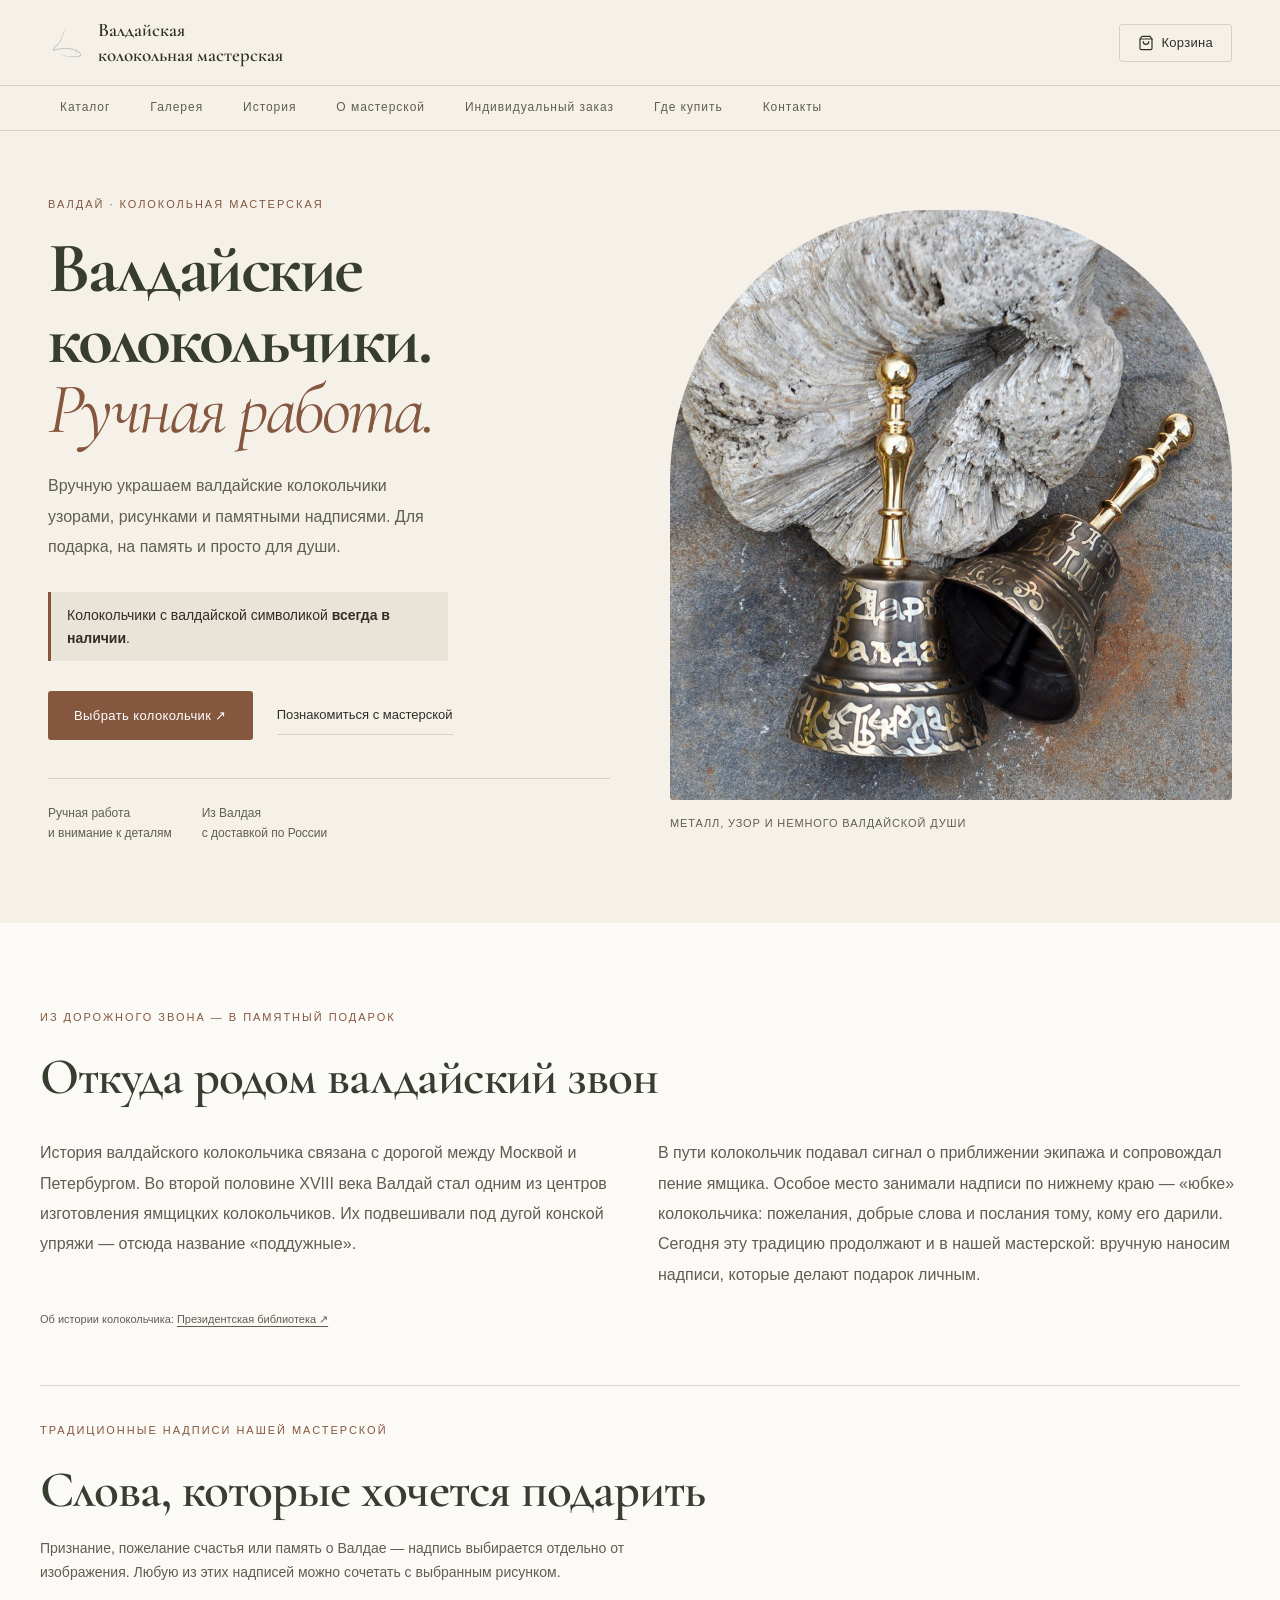
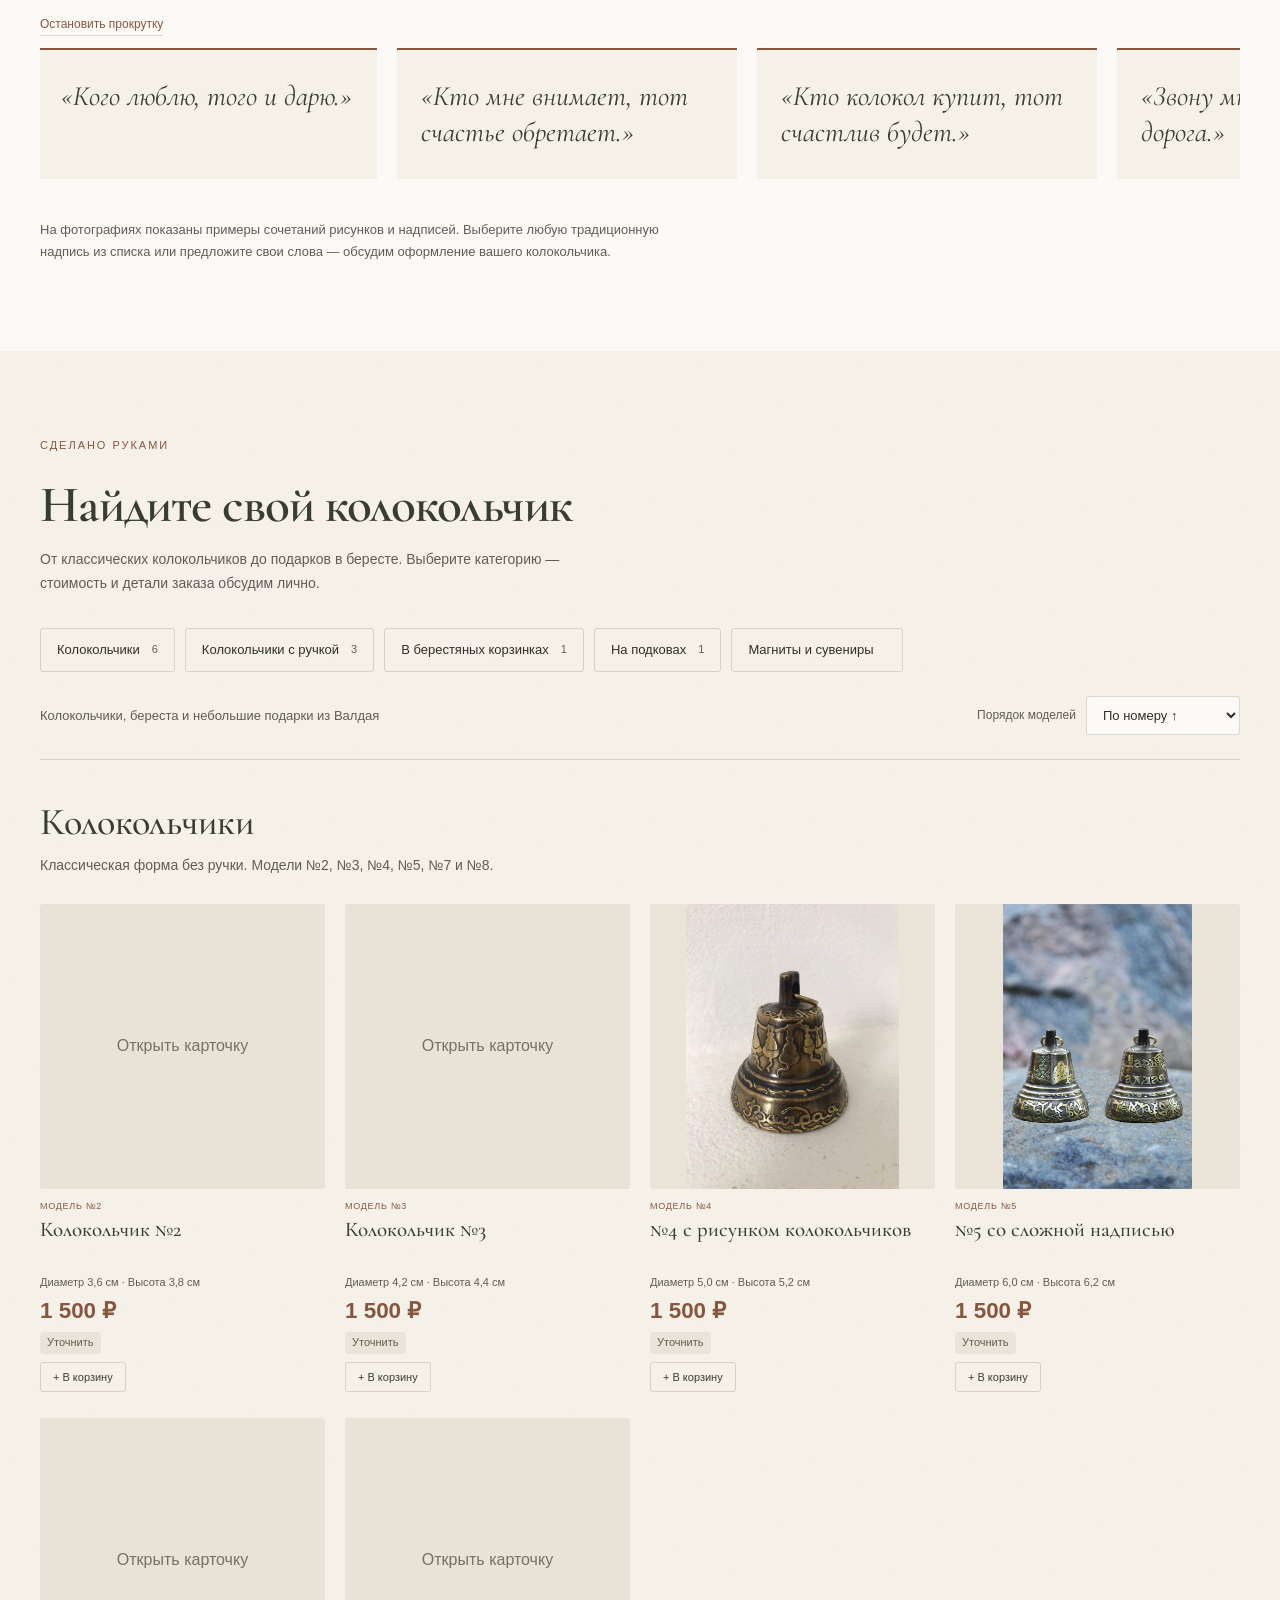
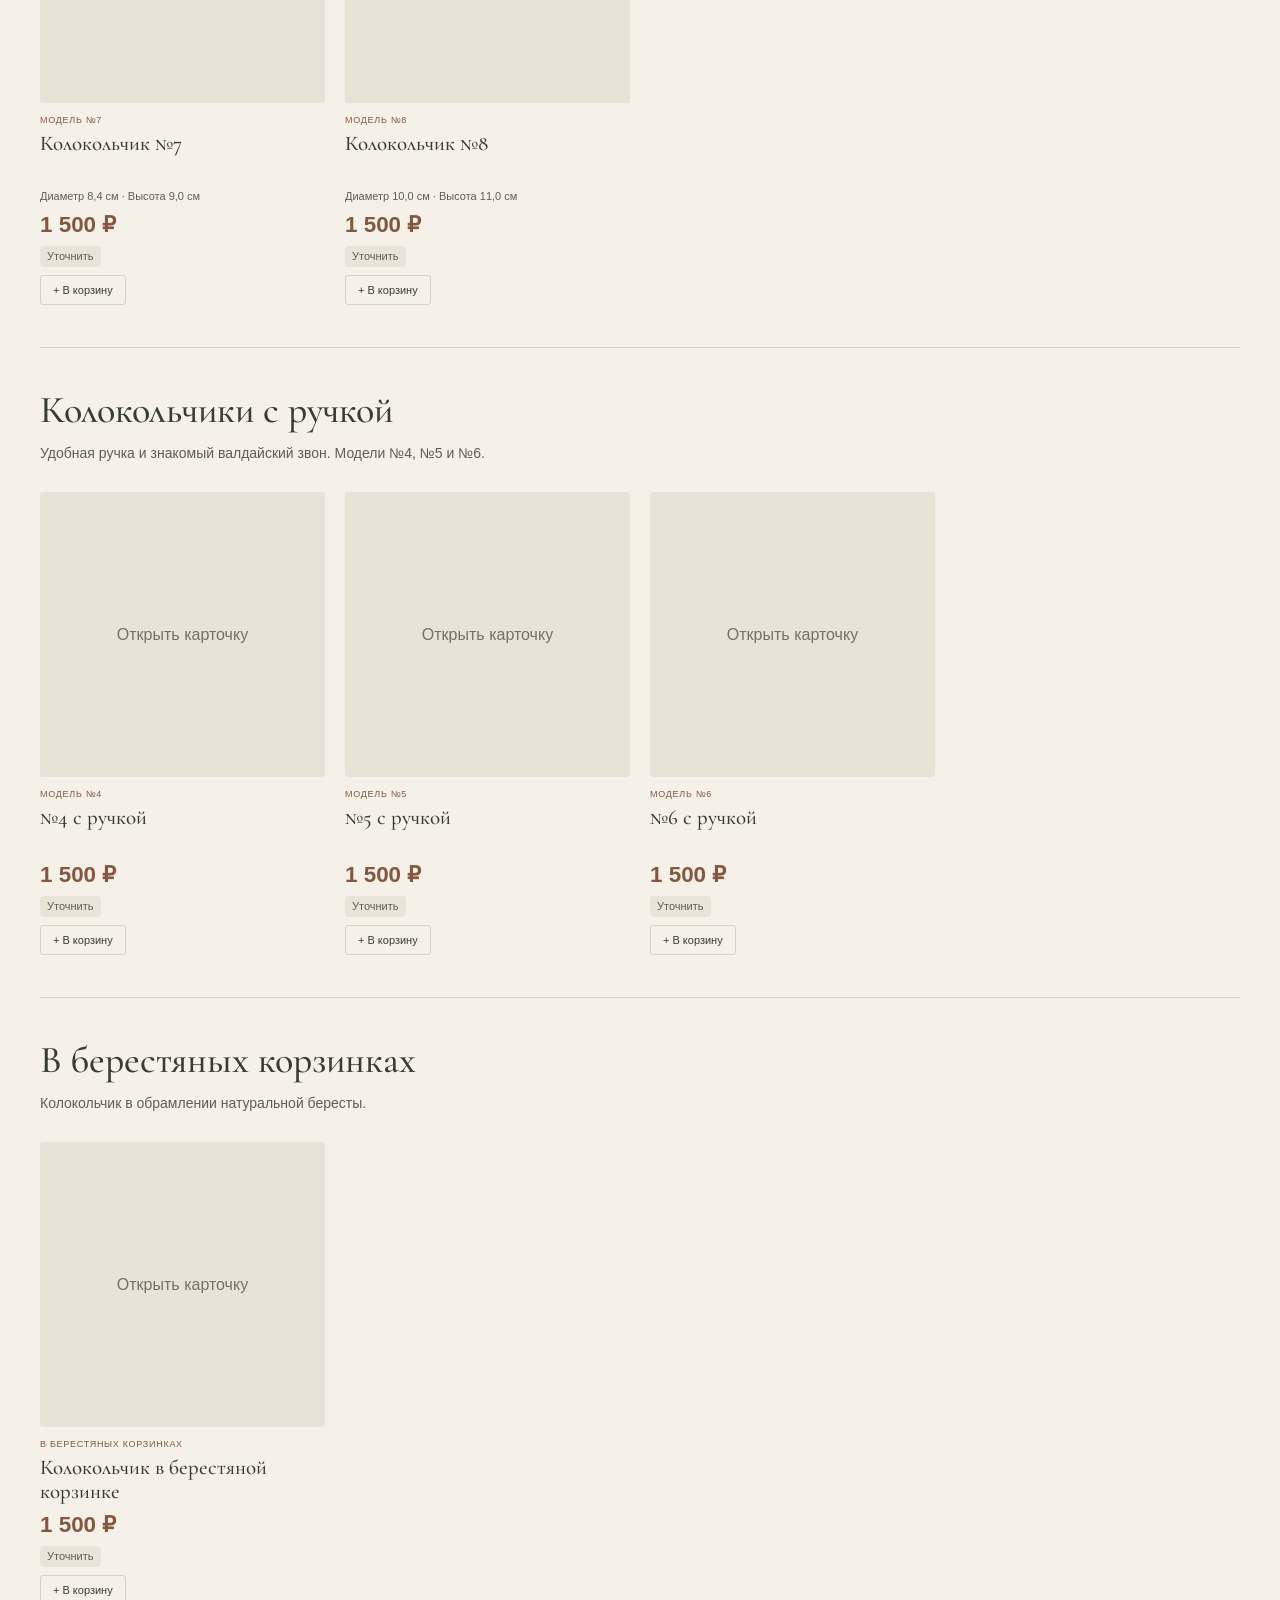
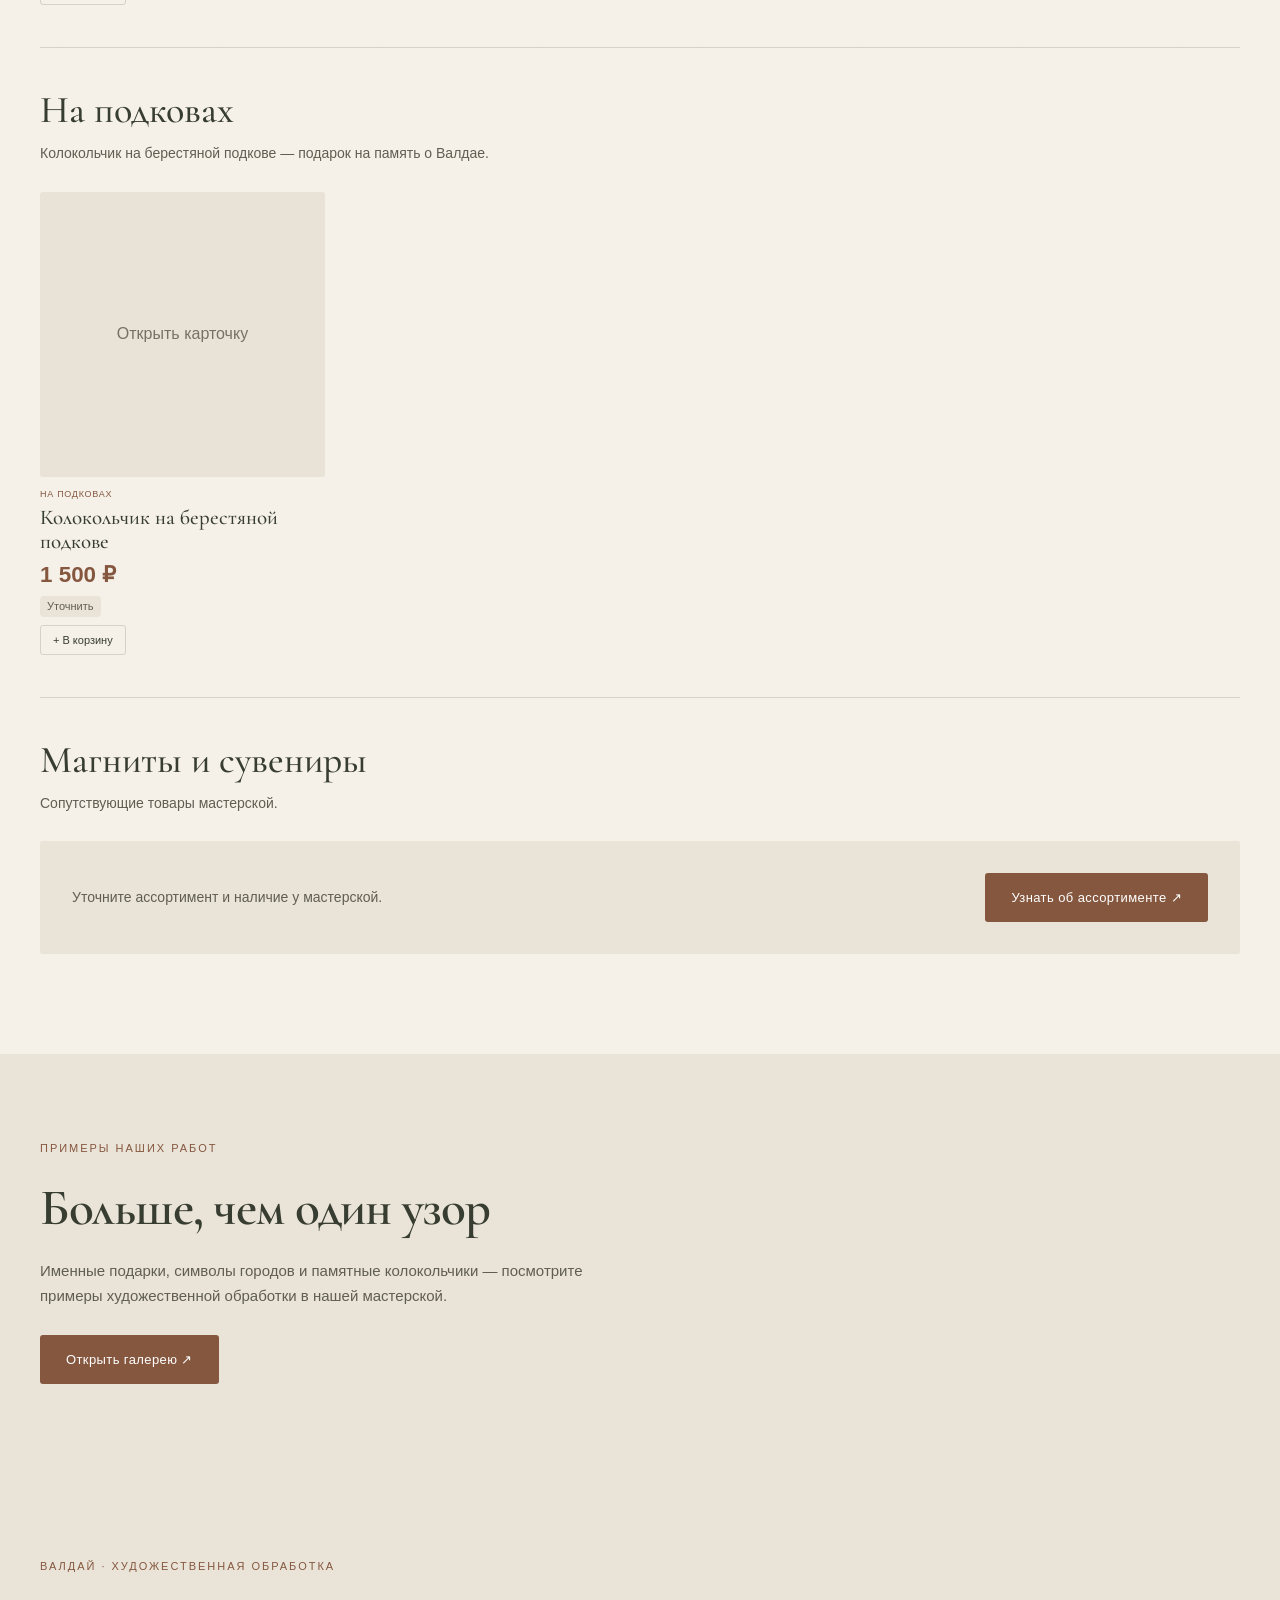
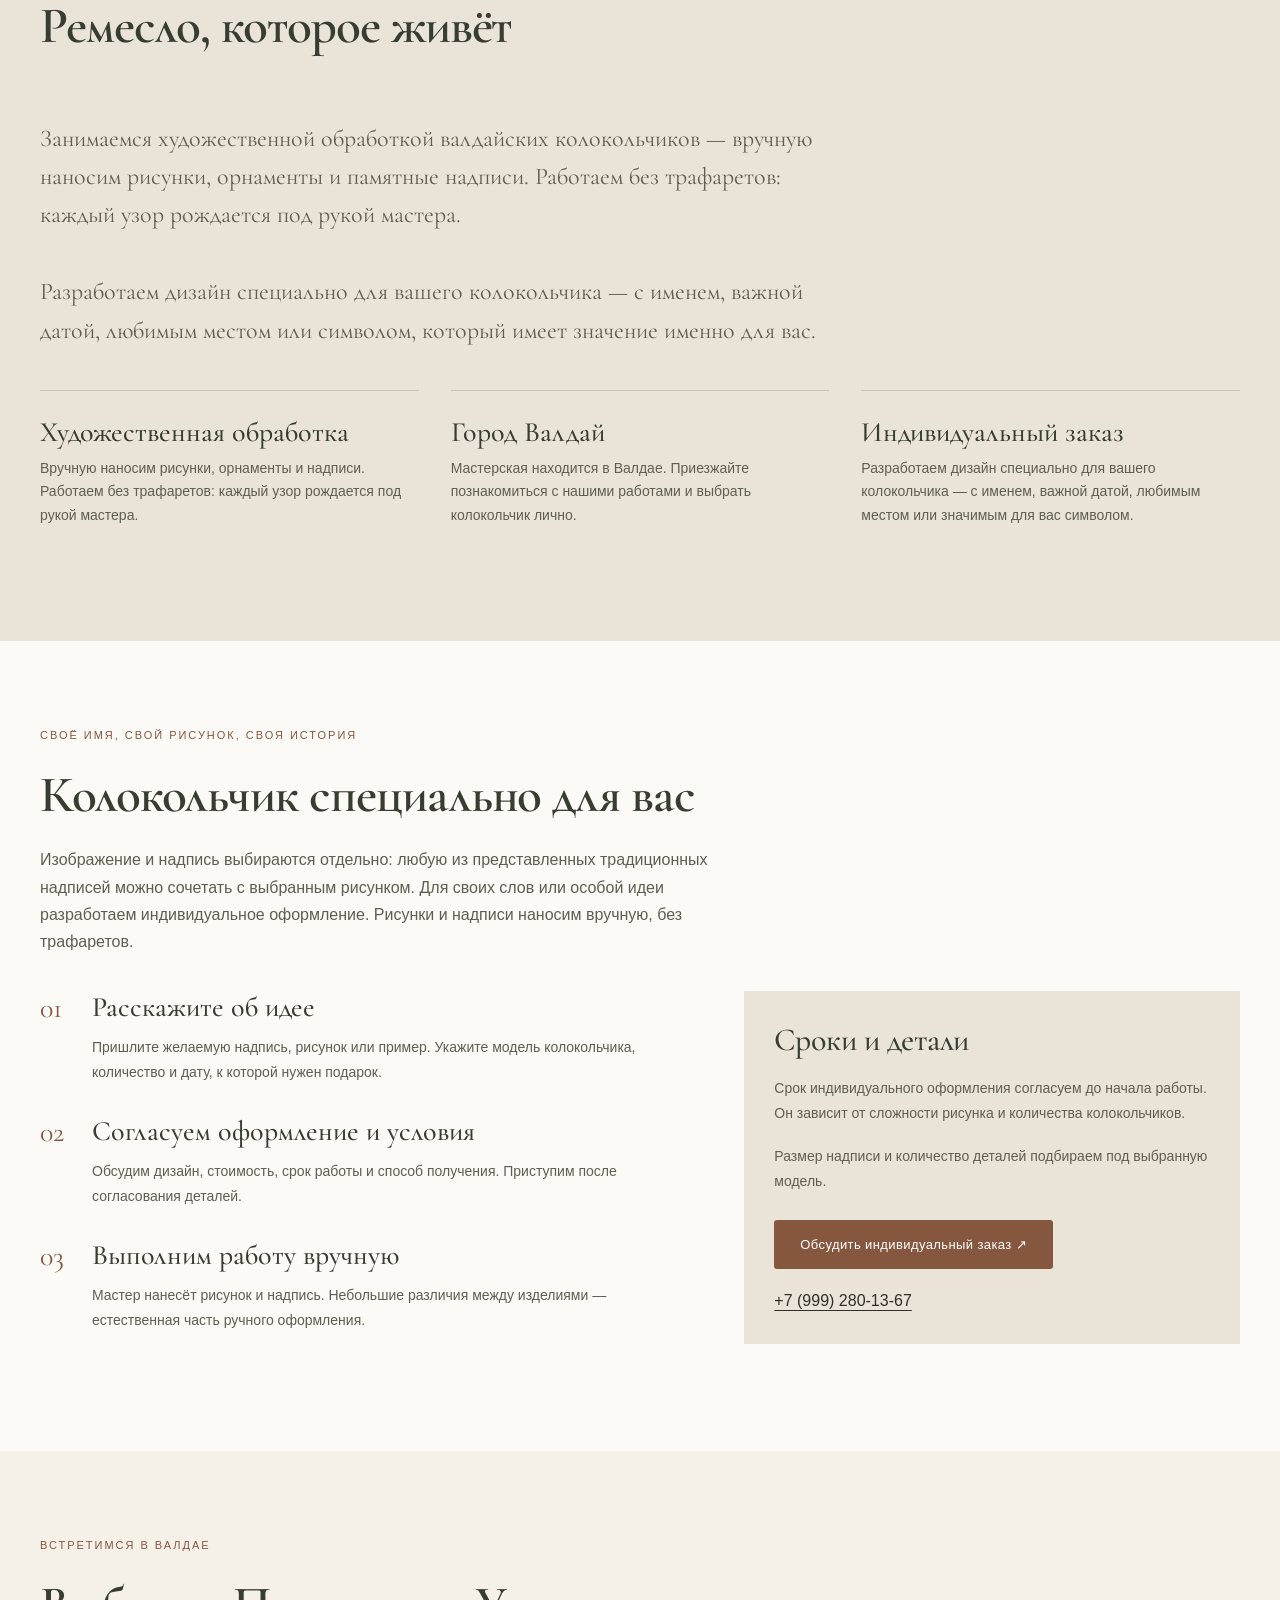
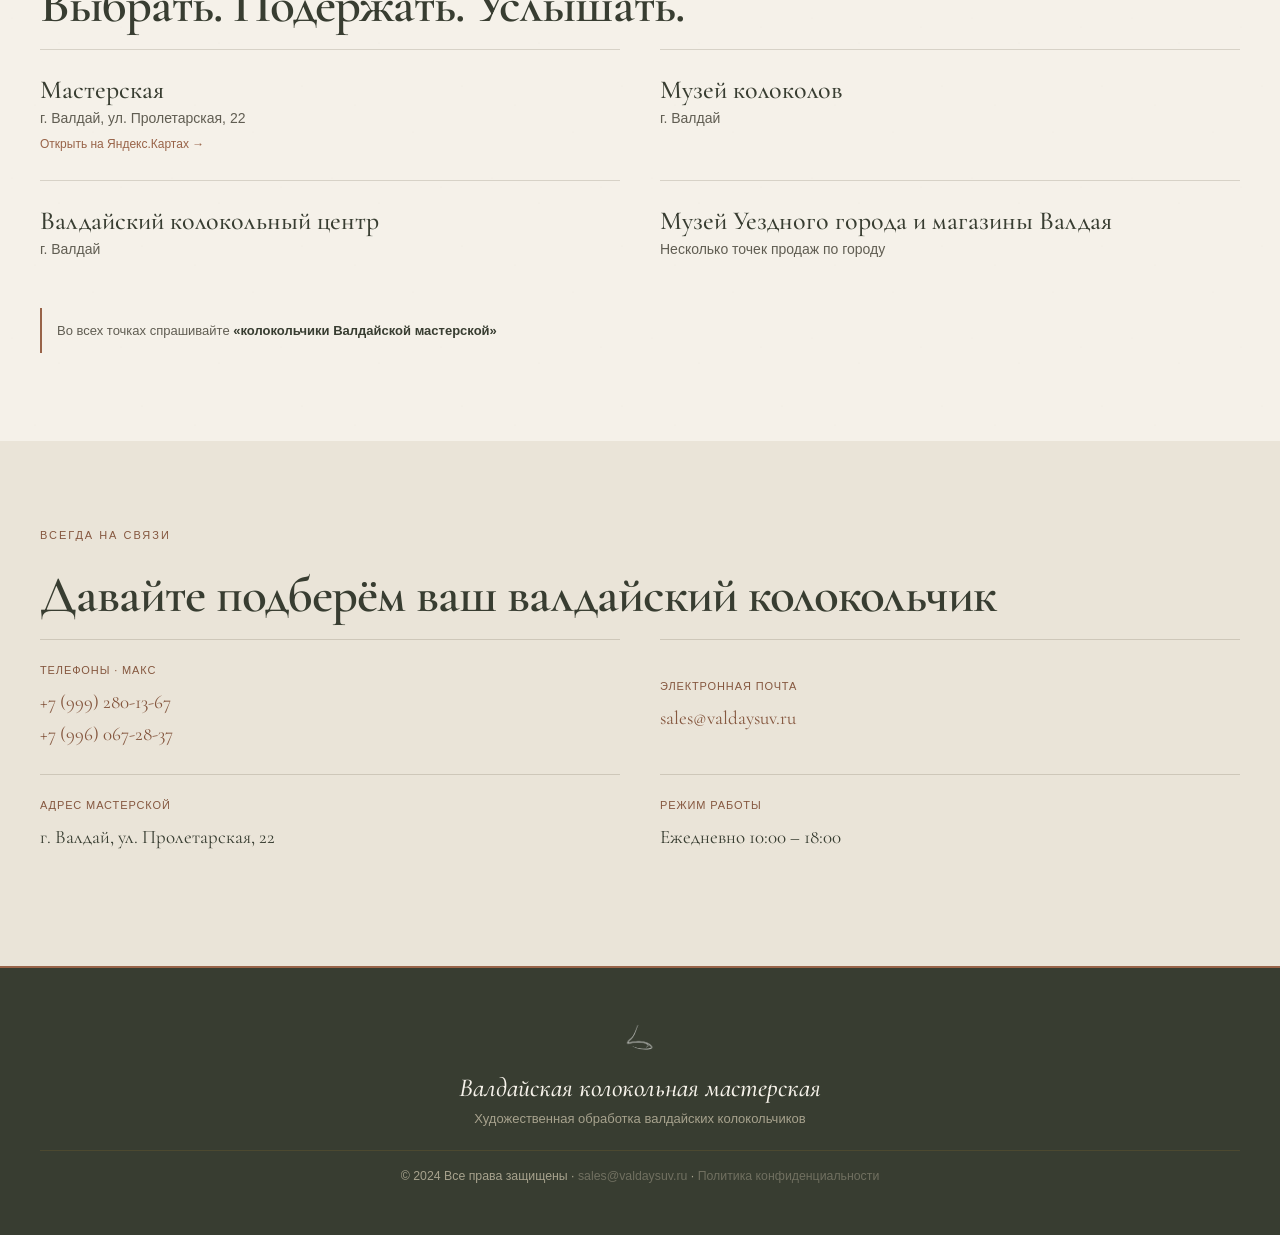
==== commit c0787ead: "Open product details for every catalog item" ====
--- a/index.html
+++ b/index.html
@@ -190,7 +190,7 @@
 </article></div></section>
 <section class="catalog-group" id="catalog-handles" aria-labelledby="heading-handles">
 <div class="catalog-group-heading"><h3 id="heading-handles">Колокольчики с ручкой</h3><p>Удобная ручка и знакомый валдайский звон. Модели №4, №5 и №6.</p></div><div class="catalog-grid catalog-group-grid"><article class="product-card" id="product-7" data-category="handles" data-size-number="4" data-product-id="7" data-product-name="Валдайский колокольчик черненый №4 с ручкой" data-product-image="" data-price-kopecks="150000">
-    <div class="product-placeholder"><span>Фотография скоро появится</span></div>
+    <button type="button" class="product-photo-link product-placeholder" data-product-details="7" aria-label="Открыть карточку: Валдайский колокольчик черненый №4 с ручкой" disabled><span>Открыть карточку</span></button>
     <div class="product-info"><span class="product-type">Модель №4</span>
         <h4 class="product-name">№4 с ручкой</h4>
         <p class="product-price">1 500 ₽</p><p class="product-availability"><span class="stock-badge stock-unknown">Уточнить</span></p>
@@ -198,7 +198,7 @@
     </div>
 </article>
 <article class="product-card" id="product-8" data-category="handles" data-size-number="5" data-product-id="8" data-product-name="Валдайский колокольчик черненый №5 с ручкой" data-product-image="" data-price-kopecks="150000">
-    <div class="product-placeholder"><span>Фотография скоро появится</span></div>
+    <button type="button" class="product-photo-link product-placeholder" data-product-details="8" aria-label="Открыть карточку: Валдайский колокольчик черненый №5 с ручкой" disabled><span>Открыть карточку</span></button>
     <div class="product-info"><span class="product-type">Модель №5</span>
         <h4 class="product-name">№5 с ручкой</h4>
         <p class="product-price">1 500 ₽</p><p class="product-availability"><span class="stock-badge stock-unknown">Уточнить</span></p>
@@ -206,7 +206,7 @@
     </div>
 </article>
 <article class="product-card" id="product-9" data-category="handles" data-size-number="6" data-product-id="9" data-product-name="Валдайский колокольчик черненый №6 с ручкой" data-product-image="" data-price-kopecks="150000">
-    <div class="product-placeholder"><span>Фотография скоро появится</span></div>
+    <button type="button" class="product-photo-link product-placeholder" data-product-details="9" aria-label="Открыть карточку: Валдайский колокольчик черненый №6 с ручкой" disabled><span>Открыть карточку</span></button>
     <div class="product-info"><span class="product-type">Модель №6</span>
         <h4 class="product-name">№6 с ручкой</h4>
         <p class="product-price">1 500 ₽</p><p class="product-availability"><span class="stock-badge stock-unknown">Уточнить</span></p>
@@ -215,7 +215,7 @@
 </article></div></section>
 <section class="catalog-group" id="catalog-baskets" aria-labelledby="heading-baskets">
 <div class="catalog-group-heading"><h3 id="heading-baskets">В берестяных корзинках</h3><p>Колокольчик в обрамлении натуральной бересты.</p></div><div class="catalog-grid catalog-group-grid"><article class="product-card" id="product-10" data-category="baskets" data-size-number="0" data-product-id="10" data-product-name="Колокол желтый в берестяной корзинке" data-product-image="" data-price-kopecks="150000">
-    <div class="product-placeholder"><span>Фотография скоро появится</span></div>
+    <button type="button" class="product-photo-link product-placeholder" data-product-details="10" aria-label="Открыть карточку: Колокол желтый в берестяной корзинке" disabled><span>Открыть карточку</span></button>
     <div class="product-info"><span class="product-type">В берестяных корзинках</span>
         <h4 class="product-name">Колокольчик в берестяной корзинке</h4>
         <p class="product-price">1 500 ₽</p><p class="product-availability"><span class="stock-badge stock-unknown">Уточнить</span></p>
@@ -224,7 +224,7 @@
 </article></div></section>
 <section class="catalog-group" id="catalog-horseshoes" aria-labelledby="heading-horseshoes">
 <div class="catalog-group-heading"><h3 id="heading-horseshoes">На подковах</h3><p>Колокольчик на берестяной подкове — подарок на память о Валдае.</p></div><div class="catalog-grid catalog-group-grid"><article class="product-card" id="product-11" data-category="horseshoes" data-size-number="0" data-product-id="11" data-product-name="Колокол желтый на берестяной подкове" data-product-image="" data-price-kopecks="150000">
-    <div class="product-placeholder"><span>Фотография скоро появится</span></div>
+    <button type="button" class="product-photo-link product-placeholder" data-product-details="11" aria-label="Открыть карточку: Колокол желтый на берестяной подкове" disabled><span>Открыть карточку</span></button>
     <div class="product-info"><span class="product-type">На подковах</span>
         <h4 class="product-name">Колокольчик на берестяной подкове</h4>
         <p class="product-price">1 500 ₽</p><p class="product-availability"><span class="stock-badge stock-unknown">Уточнить</span></p>
@@ -309,6 +309,51 @@
     <h3 class="product-stock-title">Отдельное оформление</h3>
     <dl class="product-specs"><div><dt>С изображением Иверского монастыря</dt><dd><span class="stock-badge stock-unknown">Уточнить</span></dd></div></dl>
     <button type="button" class="btn-primary product-detail-select" data-select-product="6">В корзину</button>
+    <a class="product-custom-link" href="#custom-order">Индивидуальный заказ ↗</a></div>
+</div>
+</template>
+<template id="product-detail-7">
+<div class="product-detail-layout product-detail-text-only">
+    <div class="product-detail-info"><span class="eyebrow">Модель №4</span><h2 class="product-dialog-title" id="product-dialog-title-7">Валдайский колокольчик черненый №4 с ручкой</h2>
+    <p class="product-price">1 500 ₽</p>
+    <p class="product-availability"><span class="stock-badge stock-unknown">Уточнить</span></p>
+    <button type="button" class="btn-primary product-detail-select" data-select-product="7">В корзину</button>
+    <a class="product-custom-link" href="#custom-order">Индивидуальный заказ ↗</a></div>
+</div>
+</template>
+<template id="product-detail-8">
+<div class="product-detail-layout product-detail-text-only">
+    <div class="product-detail-info"><span class="eyebrow">Модель №5</span><h2 class="product-dialog-title" id="product-dialog-title-8">Валдайский колокольчик черненый №5 с ручкой</h2>
+    <p class="product-price">1 500 ₽</p>
+    <p class="product-availability"><span class="stock-badge stock-unknown">Уточнить</span></p>
+    <button type="button" class="btn-primary product-detail-select" data-select-product="8">В корзину</button>
+    <a class="product-custom-link" href="#custom-order">Индивидуальный заказ ↗</a></div>
+</div>
+</template>
+<template id="product-detail-9">
+<div class="product-detail-layout product-detail-text-only">
+    <div class="product-detail-info"><span class="eyebrow">Модель №6</span><h2 class="product-dialog-title" id="product-dialog-title-9">Валдайский колокольчик черненый №6 с ручкой</h2>
+    <p class="product-price">1 500 ₽</p>
+    <p class="product-availability"><span class="stock-badge stock-unknown">Уточнить</span></p>
+    <button type="button" class="btn-primary product-detail-select" data-select-product="9">В корзину</button>
+    <a class="product-custom-link" href="#custom-order">Индивидуальный заказ ↗</a></div>
+</div>
+</template>
+<template id="product-detail-10">
+<div class="product-detail-layout product-detail-text-only">
+    <div class="product-detail-info"><span class="eyebrow">В берестяных корзинках</span><h2 class="product-dialog-title" id="product-dialog-title-10">Колокол желтый в берестяной корзинке</h2>
+    <p class="product-price">1 500 ₽</p>
+    <p class="product-availability"><span class="stock-badge stock-unknown">Уточнить</span></p>
+    <button type="button" class="btn-primary product-detail-select" data-select-product="10">В корзину</button>
+    <a class="product-custom-link" href="#custom-order">Индивидуальный заказ ↗</a></div>
+</div>
+</template>
+<template id="product-detail-11">
+<div class="product-detail-layout product-detail-text-only">
+    <div class="product-detail-info"><span class="eyebrow">На подковах</span><h2 class="product-dialog-title" id="product-dialog-title-11">Колокол желтый на берестяной подкове</h2>
+    <p class="product-price">1 500 ₽</p>
+    <p class="product-availability"><span class="stock-badge stock-unknown">Уточнить</span></p>
+    <button type="button" class="btn-primary product-detail-select" data-select-product="11">В корзину</button>
     <a class="product-custom-link" href="#custom-order">Индивидуальный заказ ↗</a></div>
 </div>
 </template>
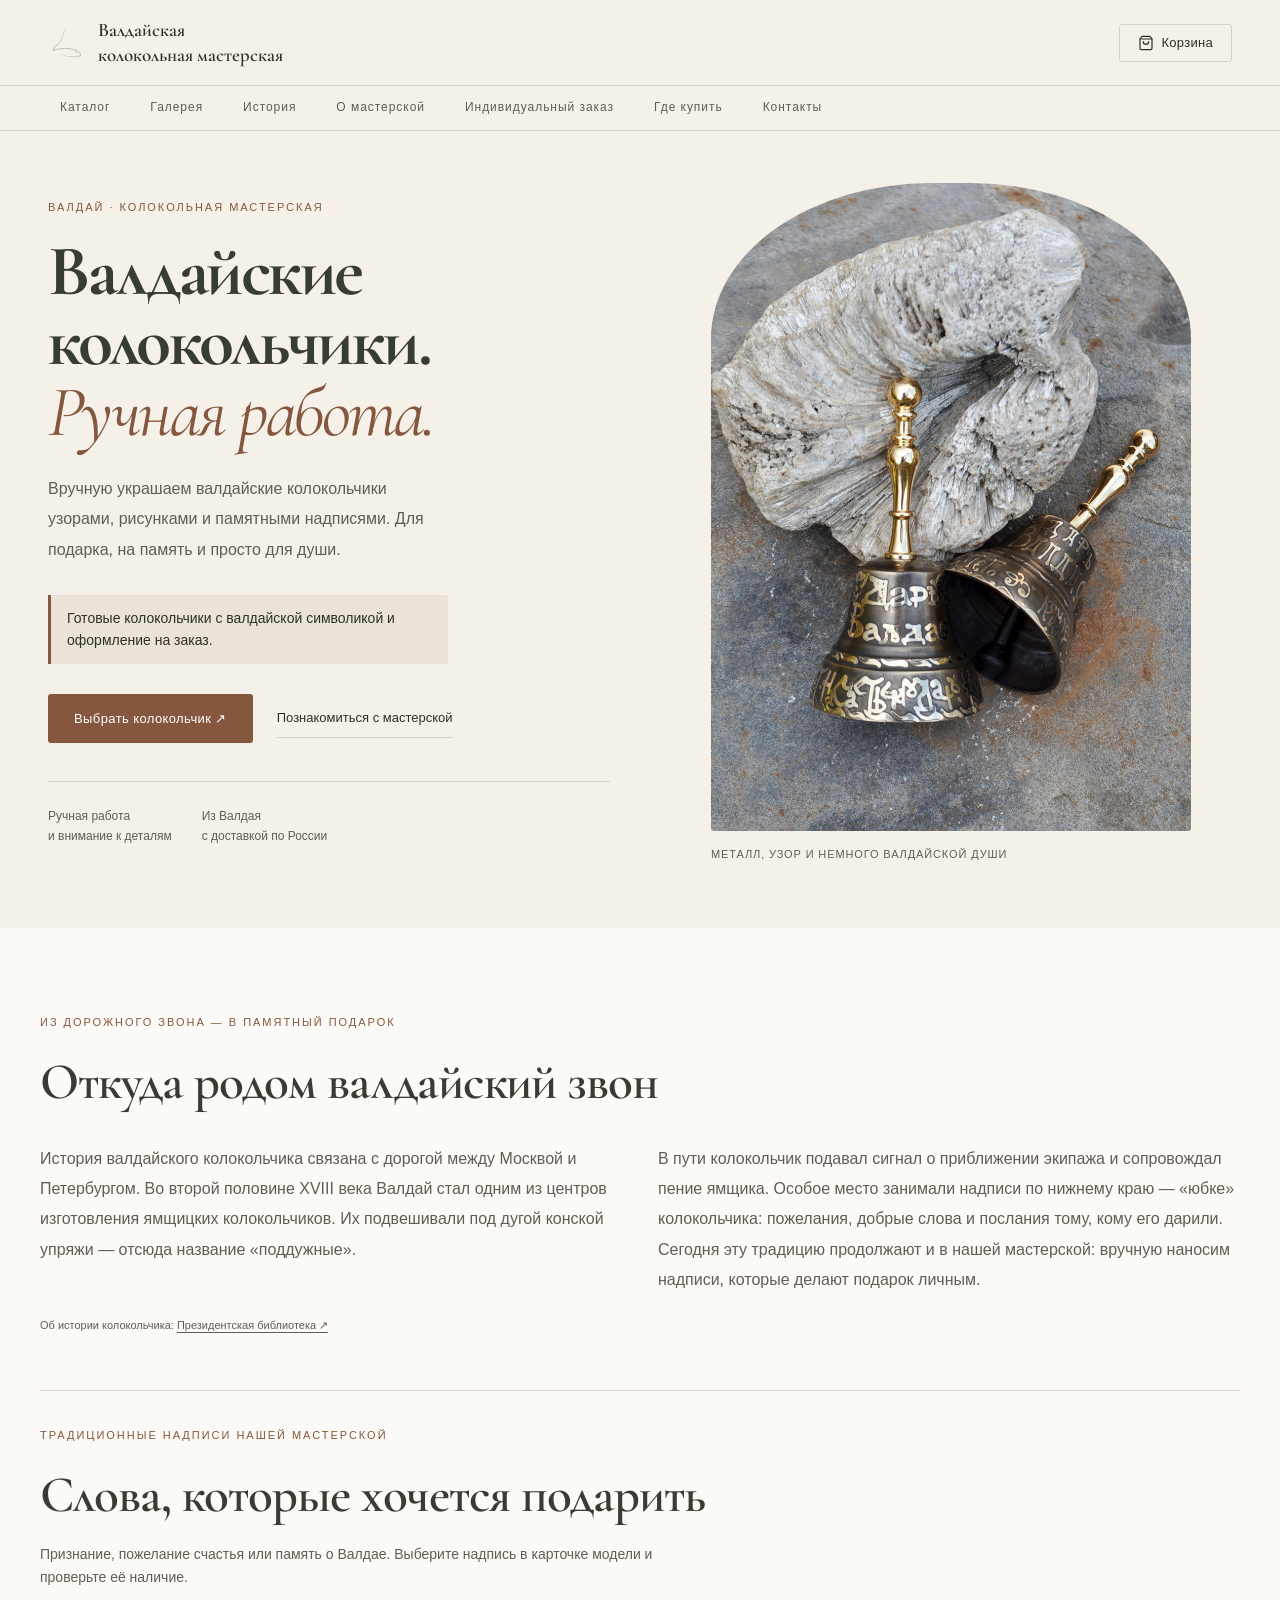
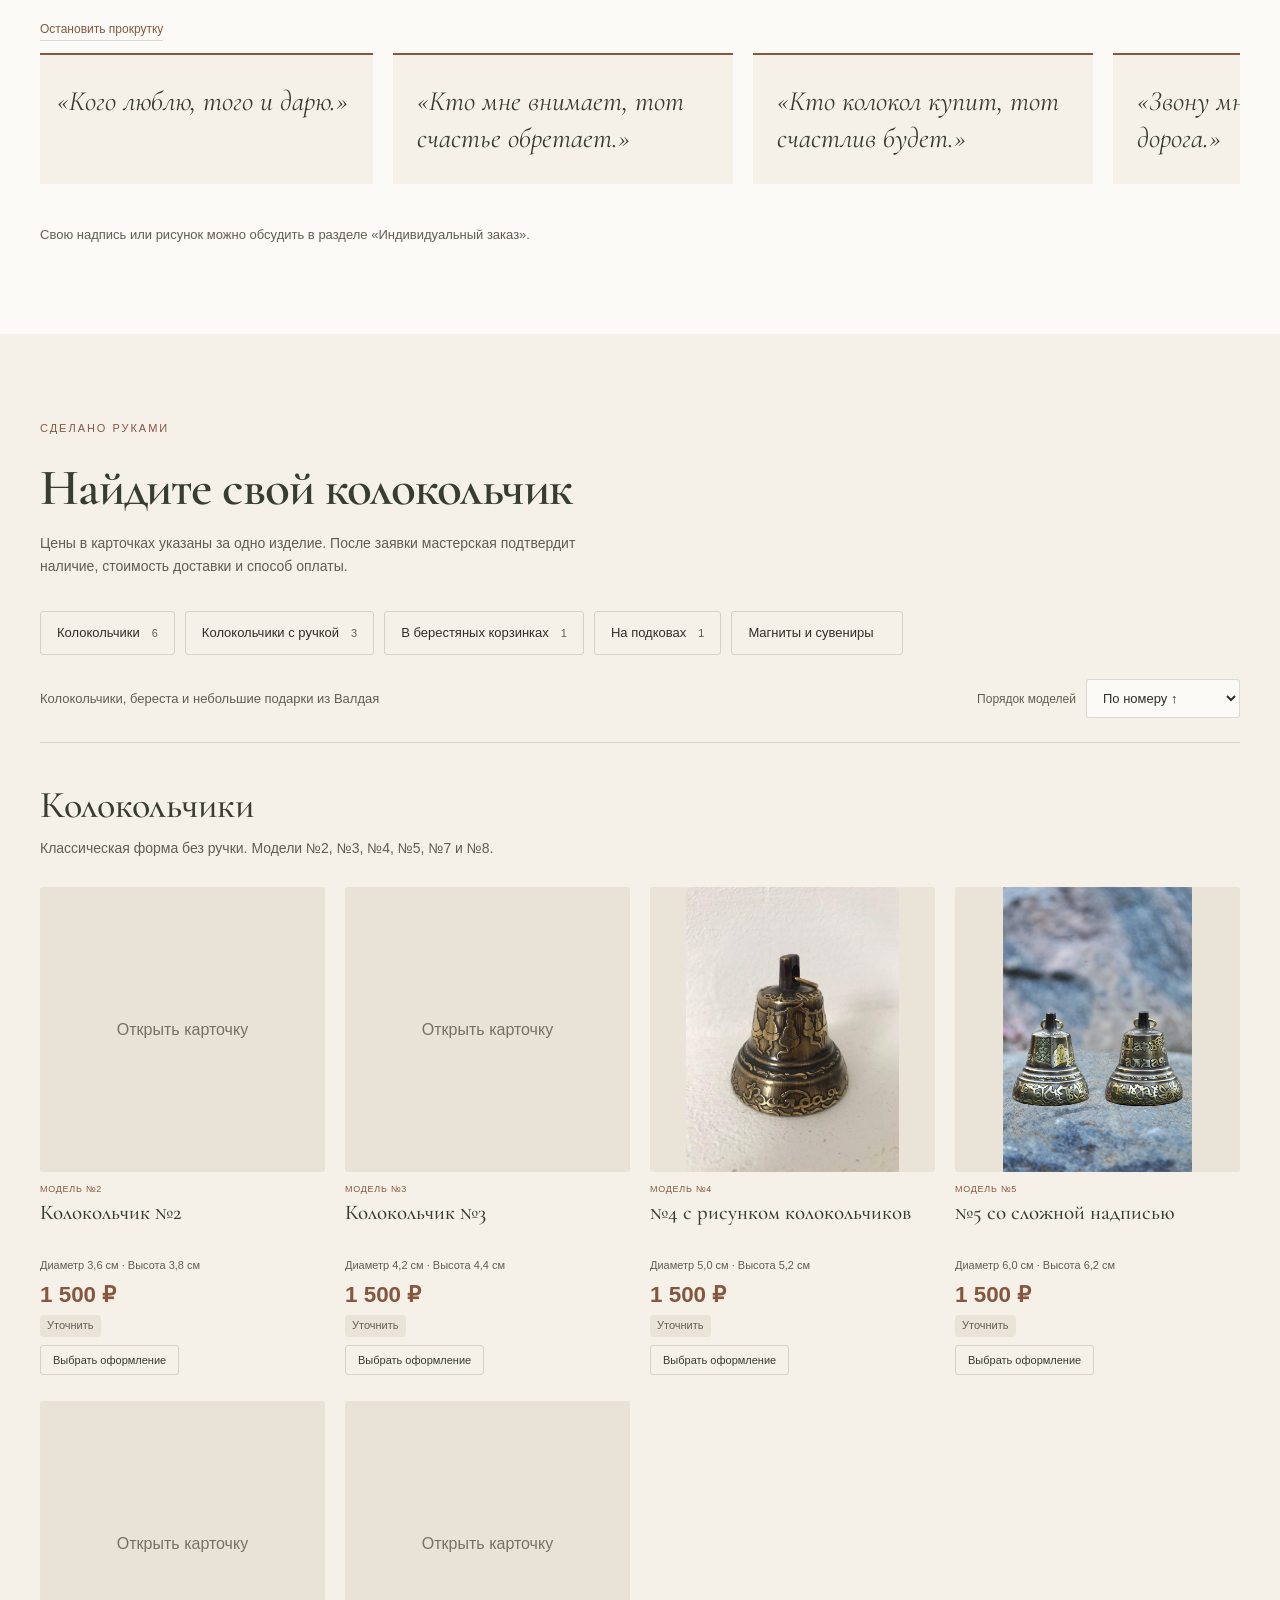
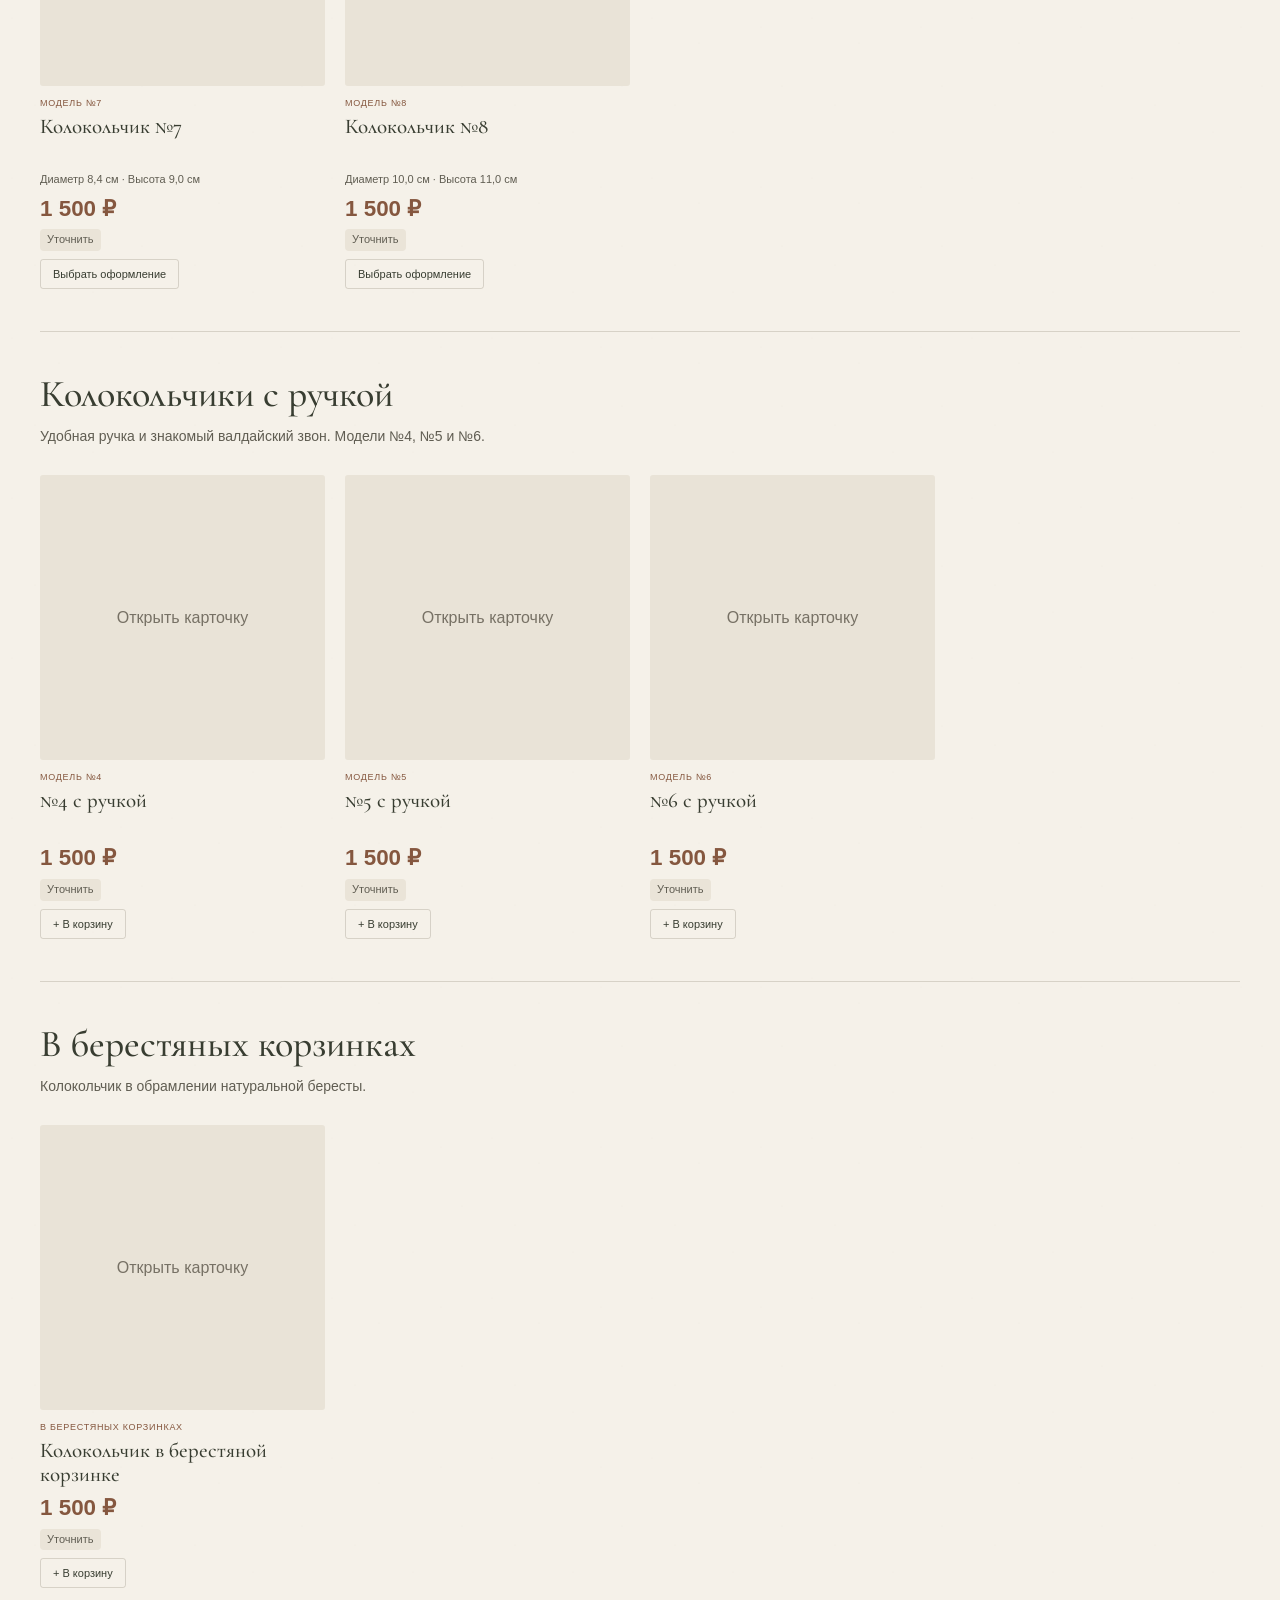
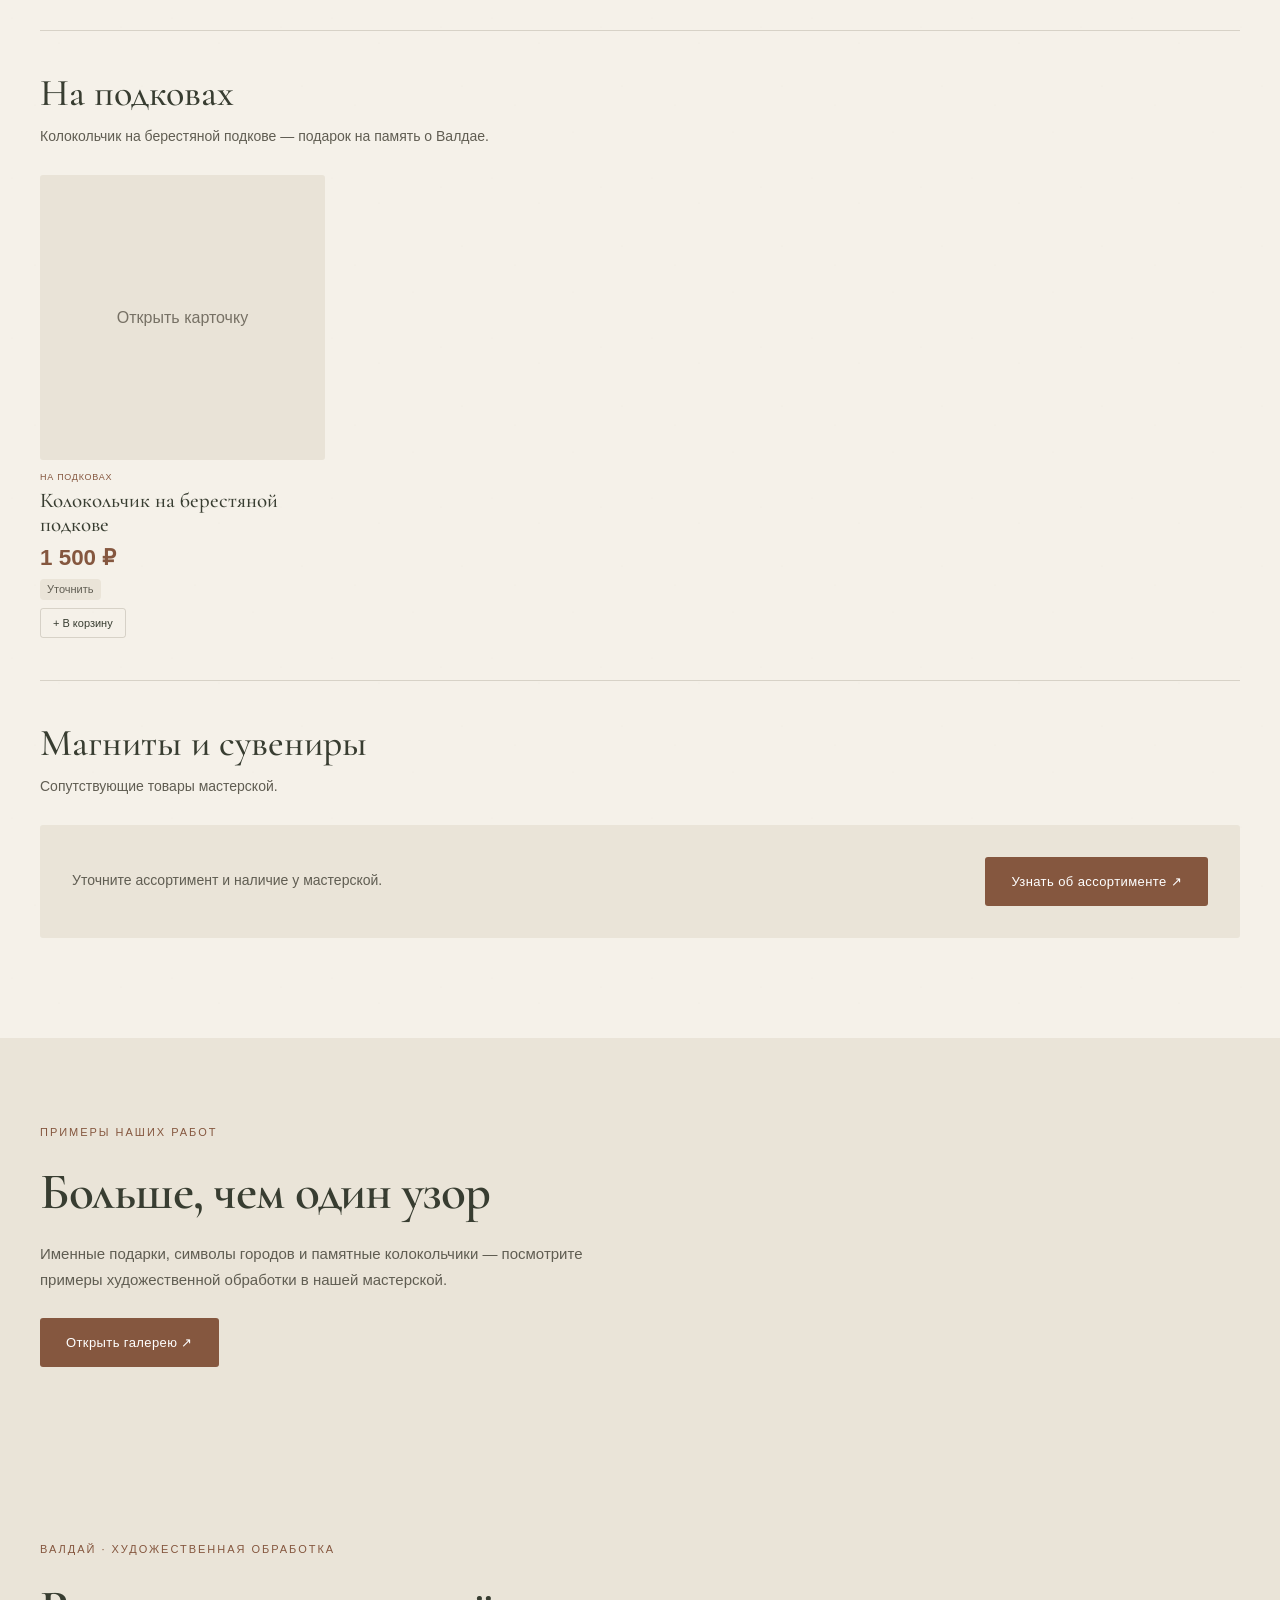
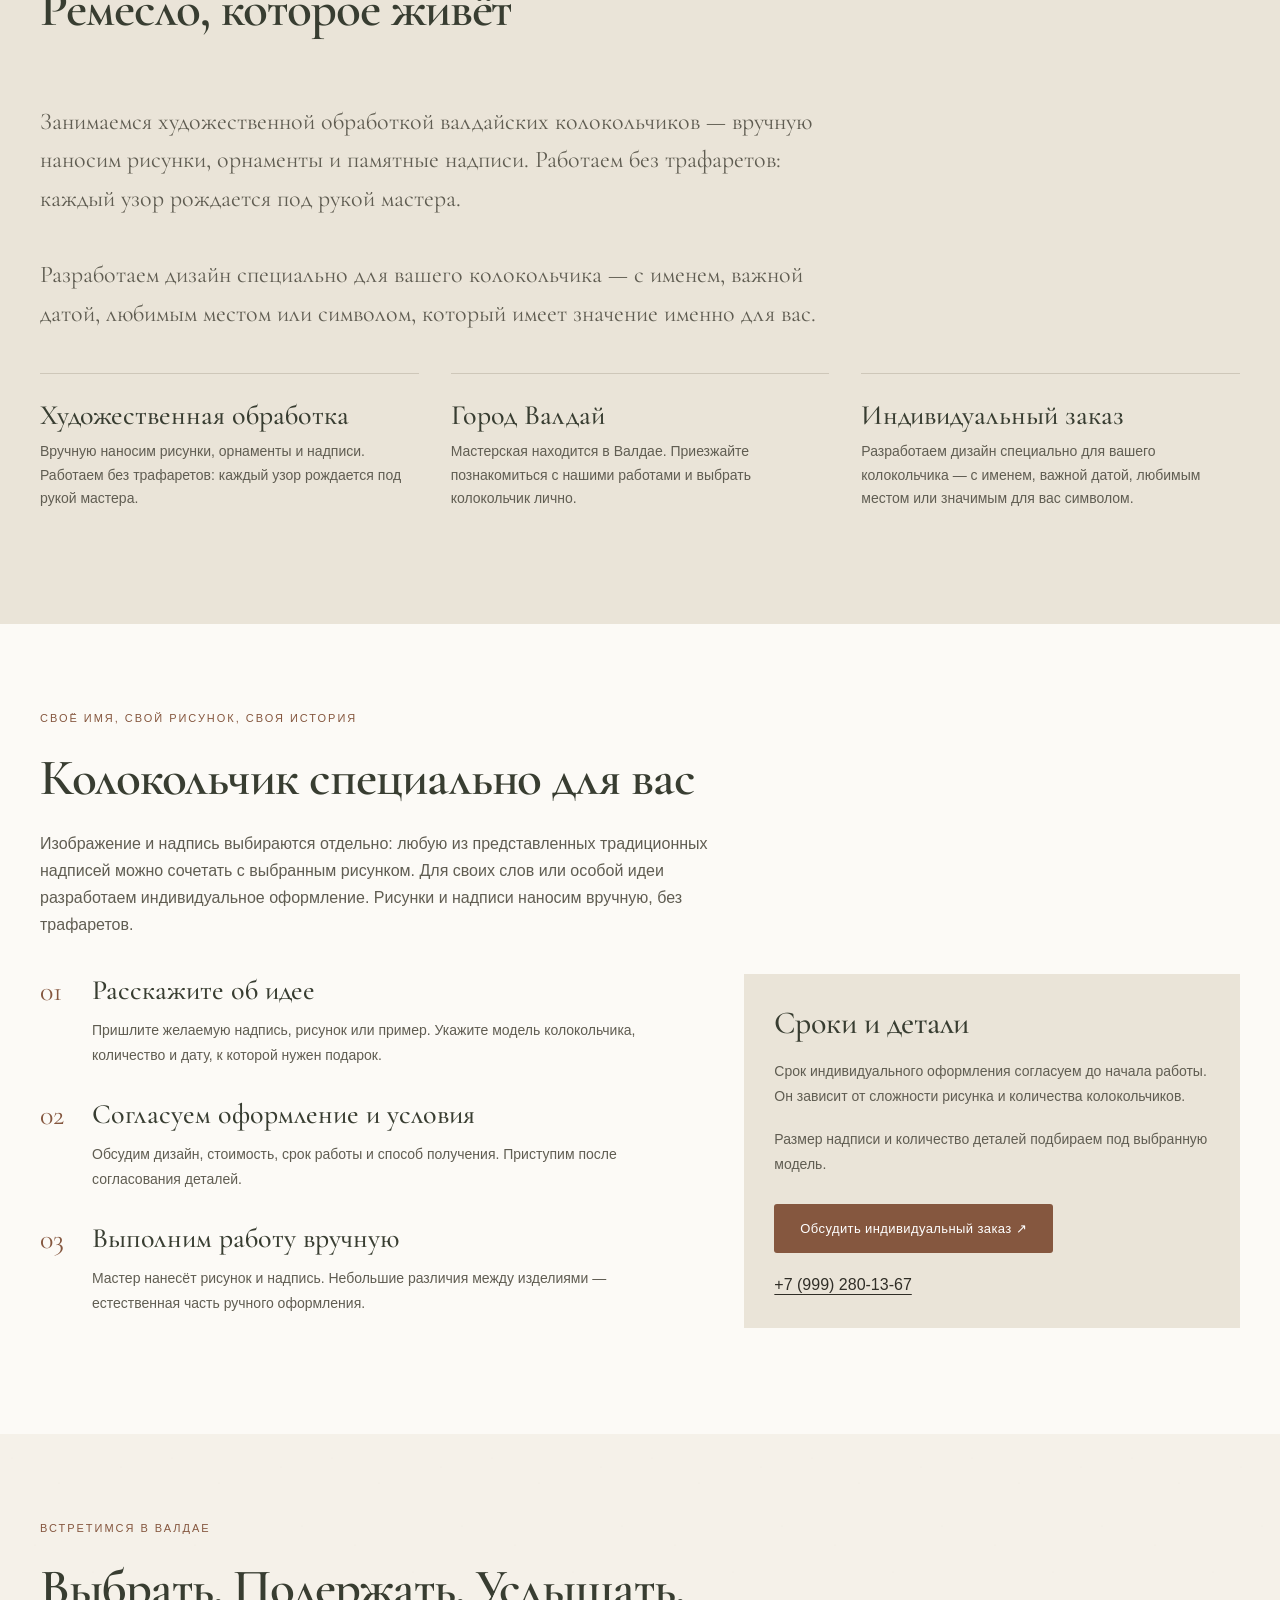
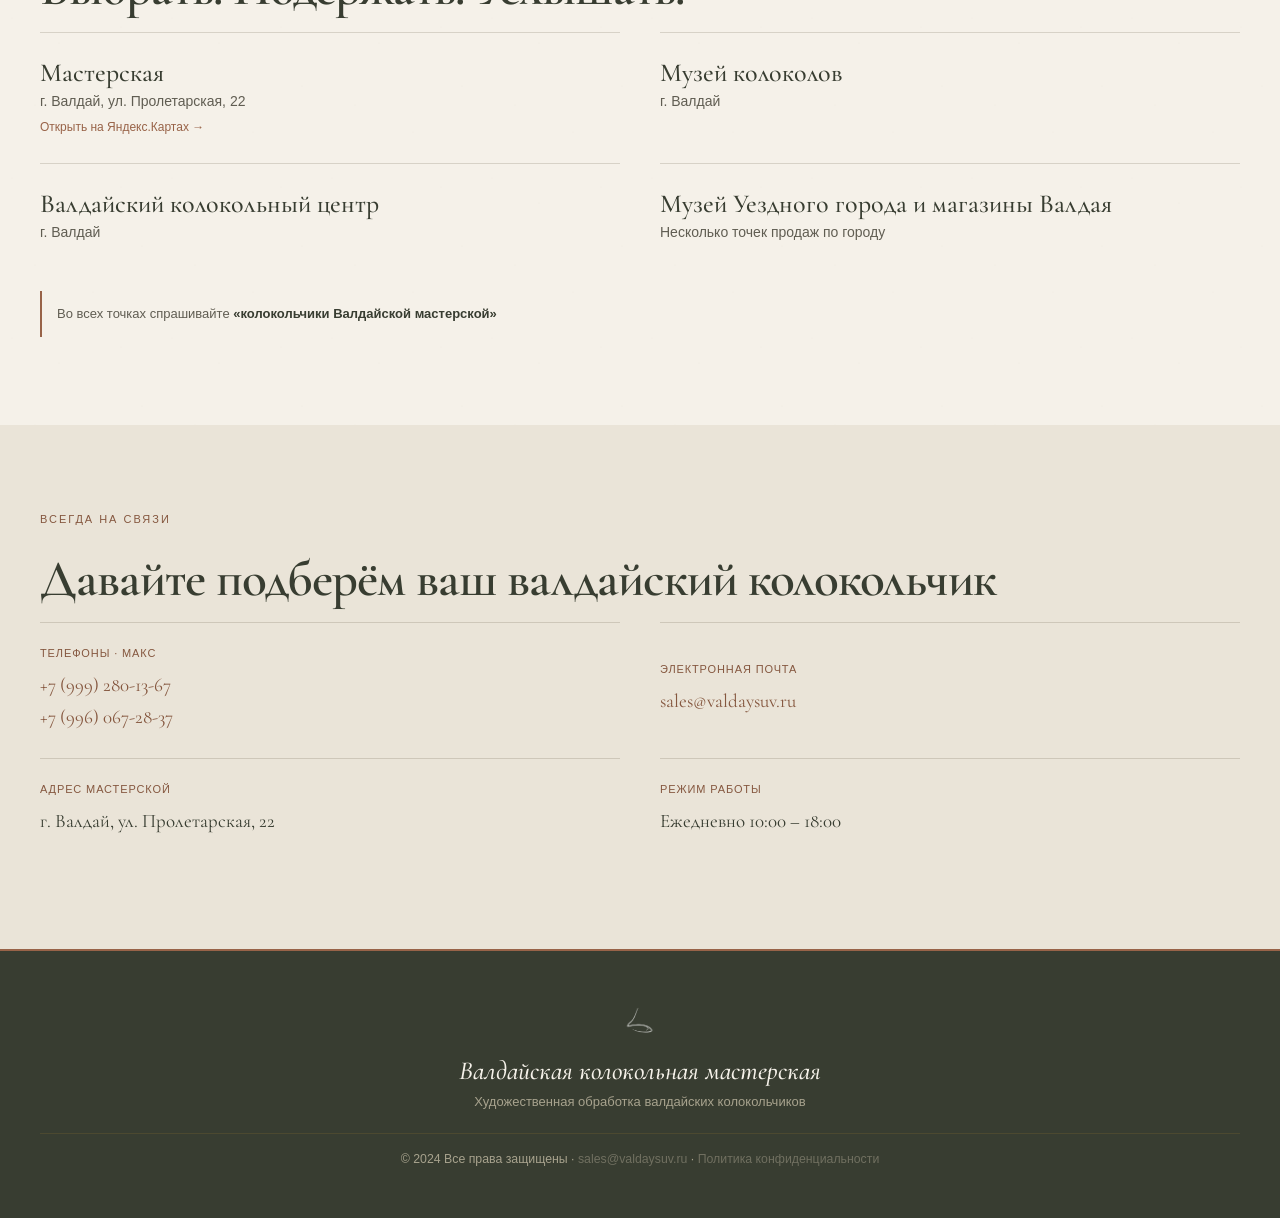
==== commit 24750313: "Update catalog administration and responsive hero photo" ====
--- a/index.html
+++ b/index.html
@@ -7,9 +7,9 @@
     <link rel="preconnect" href="https://fonts.googleapis.com">
     <link rel="preconnect" href="https://fonts.gstatic.com" crossorigin>
     <link href="https://fonts.googleapis.com/css2?family=Cormorant+Garamond:ital,wght@0,400;0,600;0,700;1,400;1,600&family=EB+Garamond:ital,wght@0,400;0,500;1,400&display=swap" rel="stylesheet">
-    <link rel="stylesheet" href="src/home.css?v=e4dc26785957">
-    <link rel="stylesheet" href="src/styles.css?v=d940af7c22a6">
-    <link rel="stylesheet" href="src/shop.css?v=36ac353659ff">
+    <link rel="stylesheet" href="src/home.css?v=7dd7f34bc84e">
+    <link rel="stylesheet" href="src/styles.css?v=d114a823719f">
+    <link rel="stylesheet" href="src/shop.css?v=f9f8fe2dd1fb">
     <meta name="description" content="Художественная обработка валдайских колокольчиков: узоры, рисунки и индивидуальные надписи. Заказ в мастерской в Валдае, самовывоз и доставка по России.">
     <meta name="robots" content="index, follow, max-image-preview:large">
     <link rel="canonical" href="https://valdaysuv.ru/">
@@ -83,7 +83,7 @@
             <img src="img/shared/logo.png" alt="Валдайская колокольная мастерская" class="logo">
             <span class="site-name">Валдайская<br>колокольная мастерская</span>
         </a>
-        <button class="cart-btn" onclick="openCart()">
+        <button class="cart-btn" onclick="openCart(this)">
             <svg width="16" height="16" viewBox="0 0 24 24" fill="none" stroke="currentColor" stroke-width="1.8" stroke-linecap="round" stroke-linejoin="round">
                 <path d="M6 2L3 6v14a2 2 0 002 2h14a2 2 0 002-2V6l-3-4z"/>
                 <line x1="3" y1="6" x2="21" y2="6"/>
@@ -113,11 +113,11 @@
         <span class="eyebrow">Валдай · Колокольная мастерская</span>
         <h1>Валдайские колокольчики.<br><em>Ручная работа.</em></h1>
         <p>Вручную украшаем валдайские колокольчики узорами, рисунками и памятными надписями. Для подарка, на память и просто для души.</p>
-        <p class="hero-availability">Колокольчики с валдайской символикой <strong>всегда в наличии</strong>.</p>
+        <p class="hero-availability">Готовые колокольчики с валдайской символикой и оформление на заказ.</p>
         <div class="hero-actions"><a href="#catalog" class="btn-primary">Выбрать колокольчик ↗</a><a href="#about" class="text-link">Познакомиться с мастерской</a></div>
         <div class="hero-footnote"><span>Ручная работа<br>и внимание к деталям</span><span>Из Валдая<br>с доставкой по России</span></div>
     </div>
-    <figure class="hero-photo"><img src="img/shared/photo_5325715840693302141_y.jpg" alt="Два валдайских колокольчика с золотистыми ручками на камне" fetchpriority="high"><figcaption>МЕТАЛЛ, УЗОР И НЕМНОГО ВАЛДАЙСКОЙ ДУШИ</figcaption></figure>
+    <figure class="hero-photo"><img src="img/shared/photo_5325715840693302141_y.jpg" width="948" height="1280" alt="Два валдайских колокольчика с золотистыми ручками на камне" fetchpriority="high"><figcaption>МЕТАЛЛ, УЗОР И НЕМНОГО ВАЛДАЙСКОЙ ДУШИ</figcaption></figure>
 </section>
 
 <section id="history" class="history-section">
@@ -125,17 +125,17 @@
         <div class="history-heading"><span class="eyebrow">Из дорожного звона — в памятный подарок</span><h2 class="sec-title">Откуда родом валдайский звон</h2></div>
         <div class="history-text"><p>История валдайского колокольчика связана с дорогой между Москвой и Петербургом. Во второй половине XVIII века Валдай стал одним из центров изготовления ямщицких колокольчиков. Их подвешивали под дугой конской упряжи — отсюда название «поддужные».</p><p>В пути колокольчик подавал сигнал о приближении экипажа и сопровождал пение ямщика. Особое место занимали надписи по нижнему краю — «юбке» колокольчика: пожелания, добрые слова и послания тому, кому его дарили. Сегодня эту традицию продолжают и в нашей мастерской: вручную наносим надписи, которые делают подарок личным.</p></div>
         <p class="history-source">Об истории колокольчика: <a href="https://www.prlib.ru/history/619320" target="_blank" rel="noopener">Президентская библиотека ↗</a></p>
-        <div class="inscriptions-heading"><span class="eyebrow">Традиционные надписи нашей мастерской</span><h2 class="sec-title">Слова, которые хочется подарить</h2><p>Признание, пожелание счастья или память о Валдае — надпись выбирается отдельно от изображения. Любую из этих надписей можно сочетать с выбранным рисунком.</p></div>
+        <div class="inscriptions-heading"><span class="eyebrow">Традиционные надписи нашей мастерской</span><h2 class="sec-title">Слова, которые хочется подарить</h2><p>Признание, пожелание счастья или память о Валдае. Выберите надпись в карточке модели и проверьте её наличие.</p></div>
         <div class="inscriptions-controls"><button type="button" id="inscriptionsToggle" class="inscriptions-toggle" aria-controls="inscriptionsRail" hidden><span class="inscriptions-toggle-icon" aria-hidden="true">Ⅱ</span><span class="inscriptions-toggle-label">Остановить прокрутку</span></button></div>
         <div class="inscriptions-grid" id="inscriptionsRail" tabindex="0" role="region" aria-label="Традиционные надписи на колокольчиках"><blockquote class="inscription"><p>«Кого люблю, того и дарю.»</p></blockquote><blockquote class="inscription"><p>«Кто мне внимает, тот счастье обретает.»</p></blockquote><blockquote class="inscription"><p>«Кто колокол купит, тот счастлив будет.»</p></blockquote><blockquote class="inscription"><p>«Звону много — веселей дорога.»</p></blockquote><blockquote class="inscription"><p>«Купи, не скупись, со мной веселись.»</p></blockquote><blockquote class="inscription"><p>«Лит для того, кто купит его.»</p></blockquote><blockquote class="inscription"><p>«Мчится тройка удалая, колокольчик Дар Валдая.»</p></blockquote><blockquote class="inscription"><p>«Валдайский Иверский монастырь.»</p></blockquote></div>
-        <p class="inscriptions-note">На фотографиях показаны примеры сочетаний рисунков и надписей. Выберите любую традиционную надпись из списка или предложите свои слова — обсудим оформление вашего колокольчика.</p>
+        <p class="inscriptions-note">Свою надпись или рисунок можно обсудить в разделе <a href="#custom-order">«Индивидуальный заказ»</a>.</p>
     </div>
 </section>
 
 <!-- CATALOG -->
 <section id="catalog">
     <div class="container">
-        <span class="eyebrow">Сделано руками</span><h2 class="sec-title">Найдите свой колокольчик</h2><p class="section-intro">От классических колокольчиков до подарков в бересте. Выберите категорию — стоимость и детали заказа обсудим лично.</p>
+        <span class="eyebrow">Сделано руками</span><h2 class="sec-title">Найдите свой колокольчик</h2><p class="section-intro">Цены в карточках указаны за одно изделие. После заявки мастерская подтвердит наличие, стоимость доставки и способ оплаты.</p>
         <div class="divider"><span>❦ ✦ ❦</span></div>
 <nav class="catalog-nav" aria-label="Категории товаров"><a href="#catalog-bells">Колокольчики<span>6</span></a><a href="#catalog-handles">Колокольчики с ручкой<span>3</span></a><a href="#catalog-baskets">В берестяных корзинках<span>1</span></a><a href="#catalog-horseshoes">На подковах<span>1</span></a><a href="#catalog-souvenirs">Магниты и сувениры<span></span></a></nav><div class="catalog-toolbar"><p>Колокольчики, береста и небольшие подарки из Валдая</p>
 <label class="catalog-sort" id="catalogSortControl" hidden>Порядок моделей
@@ -145,7 +145,7 @@
     <div class="product-info"><span class="product-type">Модель №2</span>
         <h4 class="product-name">Колокольчик №2</h4><p class="product-detail product-dimensions">Диаметр 3,6 см · Высота 3,8 см</p>
         <p class="product-price">1 500 ₽</p><p class="product-availability"><span class="stock-badge stock-unknown">Уточнить</span></p>
-        <button class="btn-add" id="ba1" onclick="addToCart(1)" hidden>+ В корзину</button>
+        <button type="button" class="btn-add" data-product-details="1" hidden>Выбрать оформление</button>
     </div>
 </article>
 <article class="product-card" id="product-2" data-category="bells" data-size-number="3" data-product-id="2" data-product-name="Валдайский колокольчик черненый №3" data-product-image="" data-price-kopecks="150000">
@@ -153,7 +153,7 @@
     <div class="product-info"><span class="product-type">Модель №3</span>
         <h4 class="product-name">Колокольчик №3</h4><p class="product-detail product-dimensions">Диаметр 4,2 см · Высота 4,4 см</p>
         <p class="product-price">1 500 ₽</p><p class="product-availability"><span class="stock-badge stock-unknown">Уточнить</span></p>
-        <button class="btn-add" id="ba2" onclick="addToCart(2)" hidden>+ В корзину</button>
+        <button type="button" class="btn-add" data-product-details="2" hidden>Выбрать оформление</button>
     </div>
 </article>
 <article class="product-card" id="product-3" data-category="bells" data-size-number="4" data-product-id="3" data-product-name="Валдайский колокольчик черненый №4" data-product-image="img/shop/nomer4.jpg" data-price-kopecks="150000">
@@ -161,7 +161,7 @@
     <div class="product-info"><span class="product-type">Модель №4</span>
         <h4 class="product-name">№4 с рисунком колокольчиков</h4><p class="product-detail product-dimensions">Диаметр 5,0 см · Высота 5,2 см</p>
         <p class="product-price">1 500 ₽</p><p class="product-availability"><span class="stock-badge stock-unknown">Уточнить</span></p>
-        <button class="btn-add" id="ba3" onclick="addToCart(3)" hidden>+ В корзину</button>
+        <button type="button" class="btn-add" data-product-details="3" hidden>Выбрать оформление</button>
     </div>
 </article>
 <article class="product-card" id="product-4" data-category="bells" data-size-number="5" data-product-id="4" data-product-name="Валдайский колокольчик чернёный №5 со сложной надписью" data-product-image="img/shop/nomer5slojvld.png" data-price-kopecks="150000">
@@ -169,7 +169,7 @@
     <div class="product-info"><span class="product-type">Модель №5</span>
         <h4 class="product-name">№5 со сложной надписью</h4><p class="product-detail product-dimensions">Диаметр 6,0 см · Высота 6,2 см</p>
         <p class="product-price">1 500 ₽</p><p class="product-availability"><span class="stock-badge stock-unknown">Уточнить</span></p>
-        <button class="btn-add" id="ba4" onclick="addToCart(4)" hidden>+ В корзину</button>
+        <button type="button" class="btn-add" data-product-details="4" hidden>Выбрать оформление</button>
     </div>
 </article>
 <article class="product-card" id="product-5" data-category="bells" data-size-number="7" data-product-id="5" data-product-name="Валдайский колокольчик черненый №7" data-product-image="" data-price-kopecks="150000">
@@ -177,7 +177,7 @@
     <div class="product-info"><span class="product-type">Модель №7</span>
         <h4 class="product-name">Колокольчик №7</h4><p class="product-detail product-dimensions">Диаметр 8,4 см · Высота 9,0 см</p>
         <p class="product-price">1 500 ₽</p><p class="product-availability"><span class="stock-badge stock-unknown">Уточнить</span></p>
-        <button class="btn-add" id="ba5" onclick="addToCart(5)" hidden>+ В корзину</button>
+        <button type="button" class="btn-add" data-product-details="5" hidden>Выбрать оформление</button>
     </div>
 </article>
 <article class="product-card" id="product-6" data-category="bells" data-size-number="8" data-product-id="6" data-product-name="Валдайский колокольчик черненый №8" data-product-image="" data-price-kopecks="150000">
@@ -185,7 +185,7 @@
     <div class="product-info"><span class="product-type">Модель №8</span>
         <h4 class="product-name">Колокольчик №8</h4><p class="product-detail product-dimensions">Диаметр 10,0 см · Высота 11,0 см</p>
         <p class="product-price">1 500 ₽</p><p class="product-availability"><span class="stock-badge stock-unknown">Уточнить</span></p>
-        <button class="btn-add" id="ba6" onclick="addToCart(6)" hidden>+ В корзину</button>
+        <button type="button" class="btn-add" data-product-details="6" hidden>Выбрать оформление</button>
     </div>
 </article></div></section>
 <section class="catalog-group" id="catalog-handles" aria-labelledby="heading-handles">
@@ -194,7 +194,7 @@
     <div class="product-info"><span class="product-type">Модель №4</span>
         <h4 class="product-name">№4 с ручкой</h4>
         <p class="product-price">1 500 ₽</p><p class="product-availability"><span class="stock-badge stock-unknown">Уточнить</span></p>
-        <button class="btn-add" id="ba7" onclick="addToCart(7)" hidden>+ В корзину</button>
+        <button type="button" class="btn-add" id="ba7" onclick="addToCart(7)" hidden>+ В корзину</button>
     </div>
 </article>
 <article class="product-card" id="product-8" data-category="handles" data-size-number="5" data-product-id="8" data-product-name="Валдайский колокольчик черненый №5 с ручкой" data-product-image="" data-price-kopecks="150000">
@@ -202,7 +202,7 @@
     <div class="product-info"><span class="product-type">Модель №5</span>
         <h4 class="product-name">№5 с ручкой</h4>
         <p class="product-price">1 500 ₽</p><p class="product-availability"><span class="stock-badge stock-unknown">Уточнить</span></p>
-        <button class="btn-add" id="ba8" onclick="addToCart(8)" hidden>+ В корзину</button>
+        <button type="button" class="btn-add" id="ba8" onclick="addToCart(8)" hidden>+ В корзину</button>
     </div>
 </article>
 <article class="product-card" id="product-9" data-category="handles" data-size-number="6" data-product-id="9" data-product-name="Валдайский колокольчик черненый №6 с ручкой" data-product-image="" data-price-kopecks="150000">
@@ -210,7 +210,7 @@
     <div class="product-info"><span class="product-type">Модель №6</span>
         <h4 class="product-name">№6 с ручкой</h4>
         <p class="product-price">1 500 ₽</p><p class="product-availability"><span class="stock-badge stock-unknown">Уточнить</span></p>
-        <button class="btn-add" id="ba9" onclick="addToCart(9)" hidden>+ В корзину</button>
+        <button type="button" class="btn-add" id="ba9" onclick="addToCart(9)" hidden>+ В корзину</button>
     </div>
 </article></div></section>
 <section class="catalog-group" id="catalog-baskets" aria-labelledby="heading-baskets">
@@ -219,7 +219,7 @@
     <div class="product-info"><span class="product-type">В берестяных корзинках</span>
         <h4 class="product-name">Колокольчик в берестяной корзинке</h4>
         <p class="product-price">1 500 ₽</p><p class="product-availability"><span class="stock-badge stock-unknown">Уточнить</span></p>
-        <button class="btn-add" id="ba10" onclick="addToCart(10)" hidden>+ В корзину</button>
+        <button type="button" class="btn-add" id="ba10" onclick="addToCart(10)" hidden>+ В корзину</button>
     </div>
 </article></div></section>
 <section class="catalog-group" id="catalog-horseshoes" aria-labelledby="heading-horseshoes">
@@ -228,87 +228,93 @@
     <div class="product-info"><span class="product-type">На подковах</span>
         <h4 class="product-name">Колокольчик на берестяной подкове</h4>
         <p class="product-price">1 500 ₽</p><p class="product-availability"><span class="stock-badge stock-unknown">Уточнить</span></p>
-        <button class="btn-add" id="ba11" onclick="addToCart(11)" hidden>+ В корзину</button>
+        <button type="button" class="btn-add" id="ba11" onclick="addToCart(11)" hidden>+ В корзину</button>
     </div>
 </article></div></section>
 <section class="catalog-group" id="catalog-souvenirs" aria-labelledby="heading-souvenirs">
 <div class="catalog-group-heading"><h3 id="heading-souvenirs">Магниты и сувениры</h3><p>Сопутствующие товары мастерской.</p></div><div class="catalog-request"><p>Уточните ассортимент и наличие у мастерской.</p><a class="btn-primary" href="mailto:sales@valdaysuv.ru?subject=%D0%9C%D0%B0%D0%B3%D0%BD%D0%B8%D1%82%D1%8B%20%D0%B8%20%D1%81%D1%83%D0%B2%D0%B5%D0%BD%D0%B8%D1%80%D1%8B">Узнать об ассортименте ↗</a></div></section></div><template id="product-detail-1">
 <div class="product-detail-layout product-detail-text-only">
     <div class="product-detail-info"><span class="eyebrow">Модель №2</span><h2 class="product-dialog-title" id="product-dialog-title-1">Валдайский колокольчик черненый №2</h2>
-    <p class="product-price">1 500 ₽</p>
-    <p class="product-design-summary">В верхней части колокольчика — надпись «Съ серебром». Корпус украшают герб Валдая, надпись «Даръ Валдая» и узоры. По краю юбки проходит одна из традиционных надписей, представленных ниже.</p>
-    <h3 class="product-stock-title">Надписи на юбке</h3>
-    <dl class="product-specs"><div><dt>«Кого люблю, того и дарю.»</dt><dd><span class="stock-badge stock-unknown">Уточнить</span></dd></div><div><dt>«Кто мне внимает, тот счастье обретает.»</dt><dd><span class="stock-badge stock-unknown">Уточнить</span></dd></div><div><dt>«Кто колокол купит, тот счастлив будет.»</dt><dd><span class="stock-badge stock-unknown">Уточнить</span></dd></div><div><dt>«Звону много — веселей дорога.»</dt><dd><span class="stock-badge stock-unknown">Уточнить</span></dd></div><div><dt>«Купи, не скупись, со мной веселись.»</dt><dd><span class="stock-badge stock-unknown">Уточнить</span></dd></div><div><dt>«Лит для того, кто купит его.»</dt><dd><span class="stock-badge stock-unknown">Уточнить</span></dd></div><div><dt>«Мчится тройка удалая, колокольчик Дар Валдая.»</dt><dd><span class="stock-badge stock-unknown">Уточнить</span></dd></div></dl>
-    <h3 class="product-stock-title">Отдельное оформление</h3>
-    <dl class="product-specs"><div><dt>С изображением Иверского монастыря</dt><dd><span class="stock-badge stock-unknown">Уточнить</span></dd></div></dl>
-    <button type="button" class="btn-primary product-detail-select" data-select-product="1">В корзину</button>
+    <p class="product-price">1 500 ₽</p><p class="product-detail product-dimensions">Диаметр 3,6 см · Высота 3,8 см</p>
+    <p class="product-design-summary">В стандартном оформлении сверху — «Съ серебром», на корпусе — герб Валдая, «Даръ Валдая» и узоры.</p>
+    <fieldset class="product-variants"><legend class="product-stock-title">Выберите оформление</legend>
+    <p class="product-design-summary">Можно отметить несколько вариантов. Каждый добавится в корзину по одной штуке.</p>
+    <h3>Надписи на юбке</h3><label class="product-variant"><input type="checkbox" name="product-variant" value="Кого люблю, того и дарю."><span>«Кого люблю, того и дарю.»</span><span class="stock-badge stock-unknown">Уточнить</span></label><label class="product-variant"><input type="checkbox" name="product-variant" value="Кто мне внимает, тот счастье обретает."><span>«Кто мне внимает, тот счастье обретает.»</span><span class="stock-badge stock-unknown">Уточнить</span></label><label class="product-variant"><input type="checkbox" name="product-variant" value="Кто колокол купит, тот счастлив будет."><span>«Кто колокол купит, тот счастлив будет.»</span><span class="stock-badge stock-unknown">Уточнить</span></label><label class="product-variant"><input type="checkbox" name="product-variant" value="Звону много — веселей дорога."><span>«Звону много — веселей дорога.»</span><span class="stock-badge stock-unknown">Уточнить</span></label><label class="product-variant"><input type="checkbox" name="product-variant" value="Купи, не скупись, со мной веселись."><span>«Купи, не скупись, со мной веселись.»</span><span class="stock-badge stock-unknown">Уточнить</span></label><label class="product-variant"><input type="checkbox" name="product-variant" value="Лит для того, кто купит его."><span>«Лит для того, кто купит его.»</span><span class="stock-badge stock-unknown">Уточнить</span></label><label class="product-variant"><input type="checkbox" name="product-variant" value="Мчится тройка удалая, колокольчик Дар Валдая."><span>«Мчится тройка удалая, колокольчик Дар Валдая.»</span><span class="stock-badge stock-unknown">Уточнить</span></label>
+    <h3>Отдельное оформление</h3><label class="product-variant"><input type="checkbox" name="product-variant" value="Валдайский Иверский монастырь."><span>С изображением Иверского монастыря</span><span class="stock-badge stock-unknown">Уточнить</span></label></fieldset>
+    <p class="product-design-summary">Для варианта «Уточнить» мастерская проверит наличие после заявки. Если нужного варианта нет, можно обсудить индивидуальный заказ.</p>
+    <button type="button" class="btn-primary product-detail-select" data-select-product="1" disabled>В корзину</button>
     <a class="product-custom-link" href="#custom-order">Индивидуальный заказ ↗</a></div>
 </div>
 </template>
 <template id="product-detail-2">
 <div class="product-detail-layout product-detail-text-only">
     <div class="product-detail-info"><span class="eyebrow">Модель №3</span><h2 class="product-dialog-title" id="product-dialog-title-2">Валдайский колокольчик черненый №3</h2>
-    <p class="product-price">1 500 ₽</p>
-    <p class="product-design-summary">В верхней части колокольчика — надпись «Съ серебром». Корпус украшают герб Валдая, надпись «Даръ Валдая» и узоры. По краю юбки проходит одна из традиционных надписей, представленных ниже.</p>
-    <h3 class="product-stock-title">Надписи на юбке</h3>
-    <dl class="product-specs"><div><dt>«Кого люблю, того и дарю.»</dt><dd><span class="stock-badge stock-unknown">Уточнить</span></dd></div><div><dt>«Кто мне внимает, тот счастье обретает.»</dt><dd><span class="stock-badge stock-unknown">Уточнить</span></dd></div><div><dt>«Кто колокол купит, тот счастлив будет.»</dt><dd><span class="stock-badge stock-unknown">Уточнить</span></dd></div><div><dt>«Звону много — веселей дорога.»</dt><dd><span class="stock-badge stock-unknown">Уточнить</span></dd></div><div><dt>«Купи, не скупись, со мной веселись.»</dt><dd><span class="stock-badge stock-unknown">Уточнить</span></dd></div><div><dt>«Лит для того, кто купит его.»</dt><dd><span class="stock-badge stock-unknown">Уточнить</span></dd></div><div><dt>«Мчится тройка удалая, колокольчик Дар Валдая.»</dt><dd><span class="stock-badge stock-unknown">Уточнить</span></dd></div></dl>
-    <h3 class="product-stock-title">Отдельное оформление</h3>
-    <dl class="product-specs"><div><dt>С изображением Иверского монастыря</dt><dd><span class="stock-badge stock-unknown">Уточнить</span></dd></div></dl>
-    <button type="button" class="btn-primary product-detail-select" data-select-product="2">В корзину</button>
+    <p class="product-price">1 500 ₽</p><p class="product-detail product-dimensions">Диаметр 4,2 см · Высота 4,4 см</p>
+    <p class="product-design-summary">В стандартном оформлении сверху — «Съ серебром», на корпусе — герб Валдая, «Даръ Валдая» и узоры.</p>
+    <fieldset class="product-variants"><legend class="product-stock-title">Выберите оформление</legend>
+    <p class="product-design-summary">Можно отметить несколько вариантов. Каждый добавится в корзину по одной штуке.</p>
+    <h3>Надписи на юбке</h3><label class="product-variant"><input type="checkbox" name="product-variant" value="Кого люблю, того и дарю."><span>«Кого люблю, того и дарю.»</span><span class="stock-badge stock-unknown">Уточнить</span></label><label class="product-variant"><input type="checkbox" name="product-variant" value="Кто мне внимает, тот счастье обретает."><span>«Кто мне внимает, тот счастье обретает.»</span><span class="stock-badge stock-unknown">Уточнить</span></label><label class="product-variant"><input type="checkbox" name="product-variant" value="Кто колокол купит, тот счастлив будет."><span>«Кто колокол купит, тот счастлив будет.»</span><span class="stock-badge stock-unknown">Уточнить</span></label><label class="product-variant"><input type="checkbox" name="product-variant" value="Звону много — веселей дорога."><span>«Звону много — веселей дорога.»</span><span class="stock-badge stock-unknown">Уточнить</span></label><label class="product-variant"><input type="checkbox" name="product-variant" value="Купи, не скупись, со мной веселись."><span>«Купи, не скупись, со мной веселись.»</span><span class="stock-badge stock-unknown">Уточнить</span></label><label class="product-variant"><input type="checkbox" name="product-variant" value="Лит для того, кто купит его."><span>«Лит для того, кто купит его.»</span><span class="stock-badge stock-unknown">Уточнить</span></label><label class="product-variant"><input type="checkbox" name="product-variant" value="Мчится тройка удалая, колокольчик Дар Валдая."><span>«Мчится тройка удалая, колокольчик Дар Валдая.»</span><span class="stock-badge stock-unknown">Уточнить</span></label>
+    <h3>Отдельное оформление</h3><label class="product-variant"><input type="checkbox" name="product-variant" value="Валдайский Иверский монастырь."><span>С изображением Иверского монастыря</span><span class="stock-badge stock-unknown">Уточнить</span></label></fieldset>
+    <p class="product-design-summary">Для варианта «Уточнить» мастерская проверит наличие после заявки. Если нужного варианта нет, можно обсудить индивидуальный заказ.</p>
+    <button type="button" class="btn-primary product-detail-select" data-select-product="2" disabled>В корзину</button>
     <a class="product-custom-link" href="#custom-order">Индивидуальный заказ ↗</a></div>
 </div>
 </template>
 <template id="product-detail-3">
 <div class="product-detail-layout">
-    <div class="product-detail-photos"><a class="product-detail-image-link" href="img/shop/nomer4.jpg" target="_blank" rel="noopener"><img class="product-detail-image" src="img/shop/nomer4.jpg" alt="Валдайский колокольчик черненый №4"></a><div class="product-detail-thumbnails"></div></div>
+    <div class="product-detail-photos"><a class="product-detail-image-link" href="img/shop/nomer4.jpg" target="_blank" rel="noopener"><img class="product-detail-image" src="img/shop/nomer4.jpg" alt="Валдайский колокольчик черненый №4"></a><div class="product-detail-thumbnails"></div><p class="product-photo-caption">На фото — модель №4 с рисунком колокольчиков.</p></div>
     <div class="product-detail-info"><span class="eyebrow">Модель №4</span><h2 class="product-dialog-title" id="product-dialog-title-3">Валдайский колокольчик черненый №4</h2>
-    <p class="product-price">1 500 ₽</p>
-    <p class="product-design-summary">В верхней части колокольчика — надпись «Съ серебром». Корпус украшают герб Валдая, надпись «Даръ Валдая» и узоры. По краю юбки проходит одна из традиционных надписей, представленных ниже.</p>
-    <h3 class="product-stock-title">Надписи на юбке</h3>
-    <dl class="product-specs"><div><dt>«Кого люблю, того и дарю.»</dt><dd><span class="stock-badge stock-unknown">Уточнить</span></dd></div><div><dt>«Кто мне внимает, тот счастье обретает.»</dt><dd><span class="stock-badge stock-unknown">Уточнить</span></dd></div><div><dt>«Кто колокол купит, тот счастлив будет.»</dt><dd><span class="stock-badge stock-unknown">Уточнить</span></dd></div><div><dt>«Звону много — веселей дорога.»</dt><dd><span class="stock-badge stock-unknown">Уточнить</span></dd></div><div><dt>«Купи, не скупись, со мной веселись.»</dt><dd><span class="stock-badge stock-unknown">Уточнить</span></dd></div><div><dt>«Лит для того, кто купит его.»</dt><dd><span class="stock-badge stock-unknown">Уточнить</span></dd></div><div><dt>«Мчится тройка удалая, колокольчик Дар Валдая.»</dt><dd><span class="stock-badge stock-unknown">Уточнить</span></dd></div></dl>
-    <h3 class="product-stock-title">Отдельное оформление</h3>
-    <dl class="product-specs"><div><dt>С изображением Иверского монастыря</dt><dd><span class="stock-badge stock-unknown">Уточнить</span></dd></div></dl>
-    <button type="button" class="btn-primary product-detail-select" data-select-product="3">В корзину</button>
+    <p class="product-price">1 500 ₽</p><p class="product-detail product-dimensions">Диаметр 5,0 см · Высота 5,2 см</p>
+    <p class="product-design-summary">В стандартном оформлении сверху — «Съ серебром», на корпусе — герб Валдая, «Даръ Валдая» и узоры.</p>
+    <fieldset class="product-variants"><legend class="product-stock-title">Выберите оформление</legend>
+    <p class="product-design-summary">Можно отметить несколько вариантов. Каждый добавится в корзину по одной штуке.</p>
+    <h3>Надписи на юбке</h3><label class="product-variant"><input type="checkbox" name="product-variant" value="Кого люблю, того и дарю."><span>«Кого люблю, того и дарю.»</span><span class="stock-badge stock-unknown">Уточнить</span></label><label class="product-variant"><input type="checkbox" name="product-variant" value="Кто мне внимает, тот счастье обретает."><span>«Кто мне внимает, тот счастье обретает.»</span><span class="stock-badge stock-unknown">Уточнить</span></label><label class="product-variant"><input type="checkbox" name="product-variant" value="Кто колокол купит, тот счастлив будет."><span>«Кто колокол купит, тот счастлив будет.»</span><span class="stock-badge stock-unknown">Уточнить</span></label><label class="product-variant"><input type="checkbox" name="product-variant" value="Звону много — веселей дорога."><span>«Звону много — веселей дорога.»</span><span class="stock-badge stock-unknown">Уточнить</span></label><label class="product-variant"><input type="checkbox" name="product-variant" value="Купи, не скупись, со мной веселись."><span>«Купи, не скупись, со мной веселись.»</span><span class="stock-badge stock-unknown">Уточнить</span></label><label class="product-variant"><input type="checkbox" name="product-variant" value="Лит для того, кто купит его."><span>«Лит для того, кто купит его.»</span><span class="stock-badge stock-unknown">Уточнить</span></label><label class="product-variant"><input type="checkbox" name="product-variant" value="Мчится тройка удалая, колокольчик Дар Валдая."><span>«Мчится тройка удалая, колокольчик Дар Валдая.»</span><span class="stock-badge stock-unknown">Уточнить</span></label>
+    <h3>Отдельное оформление</h3><label class="product-variant"><input type="checkbox" name="product-variant" value="Валдайский Иверский монастырь."><span>С изображением Иверского монастыря</span><span class="stock-badge stock-unknown">Уточнить</span></label></fieldset>
+    <p class="product-design-summary">Для варианта «Уточнить» мастерская проверит наличие после заявки. Если нужного варианта нет, можно обсудить индивидуальный заказ.</p>
+    <button type="button" class="btn-primary product-detail-select" data-select-product="3" disabled>В корзину</button>
     <a class="product-custom-link" href="#custom-order">Индивидуальный заказ ↗</a></div>
 </div>
 </template>
 <template id="product-detail-4">
 <div class="product-detail-layout">
-    <div class="product-detail-photos"><a class="product-detail-image-link" href="img/shop/nomer5slojvld.png" target="_blank" rel="noopener"><img class="product-detail-image" src="img/shop/nomer5slojvld.png" alt="Валдайский колокольчик чернёный №5 со сложной надписью"></a><div class="product-detail-thumbnails"><button type="button" class="product-detail-thumb" data-photo="img/shop/nomer5slojvld.png" data-caption="№5 со сложной надписью — два вида на камне" aria-label="№5 со сложной надписью — два вида на камне" aria-pressed="true"><img src="img/shop/nomer5slojvld.png" alt="" loading="lazy"></button><button type="button" class="product-detail-thumb" data-photo="img/shop/bell-no5-complex-dar-valdaya.jpg" data-caption="№5 — надпись «Дар Валдая»" aria-label="№5 — надпись «Дар Валдая»" aria-pressed="false"><img src="img/shop/bell-no5-complex-dar-valdaya.jpg" alt="" loading="lazy"></button><button type="button" class="product-detail-thumb" data-photo="img/shop/bell-no5-complex-coat-of-arms.jpg" data-caption="№5 — герб Валдая" aria-label="№5 — герб Валдая" aria-pressed="false"><img src="img/shop/bell-no5-complex-coat-of-arms.jpg" alt="" loading="lazy"></button></div></div>
+    <div class="product-detail-photos"><a class="product-detail-image-link" href="img/shop/nomer5slojvld.png" target="_blank" rel="noopener"><img class="product-detail-image" src="img/shop/nomer5slojvld.png" alt="Валдайский колокольчик чернёный №5 со сложной надписью"></a><div class="product-detail-thumbnails"><button type="button" class="product-detail-thumb" data-photo="img/shop/nomer5slojvld.png" data-caption="№5 со сложной надписью — два вида на камне" aria-label="№5 со сложной надписью — два вида на камне" aria-pressed="true"><img src="img/shop/nomer5slojvld.png" alt="" loading="lazy"></button><button type="button" class="product-detail-thumb" data-photo="img/shop/bell-no5-complex-dar-valdaya.jpg" data-caption="№5 — надпись «Дар Валдая»" aria-label="№5 — надпись «Дар Валдая»" aria-pressed="false"><img src="img/shop/bell-no5-complex-dar-valdaya.jpg" alt="" loading="lazy"></button><button type="button" class="product-detail-thumb" data-photo="img/shop/bell-no5-complex-coat-of-arms.jpg" data-caption="№5 — герб Валдая" aria-label="№5 — герб Валдая" aria-pressed="false"><img src="img/shop/bell-no5-complex-coat-of-arms.jpg" alt="" loading="lazy"></button></div><p class="product-photo-caption">На фото — модель №5 со сложным оформлением, гербом Валдая и надписью «Дар Валдая».</p></div>
     <div class="product-detail-info"><span class="eyebrow">Модель №5</span><h2 class="product-dialog-title" id="product-dialog-title-4">Валдайский колокольчик чернёный №5 со сложной надписью</h2>
-    <p class="product-price">1 500 ₽</p>
-    <p class="product-design-summary">В верхней части колокольчика — надпись «Съ серебром». Корпус украшают герб Валдая, надпись «Даръ Валдая» и узоры. По краю юбки проходит одна из традиционных надписей, представленных ниже.</p>
-    <h3 class="product-stock-title">Надписи на юбке</h3>
-    <dl class="product-specs"><div><dt>«Кого люблю, того и дарю.»</dt><dd><span class="stock-badge stock-unknown">Уточнить</span></dd></div><div><dt>«Кто мне внимает, тот счастье обретает.»</dt><dd><span class="stock-badge stock-unknown">Уточнить</span></dd></div><div><dt>«Кто колокол купит, тот счастлив будет.»</dt><dd><span class="stock-badge stock-unknown">Уточнить</span></dd></div><div><dt>«Звону много — веселей дорога.»</dt><dd><span class="stock-badge stock-unknown">Уточнить</span></dd></div><div><dt>«Купи, не скупись, со мной веселись.»</dt><dd><span class="stock-badge stock-unknown">Уточнить</span></dd></div><div><dt>«Лит для того, кто купит его.»</dt><dd><span class="stock-badge stock-unknown">Уточнить</span></dd></div><div><dt>«Мчится тройка удалая, колокольчик Дар Валдая.»</dt><dd><span class="stock-badge stock-unknown">Уточнить</span></dd></div></dl>
-    <h3 class="product-stock-title">Отдельное оформление</h3>
-    <dl class="product-specs"><div><dt>С изображением Иверского монастыря</dt><dd><span class="stock-badge stock-unknown">Уточнить</span></dd></div></dl>
-    <button type="button" class="btn-primary product-detail-select" data-select-product="4">В корзину</button>
+    <p class="product-price">1 500 ₽</p><p class="product-detail product-dimensions">Диаметр 6,0 см · Высота 6,2 см</p>
+    <p class="product-design-summary">В стандартном оформлении сверху — «Съ серебром», на корпусе — герб Валдая, «Даръ Валдая» и узоры.</p>
+    <fieldset class="product-variants"><legend class="product-stock-title">Выберите оформление</legend>
+    <p class="product-design-summary">Можно отметить несколько вариантов. Каждый добавится в корзину по одной штуке.</p>
+    <h3>Надписи на юбке</h3><label class="product-variant"><input type="checkbox" name="product-variant" value="Кого люблю, того и дарю."><span>«Кого люблю, того и дарю.»</span><span class="stock-badge stock-unknown">Уточнить</span></label><label class="product-variant"><input type="checkbox" name="product-variant" value="Кто мне внимает, тот счастье обретает."><span>«Кто мне внимает, тот счастье обретает.»</span><span class="stock-badge stock-unknown">Уточнить</span></label><label class="product-variant"><input type="checkbox" name="product-variant" value="Кто колокол купит, тот счастлив будет."><span>«Кто колокол купит, тот счастлив будет.»</span><span class="stock-badge stock-unknown">Уточнить</span></label><label class="product-variant"><input type="checkbox" name="product-variant" value="Звону много — веселей дорога."><span>«Звону много — веселей дорога.»</span><span class="stock-badge stock-unknown">Уточнить</span></label><label class="product-variant"><input type="checkbox" name="product-variant" value="Купи, не скупись, со мной веселись."><span>«Купи, не скупись, со мной веселись.»</span><span class="stock-badge stock-unknown">Уточнить</span></label><label class="product-variant"><input type="checkbox" name="product-variant" value="Лит для того, кто купит его."><span>«Лит для того, кто купит его.»</span><span class="stock-badge stock-unknown">Уточнить</span></label><label class="product-variant"><input type="checkbox" name="product-variant" value="Мчится тройка удалая, колокольчик Дар Валдая."><span>«Мчится тройка удалая, колокольчик Дар Валдая.»</span><span class="stock-badge stock-unknown">Уточнить</span></label>
+    <h3>Отдельное оформление</h3><label class="product-variant"><input type="checkbox" name="product-variant" value="Валдайский Иверский монастырь."><span>С изображением Иверского монастыря</span><span class="stock-badge stock-unknown">Уточнить</span></label></fieldset>
+    <p class="product-design-summary">Для варианта «Уточнить» мастерская проверит наличие после заявки. Если нужного варианта нет, можно обсудить индивидуальный заказ.</p>
+    <button type="button" class="btn-primary product-detail-select" data-select-product="4" disabled>В корзину</button>
     <a class="product-custom-link" href="#custom-order">Индивидуальный заказ ↗</a></div>
 </div>
 </template>
 <template id="product-detail-5">
 <div class="product-detail-layout product-detail-text-only">
     <div class="product-detail-info"><span class="eyebrow">Модель №7</span><h2 class="product-dialog-title" id="product-dialog-title-5">Валдайский колокольчик черненый №7</h2>
-    <p class="product-price">1 500 ₽</p>
-    <p class="product-design-summary">В верхней части колокольчика — надпись «Съ серебром». Корпус украшают герб Валдая, надпись «Даръ Валдая» и узоры. По краю юбки проходит одна из традиционных надписей, представленных ниже.</p>
-    <h3 class="product-stock-title">Надписи на юбке</h3>
-    <dl class="product-specs"><div><dt>«Кого люблю, того и дарю.»</dt><dd><span class="stock-badge stock-unknown">Уточнить</span></dd></div><div><dt>«Кто мне внимает, тот счастье обретает.»</dt><dd><span class="stock-badge stock-unknown">Уточнить</span></dd></div><div><dt>«Кто колокол купит, тот счастлив будет.»</dt><dd><span class="stock-badge stock-unknown">Уточнить</span></dd></div><div><dt>«Звону много — веселей дорога.»</dt><dd><span class="stock-badge stock-unknown">Уточнить</span></dd></div><div><dt>«Купи, не скупись, со мной веселись.»</dt><dd><span class="stock-badge stock-unknown">Уточнить</span></dd></div><div><dt>«Лит для того, кто купит его.»</dt><dd><span class="stock-badge stock-unknown">Уточнить</span></dd></div><div><dt>«Мчится тройка удалая, колокольчик Дар Валдая.»</dt><dd><span class="stock-badge stock-unknown">Уточнить</span></dd></div></dl>
-    <h3 class="product-stock-title">Отдельное оформление</h3>
-    <dl class="product-specs"><div><dt>С изображением Иверского монастыря</dt><dd><span class="stock-badge stock-unknown">Уточнить</span></dd></div></dl>
-    <button type="button" class="btn-primary product-detail-select" data-select-product="5">В корзину</button>
+    <p class="product-price">1 500 ₽</p><p class="product-detail product-dimensions">Диаметр 8,4 см · Высота 9,0 см</p>
+    <p class="product-design-summary">В стандартном оформлении сверху — «Съ серебром», на корпусе — герб Валдая, «Даръ Валдая» и узоры.</p>
+    <fieldset class="product-variants"><legend class="product-stock-title">Выберите оформление</legend>
+    <p class="product-design-summary">Можно отметить несколько вариантов. Каждый добавится в корзину по одной штуке.</p>
+    <h3>Надписи на юбке</h3><label class="product-variant"><input type="checkbox" name="product-variant" value="Кого люблю, того и дарю."><span>«Кого люблю, того и дарю.»</span><span class="stock-badge stock-unknown">Уточнить</span></label><label class="product-variant"><input type="checkbox" name="product-variant" value="Кто мне внимает, тот счастье обретает."><span>«Кто мне внимает, тот счастье обретает.»</span><span class="stock-badge stock-unknown">Уточнить</span></label><label class="product-variant"><input type="checkbox" name="product-variant" value="Кто колокол купит, тот счастлив будет."><span>«Кто колокол купит, тот счастлив будет.»</span><span class="stock-badge stock-unknown">Уточнить</span></label><label class="product-variant"><input type="checkbox" name="product-variant" value="Звону много — веселей дорога."><span>«Звону много — веселей дорога.»</span><span class="stock-badge stock-unknown">Уточнить</span></label><label class="product-variant"><input type="checkbox" name="product-variant" value="Купи, не скупись, со мной веселись."><span>«Купи, не скупись, со мной веселись.»</span><span class="stock-badge stock-unknown">Уточнить</span></label><label class="product-variant"><input type="checkbox" name="product-variant" value="Лит для того, кто купит его."><span>«Лит для того, кто купит его.»</span><span class="stock-badge stock-unknown">Уточнить</span></label><label class="product-variant"><input type="checkbox" name="product-variant" value="Мчится тройка удалая, колокольчик Дар Валдая."><span>«Мчится тройка удалая, колокольчик Дар Валдая.»</span><span class="stock-badge stock-unknown">Уточнить</span></label>
+    <h3>Отдельное оформление</h3><label class="product-variant"><input type="checkbox" name="product-variant" value="Валдайский Иверский монастырь."><span>С изображением Иверского монастыря</span><span class="stock-badge stock-unknown">Уточнить</span></label></fieldset>
+    <p class="product-design-summary">Для варианта «Уточнить» мастерская проверит наличие после заявки. Если нужного варианта нет, можно обсудить индивидуальный заказ.</p>
+    <button type="button" class="btn-primary product-detail-select" data-select-product="5" disabled>В корзину</button>
     <a class="product-custom-link" href="#custom-order">Индивидуальный заказ ↗</a></div>
 </div>
 </template>
 <template id="product-detail-6">
 <div class="product-detail-layout product-detail-text-only">
     <div class="product-detail-info"><span class="eyebrow">Модель №8</span><h2 class="product-dialog-title" id="product-dialog-title-6">Валдайский колокольчик черненый №8</h2>
-    <p class="product-price">1 500 ₽</p>
-    <p class="product-design-summary">В верхней части колокольчика — надпись «Съ серебром». Корпус украшают герб Валдая, надпись «Даръ Валдая» и узоры. По краю юбки проходит одна из традиционных надписей, представленных ниже.</p>
-    <h3 class="product-stock-title">Надписи на юбке</h3>
-    <dl class="product-specs"><div><dt>«Кого люблю, того и дарю.»</dt><dd><span class="stock-badge stock-unknown">Уточнить</span></dd></div><div><dt>«Кто мне внимает, тот счастье обретает.»</dt><dd><span class="stock-badge stock-unknown">Уточнить</span></dd></div><div><dt>«Кто колокол купит, тот счастлив будет.»</dt><dd><span class="stock-badge stock-unknown">Уточнить</span></dd></div><div><dt>«Звону много — веселей дорога.»</dt><dd><span class="stock-badge stock-unknown">Уточнить</span></dd></div><div><dt>«Купи, не скупись, со мной веселись.»</dt><dd><span class="stock-badge stock-unknown">Уточнить</span></dd></div><div><dt>«Лит для того, кто купит его.»</dt><dd><span class="stock-badge stock-unknown">Уточнить</span></dd></div><div><dt>«Мчится тройка удалая, колокольчик Дар Валдая.»</dt><dd><span class="stock-badge stock-unknown">Уточнить</span></dd></div></dl>
-    <h3 class="product-stock-title">Отдельное оформление</h3>
-    <dl class="product-specs"><div><dt>С изображением Иверского монастыря</dt><dd><span class="stock-badge stock-unknown">Уточнить</span></dd></div></dl>
-    <button type="button" class="btn-primary product-detail-select" data-select-product="6">В корзину</button>
+    <p class="product-price">1 500 ₽</p><p class="product-detail product-dimensions">Диаметр 10,0 см · Высота 11,0 см</p>
+    <p class="product-design-summary">В стандартном оформлении сверху — «Съ серебром», на корпусе — герб Валдая, «Даръ Валдая» и узоры.</p>
+    <fieldset class="product-variants"><legend class="product-stock-title">Выберите оформление</legend>
+    <p class="product-design-summary">Можно отметить несколько вариантов. Каждый добавится в корзину по одной штуке.</p>
+    <h3>Надписи на юбке</h3><label class="product-variant"><input type="checkbox" name="product-variant" value="Кого люблю, того и дарю."><span>«Кого люблю, того и дарю.»</span><span class="stock-badge stock-unknown">Уточнить</span></label><label class="product-variant"><input type="checkbox" name="product-variant" value="Кто мне внимает, тот счастье обретает."><span>«Кто мне внимает, тот счастье обретает.»</span><span class="stock-badge stock-unknown">Уточнить</span></label><label class="product-variant"><input type="checkbox" name="product-variant" value="Кто колокол купит, тот счастлив будет."><span>«Кто колокол купит, тот счастлив будет.»</span><span class="stock-badge stock-unknown">Уточнить</span></label><label class="product-variant"><input type="checkbox" name="product-variant" value="Звону много — веселей дорога."><span>«Звону много — веселей дорога.»</span><span class="stock-badge stock-unknown">Уточнить</span></label><label class="product-variant"><input type="checkbox" name="product-variant" value="Купи, не скупись, со мной веселись."><span>«Купи, не скупись, со мной веселись.»</span><span class="stock-badge stock-unknown">Уточнить</span></label><label class="product-variant"><input type="checkbox" name="product-variant" value="Лит для того, кто купит его."><span>«Лит для того, кто купит его.»</span><span class="stock-badge stock-unknown">Уточнить</span></label><label class="product-variant"><input type="checkbox" name="product-variant" value="Мчится тройка удалая, колокольчик Дар Валдая."><span>«Мчится тройка удалая, колокольчик Дар Валдая.»</span><span class="stock-badge stock-unknown">Уточнить</span></label>
+    <h3>Отдельное оформление</h3><label class="product-variant"><input type="checkbox" name="product-variant" value="Валдайский Иверский монастырь."><span>С изображением Иверского монастыря</span><span class="stock-badge stock-unknown">Уточнить</span></label></fieldset>
+    <p class="product-design-summary">Для варианта «Уточнить» мастерская проверит наличие после заявки. Если нужного варианта нет, можно обсудить индивидуальный заказ.</p>
+    <button type="button" class="btn-primary product-detail-select" data-select-product="6" disabled>В корзину</button>
     <a class="product-custom-link" href="#custom-order">Индивидуальный заказ ↗</a></div>
 </div>
 </template>
@@ -510,9 +516,9 @@
 
 <!-- CART -->
 <div class="overlay" id="cartOverlay" onclick="closeCart()"></div>
-<div class="cart-sidebar" id="cartSidebar">
+<div class="cart-sidebar" id="cartSidebar" role="dialog" aria-modal="true" aria-labelledby="cartTitle" inert>
     <div class="panel-hd">
-        <h2>Корзина</h2>
+        <h2 id="cartTitle" tabindex="-1">Корзина</h2>
         <button type="button" class="btn-x" onclick="closeCart()" aria-label="Закрыть корзину">×</button>
     </div>
     <div class="cart-body" id="cartBody"></div>
@@ -535,7 +541,7 @@
 </dialog>
 
 <!-- REQUEST FORM -->
-<div class="modal-wrap" id="orderWrap">
+<div class="modal-wrap" id="orderWrap" inert>
     <div class="modal" role="dialog" aria-modal="true" aria-labelledby="orderTitle">
         <div class="modal-hd">
             <h2 id="orderTitle" tabindex="-1">Подготовка заявки</h2>
@@ -578,7 +584,7 @@
 </div>
 
 <!-- REQUEST PREVIEW -->
-<div class="modal-wrap" id="receiptWrap">
+<div class="modal-wrap" id="receiptWrap" inert>
     <div class="modal" role="dialog" aria-modal="true" aria-labelledby="receiptTitle">
         <div class="modal-hd">
             <h2 id="receiptTitle" tabindex="-1">Заявка готова к отправке</h2>
@@ -593,14 +599,14 @@
         </div>
         <p class="copy-status" id="copyStatus" role="status"></p>
         <div class="order-actions">
-            <button type="button" class="order-secondary" onclick="closeReceipt(); openOrderModal()">Назад к заявке</button>
+            <button type="button" class="order-secondary" onclick="openOrderModal()">Назад к заявке</button>
             <button type="button" class="order-primary" onclick="copyReceipt()">Скопировать текст</button>
         </div>
     </div>
 </div>
 
-<script src="src/script.js?v=9abfdc70f632" defer></script>
-<script src="src/shop.js?v=0264ce03cc46" defer></script>
+<script src="src/script.js?v=555fea5fc99d" defer></script>
+<script src="src/shop.js?v=1671e59b8511" defer></script>
 <script src="src/inscriptions.js?v=99913ad13558" defer></script>
 </body>
 </html>
--- a/src/home.css
+++ b/src/home.css
@@ -357,7 +357,7 @@
             opacity: 0; visibility: hidden; pointer-events: none;
             transition: opacity var(--t), visibility var(--t);
         }
-        .cart-sidebar.open { opacity: 1; visibility: visible; pointer-events: auto; }
+        .cart-sidebar.open { opacity: 1; visibility: visible; pointer-events: auto; transition: opacity var(--t); }
 
         .panel-hd {
             flex-shrink: 0; display: flex; align-items: center; justify-content: space-between;
@@ -398,6 +398,7 @@
         }
         .cart-item-name { grid-area: name; min-width: 0; overflow-wrap: anywhere; font: 600 16px/1.4 Arial, sans-serif; }
         .cart-item-price { display: block; margin-top: 4px; color: var(--ink2); font: 14px/1.4 Arial, sans-serif; }
+        .cart-item-design { display: block; margin-top: 4px; color: var(--ink); font: 14px/1.4 Arial, sans-serif; }
         .cart-item-subtotal {
             grid-area: subtotal; text-align: right; overflow-wrap: anywhere;
             font-size: 17px; font-variant-numeric: tabular-nums;
@@ -459,7 +460,7 @@
             opacity: 0; visibility: hidden; pointer-events: none;
             transition: opacity var(--t), visibility var(--t);
         }
-        .modal-wrap.open { opacity: 1; visibility: visible; pointer-events: auto; }
+        .modal-wrap.open { opacity: 1; visibility: visible; pointer-events: auto; transition: opacity var(--t); }
 
         .modal {
             --order-gutter: 18px;
--- a/src/styles.css
+++ b/src/styles.css
@@ -139,13 +139,16 @@
 .hero-photo {
     position:relative;
     margin:0;
+    width:100%;
+    max-width:480px;
+    justify-self:center;
 }
 
 .hero-photo img {
+    display:block;
     width:100%;
-    height:590px;
-    object-fit:cover;
-    border-radius:46% 46% 3px 3px;
+    height:auto;
+    border-radius:46% 46% 3px 3px / 24% 24% 3px 3px;
 }
 
 .hero-photo figcaption {
@@ -441,11 +444,6 @@
 
     .hero-frame {
         padding:0;
-    }
-
-    .hero-photo img {
-        height:clamp(300px,68vw,440px);
-        border-radius:45% 45% 3px 3px;
     }
 
     .hero p {
--- a/src/shop.css
+++ b/src/shop.css
@@ -19,14 +19,23 @@
 .product-detail-info .product-price { color: var(--rust); font: 700 20px/1.15 Arial, sans-serif; }
 .product-design-summary { color: var(--ink2); font-size: 14px; line-height: 1.6; }
 .product-stock-title { margin: 24px 0 10px; font-size: 22px; }
-.product-specs > div { display: flex; justify-content: space-between; gap: 20px; padding: 12px 0; border-top: 1px solid var(--bgold); font-size: 13px; }
-.product-specs dt { color: var(--ink2); }
-.product-specs dd { text-align: right; }
+.product-photo-caption { margin-top: 10px; color: var(--ink2); font-size: 13px; }
+.product-variants { min-width: 0; border: 0; padding: 0; margin: 0 0 14px; }
+.product-variants h3 { margin: 8px 0; font-size: 19px; }
+.product-variant {
+    display: grid; grid-template-columns: auto minmax(0, 1fr) auto; align-items: center;
+    gap: 8px; min-height: 44px; padding: 6px 8px; border-bottom: 1px solid var(--bgold);
+    color: var(--ink); font-size: 13px; line-height: 1.35; cursor: pointer;
+}
+.product-variant:has(input:checked) { background: var(--parchment2); }
+.product-variant:has(input:disabled) { cursor: default; color: var(--ink2); }
+.product-variant input { margin: 0; accent-color: var(--rust); }
 .stock-badge { display: inline-block; padding: 3px 7px; border-radius: 4px; font-size: 11px; line-height: 1.4; }
 .stock-available { color: #285233; background: #e3eee2; }
 .stock-unavailable { color: #7b3429; background: #f3e1dc; }
 .stock-unknown { color: var(--ink2); background: var(--parchment2); }
 .product-detail-select { margin-top: 24px; width: 100%; }
+.product-detail-select:disabled { background: var(--parchment2); color: var(--ink2); cursor: default; }
 .product-custom-link { display: inline-block; margin-top: 14px; color: var(--rust); text-decoration: underline; text-underline-offset: 3px; }
 .custom-order-section { background: var(--cream); }
 .custom-order-intro { max-width: 720px; margin: 20px 0 36px; color: var(--ink2); font-size: 16px; }
